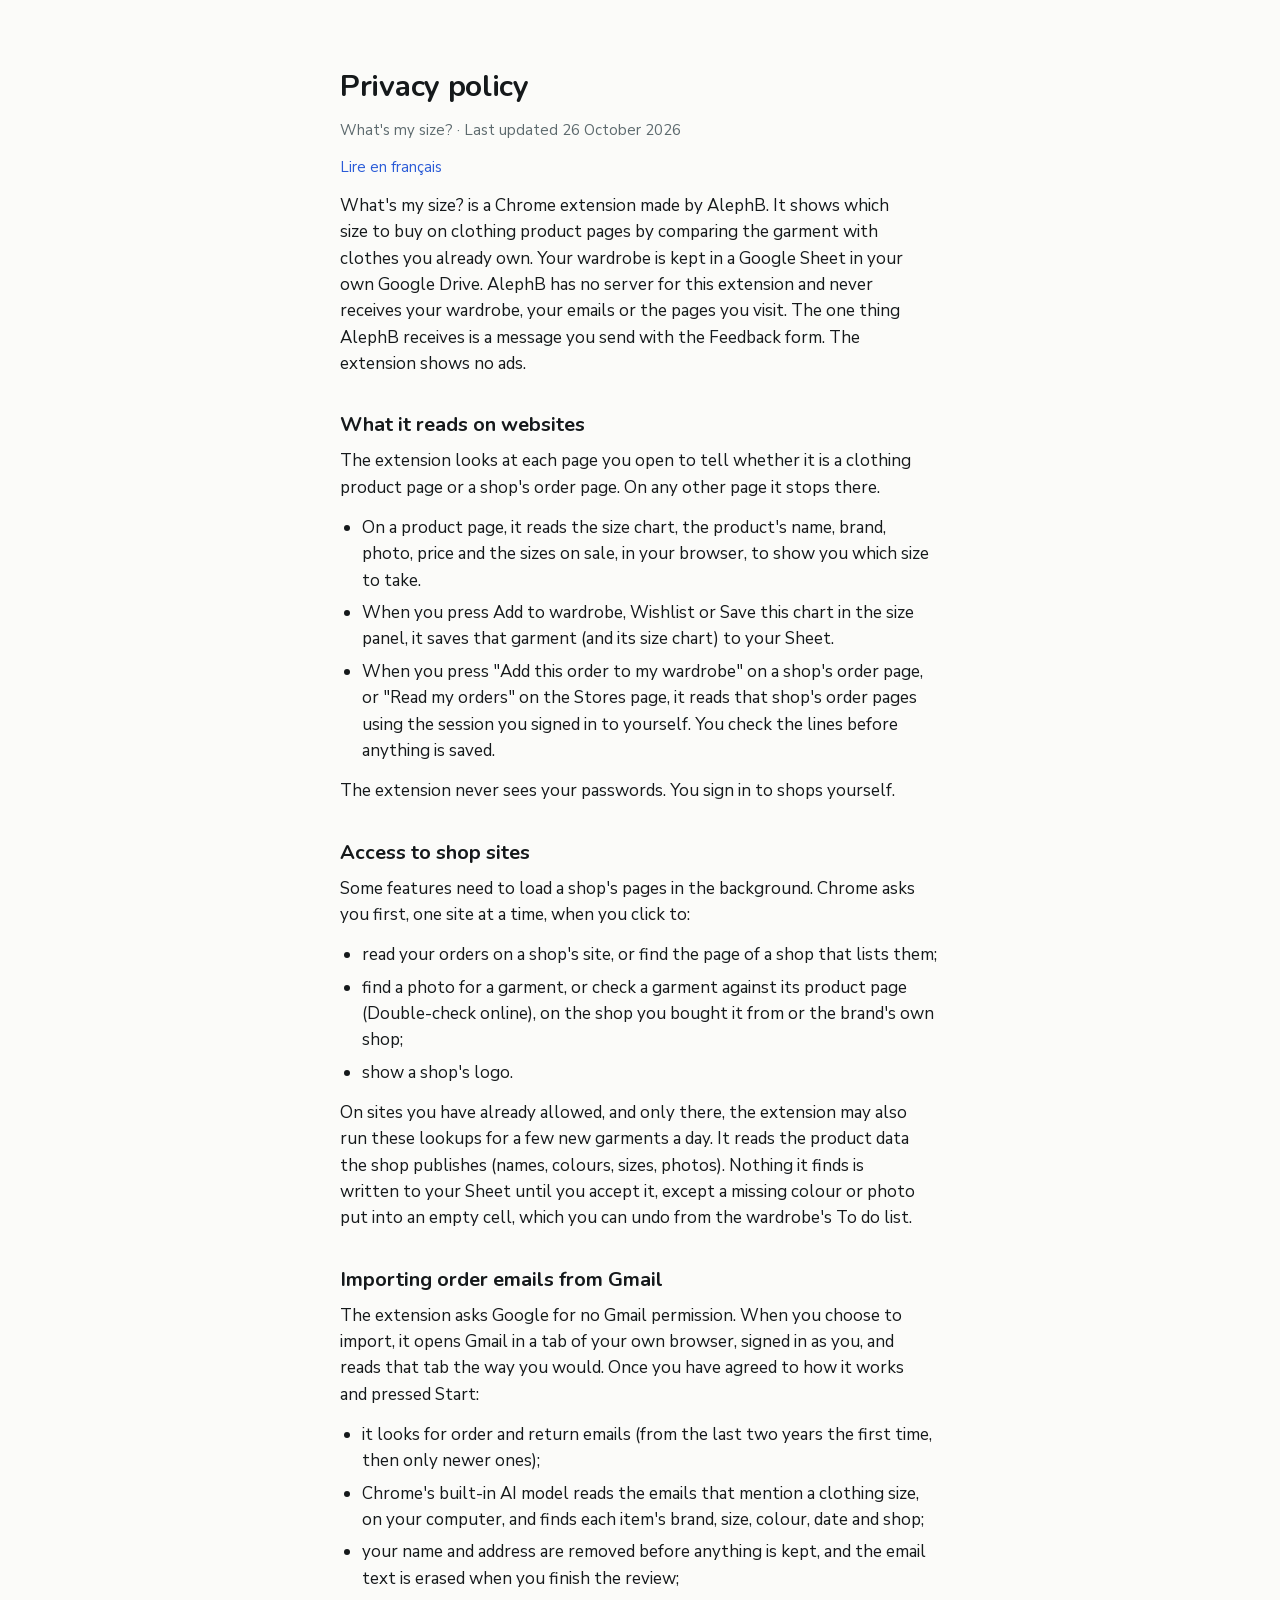
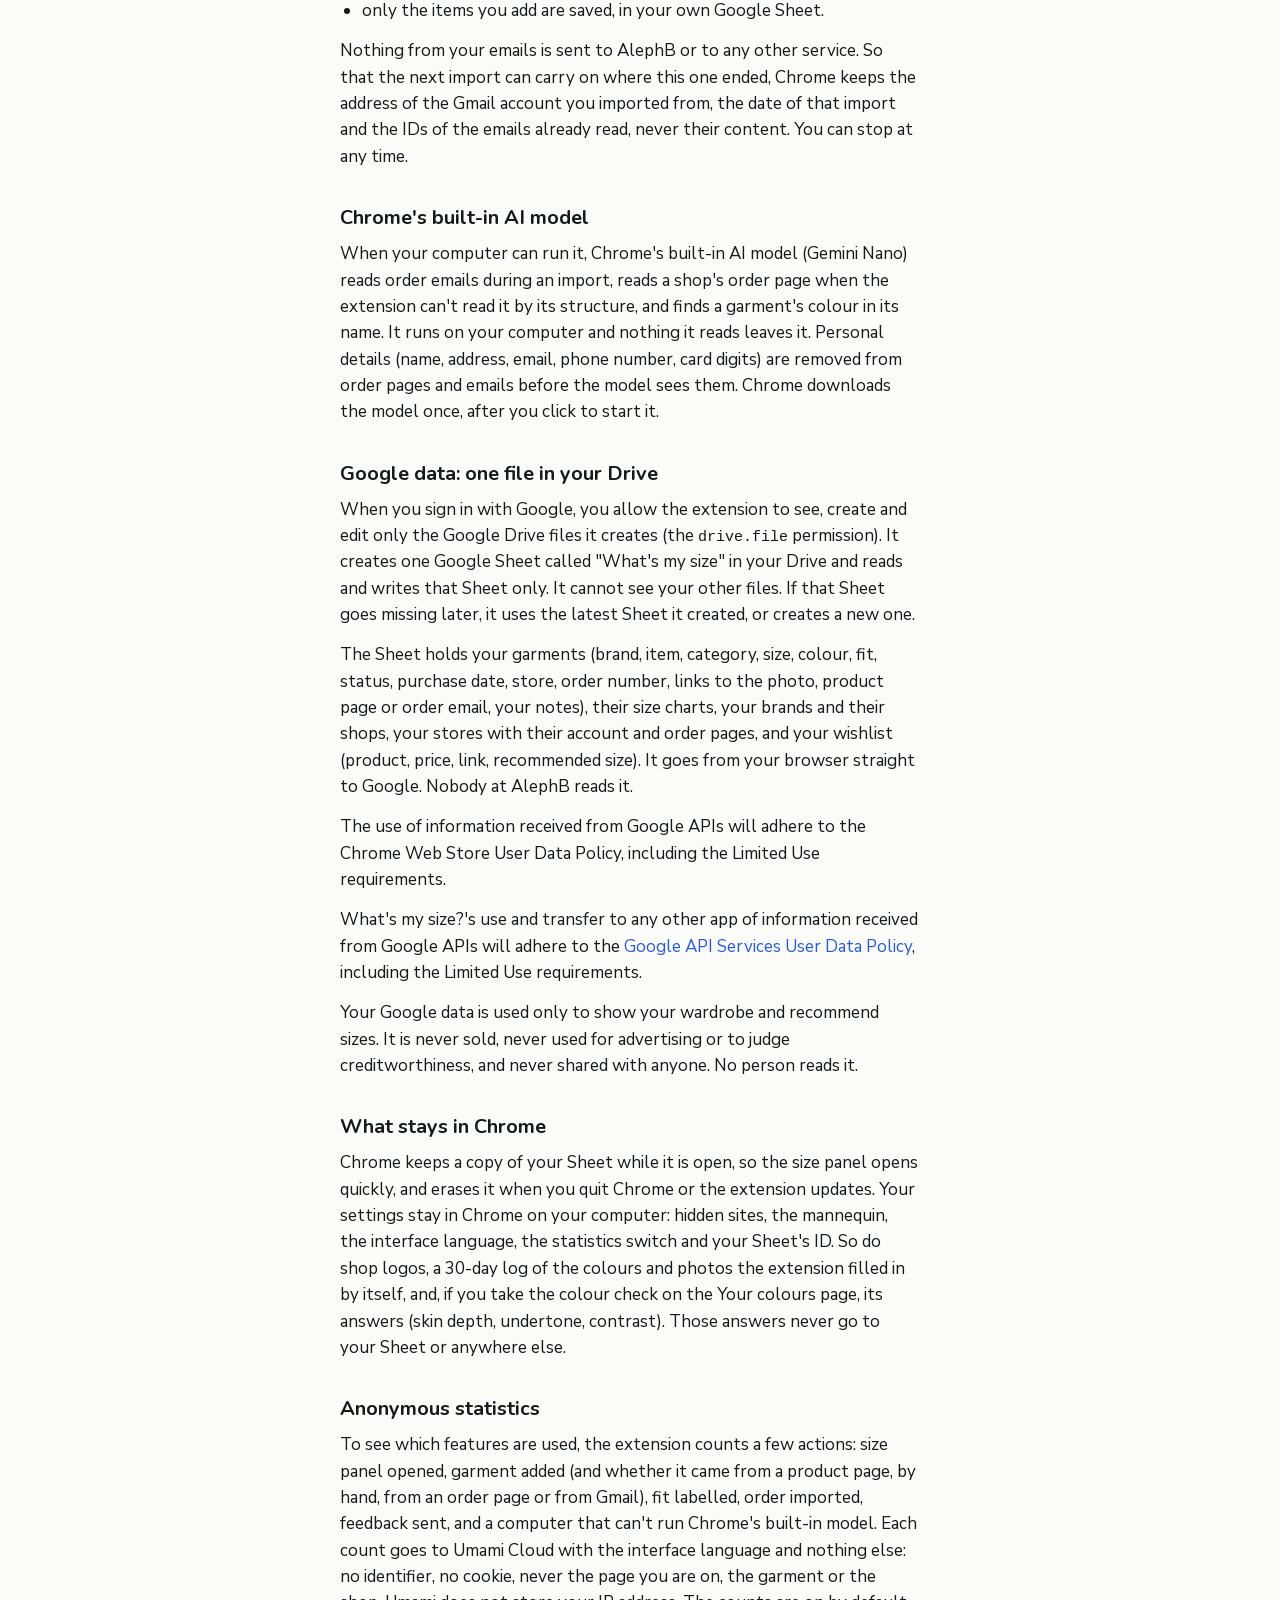
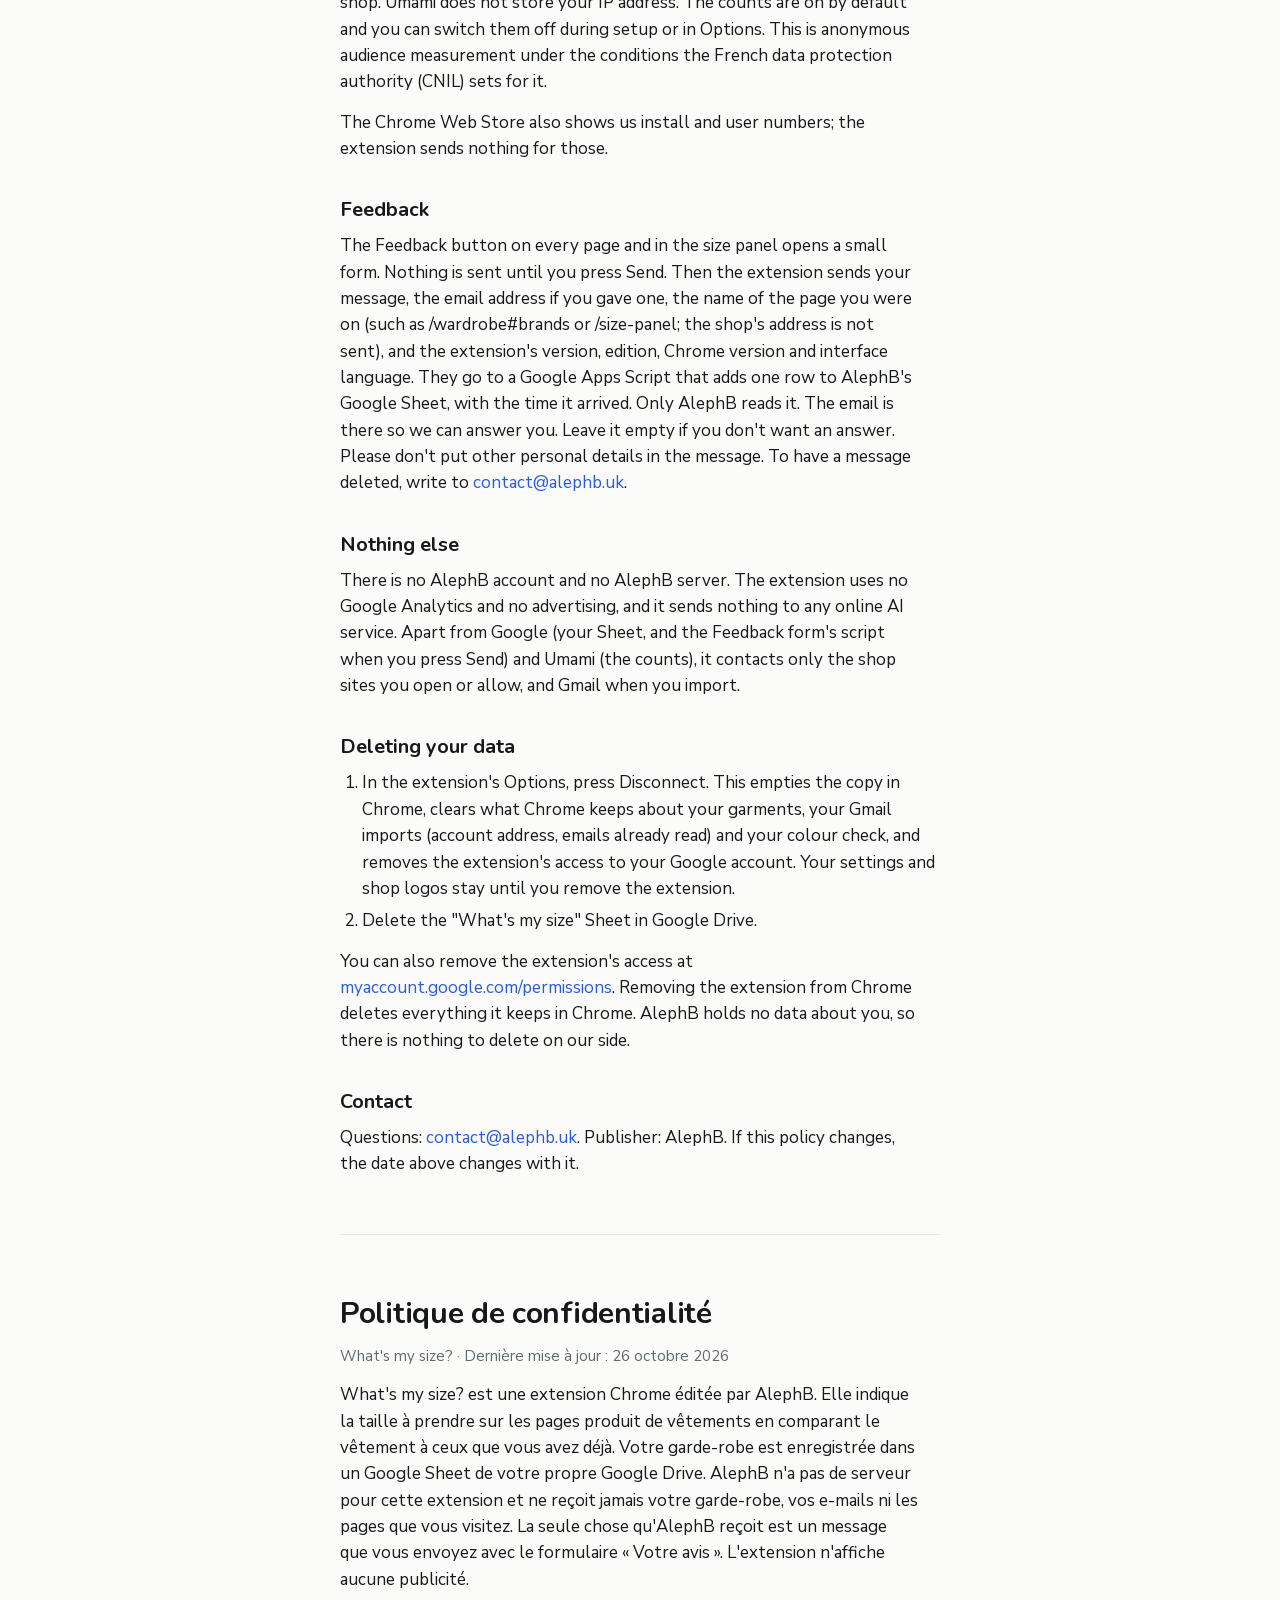
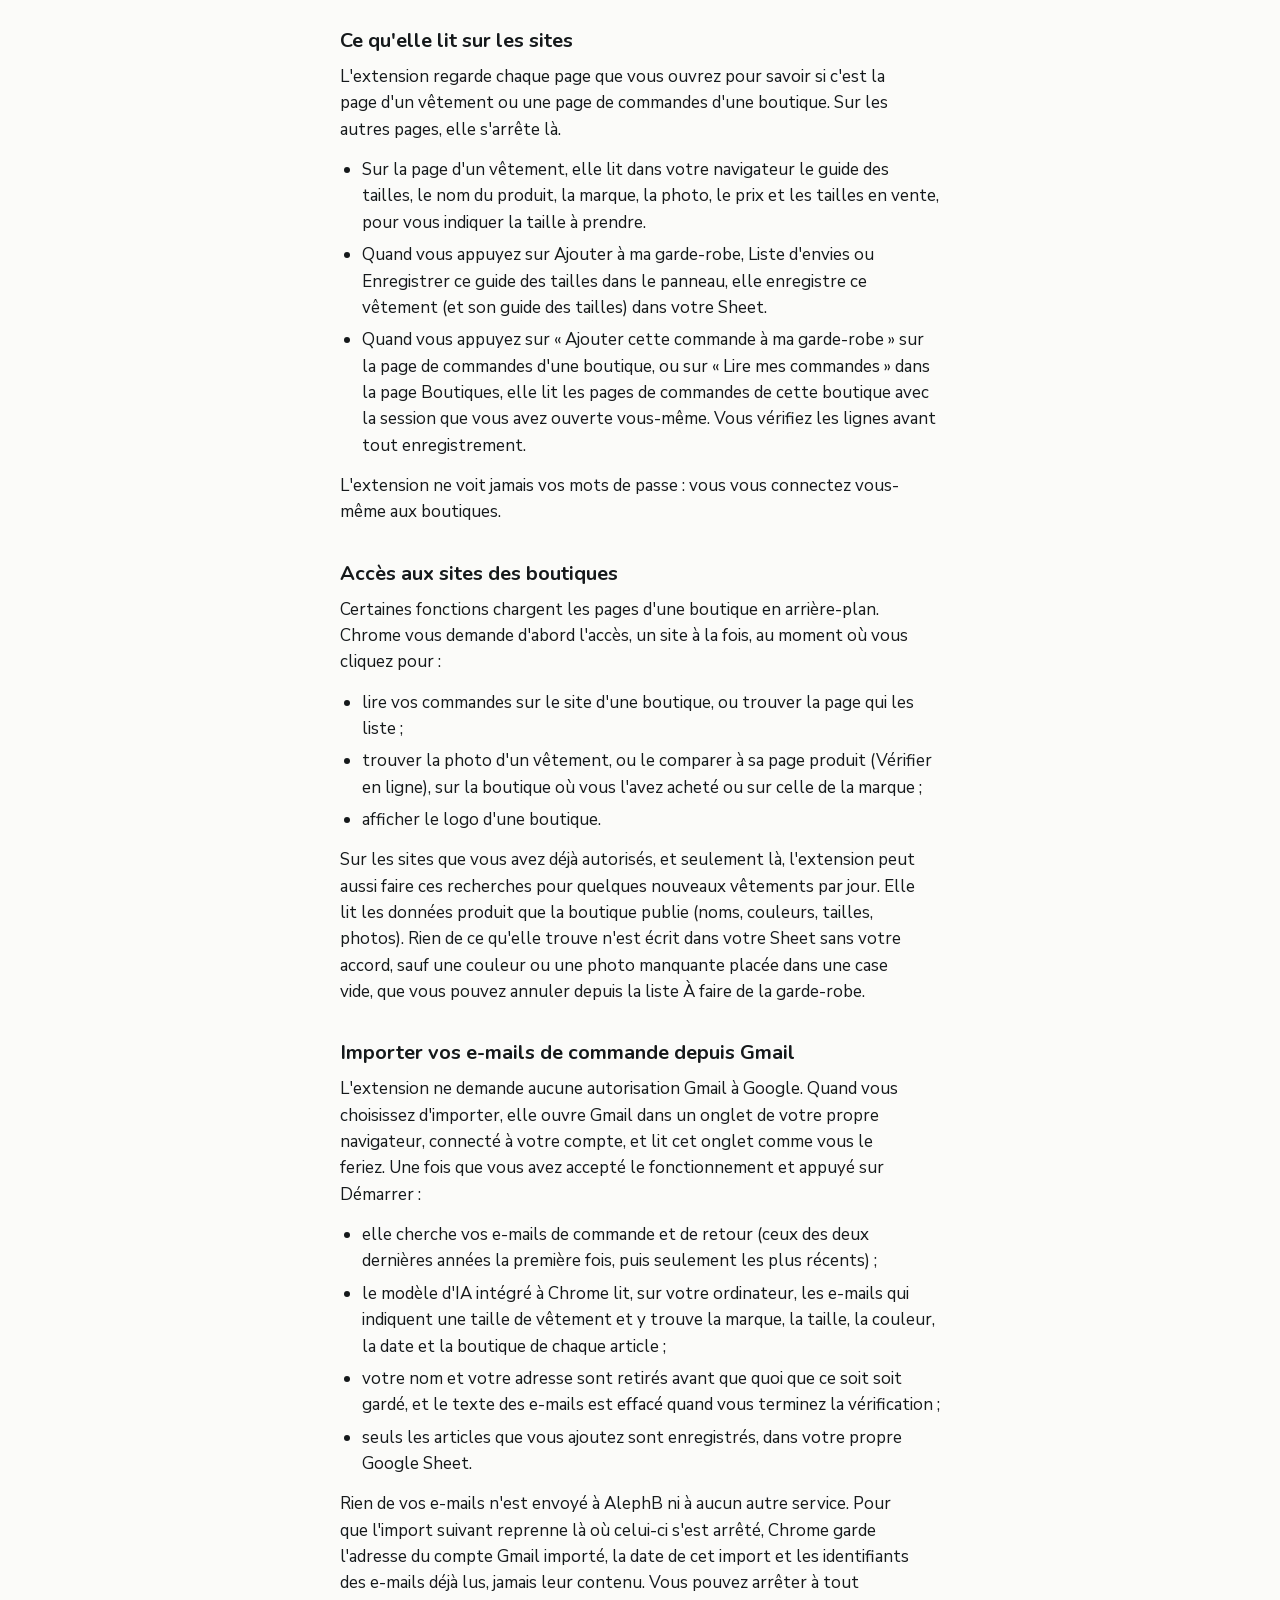
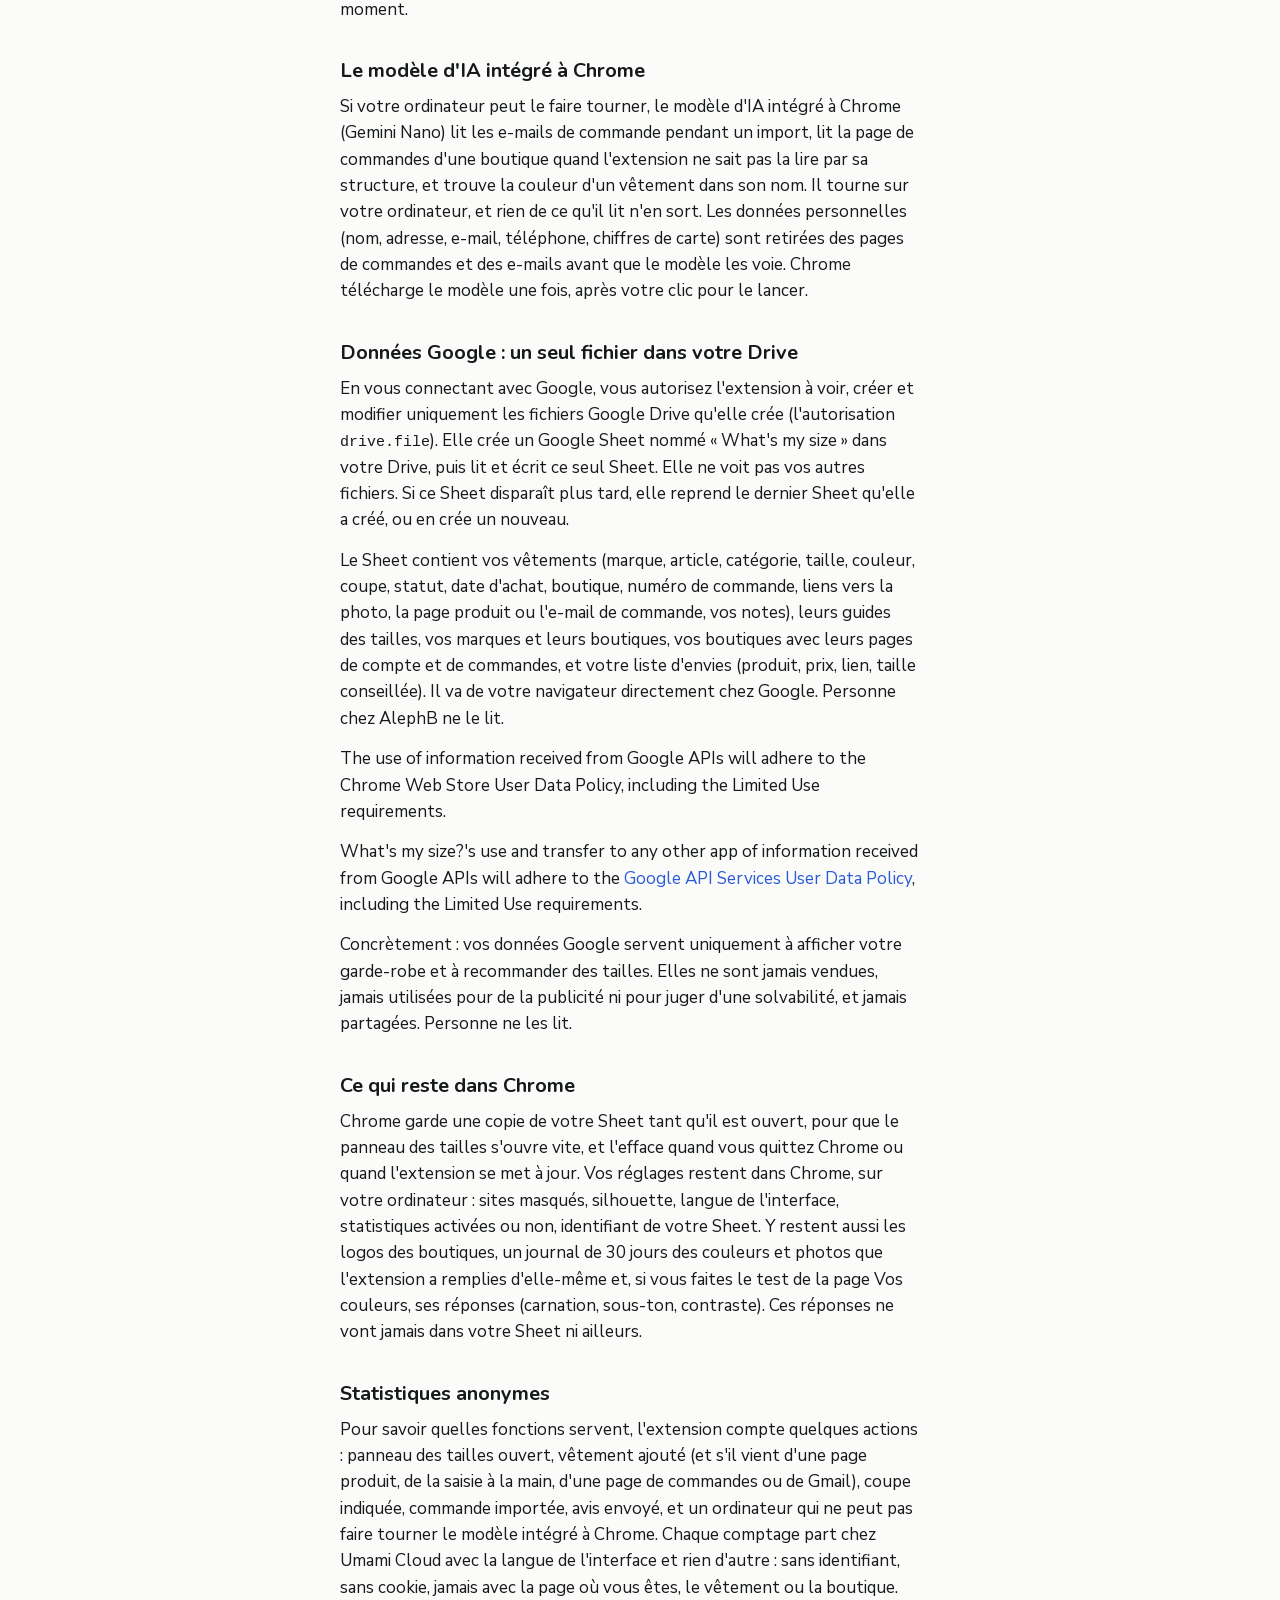
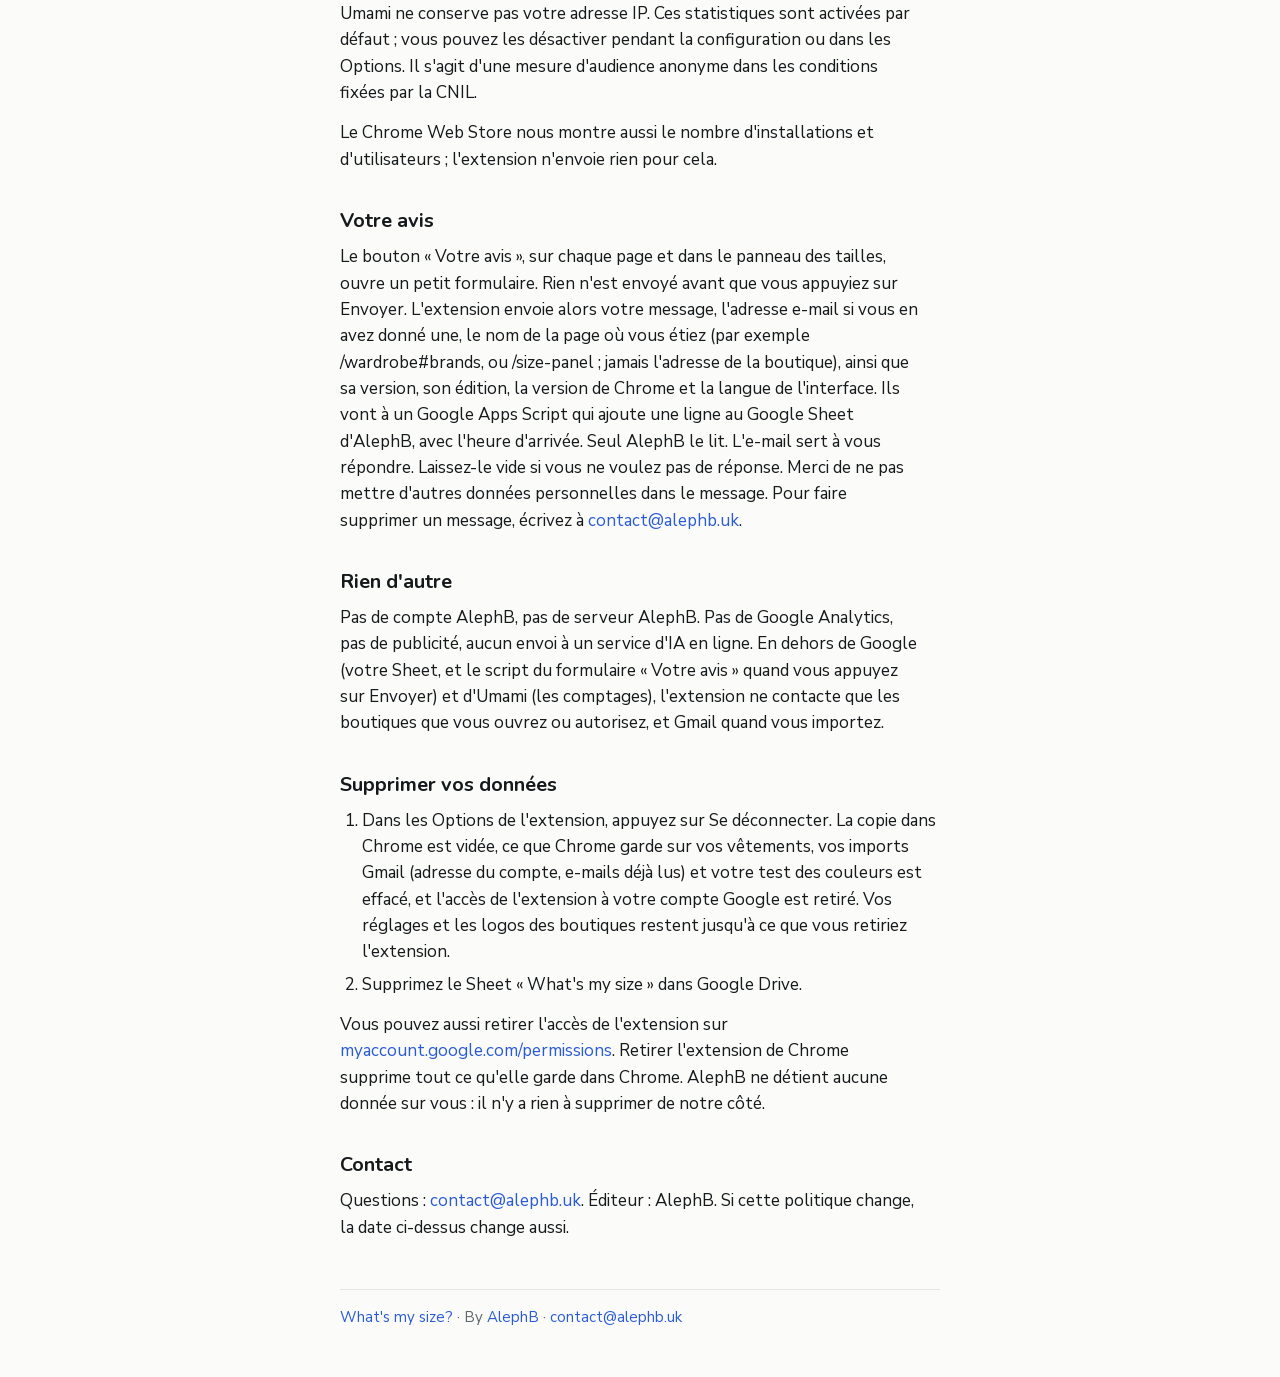
==== privacy.html @ a0b70bf3 "Privacy (store): Feedback form section (en + fr): what is sent on Send, to an Apps Script that appen" ====
<!doctype html>
<html lang="en">
<head>
<meta charset="utf-8">
<meta name="viewport" content="width=device-width, initial-scale=1">
<title>Privacy · What's my size?</title>
<meta name="description" content="What data the What's my size? Chrome extension uses, where it goes, and what it never does.">
<link rel="icon" href="logo.png">
<link rel="stylesheet" href="/fonts/fonts.css">
<style>
:root{--bg:#fbfbf9;--ink:#15191b;--muted:#5d6a6e;--line:#e2e6e6;--accent:#2a5bd7;color-scheme:light}
@media (prefers-color-scheme:dark){:root{--bg:#101415;--ink:#eef2f3;--muted:#98a8ac;--line:#243033;--accent:#7ea2ff;color-scheme:dark}}
*{box-sizing:border-box}
h1,h2,h3{font-family:Nunito,ui-rounded,-apple-system,BlinkMacSystemFont,"Segoe UI",system-ui,sans-serif}
body{margin:0;background:var(--bg);color:var(--ink);font:17px/1.55 "Nunito Sans",-apple-system,BlinkMacSystemFont,"Segoe UI",system-ui,sans-serif}
main{max-width:640px;margin:0 auto;padding:64px 20px 48px}
h1{font-size:30px;letter-spacing:-.01em;margin:0 0 8px}
h2{font-size:20px;margin:32px 0 8px}
p,li{max-width:34em}
p{margin:0 0 14px}
ul,ol{margin:0 0 14px;padding-left:22px}
li{margin-bottom:6px}
code{font-size:15px}
.date,.lang{color:var(--muted);font-size:15px}
hr{border:0;border-top:1px solid var(--line);margin:56px 0}
footer{margin-top:48px;padding-top:16px;border-top:1px solid var(--line);color:var(--muted);font-size:15px}
a{color:var(--accent);text-decoration:none}a:hover{text-decoration:underline}
</style>
</head>
<body>
<main>
  <h1>Privacy policy</h1>
  <p class="date">What's my size? · Last updated 26 October 2026</p>
  <p class="lang"><a href="#fr" hreflang="fr">Lire en français</a></p>

  <p>What's my size? is a Chrome extension made by AlephB. It shows which size to buy on clothing product pages by comparing the garment with clothes you already own. Your wardrobe is kept in a Google Sheet in your own Google Drive. AlephB has no server for this extension and never receives your wardrobe, your emails or the pages you visit. The one thing AlephB receives is a message you send with the Feedback form. The extension shows no ads.</p>

  <h2>What it reads on websites</h2>
  <p>The extension looks at each page you open to tell whether it is a clothing product page or a shop's order page. On any other page it stops there.</p>
  <ul>
    <li>On a product page, it reads the size chart, the product's name, brand, photo, price and the sizes on sale, in your browser, to show you which size to take.</li>
    <li>When you press Add to wardrobe, Wishlist or Save this chart in the size panel, it saves that garment (and its size chart) to your Sheet.</li>
    <li>When you press "Add this order to my wardrobe" on a shop's order page, or "Read my orders" on the Stores page, it reads that shop's order pages using the session you signed in to yourself. You check the lines before anything is saved.</li>
  </ul>
  <p>The extension never sees your passwords. You sign in to shops yourself.</p>

  <h2>Access to shop sites</h2>
  <p>Some features need to load a shop's pages in the background. Chrome asks you first, one site at a time, when you click to:</p>
  <ul>
    <li>read your orders on a shop's site, or find the page of a shop that lists them;</li>
    <li>find a photo for a garment, or check a garment against its product page (Double-check online), on the shop you bought it from or the brand's own shop;</li>
    <li>show a shop's logo.</li>
  </ul>
  <p>On sites you have already allowed, and only there, the extension may also run these lookups for a few new garments a day. It reads the product data the shop publishes (names, colours, sizes, photos). Nothing it finds is written to your Sheet until you accept it, except a missing colour or photo put into an empty cell, which you can undo from the wardrobe's To do list.</p>

  <h2>Importing order emails from Gmail</h2>
  <p>The extension asks Google for no Gmail permission. When you choose to import, it opens Gmail in a tab of your own browser, signed in as you, and reads that tab the way you would. Once you have agreed to how it works and pressed Start:</p>
  <ul>
    <li>it looks for order and return emails (from the last two years the first time, then only newer ones);</li>
    <li>Chrome's built-in AI model reads the emails that mention a clothing size, on your computer, and finds each item's brand, size, colour, date and shop;</li>
    <li>your name and address are removed before anything is kept, and the email text is erased when you finish the review;</li>
    <li>only the items you add are saved, in your own Google Sheet.</li>
  </ul>
  <p>Nothing from your emails is sent to AlephB or to any other service. So that the next import can carry on where this one ended, Chrome keeps the address of the Gmail account you imported from, the date of that import and the IDs of the emails already read, never their content. You can stop at any time.</p>

  <h2>Chrome's built-in AI model</h2>
  <p>When your computer can run it, Chrome's built-in AI model (Gemini Nano) reads order emails during an import, reads a shop's order page when the extension can't read it by its structure, and finds a garment's colour in its name. It runs on your computer and nothing it reads leaves it. Personal details (name, address, email, phone number, card digits) are removed from order pages and emails before the model sees them. Chrome downloads the model once, after you click to start it.</p>

  <h2>Google data: one file in your Drive</h2>
  <p>When you sign in with Google, you allow the extension to see, create and edit only the Google Drive files it creates (the <code>drive.file</code> permission). It creates one Google Sheet called "What's my size" in your Drive and reads and writes that Sheet only. It cannot see your other files. If that Sheet goes missing later, it uses the latest Sheet it created, or creates a new one.</p>
  <p>The Sheet holds your garments (brand, item, category, size, colour, fit, status, purchase date, store, order number, links to the photo, product page or order email, your notes), their size charts, your brands and their shops, your stores with their account and order pages, and your wishlist (product, price, link, recommended size). It goes from your browser straight to Google. Nobody at AlephB reads it.</p>
  <p>The use of information received from Google APIs will adhere to the Chrome Web Store User Data Policy, including the Limited Use requirements.</p>
  <p>What's my size?'s use and transfer to any other app of information received from Google APIs will adhere to the <a href="https://developers.google.com/terms/api-services-user-data-policy">Google API Services User Data Policy</a>, including the Limited Use requirements.</p>
  <p>Your Google data is used only to show your wardrobe and recommend sizes. It is never sold, never used for advertising or to judge creditworthiness, and never shared with anyone. No person reads it.</p>

  <h2>What stays in Chrome</h2>
  <p>Chrome keeps a copy of your Sheet while it is open, so the size panel opens quickly, and erases it when you quit Chrome or the extension updates. Your settings stay in Chrome on your computer: hidden sites, the mannequin, the interface language, the statistics switch and your Sheet's ID. So do shop logos, a 30-day log of the colours and photos the extension filled in by itself, and, if you take the colour check on the Your colours page, its answers (skin depth, undertone, contrast). Those answers never go to your Sheet or anywhere else.</p>

  <h2>Anonymous statistics</h2>
  <p>To see which features are used, the extension counts a few actions: size panel opened, garment added (and whether it came from a product page, by hand, from an order page or from Gmail), fit labelled, order imported, feedback sent, and a computer that can't run Chrome's built-in model. Each count goes to Umami Cloud with the interface language and nothing else: no identifier, no cookie, never the page you are on, the garment or the shop. Umami does not store your IP address. The counts are on by default and you can switch them off during setup or in Options. This is anonymous audience measurement under the conditions the French data protection authority (CNIL) sets for it.</p>
  <p>The Chrome Web Store also shows us install and user numbers; the extension sends nothing for those.</p>

  <h2>Feedback</h2>
  <p>The Feedback button on every page and in the size panel opens a small form. Nothing is sent until you press Send. Then the extension sends your message, the email address if you gave one, the name of the page you were on (such as /wardrobe#brands or /size-panel; the shop's address is not sent), and the extension's version, edition, Chrome version and interface language. They go to a Google Apps Script that adds one row to AlephB's Google Sheet, with the time it arrived. Only AlephB reads it. The email is there so we can answer you. Leave it empty if you don't want an answer. Please don't put other personal details in the message. To have a message deleted, write to <a href="mailto:contact@alephb.uk">contact@alephb.uk</a>.</p>

  <h2>Nothing else</h2>
  <p>There is no AlephB account and no AlephB server. The extension uses no Google Analytics and no advertising, and it sends nothing to any online AI service. Apart from Google (your Sheet, and the Feedback form's script when you press Send) and Umami (the counts), it contacts only the shop sites you open or allow, and Gmail when you import.</p>

  <h2>Deleting your data</h2>
  <ol>
    <li>In the extension's Options, press Disconnect. This empties the copy in Chrome, clears what Chrome keeps about your garments, your Gmail imports (account address, emails already read) and your colour check, and removes the extension's access to your Google account. Your settings and shop logos stay until you remove the extension.</li>
    <li>Delete the "What's my size" Sheet in Google Drive.</li>
  </ol>
  <p>You can also remove the extension's access at <a href="https://myaccount.google.com/permissions">myaccount.google.com/permissions</a>. Removing the extension from Chrome deletes everything it keeps in Chrome. AlephB holds no data about you, so there is nothing to delete on our side.</p>

  <h2>Contact</h2>
  <p>Questions: <a href="mailto:contact@alephb.uk">contact@alephb.uk</a>. Publisher: AlephB. If this policy changes, the date above changes with it.</p>

  <hr>

  <div id="fr" lang="fr">
  <h1>Politique de confidentialité</h1>
  <p class="date">What's my size? · Dernière mise à jour : 26 octobre 2026</p>

  <p>What's my size? est une extension Chrome éditée par AlephB. Elle indique la taille à prendre sur les pages produit de vêtements en comparant le vêtement à ceux que vous avez déjà. Votre garde-robe est enregistrée dans un Google Sheet de votre propre Google Drive. AlephB n'a pas de serveur pour cette extension et ne reçoit jamais votre garde-robe, vos e-mails ni les pages que vous visitez. La seule chose qu'AlephB reçoit est un message que vous envoyez avec le formulaire « Votre avis ». L'extension n'affiche aucune publicité.</p>

  <h2>Ce qu'elle lit sur les sites</h2>
  <p>L'extension regarde chaque page que vous ouvrez pour savoir si c'est la page d'un vêtement ou une page de commandes d'une boutique. Sur les autres pages, elle s'arrête là.</p>
  <ul>
    <li>Sur la page d'un vêtement, elle lit dans votre navigateur le guide des tailles, le nom du produit, la marque, la photo, le prix et les tailles en vente, pour vous indiquer la taille à prendre.</li>
    <li>Quand vous appuyez sur Ajouter à ma garde-robe, Liste d'envies ou Enregistrer ce guide des tailles dans le panneau, elle enregistre ce vêtement (et son guide des tailles) dans votre Sheet.</li>
    <li>Quand vous appuyez sur « Ajouter cette commande à ma garde-robe » sur la page de commandes d'une boutique, ou sur « Lire mes commandes » dans la page Boutiques, elle lit les pages de commandes de cette boutique avec la session que vous avez ouverte vous-même. Vous vérifiez les lignes avant tout enregistrement.</li>
  </ul>
  <p>L'extension ne voit jamais vos mots de passe : vous vous connectez vous-même aux boutiques.</p>

  <h2>Accès aux sites des boutiques</h2>
  <p>Certaines fonctions chargent les pages d'une boutique en arrière-plan. Chrome vous demande d'abord l'accès, un site à la fois, au moment où vous cliquez pour :</p>
  <ul>
    <li>lire vos commandes sur le site d'une boutique, ou trouver la page qui les liste ;</li>
    <li>trouver la photo d'un vêtement, ou le comparer à sa page produit (Vérifier en ligne), sur la boutique où vous l'avez acheté ou sur celle de la marque ;</li>
    <li>afficher le logo d'une boutique.</li>
  </ul>
  <p>Sur les sites que vous avez déjà autorisés, et seulement là, l'extension peut aussi faire ces recherches pour quelques nouveaux vêtements par jour. Elle lit les données produit que la boutique publie (noms, couleurs, tailles, photos). Rien de ce qu'elle trouve n'est écrit dans votre Sheet sans votre accord, sauf une couleur ou une photo manquante placée dans une case vide, que vous pouvez annuler depuis la liste À faire de la garde-robe.</p>

  <h2>Importer vos e-mails de commande depuis Gmail</h2>
  <p>L'extension ne demande aucune autorisation Gmail à Google. Quand vous choisissez d'importer, elle ouvre Gmail dans un onglet de votre propre navigateur, connecté à votre compte, et lit cet onglet comme vous le feriez. Une fois que vous avez accepté le fonctionnement et appuyé sur Démarrer :</p>
  <ul>
    <li>elle cherche vos e-mails de commande et de retour (ceux des deux dernières années la première fois, puis seulement les plus récents) ;</li>
    <li>le modèle d'IA intégré à Chrome lit, sur votre ordinateur, les e-mails qui indiquent une taille de vêtement et y trouve la marque, la taille, la couleur, la date et la boutique de chaque article ;</li>
    <li>votre nom et votre adresse sont retirés avant que quoi que ce soit soit gardé, et le texte des e-mails est effacé quand vous terminez la vérification ;</li>
    <li>seuls les articles que vous ajoutez sont enregistrés, dans votre propre Google Sheet.</li>
  </ul>
  <p>Rien de vos e-mails n'est envoyé à AlephB ni à aucun autre service. Pour que l'import suivant reprenne là où celui-ci s'est arrêté, Chrome garde l'adresse du compte Gmail importé, la date de cet import et les identifiants des e-mails déjà lus, jamais leur contenu. Vous pouvez arrêter à tout moment.</p>

  <h2>Le modèle d'IA intégré à Chrome</h2>
  <p>Si votre ordinateur peut le faire tourner, le modèle d'IA intégré à Chrome (Gemini Nano) lit les e-mails de commande pendant un import, lit la page de commandes d'une boutique quand l'extension ne sait pas la lire par sa structure, et trouve la couleur d'un vêtement dans son nom. Il tourne sur votre ordinateur, et rien de ce qu'il lit n'en sort. Les données personnelles (nom, adresse, e-mail, téléphone, chiffres de carte) sont retirées des pages de commandes et des e-mails avant que le modèle les voie. Chrome télécharge le modèle une fois, après votre clic pour le lancer.</p>

  <h2>Données Google : un seul fichier dans votre Drive</h2>
  <p>En vous connectant avec Google, vous autorisez l'extension à voir, créer et modifier uniquement les fichiers Google Drive qu'elle crée (l'autorisation <code>drive.file</code>). Elle crée un Google Sheet nommé « What's my size » dans votre Drive, puis lit et écrit ce seul Sheet. Elle ne voit pas vos autres fichiers. Si ce Sheet disparaît plus tard, elle reprend le dernier Sheet qu'elle a créé, ou en crée un nouveau.</p>
  <p>Le Sheet contient vos vêtements (marque, article, catégorie, taille, couleur, coupe, statut, date d'achat, boutique, numéro de commande, liens vers la photo, la page produit ou l'e-mail de commande, vos notes), leurs guides des tailles, vos marques et leurs boutiques, vos boutiques avec leurs pages de compte et de commandes, et votre liste d'envies (produit, prix, lien, taille conseillée). Il va de votre navigateur directement chez Google. Personne chez AlephB ne le lit.</p>
  <p lang="en">The use of information received from Google APIs will adhere to the Chrome Web Store User Data Policy, including the Limited Use requirements.</p>
  <p lang="en">What's my size?'s use and transfer to any other app of information received from Google APIs will adhere to the <a href="https://developers.google.com/terms/api-services-user-data-policy">Google API Services User Data Policy</a>, including the Limited Use requirements.</p>
  <p>Concrètement : vos données Google servent uniquement à afficher votre garde-robe et à recommander des tailles. Elles ne sont jamais vendues, jamais utilisées pour de la publicité ni pour juger d'une solvabilité, et jamais partagées. Personne ne les lit.</p>

  <h2>Ce qui reste dans Chrome</h2>
  <p>Chrome garde une copie de votre Sheet tant qu'il est ouvert, pour que le panneau des tailles s'ouvre vite, et l'efface quand vous quittez Chrome ou quand l'extension se met à jour. Vos réglages restent dans Chrome, sur votre ordinateur : sites masqués, silhouette, langue de l'interface, statistiques activées ou non, identifiant de votre Sheet. Y restent aussi les logos des boutiques, un journal de 30 jours des couleurs et photos que l'extension a remplies d'elle-même et, si vous faites le test de la page Vos couleurs, ses réponses (carnation, sous-ton, contraste). Ces réponses ne vont jamais dans votre Sheet ni ailleurs.</p>

  <h2>Statistiques anonymes</h2>
  <p>Pour savoir quelles fonctions servent, l'extension compte quelques actions : panneau des tailles ouvert, vêtement ajouté (et s'il vient d'une page produit, de la saisie à la main, d'une page de commandes ou de Gmail), coupe indiquée, commande importée, avis envoyé, et un ordinateur qui ne peut pas faire tourner le modèle intégré à Chrome. Chaque comptage part chez Umami Cloud avec la langue de l'interface et rien d'autre : sans identifiant, sans cookie, jamais avec la page où vous êtes, le vêtement ou la boutique. Umami ne conserve pas votre adresse IP. Ces statistiques sont activées par défaut ; vous pouvez les désactiver pendant la configuration ou dans les Options. Il s'agit d'une mesure d'audience anonyme dans les conditions fixées par la CNIL.</p>
  <p>Le Chrome Web Store nous montre aussi le nombre d'installations et d'utilisateurs ; l'extension n'envoie rien pour cela.</p>

  <h2>Votre avis</h2>
  <p>Le bouton « Votre avis », sur chaque page et dans le panneau des tailles, ouvre un petit formulaire. Rien n'est envoyé avant que vous appuyiez sur Envoyer. L'extension envoie alors votre message, l'adresse e-mail si vous en avez donné une, le nom de la page où vous étiez (par exemple /wardrobe#brands, ou /size-panel ; jamais l'adresse de la boutique), ainsi que sa version, son édition, la version de Chrome et la langue de l'interface. Ils vont à un Google Apps Script qui ajoute une ligne au Google Sheet d'AlephB, avec l'heure d'arrivée. Seul AlephB le lit. L'e-mail sert à vous répondre. Laissez-le vide si vous ne voulez pas de réponse. Merci de ne pas mettre d'autres données personnelles dans le message. Pour faire supprimer un message, écrivez à <a href="mailto:contact@alephb.uk">contact@alephb.uk</a>.</p>

  <h2>Rien d'autre</h2>
  <p>Pas de compte AlephB, pas de serveur AlephB. Pas de Google Analytics, pas de publicité, aucun envoi à un service d'IA en ligne. En dehors de Google (votre Sheet, et le script du formulaire « Votre avis » quand vous appuyez sur Envoyer) et d'Umami (les comptages), l'extension ne contacte que les boutiques que vous ouvrez ou autorisez, et Gmail quand vous importez.</p>

  <h2>Supprimer vos données</h2>
  <ol>
    <li>Dans les Options de l'extension, appuyez sur Se déconnecter. La copie dans Chrome est vidée, ce que Chrome garde sur vos vêtements, vos imports Gmail (adresse du compte, e-mails déjà lus) et votre test des couleurs est effacé, et l'accès de l'extension à votre compte Google est retiré. Vos réglages et les logos des boutiques restent jusqu'à ce que vous retiriez l'extension.</li>
    <li>Supprimez le Sheet « What's my size » dans Google Drive.</li>
  </ol>
  <p>Vous pouvez aussi retirer l'accès de l'extension sur <a href="https://myaccount.google.com/permissions">myaccount.google.com/permissions</a>. Retirer l'extension de Chrome supprime tout ce qu'elle garde dans Chrome. AlephB ne détient aucune donnée sur vous : il n'y a rien à supprimer de notre côté.</p>

  <h2>Contact</h2>
  <p>Questions : <a href="mailto:contact@alephb.uk">contact@alephb.uk</a>. Éditeur : AlephB. Si cette politique change, la date ci-dessus change aussi.</p>
  </div>

  <footer><a href="./">What's my size?</a> · By <a href="https://alephb.uk">AlephB</a> · <a href="mailto:contact@alephb.uk">contact@alephb.uk</a></footer>
</main>
</body>
</html>
---- fonts/fonts.css ----
@font-face { font-family: "Nunito"; font-style: normal; font-weight: 600 900; font-display: swap; src: url(/fonts/nunito-latin-ext.woff2) format("woff2"); unicode-range: U+0100-02BA, U+02BD-02C5, U+02C7-02CC, U+02CE-02D7, U+02DD-02FF, U+0304, U+0308, U+0329, U+1D00-1DBF, U+1E00-1E9F, U+1EF2-1EFF, U+2020, U+20A0-20AB, U+20AD-20C4, U+2113, U+2C60-2C7F, U+A720-A7FF; }
@font-face { font-family: "Nunito"; font-style: normal; font-weight: 600 900; font-display: swap; src: url(/fonts/nunito-latin.woff2) format("woff2"); unicode-range: U+0000-00FF, U+0131, U+0152-0153, U+02BB-02BC, U+02C6, U+02DA, U+02DC, U+0304, U+0308, U+0329, U+2000-206F, U+20AC, U+2122, U+2191, U+2193, U+2212, U+2215, U+FEFF, U+FFFD; }
@font-face { font-family: "Nunito Sans"; font-style: normal; font-weight: 400 800; font-display: swap; src: url(/fonts/nunito-sans-latin-ext.woff2) format("woff2"); unicode-range: U+0100-02BA, U+02BD-02C5, U+02C7-02CC, U+02CE-02D7, U+02DD-02FF, U+0304, U+0308, U+0329, U+1D00-1DBF, U+1E00-1E9F, U+1EF2-1EFF, U+2020, U+20A0-20AB, U+20AD-20C4, U+2113, U+2C60-2C7F, U+A720-A7FF; }
@font-face { font-family: "Nunito Sans"; font-style: normal; font-weight: 400 800; font-display: swap; src: url(/fonts/nunito-sans-latin.woff2) format("woff2"); unicode-range: U+0000-00FF, U+0131, U+0152-0153, U+02BB-02BC, U+02C6, U+02DA, U+02DC, U+0304, U+0308, U+0329, U+2000-206F, U+20AC, U+2122, U+2191, U+2193, U+2212, U+2215, U+FEFF, U+FFFD; }
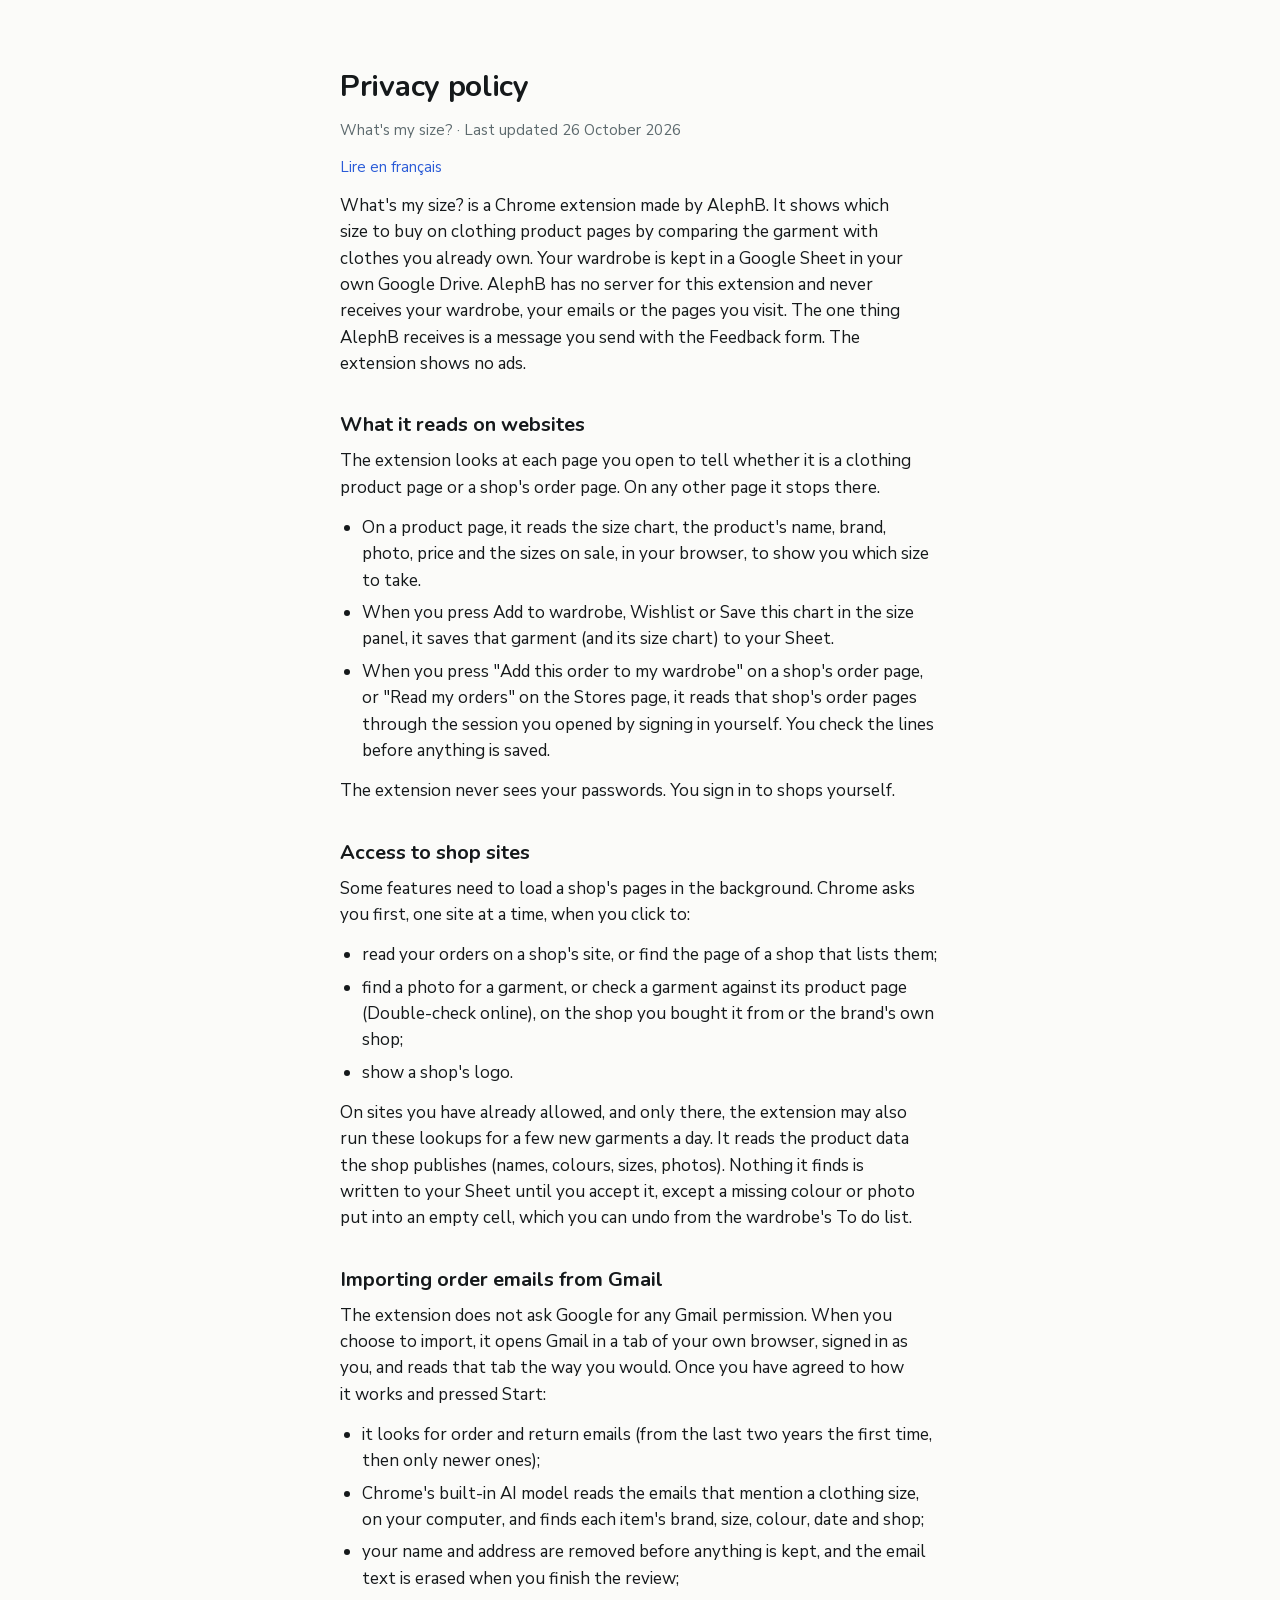
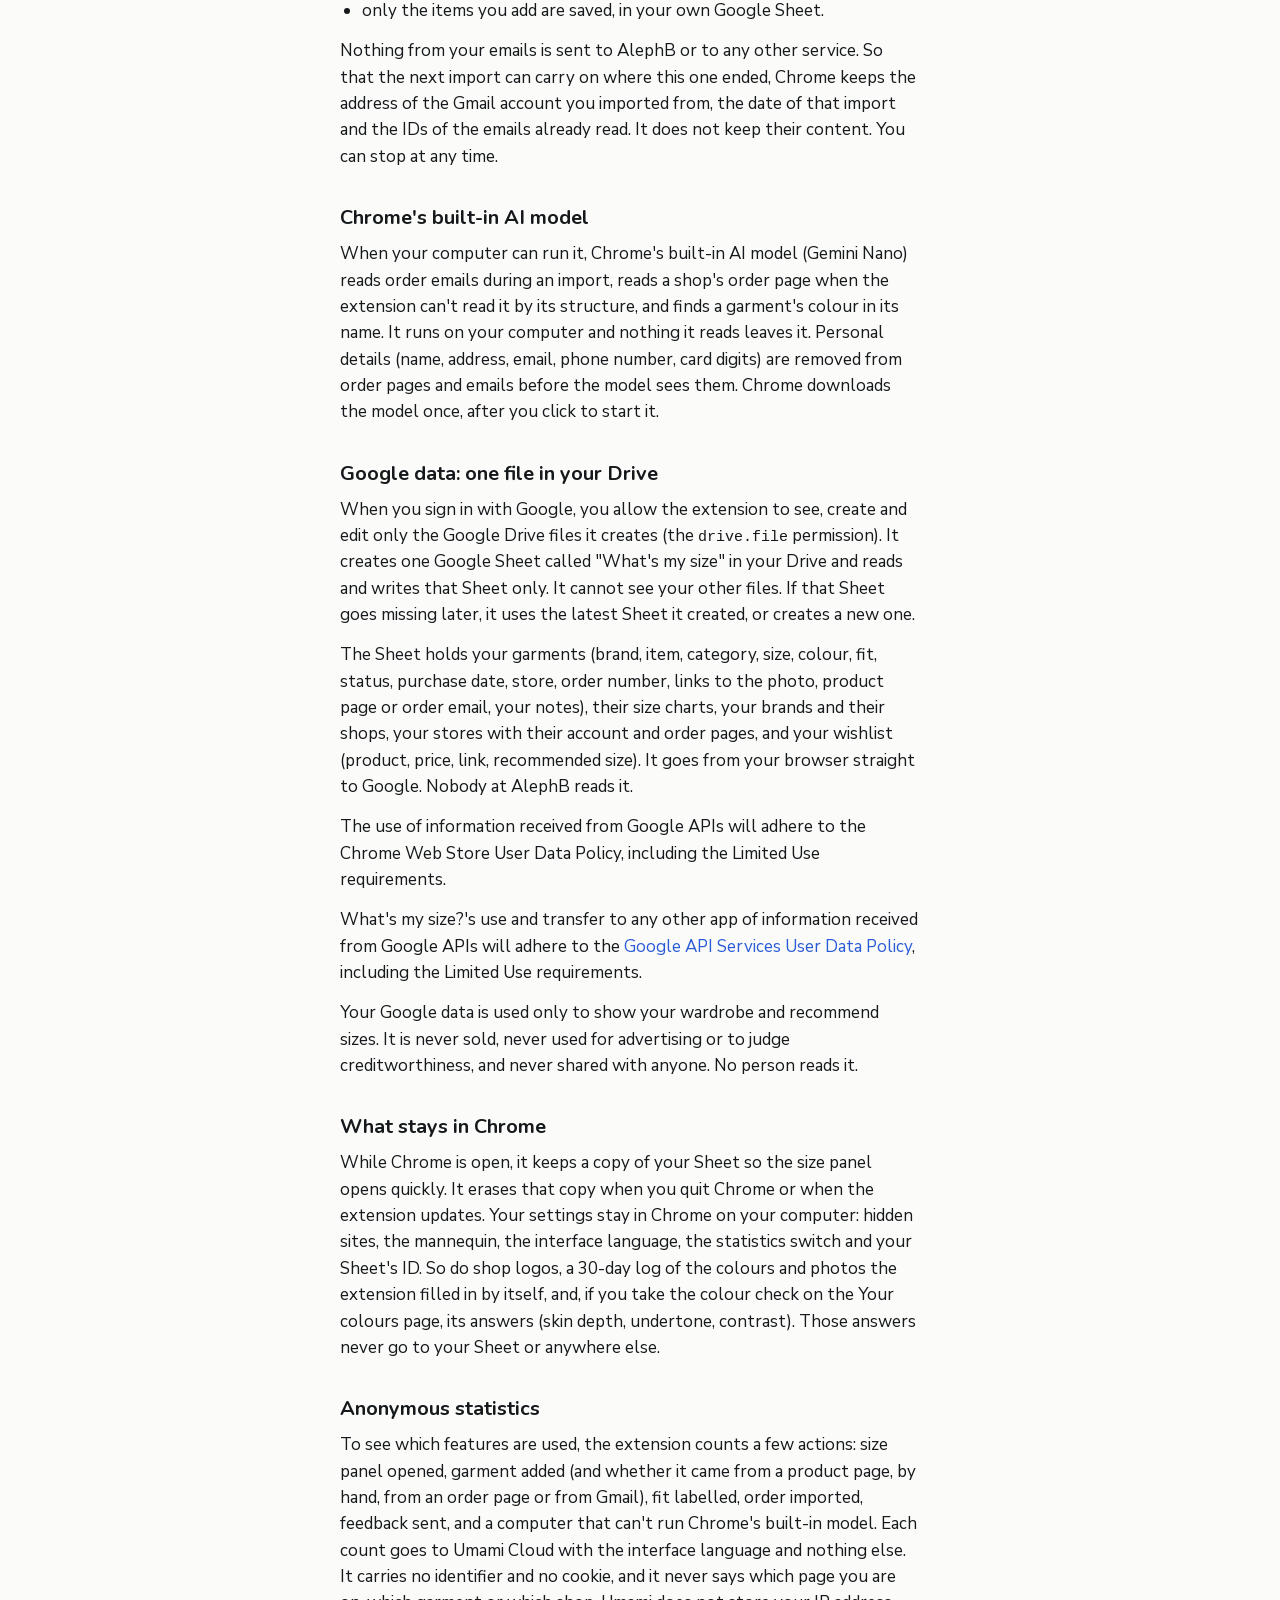
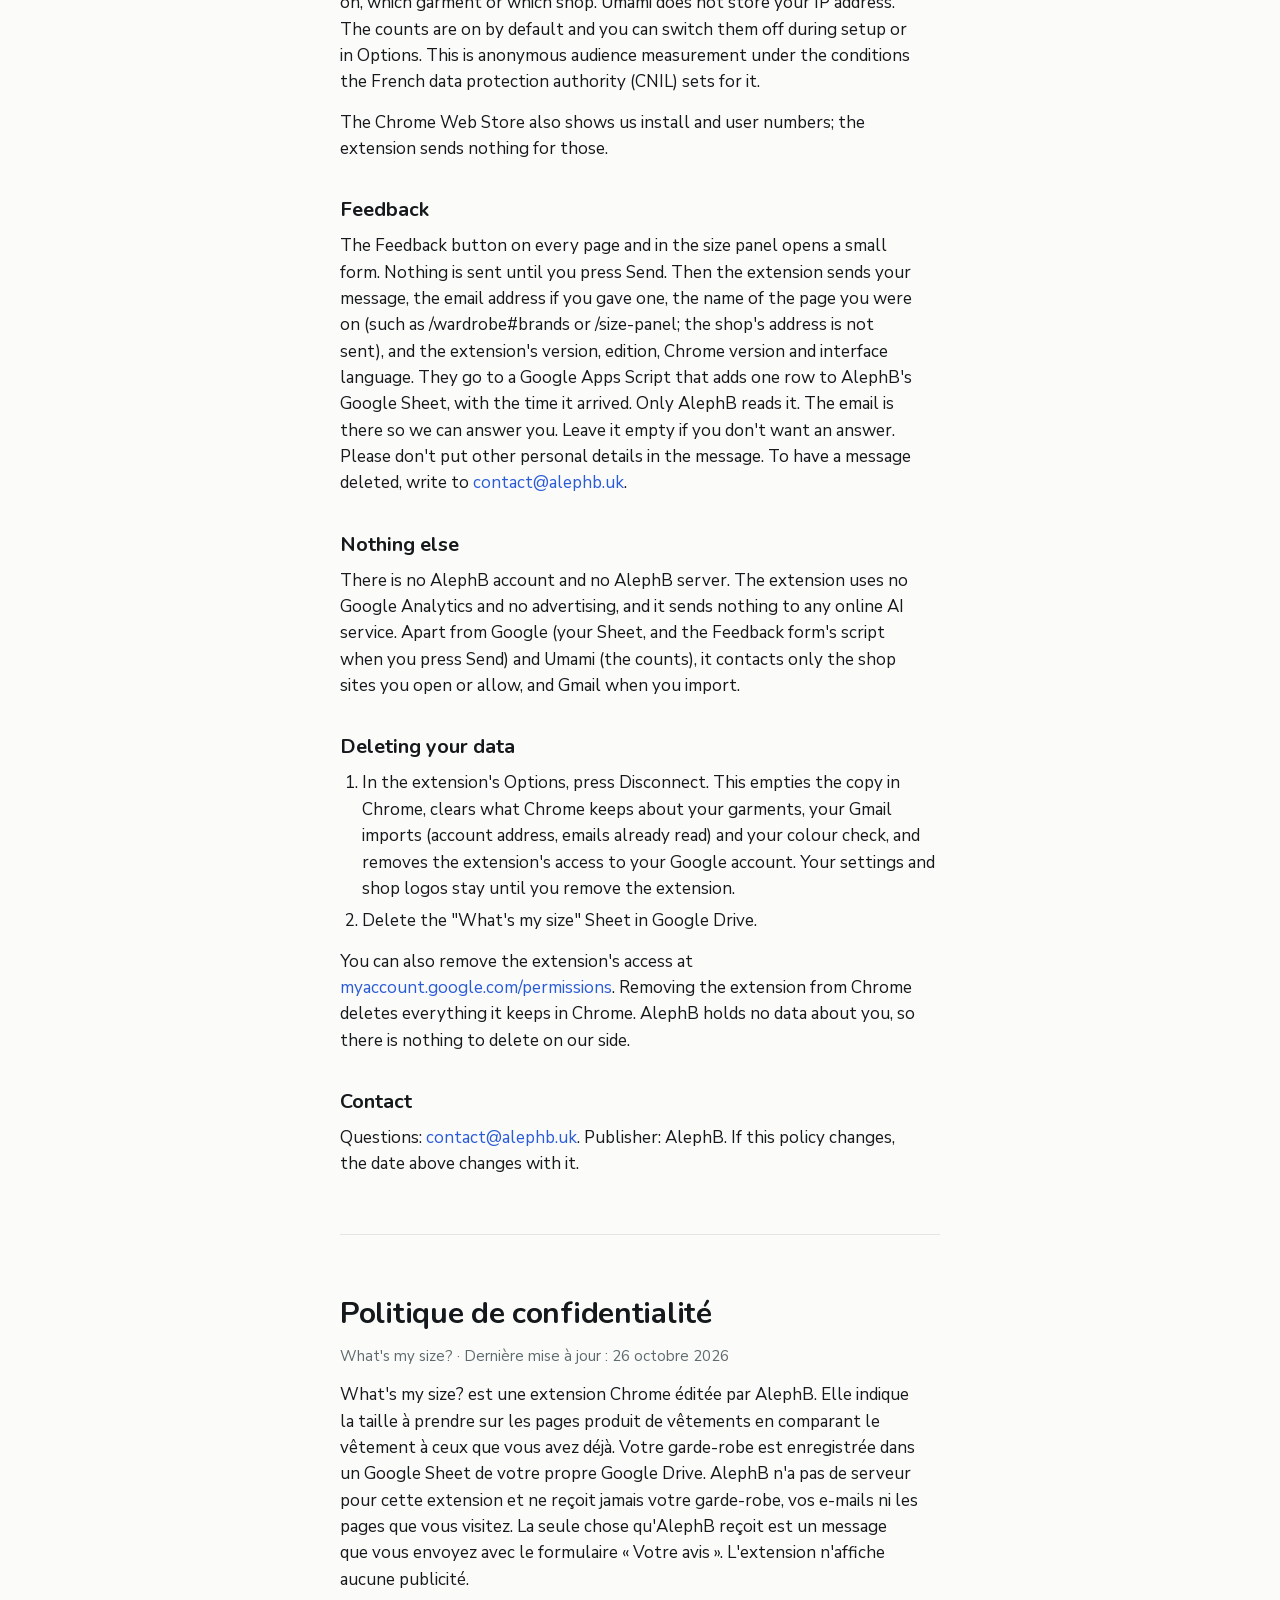
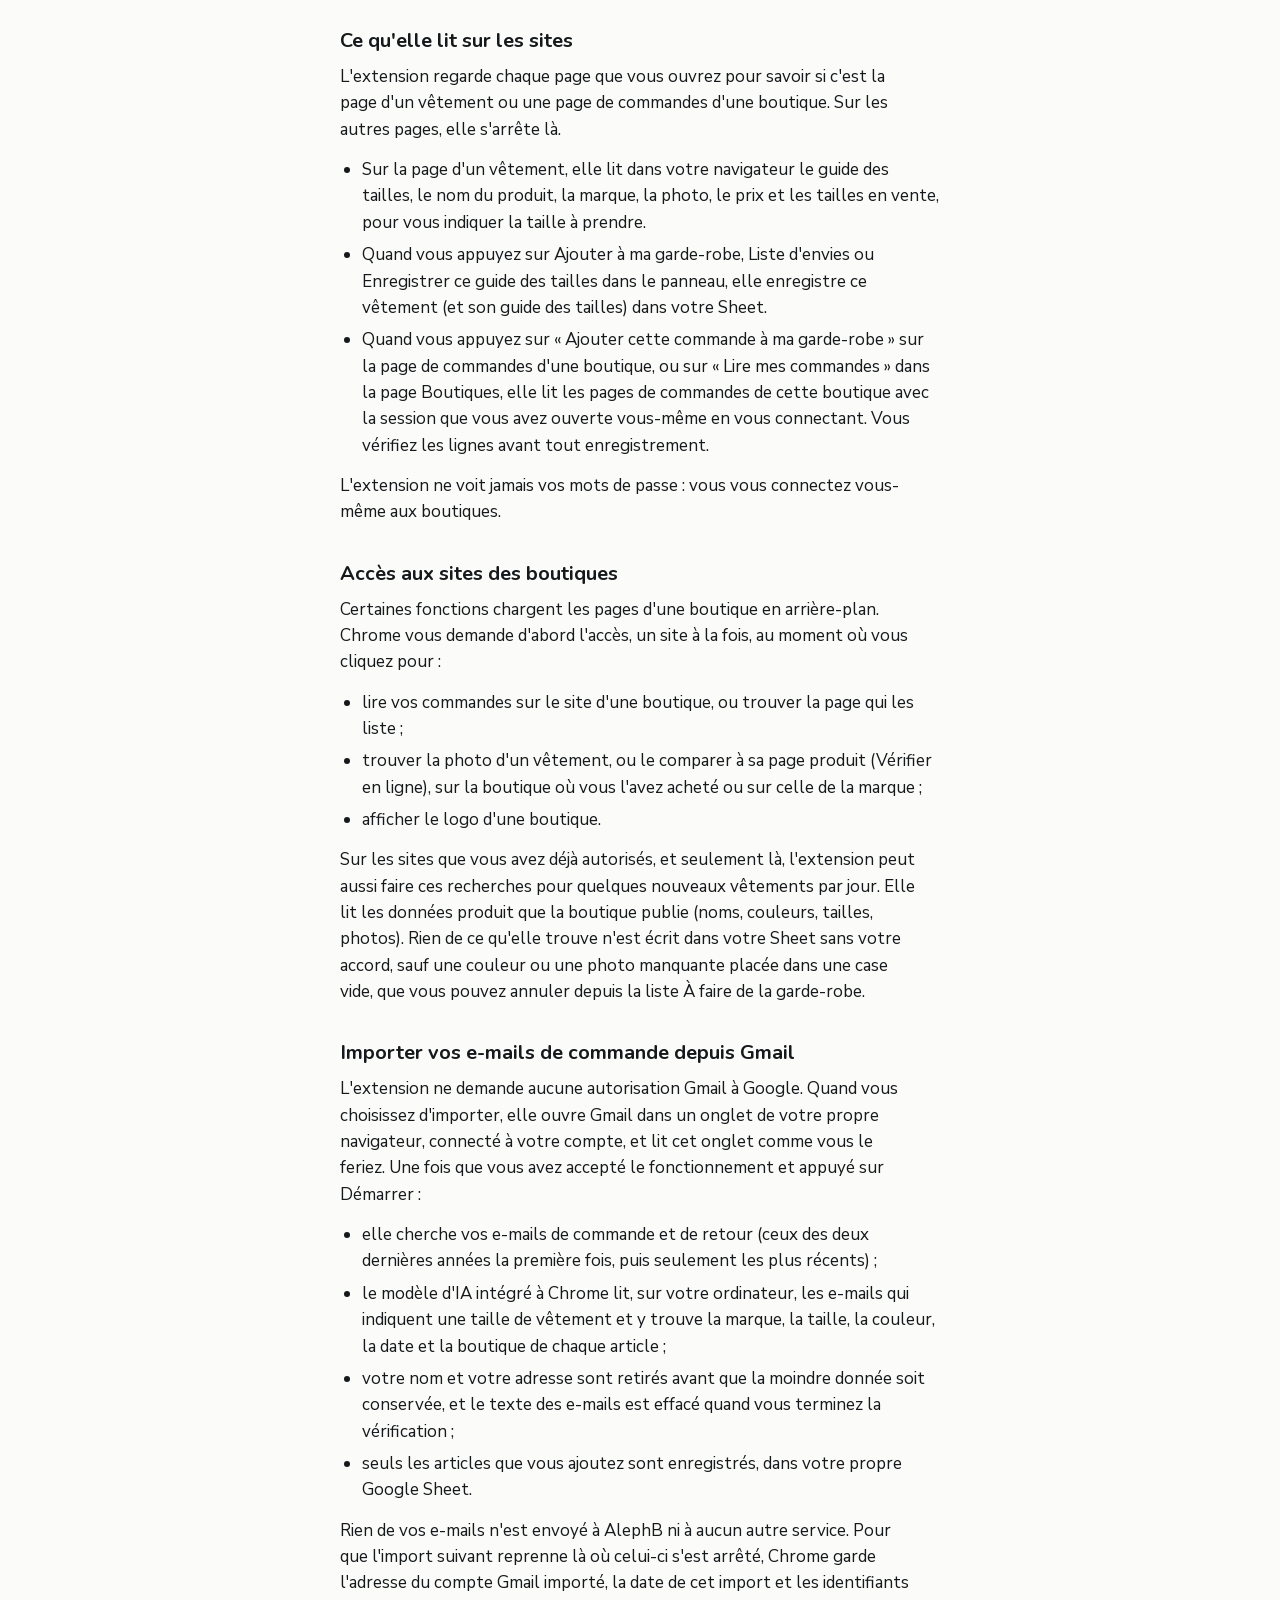
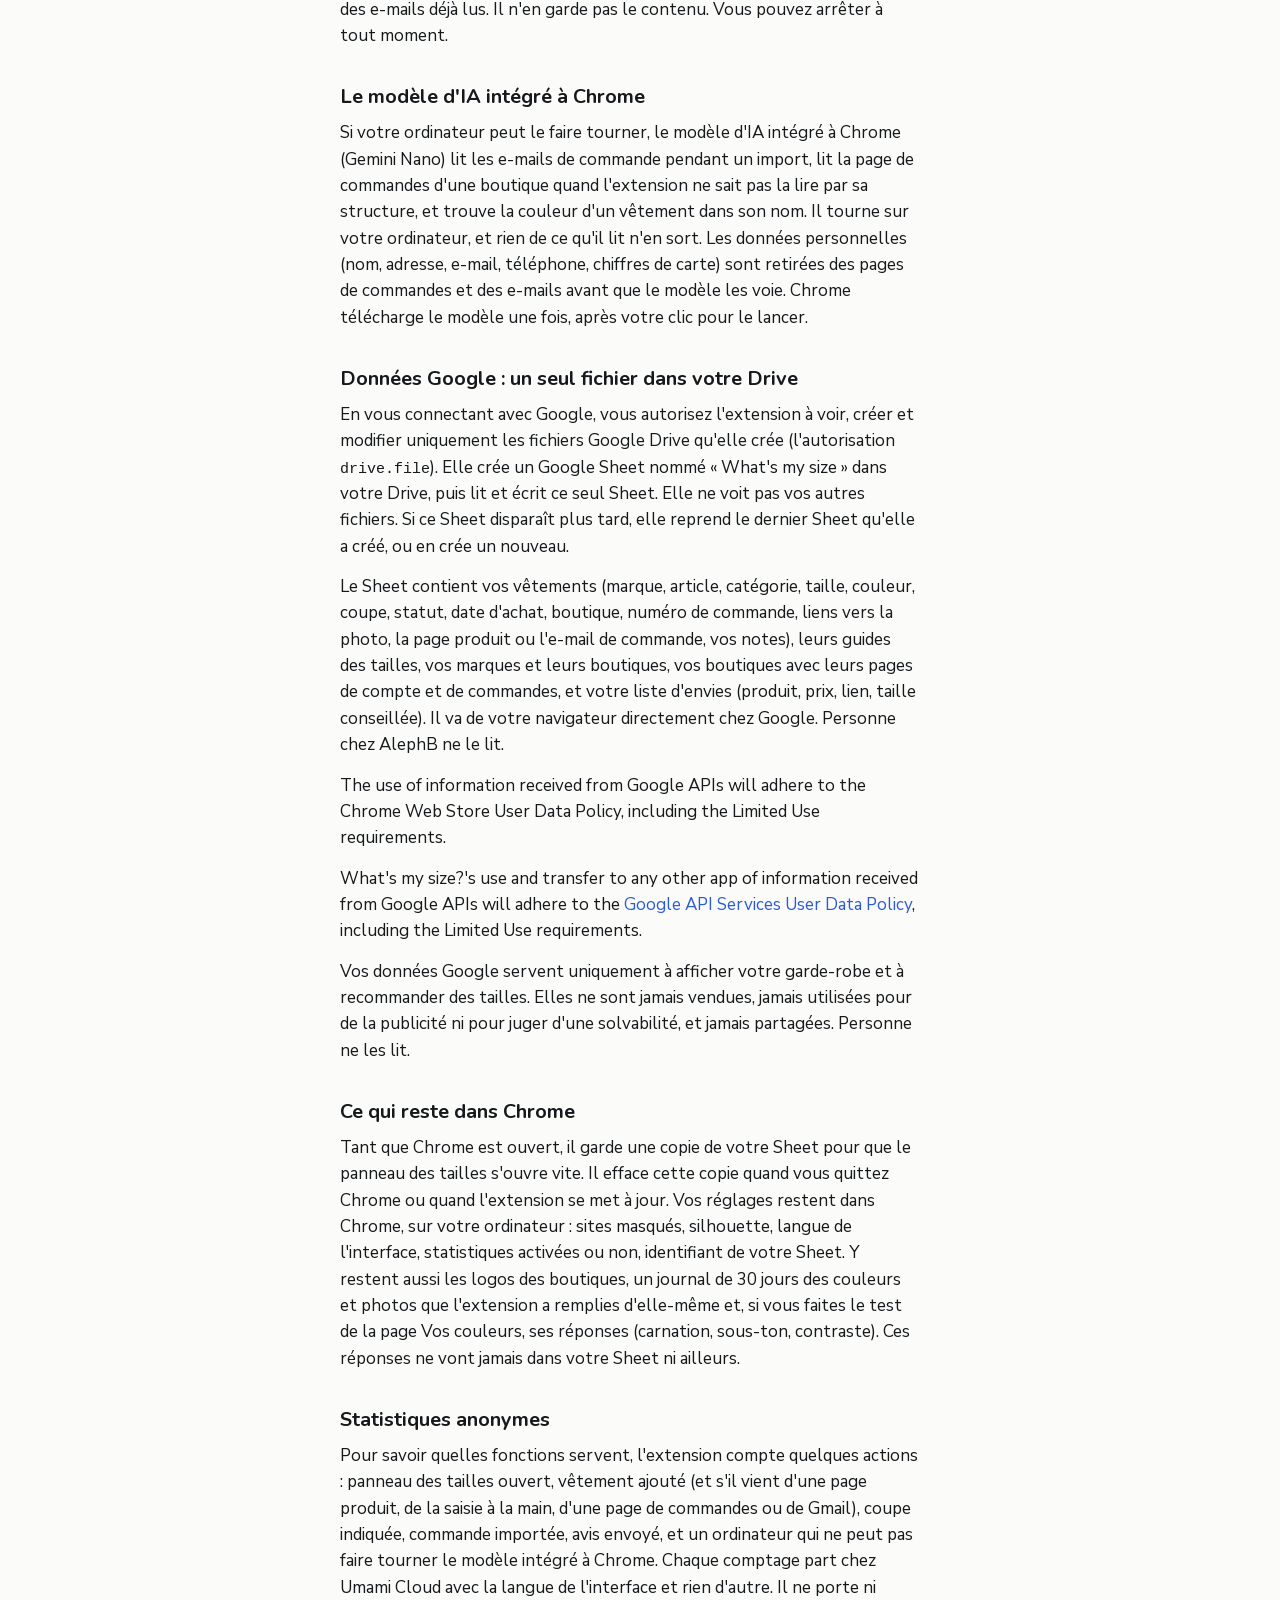
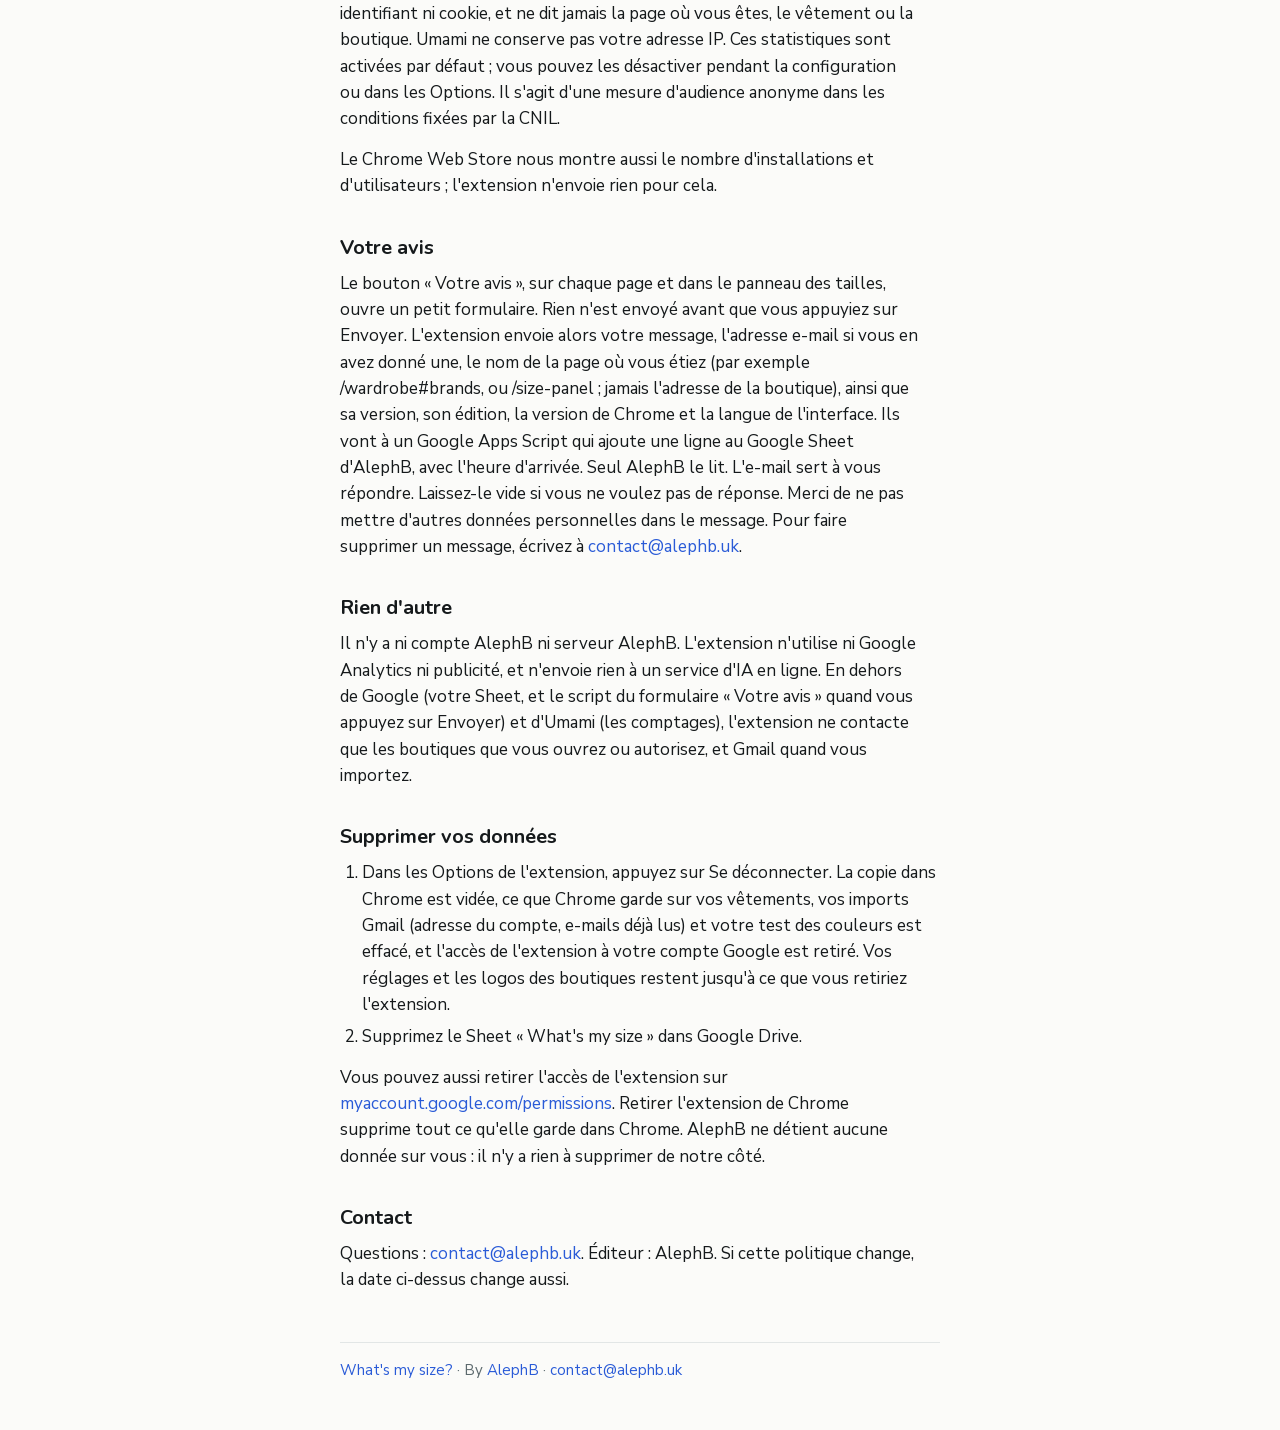
==== commit 744e0610: "Privacy: humanizer review (en 5, fr 7 sentences; facts, Limited Use and dates unchanged) Co-Authored" ====
--- a/privacy.html
+++ b/privacy.html
@@ -40,7 +40,7 @@
   <ul>
     <li>On a product page, it reads the size chart, the product's name, brand, photo, price and the sizes on sale, in your browser, to show you which size to take.</li>
     <li>When you press Add to wardrobe, Wishlist or Save this chart in the size panel, it saves that garment (and its size chart) to your Sheet.</li>
-    <li>When you press "Add this order to my wardrobe" on a shop's order page, or "Read my orders" on the Stores page, it reads that shop's order pages using the session you signed in to yourself. You check the lines before anything is saved.</li>
+    <li>When you press "Add this order to my wardrobe" on a shop's order page, or "Read my orders" on the Stores page, it reads that shop's order pages through the session you opened by signing in yourself. You check the lines before anything is saved.</li>
   </ul>
   <p>The extension never sees your passwords. You sign in to shops yourself.</p>
 
@@ -54,14 +54,14 @@
   <p>On sites you have already allowed, and only there, the extension may also run these lookups for a few new garments a day. It reads the product data the shop publishes (names, colours, sizes, photos). Nothing it finds is written to your Sheet until you accept it, except a missing colour or photo put into an empty cell, which you can undo from the wardrobe's To do list.</p>
 
   <h2>Importing order emails from Gmail</h2>
-  <p>The extension asks Google for no Gmail permission. When you choose to import, it opens Gmail in a tab of your own browser, signed in as you, and reads that tab the way you would. Once you have agreed to how it works and pressed Start:</p>
+  <p>The extension does not ask Google for any Gmail permission. When you choose to import, it opens Gmail in a tab of your own browser, signed in as you, and reads that tab the way you would. Once you have agreed to how it works and pressed Start:</p>
   <ul>
     <li>it looks for order and return emails (from the last two years the first time, then only newer ones);</li>
     <li>Chrome's built-in AI model reads the emails that mention a clothing size, on your computer, and finds each item's brand, size, colour, date and shop;</li>
     <li>your name and address are removed before anything is kept, and the email text is erased when you finish the review;</li>
     <li>only the items you add are saved, in your own Google Sheet.</li>
   </ul>
-  <p>Nothing from your emails is sent to AlephB or to any other service. So that the next import can carry on where this one ended, Chrome keeps the address of the Gmail account you imported from, the date of that import and the IDs of the emails already read, never their content. You can stop at any time.</p>
+  <p>Nothing from your emails is sent to AlephB or to any other service. So that the next import can carry on where this one ended, Chrome keeps the address of the Gmail account you imported from, the date of that import and the IDs of the emails already read. It does not keep their content. You can stop at any time.</p>
 
   <h2>Chrome's built-in AI model</h2>
   <p>When your computer can run it, Chrome's built-in AI model (Gemini Nano) reads order emails during an import, reads a shop's order page when the extension can't read it by its structure, and finds a garment's colour in its name. It runs on your computer and nothing it reads leaves it. Personal details (name, address, email, phone number, card digits) are removed from order pages and emails before the model sees them. Chrome downloads the model once, after you click to start it.</p>
@@ -74,10 +74,10 @@
   <p>Your Google data is used only to show your wardrobe and recommend sizes. It is never sold, never used for advertising or to judge creditworthiness, and never shared with anyone. No person reads it.</p>
 
   <h2>What stays in Chrome</h2>
-  <p>Chrome keeps a copy of your Sheet while it is open, so the size panel opens quickly, and erases it when you quit Chrome or the extension updates. Your settings stay in Chrome on your computer: hidden sites, the mannequin, the interface language, the statistics switch and your Sheet's ID. So do shop logos, a 30-day log of the colours and photos the extension filled in by itself, and, if you take the colour check on the Your colours page, its answers (skin depth, undertone, contrast). Those answers never go to your Sheet or anywhere else.</p>
+  <p>While Chrome is open, it keeps a copy of your Sheet so the size panel opens quickly. It erases that copy when you quit Chrome or when the extension updates. Your settings stay in Chrome on your computer: hidden sites, the mannequin, the interface language, the statistics switch and your Sheet's ID. So do shop logos, a 30-day log of the colours and photos the extension filled in by itself, and, if you take the colour check on the Your colours page, its answers (skin depth, undertone, contrast). Those answers never go to your Sheet or anywhere else.</p>
 
   <h2>Anonymous statistics</h2>
-  <p>To see which features are used, the extension counts a few actions: size panel opened, garment added (and whether it came from a product page, by hand, from an order page or from Gmail), fit labelled, order imported, feedback sent, and a computer that can't run Chrome's built-in model. Each count goes to Umami Cloud with the interface language and nothing else: no identifier, no cookie, never the page you are on, the garment or the shop. Umami does not store your IP address. The counts are on by default and you can switch them off during setup or in Options. This is anonymous audience measurement under the conditions the French data protection authority (CNIL) sets for it.</p>
+  <p>To see which features are used, the extension counts a few actions: size panel opened, garment added (and whether it came from a product page, by hand, from an order page or from Gmail), fit labelled, order imported, feedback sent, and a computer that can't run Chrome's built-in model. Each count goes to Umami Cloud with the interface language and nothing else. It carries no identifier and no cookie, and it never says which page you are on, which garment or which shop. Umami does not store your IP address. The counts are on by default and you can switch them off during setup or in Options. This is anonymous audience measurement under the conditions the French data protection authority (CNIL) sets for it.</p>
   <p>The Chrome Web Store also shows us install and user numbers; the extension sends nothing for those.</p>
 
   <h2>Feedback</h2>
@@ -109,7 +109,7 @@
   <ul>
     <li>Sur la page d'un vêtement, elle lit dans votre navigateur le guide des tailles, le nom du produit, la marque, la photo, le prix et les tailles en vente, pour vous indiquer la taille à prendre.</li>
     <li>Quand vous appuyez sur Ajouter à ma garde-robe, Liste d'envies ou Enregistrer ce guide des tailles dans le panneau, elle enregistre ce vêtement (et son guide des tailles) dans votre Sheet.</li>
-    <li>Quand vous appuyez sur « Ajouter cette commande à ma garde-robe » sur la page de commandes d'une boutique, ou sur « Lire mes commandes » dans la page Boutiques, elle lit les pages de commandes de cette boutique avec la session que vous avez ouverte vous-même. Vous vérifiez les lignes avant tout enregistrement.</li>
+    <li>Quand vous appuyez sur « Ajouter cette commande à ma garde-robe » sur la page de commandes d'une boutique, ou sur « Lire mes commandes » dans la page Boutiques, elle lit les pages de commandes de cette boutique avec la session que vous avez ouverte vous-même en vous connectant. Vous vérifiez les lignes avant tout enregistrement.</li>
   </ul>
   <p>L'extension ne voit jamais vos mots de passe : vous vous connectez vous-même aux boutiques.</p>
 
@@ -127,10 +127,10 @@
   <ul>
     <li>elle cherche vos e-mails de commande et de retour (ceux des deux dernières années la première fois, puis seulement les plus récents) ;</li>
     <li>le modèle d'IA intégré à Chrome lit, sur votre ordinateur, les e-mails qui indiquent une taille de vêtement et y trouve la marque, la taille, la couleur, la date et la boutique de chaque article ;</li>
-    <li>votre nom et votre adresse sont retirés avant que quoi que ce soit soit gardé, et le texte des e-mails est effacé quand vous terminez la vérification ;</li>
+    <li>votre nom et votre adresse sont retirés avant que la moindre donnée soit conservée, et le texte des e-mails est effacé quand vous terminez la vérification ;</li>
     <li>seuls les articles que vous ajoutez sont enregistrés, dans votre propre Google Sheet.</li>
   </ul>
-  <p>Rien de vos e-mails n'est envoyé à AlephB ni à aucun autre service. Pour que l'import suivant reprenne là où celui-ci s'est arrêté, Chrome garde l'adresse du compte Gmail importé, la date de cet import et les identifiants des e-mails déjà lus, jamais leur contenu. Vous pouvez arrêter à tout moment.</p>
+  <p>Rien de vos e-mails n'est envoyé à AlephB ni à aucun autre service. Pour que l'import suivant reprenne là où celui-ci s'est arrêté, Chrome garde l'adresse du compte Gmail importé, la date de cet import et les identifiants des e-mails déjà lus. Il n'en garde pas le contenu. Vous pouvez arrêter à tout moment.</p>
 
   <h2>Le modèle d'IA intégré à Chrome</h2>
   <p>Si votre ordinateur peut le faire tourner, le modèle d'IA intégré à Chrome (Gemini Nano) lit les e-mails de commande pendant un import, lit la page de commandes d'une boutique quand l'extension ne sait pas la lire par sa structure, et trouve la couleur d'un vêtement dans son nom. Il tourne sur votre ordinateur, et rien de ce qu'il lit n'en sort. Les données personnelles (nom, adresse, e-mail, téléphone, chiffres de carte) sont retirées des pages de commandes et des e-mails avant que le modèle les voie. Chrome télécharge le modèle une fois, après votre clic pour le lancer.</p>
@@ -140,20 +140,20 @@
   <p>Le Sheet contient vos vêtements (marque, article, catégorie, taille, couleur, coupe, statut, date d'achat, boutique, numéro de commande, liens vers la photo, la page produit ou l'e-mail de commande, vos notes), leurs guides des tailles, vos marques et leurs boutiques, vos boutiques avec leurs pages de compte et de commandes, et votre liste d'envies (produit, prix, lien, taille conseillée). Il va de votre navigateur directement chez Google. Personne chez AlephB ne le lit.</p>
   <p lang="en">The use of information received from Google APIs will adhere to the Chrome Web Store User Data Policy, including the Limited Use requirements.</p>
   <p lang="en">What's my size?'s use and transfer to any other app of information received from Google APIs will adhere to the <a href="https://developers.google.com/terms/api-services-user-data-policy">Google API Services User Data Policy</a>, including the Limited Use requirements.</p>
-  <p>Concrètement : vos données Google servent uniquement à afficher votre garde-robe et à recommander des tailles. Elles ne sont jamais vendues, jamais utilisées pour de la publicité ni pour juger d'une solvabilité, et jamais partagées. Personne ne les lit.</p>
+  <p>Vos données Google servent uniquement à afficher votre garde-robe et à recommander des tailles. Elles ne sont jamais vendues, jamais utilisées pour de la publicité ni pour juger d'une solvabilité, et jamais partagées. Personne ne les lit.</p>
 
   <h2>Ce qui reste dans Chrome</h2>
-  <p>Chrome garde une copie de votre Sheet tant qu'il est ouvert, pour que le panneau des tailles s'ouvre vite, et l'efface quand vous quittez Chrome ou quand l'extension se met à jour. Vos réglages restent dans Chrome, sur votre ordinateur : sites masqués, silhouette, langue de l'interface, statistiques activées ou non, identifiant de votre Sheet. Y restent aussi les logos des boutiques, un journal de 30 jours des couleurs et photos que l'extension a remplies d'elle-même et, si vous faites le test de la page Vos couleurs, ses réponses (carnation, sous-ton, contraste). Ces réponses ne vont jamais dans votre Sheet ni ailleurs.</p>
+  <p>Tant que Chrome est ouvert, il garde une copie de votre Sheet pour que le panneau des tailles s'ouvre vite. Il efface cette copie quand vous quittez Chrome ou quand l'extension se met à jour. Vos réglages restent dans Chrome, sur votre ordinateur : sites masqués, silhouette, langue de l'interface, statistiques activées ou non, identifiant de votre Sheet. Y restent aussi les logos des boutiques, un journal de 30 jours des couleurs et photos que l'extension a remplies d'elle-même et, si vous faites le test de la page Vos couleurs, ses réponses (carnation, sous-ton, contraste). Ces réponses ne vont jamais dans votre Sheet ni ailleurs.</p>
 
   <h2>Statistiques anonymes</h2>
-  <p>Pour savoir quelles fonctions servent, l'extension compte quelques actions : panneau des tailles ouvert, vêtement ajouté (et s'il vient d'une page produit, de la saisie à la main, d'une page de commandes ou de Gmail), coupe indiquée, commande importée, avis envoyé, et un ordinateur qui ne peut pas faire tourner le modèle intégré à Chrome. Chaque comptage part chez Umami Cloud avec la langue de l'interface et rien d'autre : sans identifiant, sans cookie, jamais avec la page où vous êtes, le vêtement ou la boutique. Umami ne conserve pas votre adresse IP. Ces statistiques sont activées par défaut ; vous pouvez les désactiver pendant la configuration ou dans les Options. Il s'agit d'une mesure d'audience anonyme dans les conditions fixées par la CNIL.</p>
+  <p>Pour savoir quelles fonctions servent, l'extension compte quelques actions : panneau des tailles ouvert, vêtement ajouté (et s'il vient d'une page produit, de la saisie à la main, d'une page de commandes ou de Gmail), coupe indiquée, commande importée, avis envoyé, et un ordinateur qui ne peut pas faire tourner le modèle intégré à Chrome. Chaque comptage part chez Umami Cloud avec la langue de l'interface et rien d'autre. Il ne porte ni identifiant ni cookie, et ne dit jamais la page où vous êtes, le vêtement ou la boutique. Umami ne conserve pas votre adresse IP. Ces statistiques sont activées par défaut ; vous pouvez les désactiver pendant la configuration ou dans les Options. Il s'agit d'une mesure d'audience anonyme dans les conditions fixées par la CNIL.</p>
   <p>Le Chrome Web Store nous montre aussi le nombre d'installations et d'utilisateurs ; l'extension n'envoie rien pour cela.</p>
 
   <h2>Votre avis</h2>
   <p>Le bouton « Votre avis », sur chaque page et dans le panneau des tailles, ouvre un petit formulaire. Rien n'est envoyé avant que vous appuyiez sur Envoyer. L'extension envoie alors votre message, l'adresse e-mail si vous en avez donné une, le nom de la page où vous étiez (par exemple /wardrobe#brands, ou /size-panel ; jamais l'adresse de la boutique), ainsi que sa version, son édition, la version de Chrome et la langue de l'interface. Ils vont à un Google Apps Script qui ajoute une ligne au Google Sheet d'AlephB, avec l'heure d'arrivée. Seul AlephB le lit. L'e-mail sert à vous répondre. Laissez-le vide si vous ne voulez pas de réponse. Merci de ne pas mettre d'autres données personnelles dans le message. Pour faire supprimer un message, écrivez à <a href="mailto:contact@alephb.uk">contact@alephb.uk</a>.</p>
 
   <h2>Rien d'autre</h2>
-  <p>Pas de compte AlephB, pas de serveur AlephB. Pas de Google Analytics, pas de publicité, aucun envoi à un service d'IA en ligne. En dehors de Google (votre Sheet, et le script du formulaire « Votre avis » quand vous appuyez sur Envoyer) et d'Umami (les comptages), l'extension ne contacte que les boutiques que vous ouvrez ou autorisez, et Gmail quand vous importez.</p>
+  <p>Il n'y a ni compte AlephB ni serveur AlephB. L'extension n'utilise ni Google Analytics ni publicité, et n'envoie rien à un service d'IA en ligne. En dehors de Google (votre Sheet, et le script du formulaire « Votre avis » quand vous appuyez sur Envoyer) et d'Umami (les comptages), l'extension ne contacte que les boutiques que vous ouvrez ou autorisez, et Gmail quand vous importez.</p>
 
   <h2>Supprimer vos données</h2>
   <ol>
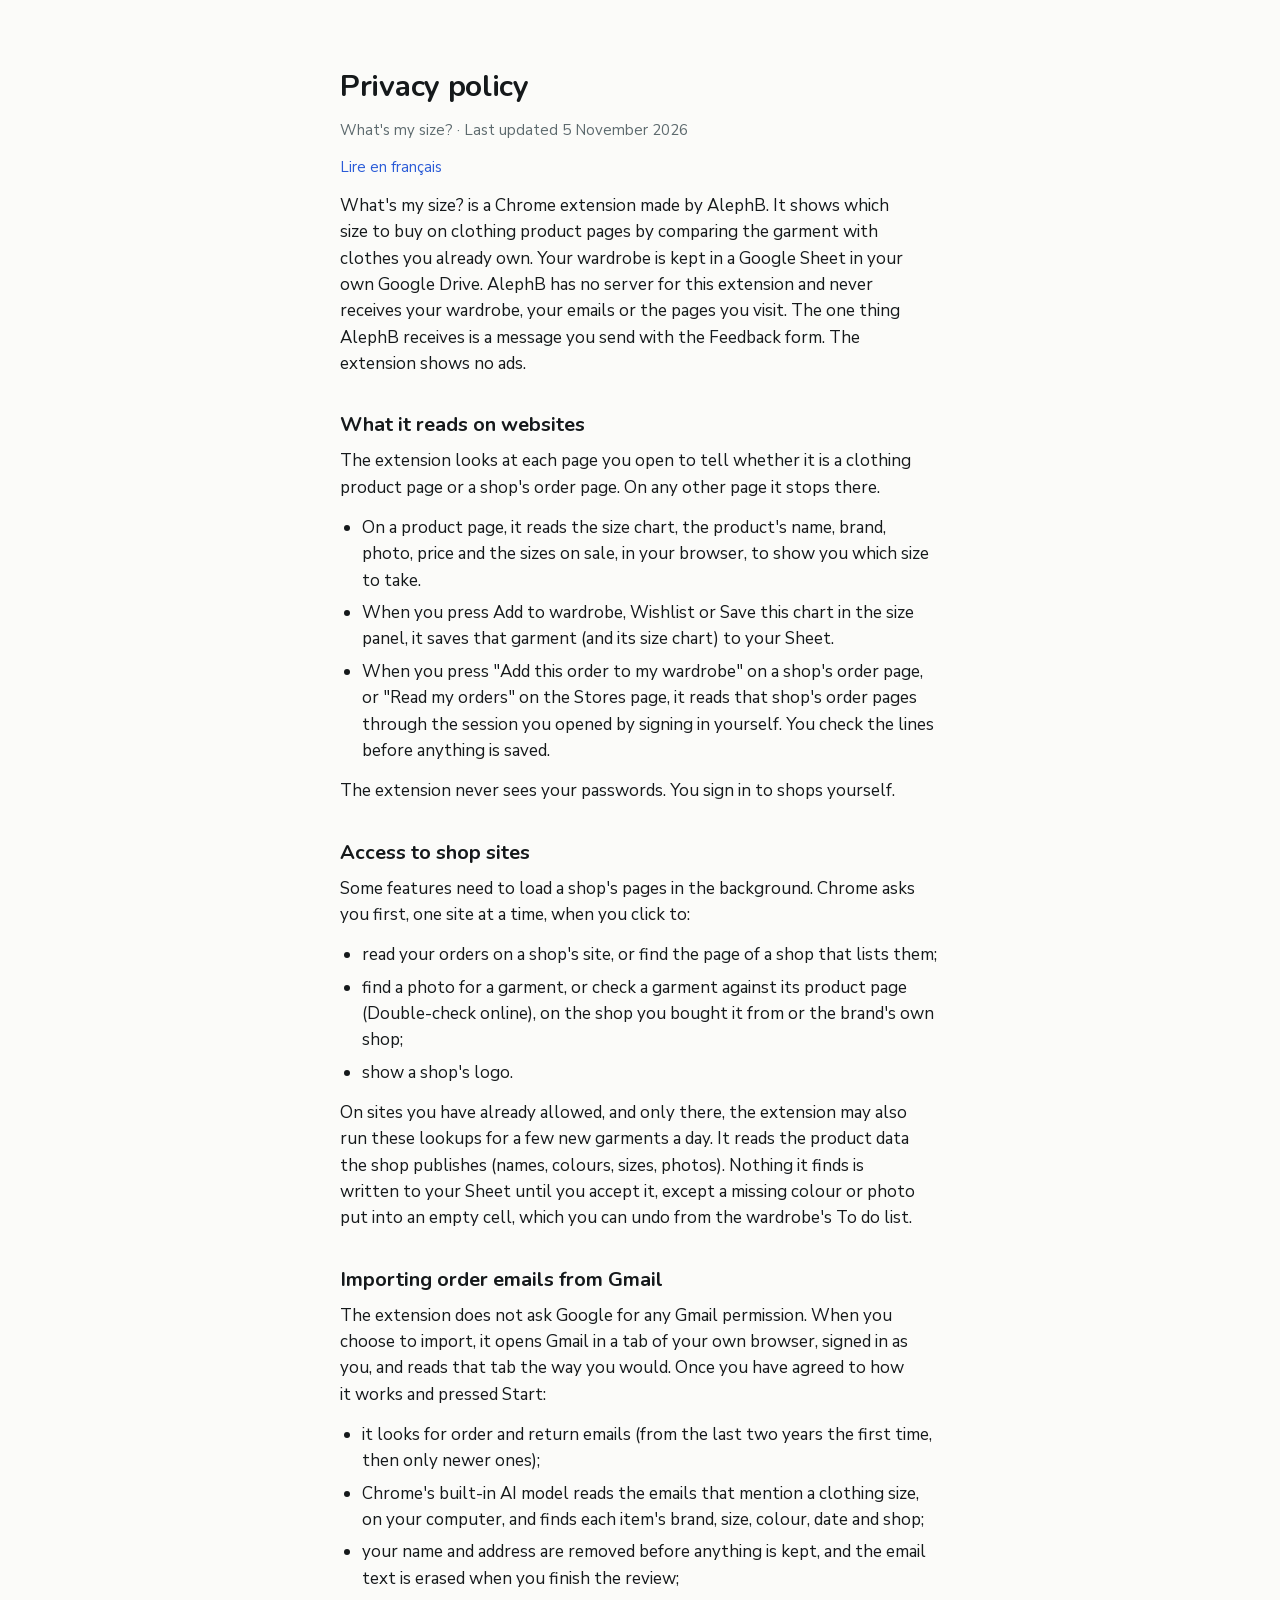
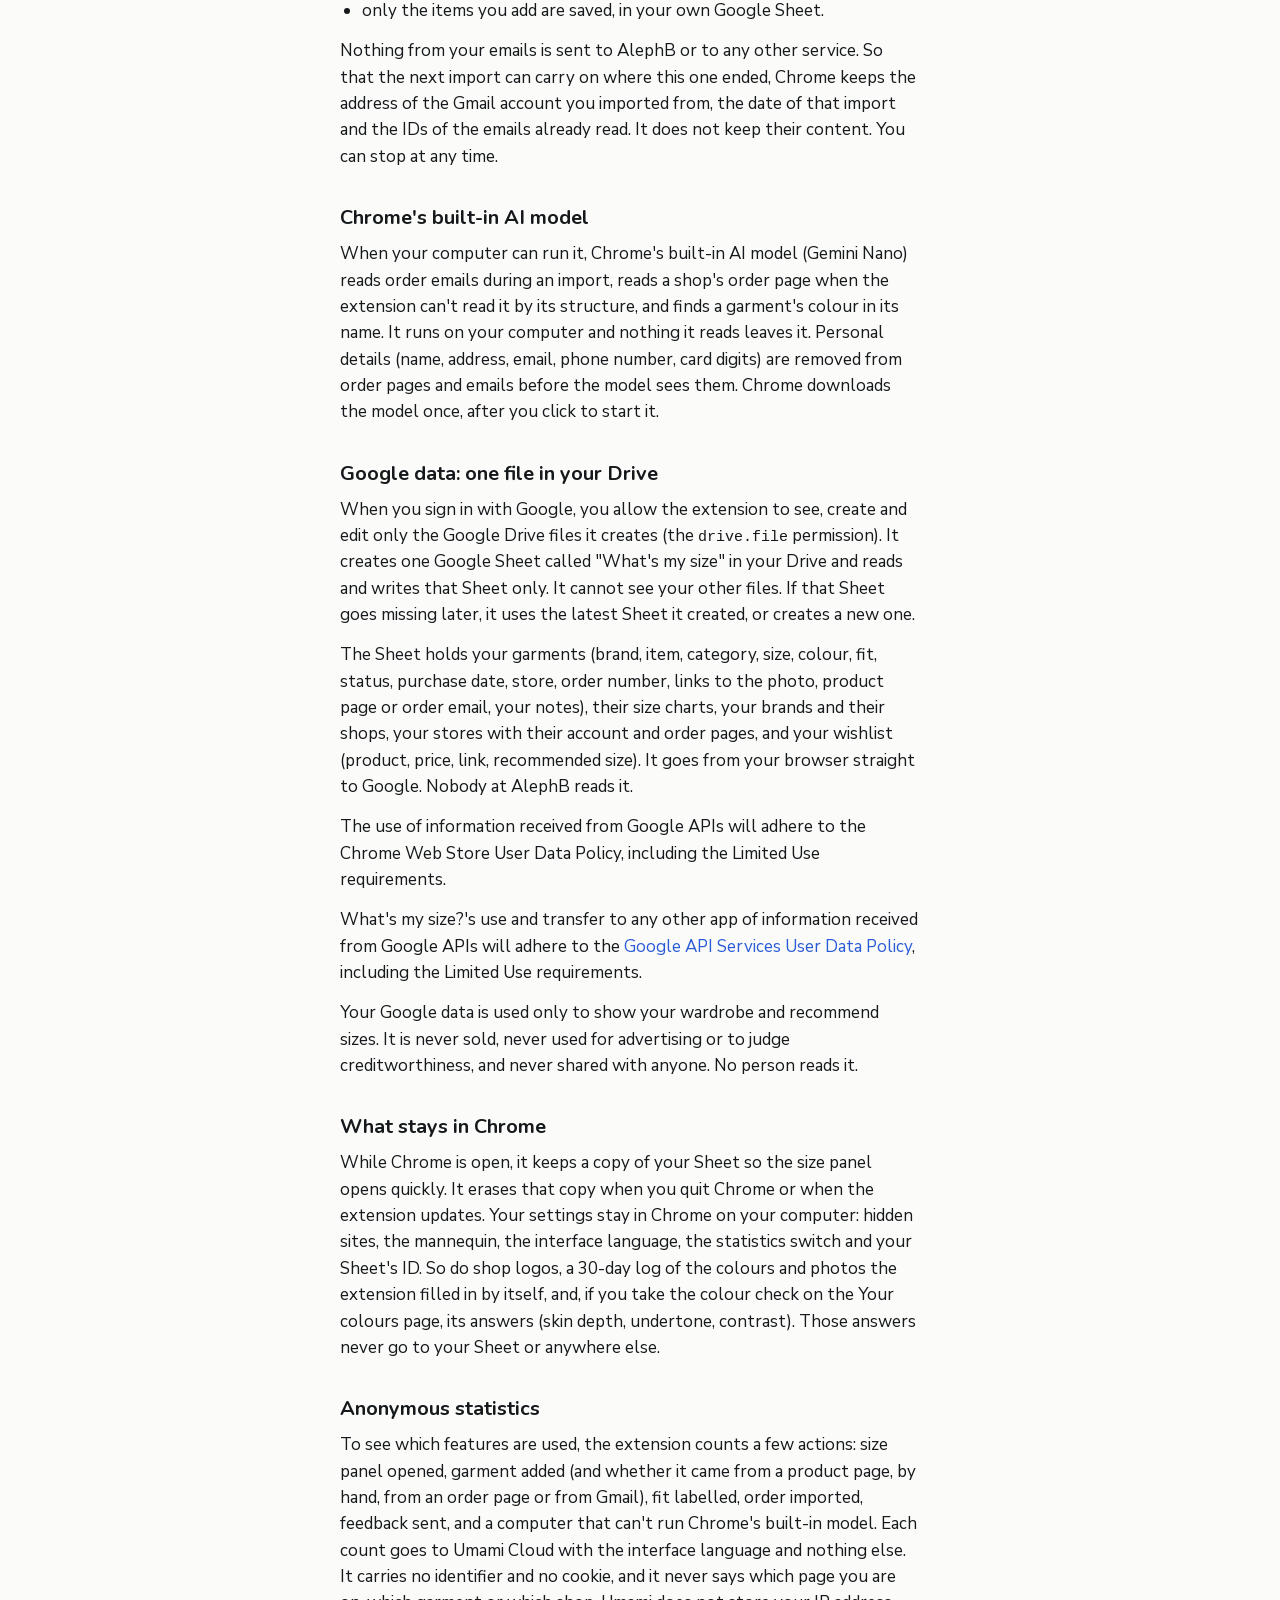
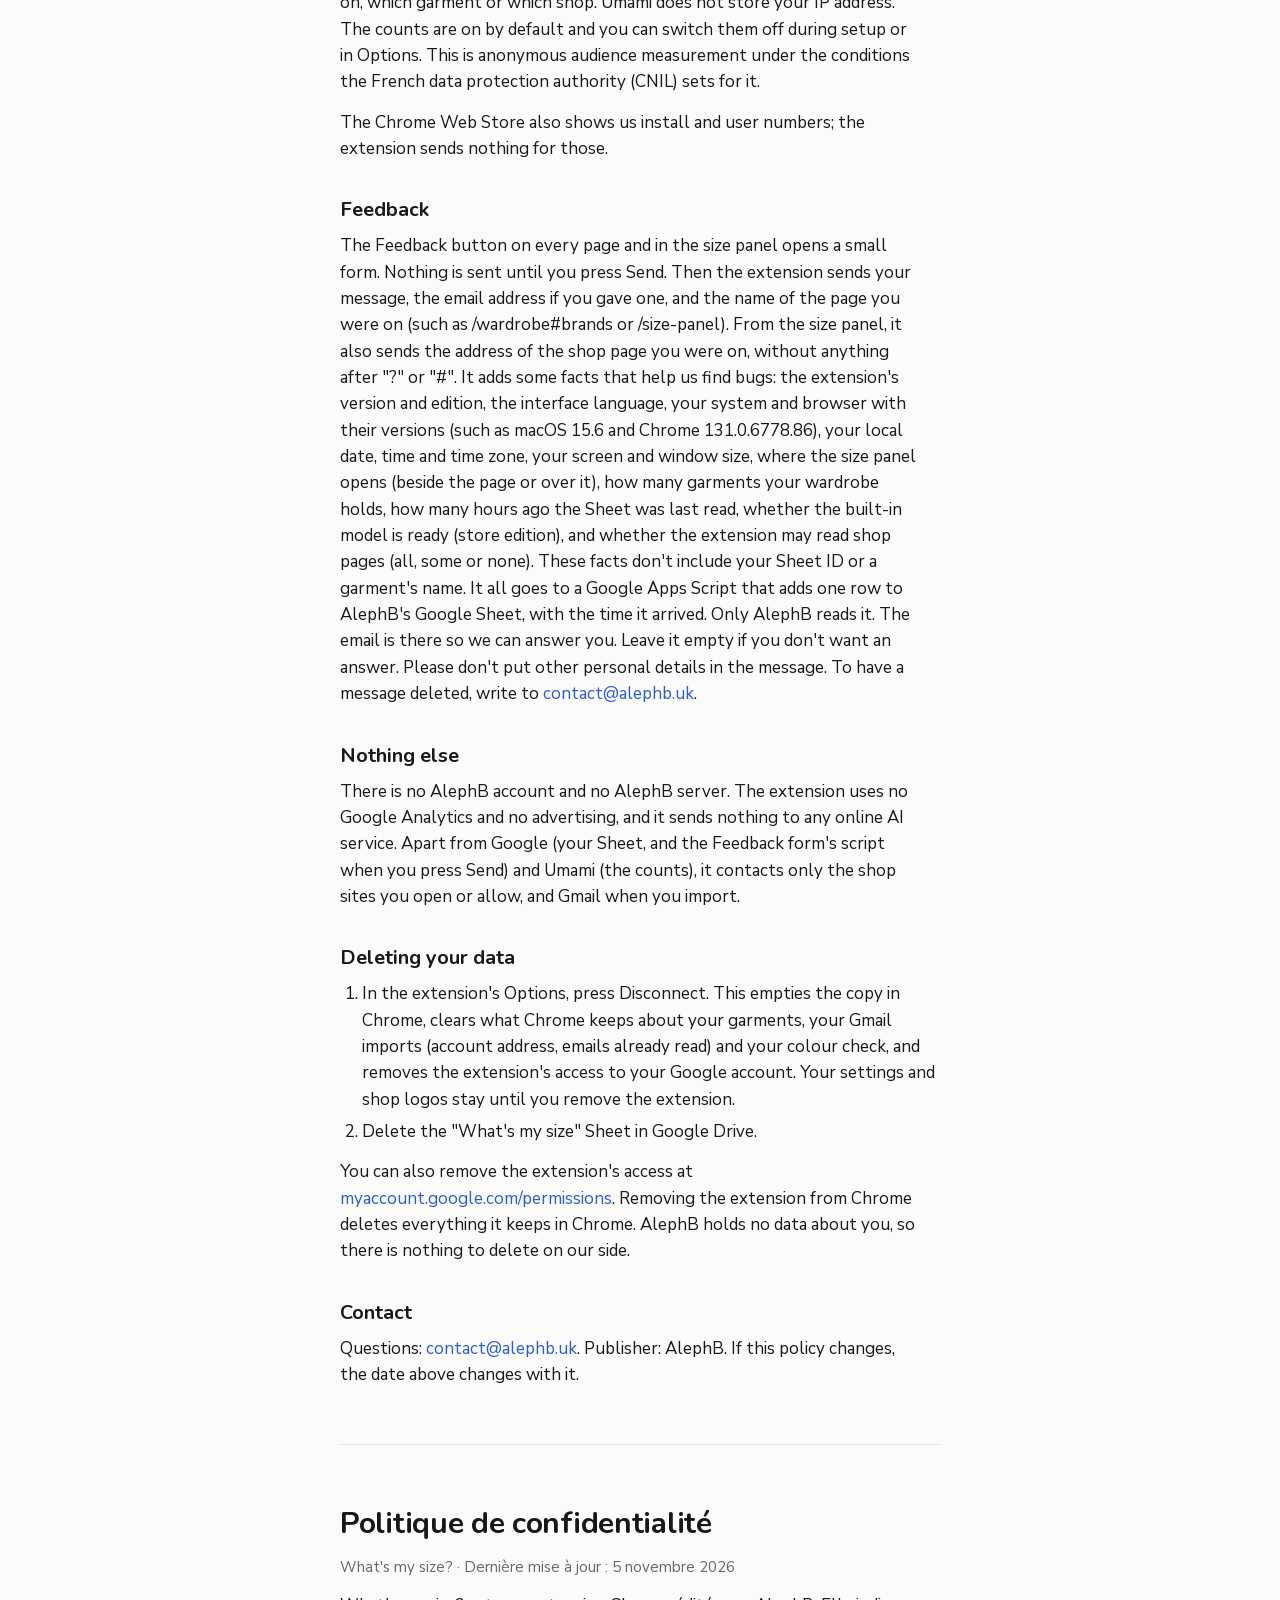
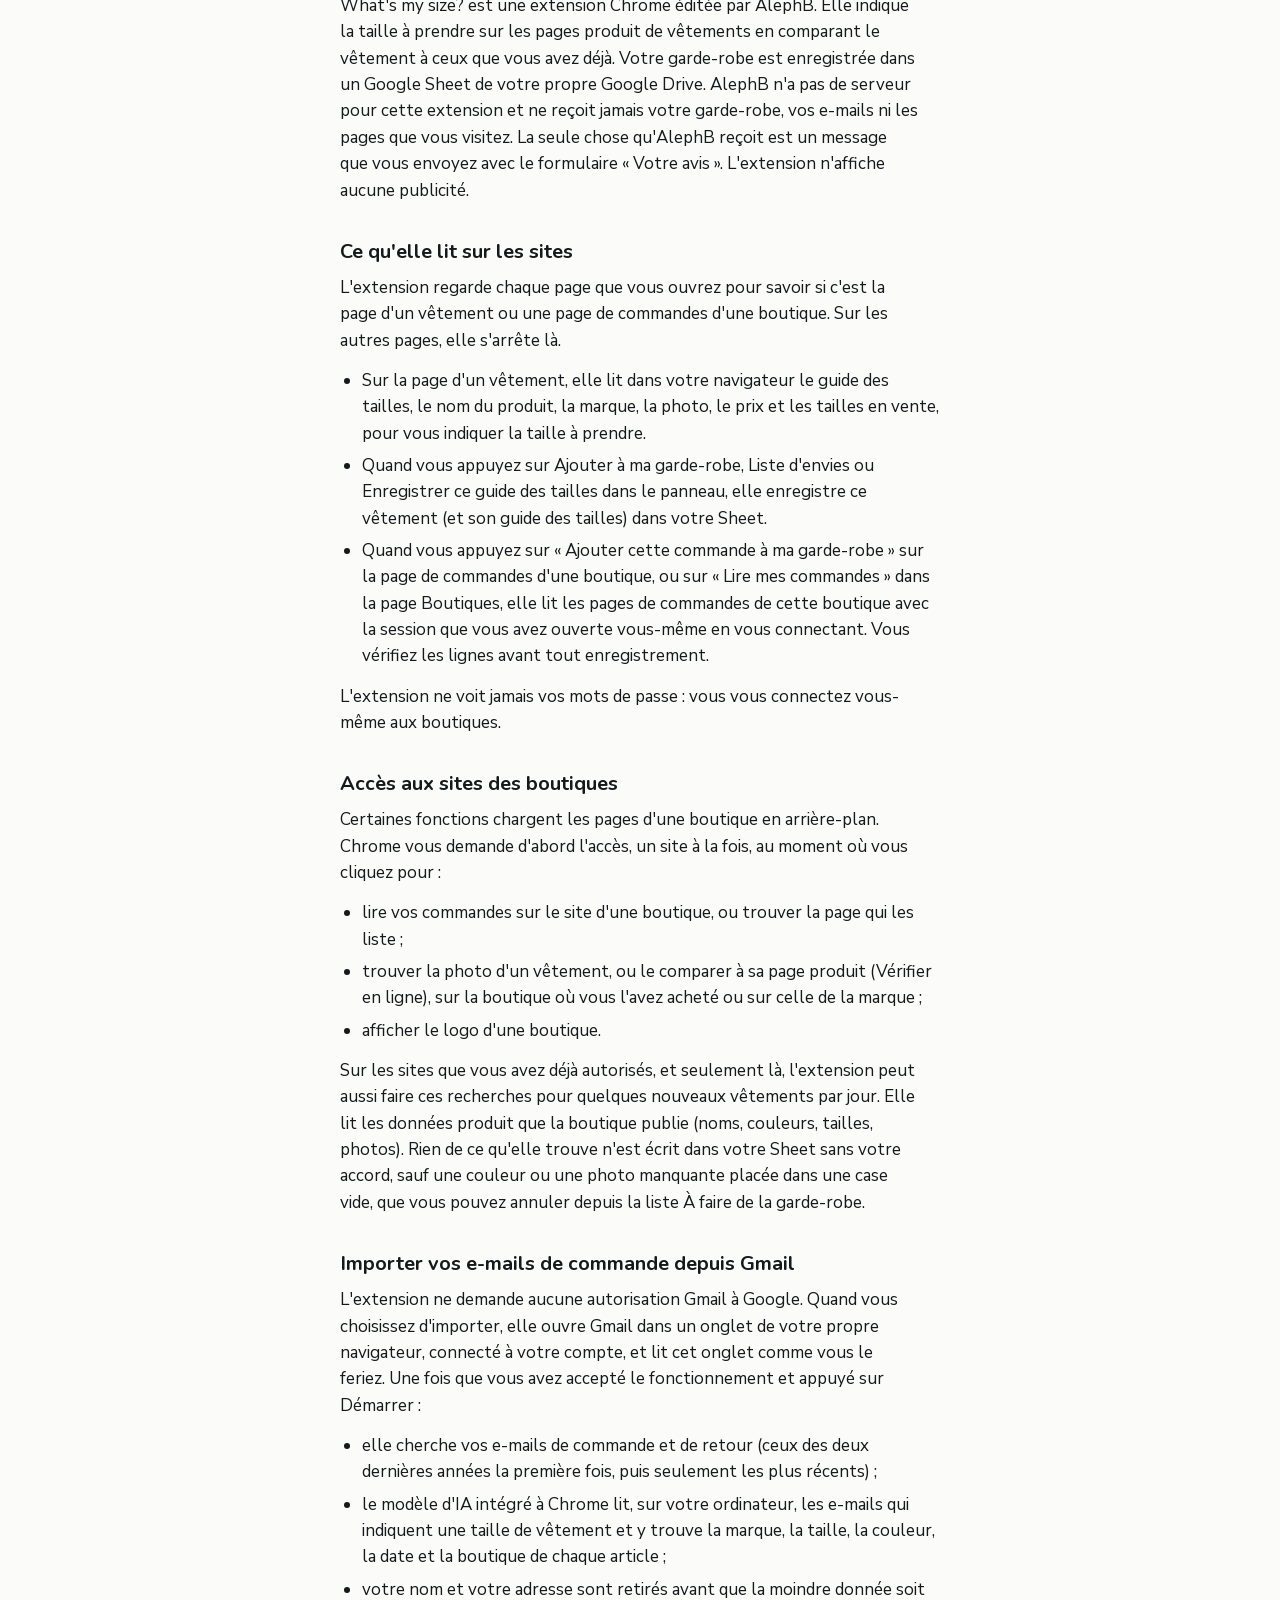
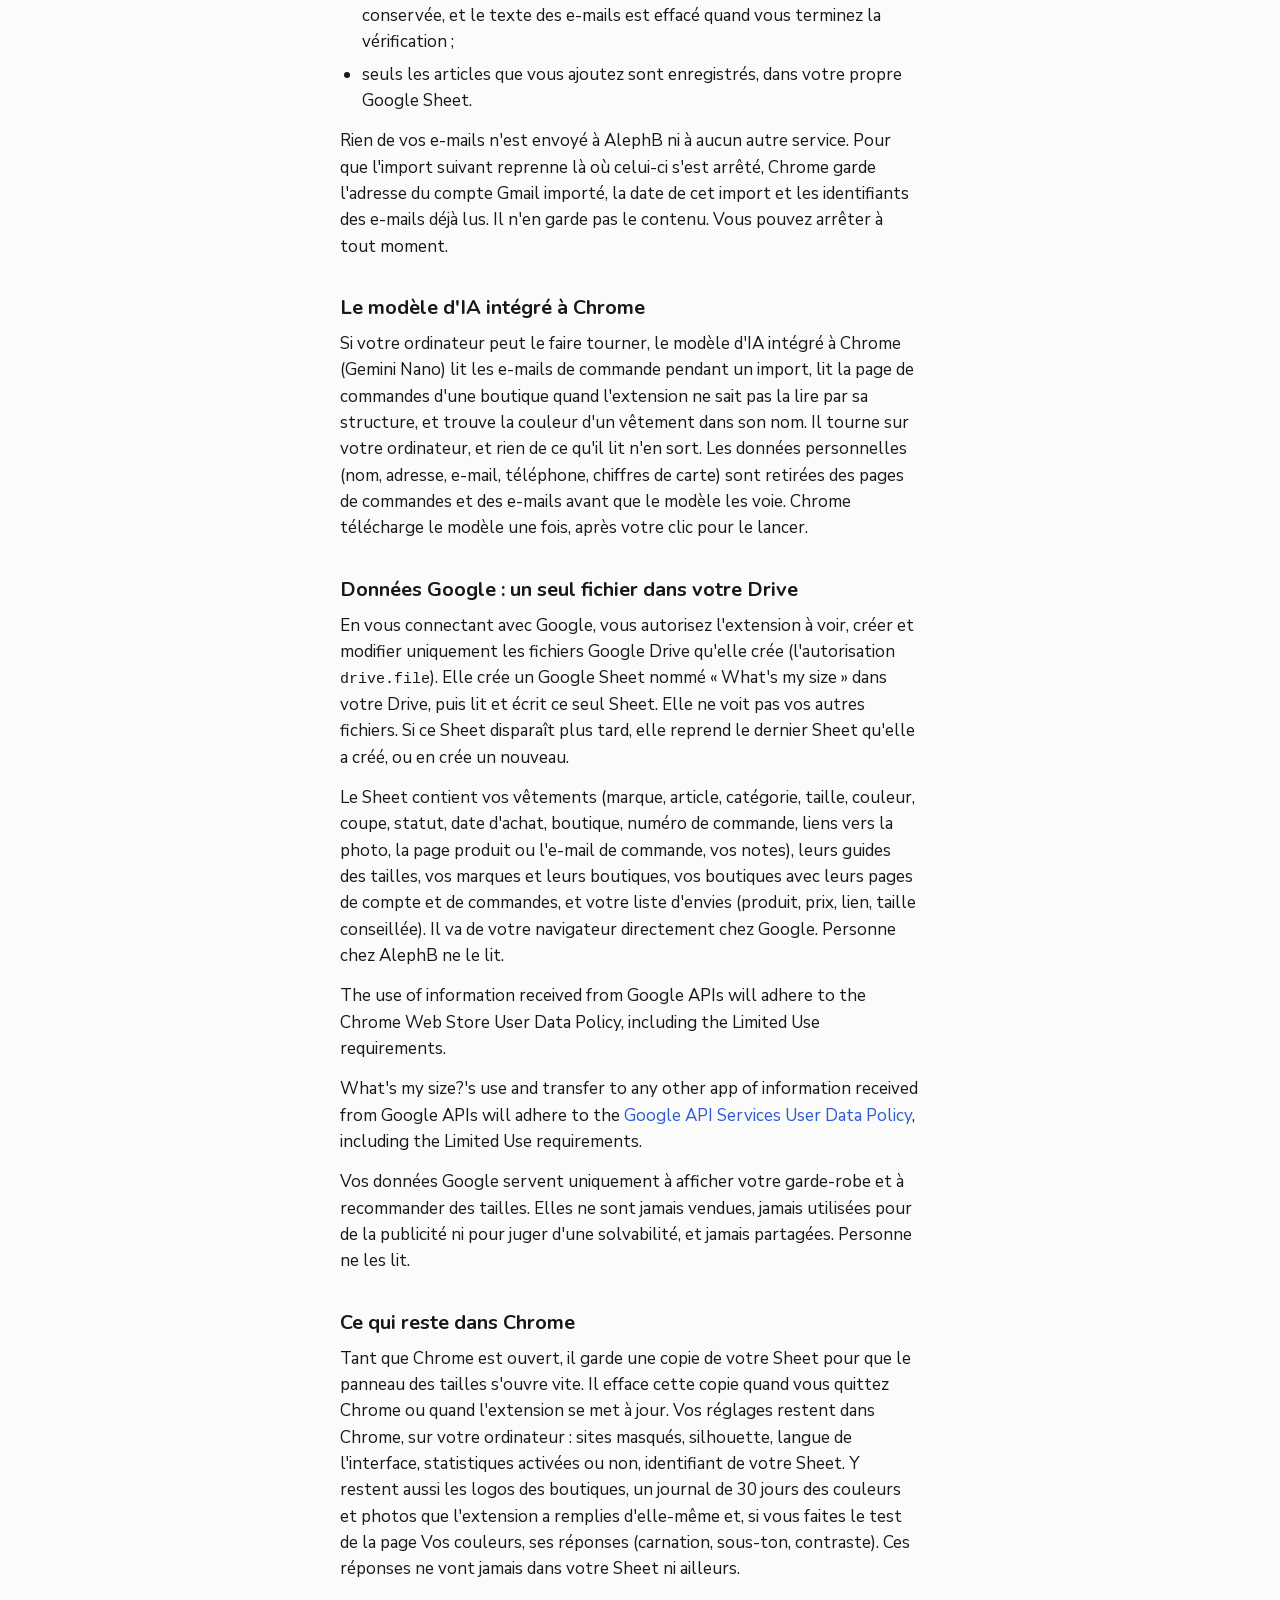
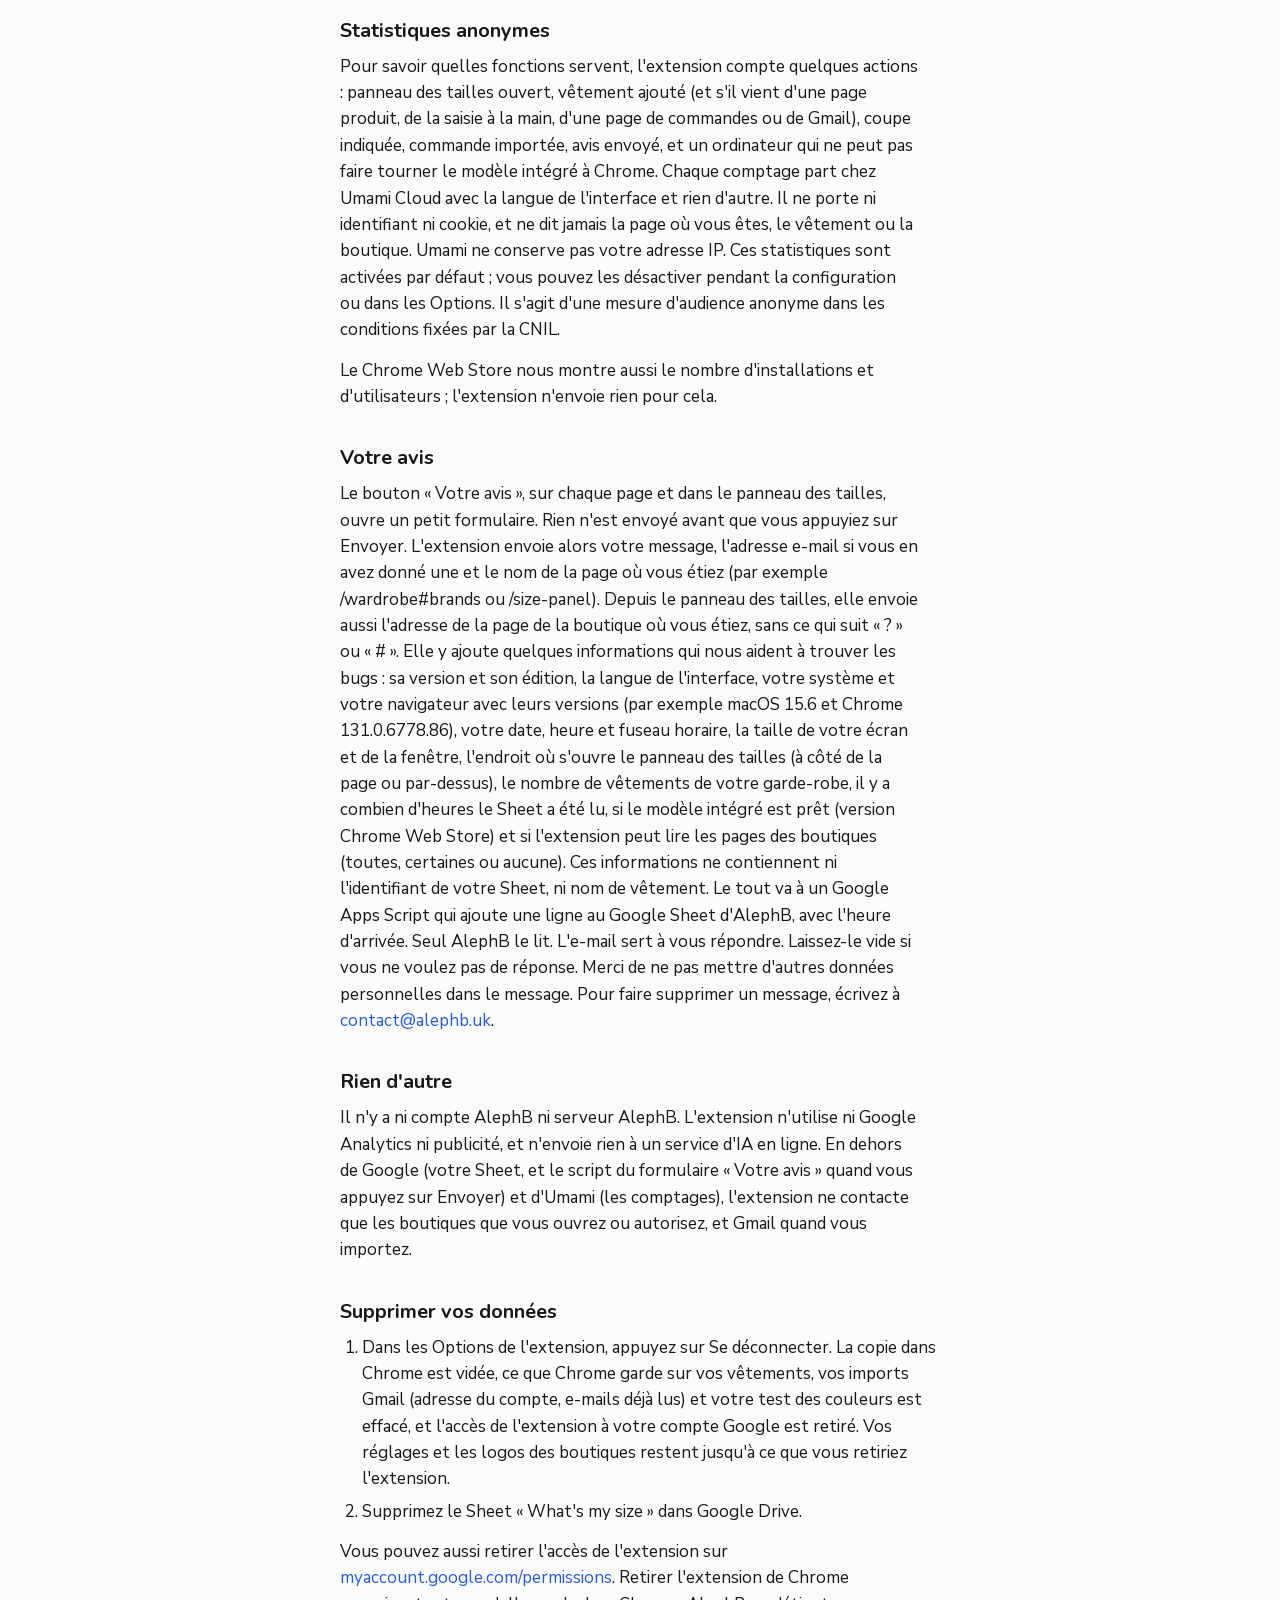
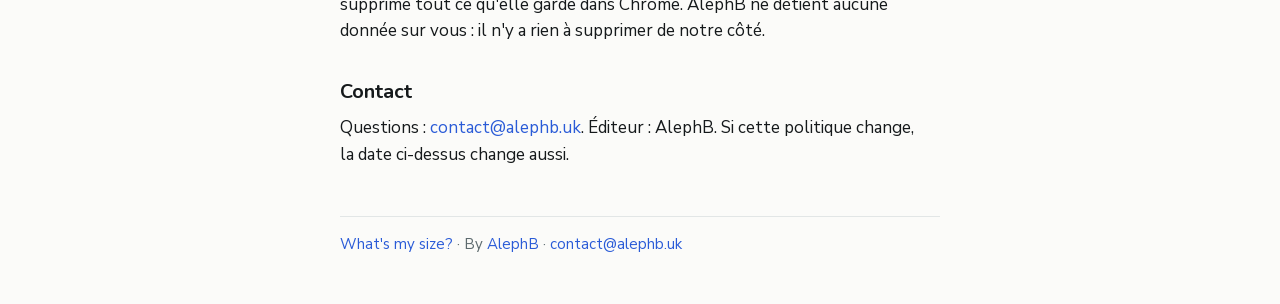
==== commit d249ee6e: "Privacy: Feedback sends debugging facts and, from the size panel, the shop page (en + fr) Co-Authore" ====
--- a/privacy.html
+++ b/privacy.html
@@ -30,7 +30,7 @@
 <body>
 <main>
   <h1>Privacy policy</h1>
-  <p class="date">What's my size? · Last updated 26 October 2026</p>
+  <p class="date">What's my size? · Last updated 5 November 2026</p>
   <p class="lang"><a href="#fr" hreflang="fr">Lire en français</a></p>
 
   <p>What's my size? is a Chrome extension made by AlephB. It shows which size to buy on clothing product pages by comparing the garment with clothes you already own. Your wardrobe is kept in a Google Sheet in your own Google Drive. AlephB has no server for this extension and never receives your wardrobe, your emails or the pages you visit. The one thing AlephB receives is a message you send with the Feedback form. The extension shows no ads.</p>
@@ -81,7 +81,7 @@
   <p>The Chrome Web Store also shows us install and user numbers; the extension sends nothing for those.</p>
 
   <h2>Feedback</h2>
-  <p>The Feedback button on every page and in the size panel opens a small form. Nothing is sent until you press Send. Then the extension sends your message, the email address if you gave one, the name of the page you were on (such as /wardrobe#brands or /size-panel; the shop's address is not sent), and the extension's version, edition, Chrome version and interface language. They go to a Google Apps Script that adds one row to AlephB's Google Sheet, with the time it arrived. Only AlephB reads it. The email is there so we can answer you. Leave it empty if you don't want an answer. Please don't put other personal details in the message. To have a message deleted, write to <a href="mailto:contact@alephb.uk">contact@alephb.uk</a>.</p>
+  <p>The Feedback button on every page and in the size panel opens a small form. Nothing is sent until you press Send. Then the extension sends your message, the email address if you gave one, and the name of the page you were on (such as /wardrobe#brands or /size-panel). From the size panel, it also sends the address of the shop page you were on, without anything after "?" or "#". It adds some facts that help us find bugs: the extension's version and edition, the interface language, your system and browser with their versions (such as macOS 15.6 and Chrome 131.0.6778.86), your local date, time and time zone, your screen and window size, where the size panel opens (beside the page or over it), how many garments your wardrobe holds, how many hours ago the Sheet was last read, whether the built-in model is ready (store edition), and whether the extension may read shop pages (all, some or none). These facts don't include your Sheet ID or a garment's name. It all goes to a Google Apps Script that adds one row to AlephB's Google Sheet, with the time it arrived. Only AlephB reads it. The email is there so we can answer you. Leave it empty if you don't want an answer. Please don't put other personal details in the message. To have a message deleted, write to <a href="mailto:contact@alephb.uk">contact@alephb.uk</a>.</p>
 
   <h2>Nothing else</h2>
   <p>There is no AlephB account and no AlephB server. The extension uses no Google Analytics and no advertising, and it sends nothing to any online AI service. Apart from Google (your Sheet, and the Feedback form's script when you press Send) and Umami (the counts), it contacts only the shop sites you open or allow, and Gmail when you import.</p>
@@ -100,7 +100,7 @@
 
   <div id="fr" lang="fr">
   <h1>Politique de confidentialité</h1>
-  <p class="date">What's my size? · Dernière mise à jour : 26 octobre 2026</p>
+  <p class="date">What's my size? · Dernière mise à jour : 5 novembre 2026</p>
 
   <p>What's my size? est une extension Chrome éditée par AlephB. Elle indique la taille à prendre sur les pages produit de vêtements en comparant le vêtement à ceux que vous avez déjà. Votre garde-robe est enregistrée dans un Google Sheet de votre propre Google Drive. AlephB n'a pas de serveur pour cette extension et ne reçoit jamais votre garde-robe, vos e-mails ni les pages que vous visitez. La seule chose qu'AlephB reçoit est un message que vous envoyez avec le formulaire « Votre avis ». L'extension n'affiche aucune publicité.</p>
 
@@ -150,7 +150,7 @@
   <p>Le Chrome Web Store nous montre aussi le nombre d'installations et d'utilisateurs ; l'extension n'envoie rien pour cela.</p>
 
   <h2>Votre avis</h2>
-  <p>Le bouton « Votre avis », sur chaque page et dans le panneau des tailles, ouvre un petit formulaire. Rien n'est envoyé avant que vous appuyiez sur Envoyer. L'extension envoie alors votre message, l'adresse e-mail si vous en avez donné une, le nom de la page où vous étiez (par exemple /wardrobe#brands, ou /size-panel ; jamais l'adresse de la boutique), ainsi que sa version, son édition, la version de Chrome et la langue de l'interface. Ils vont à un Google Apps Script qui ajoute une ligne au Google Sheet d'AlephB, avec l'heure d'arrivée. Seul AlephB le lit. L'e-mail sert à vous répondre. Laissez-le vide si vous ne voulez pas de réponse. Merci de ne pas mettre d'autres données personnelles dans le message. Pour faire supprimer un message, écrivez à <a href="mailto:contact@alephb.uk">contact@alephb.uk</a>.</p>
+  <p>Le bouton « Votre avis », sur chaque page et dans le panneau des tailles, ouvre un petit formulaire. Rien n'est envoyé avant que vous appuyiez sur Envoyer. L'extension envoie alors votre message, l'adresse e-mail si vous en avez donné une et le nom de la page où vous étiez (par exemple /wardrobe#brands ou /size-panel). Depuis le panneau des tailles, elle envoie aussi l'adresse de la page de la boutique où vous étiez, sans ce qui suit « ? » ou « # ». Elle y ajoute quelques informations qui nous aident à trouver les bugs : sa version et son édition, la langue de l'interface, votre système et votre navigateur avec leurs versions (par exemple macOS 15.6 et Chrome 131.0.6778.86), votre date, heure et fuseau horaire, la taille de votre écran et de la fenêtre, l'endroit où s'ouvre le panneau des tailles (à côté de la page ou par-dessus), le nombre de vêtements de votre garde-robe, il y a combien d'heures le Sheet a été lu, si le modèle intégré est prêt (version Chrome Web Store) et si l'extension peut lire les pages des boutiques (toutes, certaines ou aucune). Ces informations ne contiennent ni l'identifiant de votre Sheet, ni nom de vêtement. Le tout va à un Google Apps Script qui ajoute une ligne au Google Sheet d'AlephB, avec l'heure d'arrivée. Seul AlephB le lit. L'e-mail sert à vous répondre. Laissez-le vide si vous ne voulez pas de réponse. Merci de ne pas mettre d'autres données personnelles dans le message. Pour faire supprimer un message, écrivez à <a href="mailto:contact@alephb.uk">contact@alephb.uk</a>.</p>
 
   <h2>Rien d'autre</h2>
   <p>Il n'y a ni compte AlephB ni serveur AlephB. L'extension n'utilise ni Google Analytics ni publicité, et n'envoie rien à un service d'IA en ligne. En dehors de Google (votre Sheet, et le script du formulaire « Votre avis » quand vous appuyez sur Envoyer) et d'Umami (les comptages), l'extension ne contacte que les boutiques que vous ouvrez ou autorisez, et Gmail quand vous importez.</p>
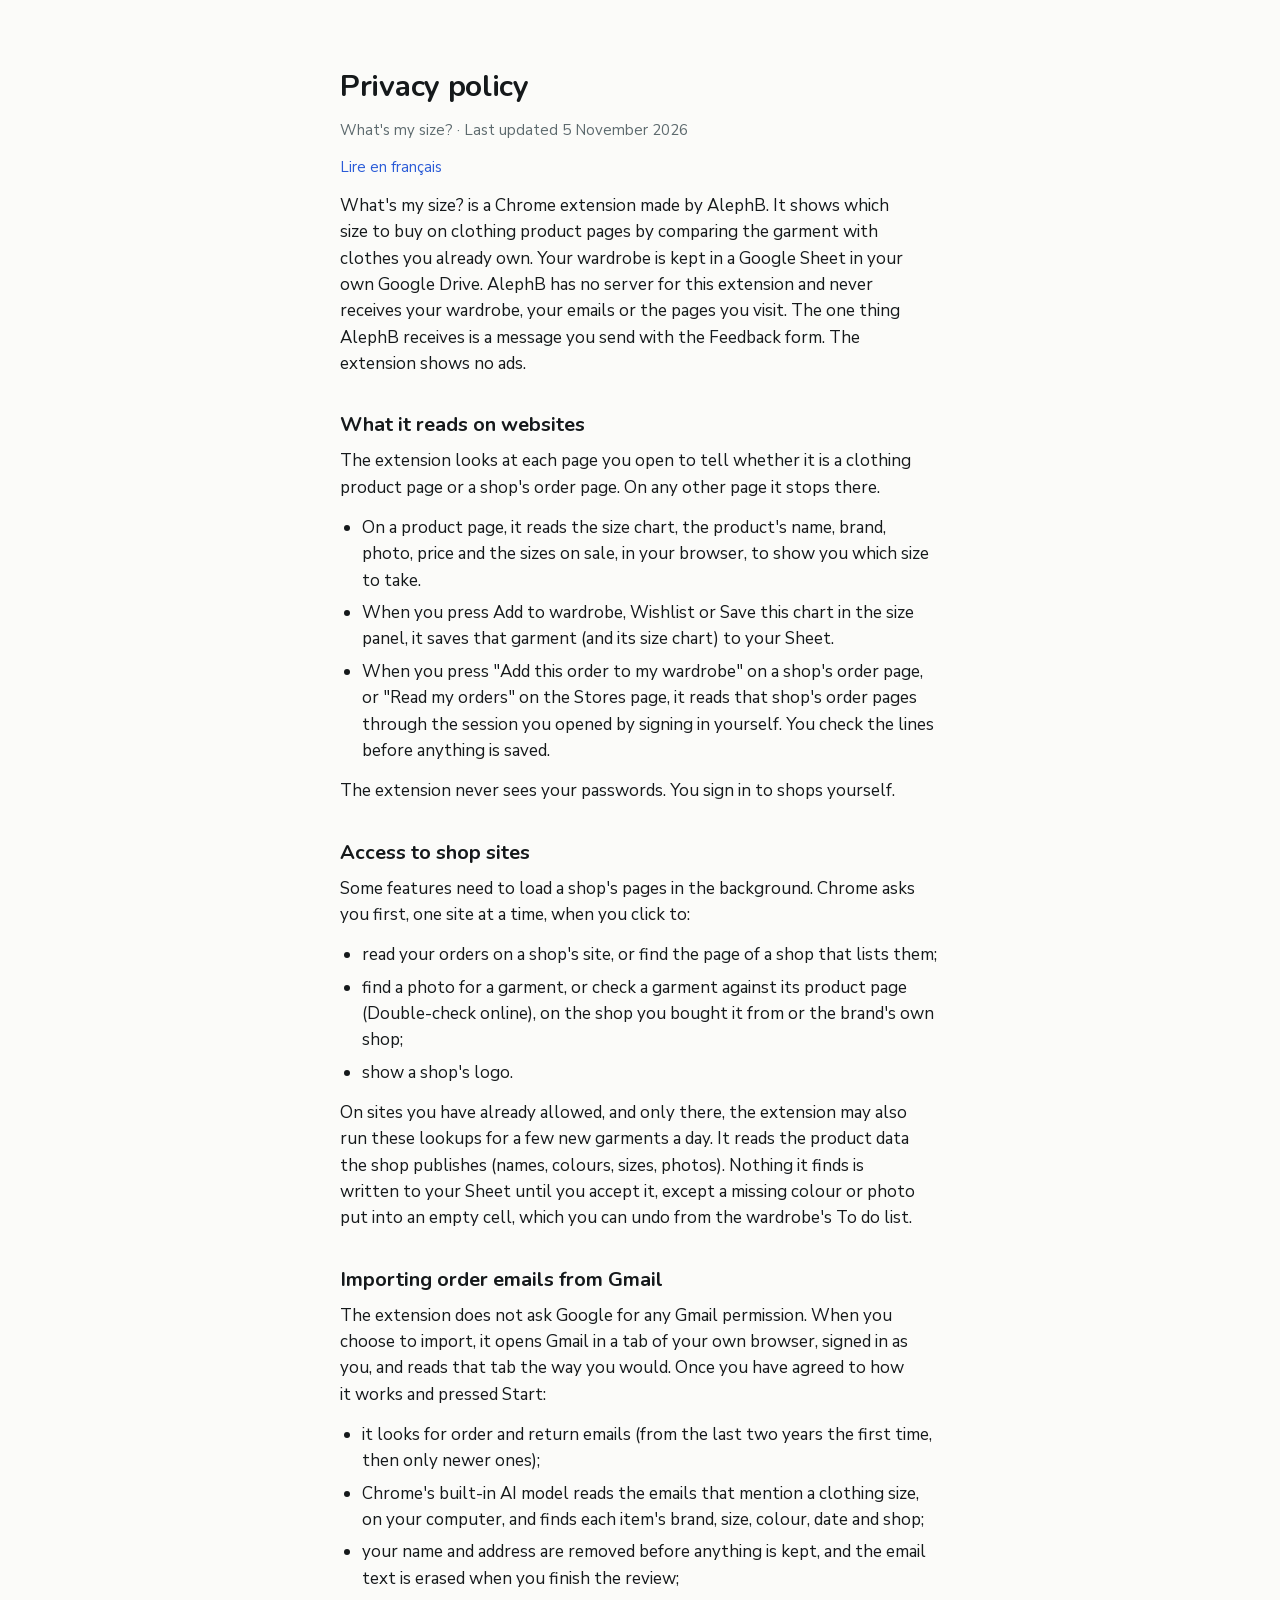
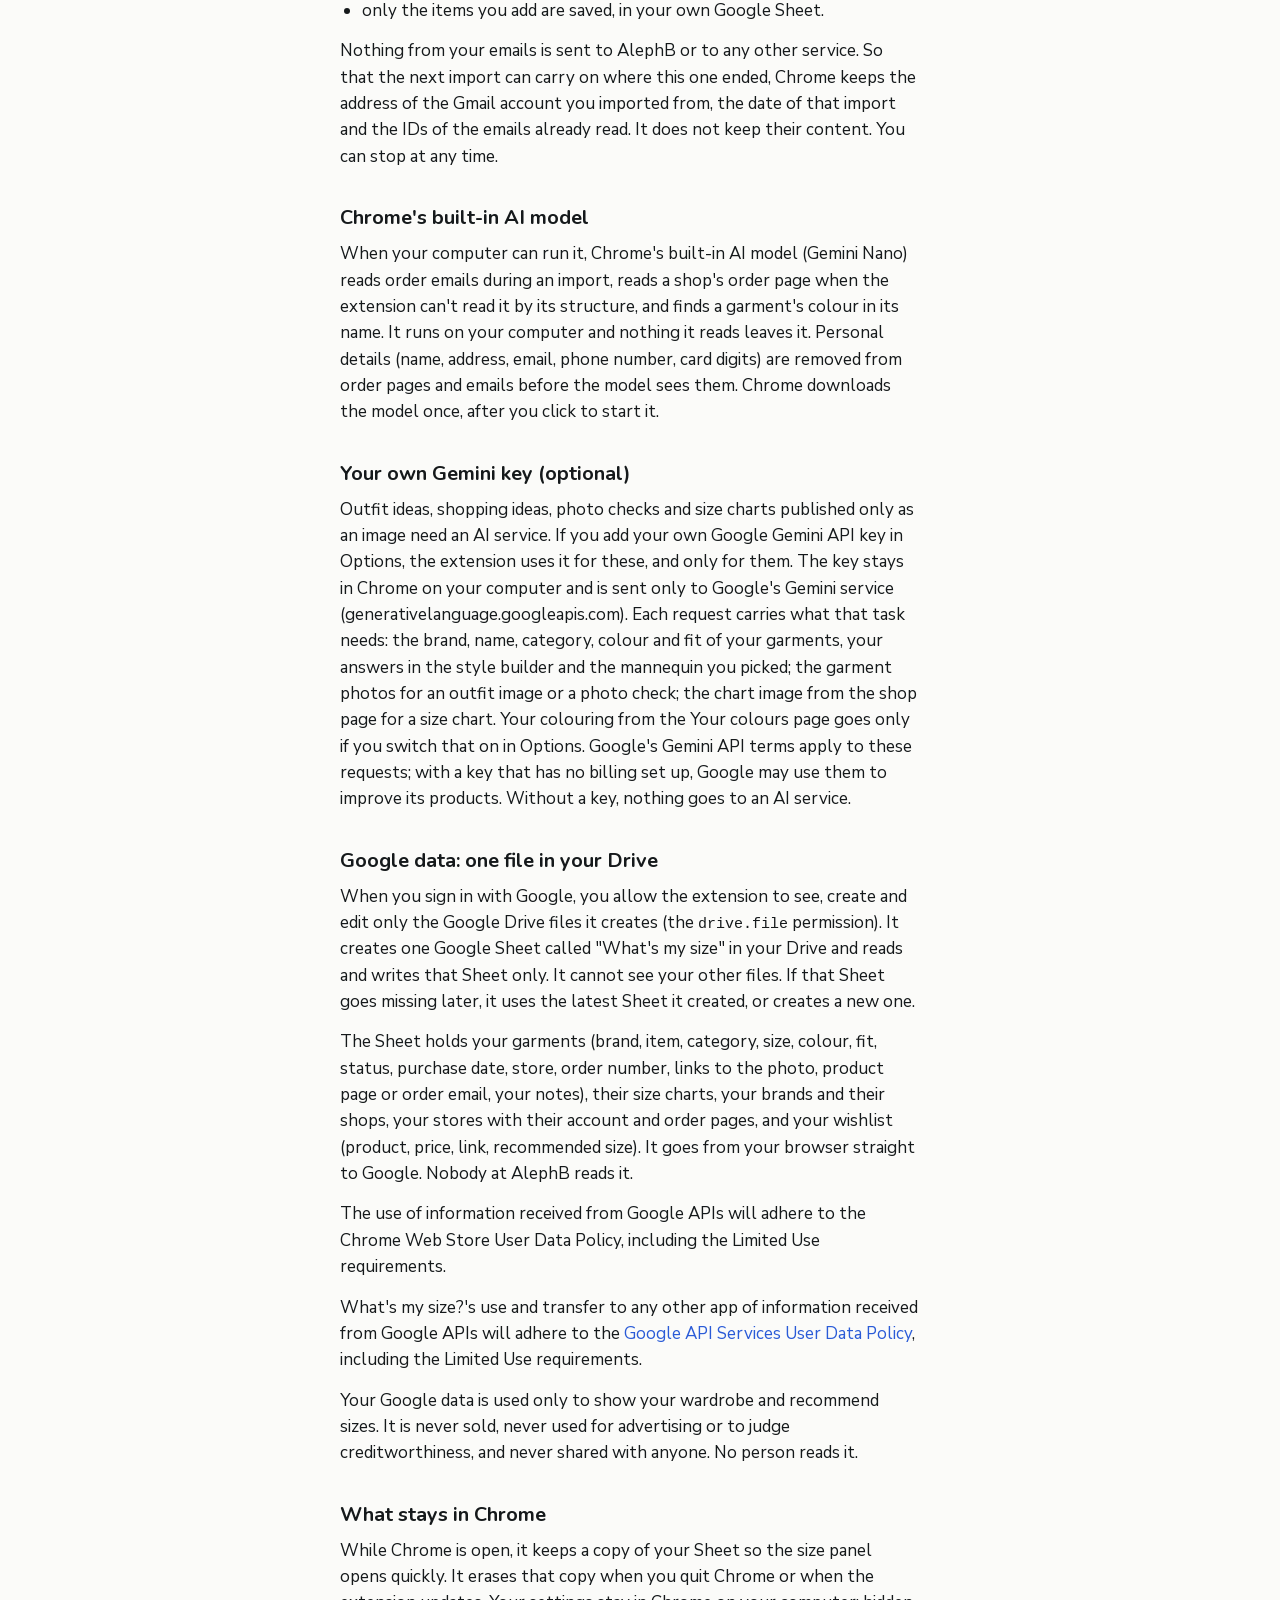
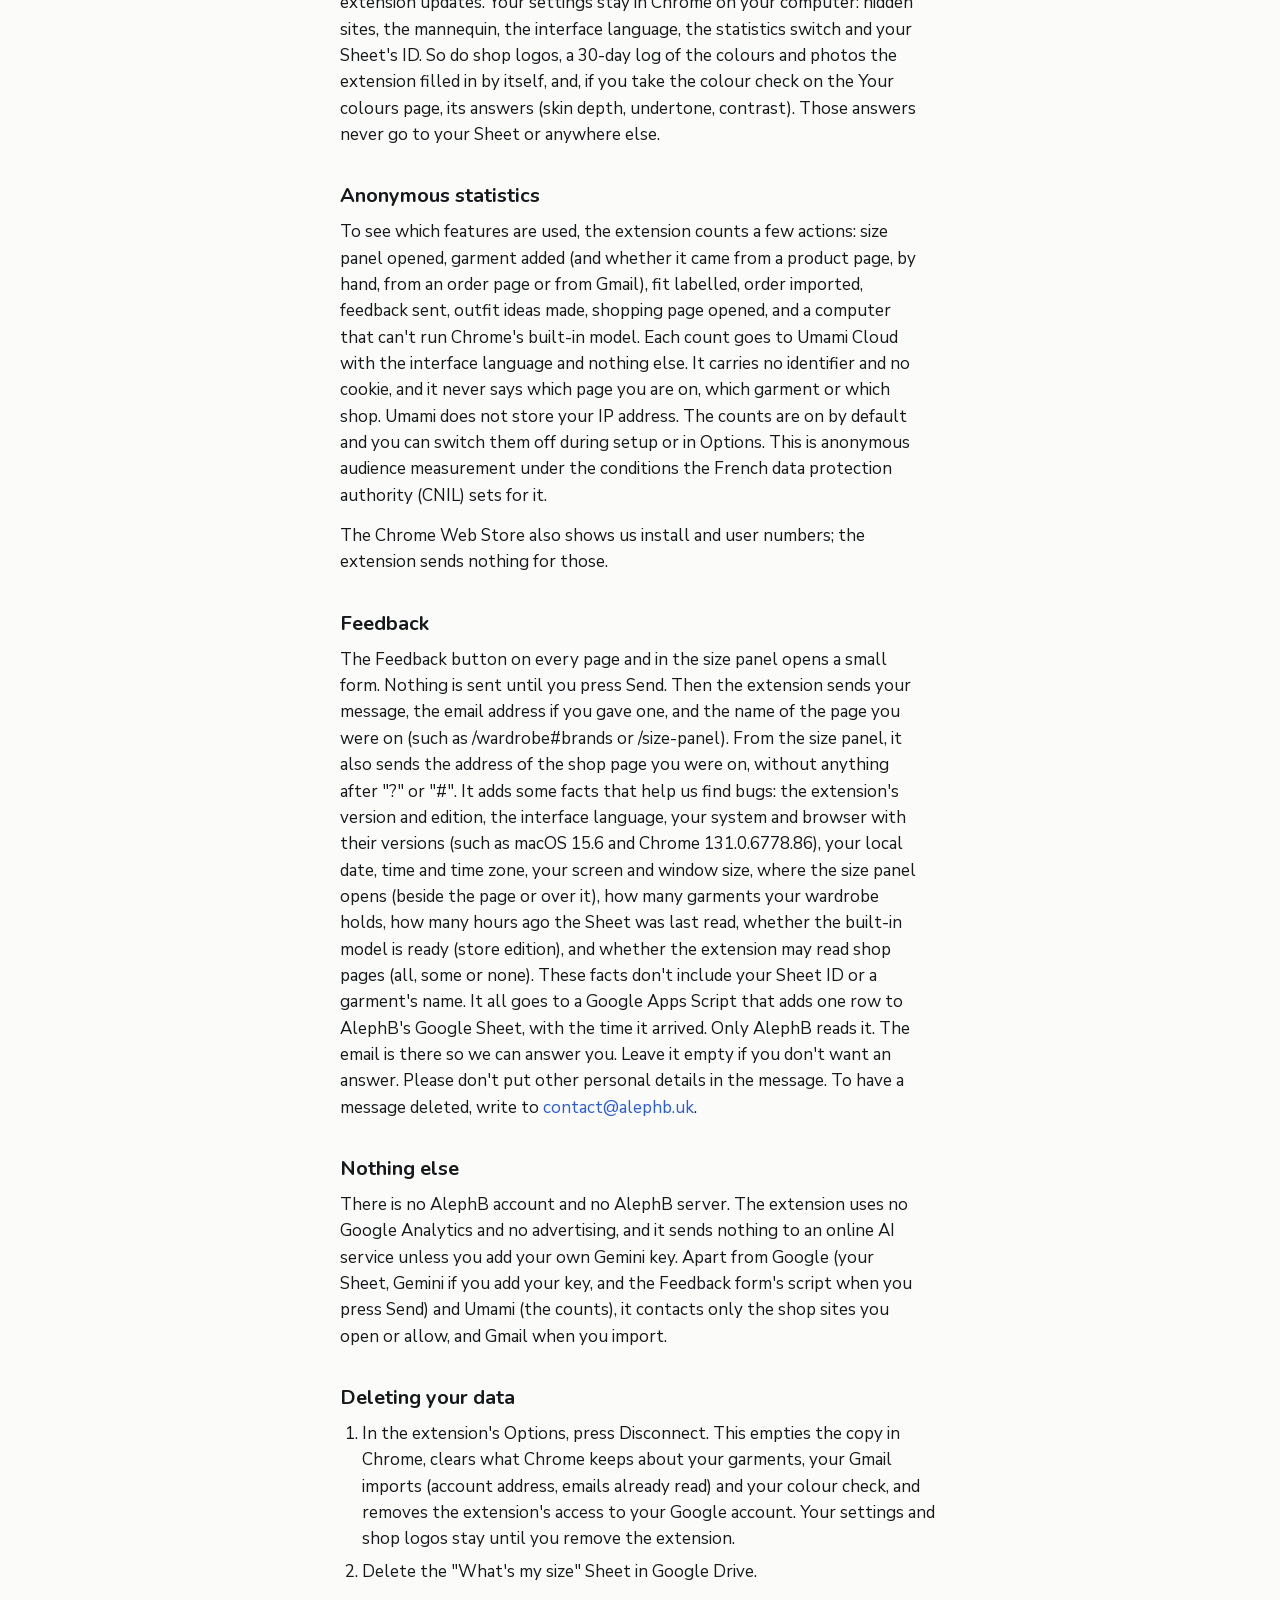
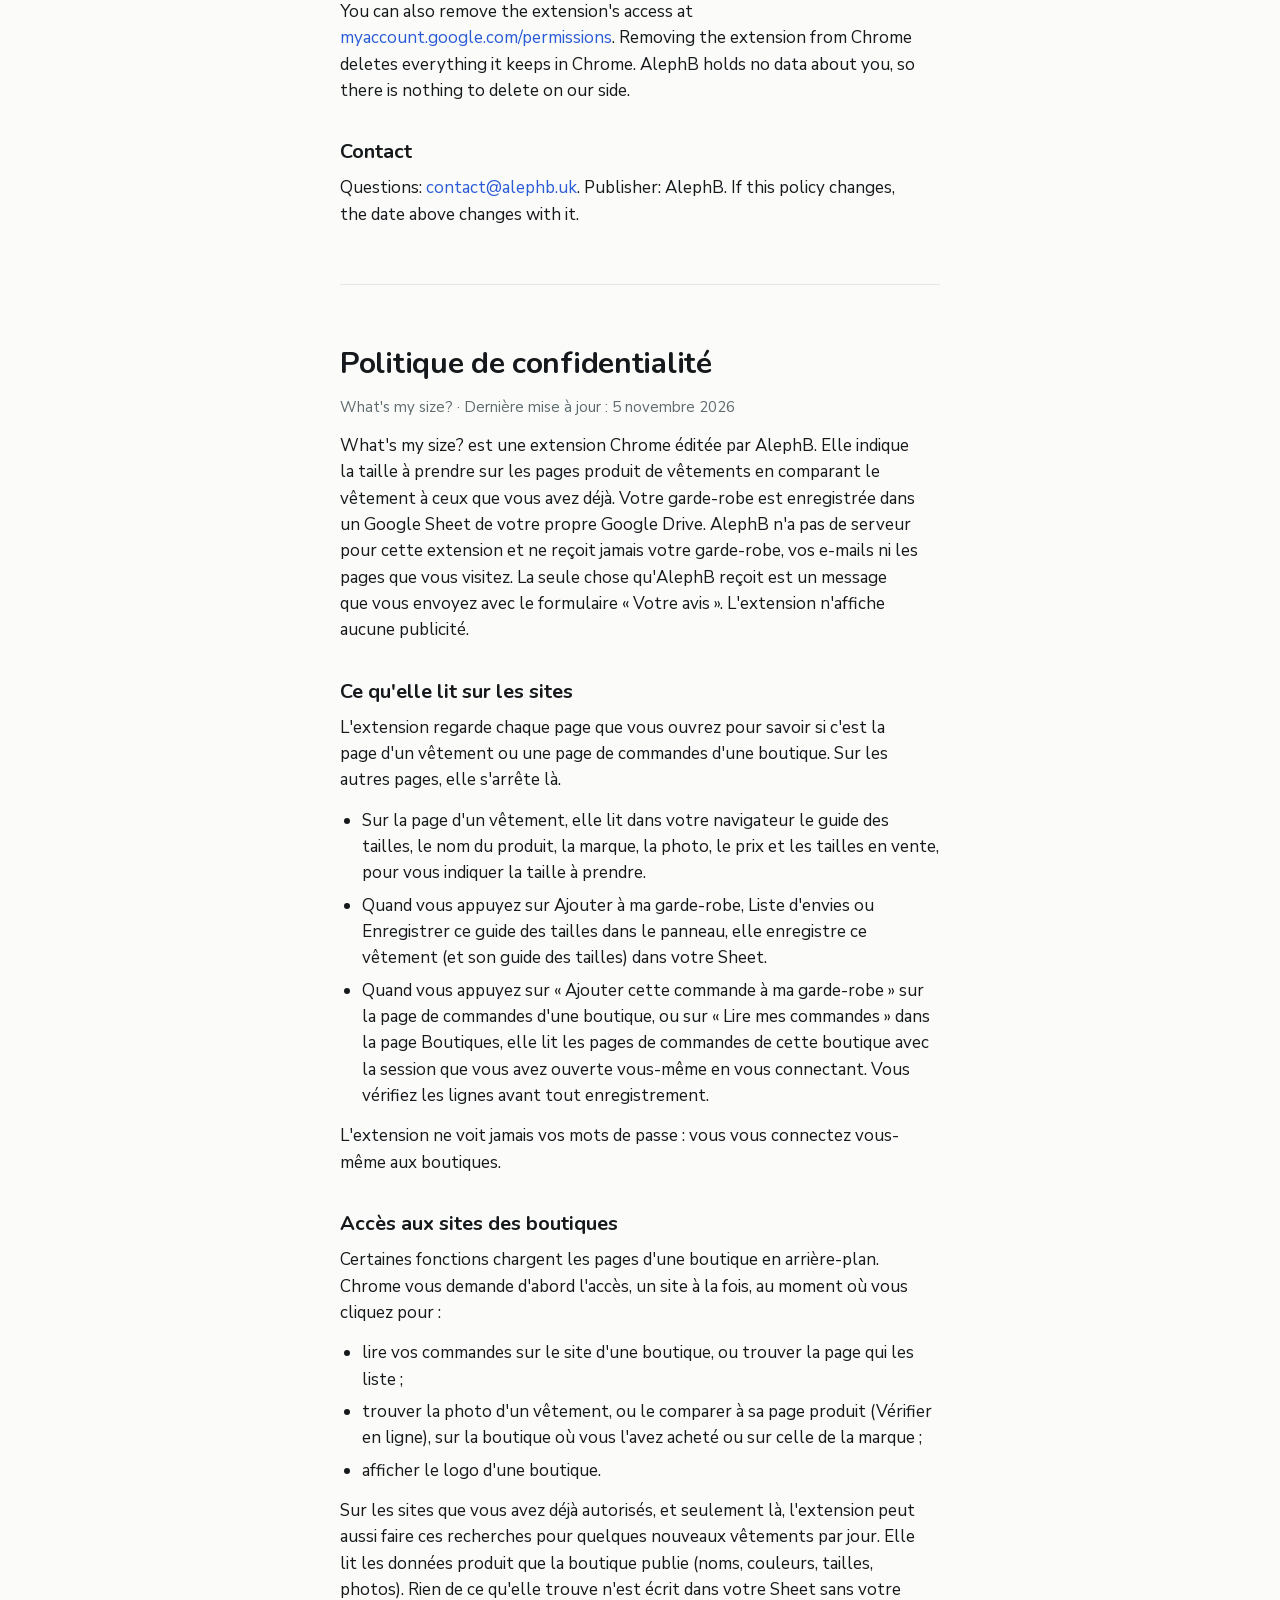
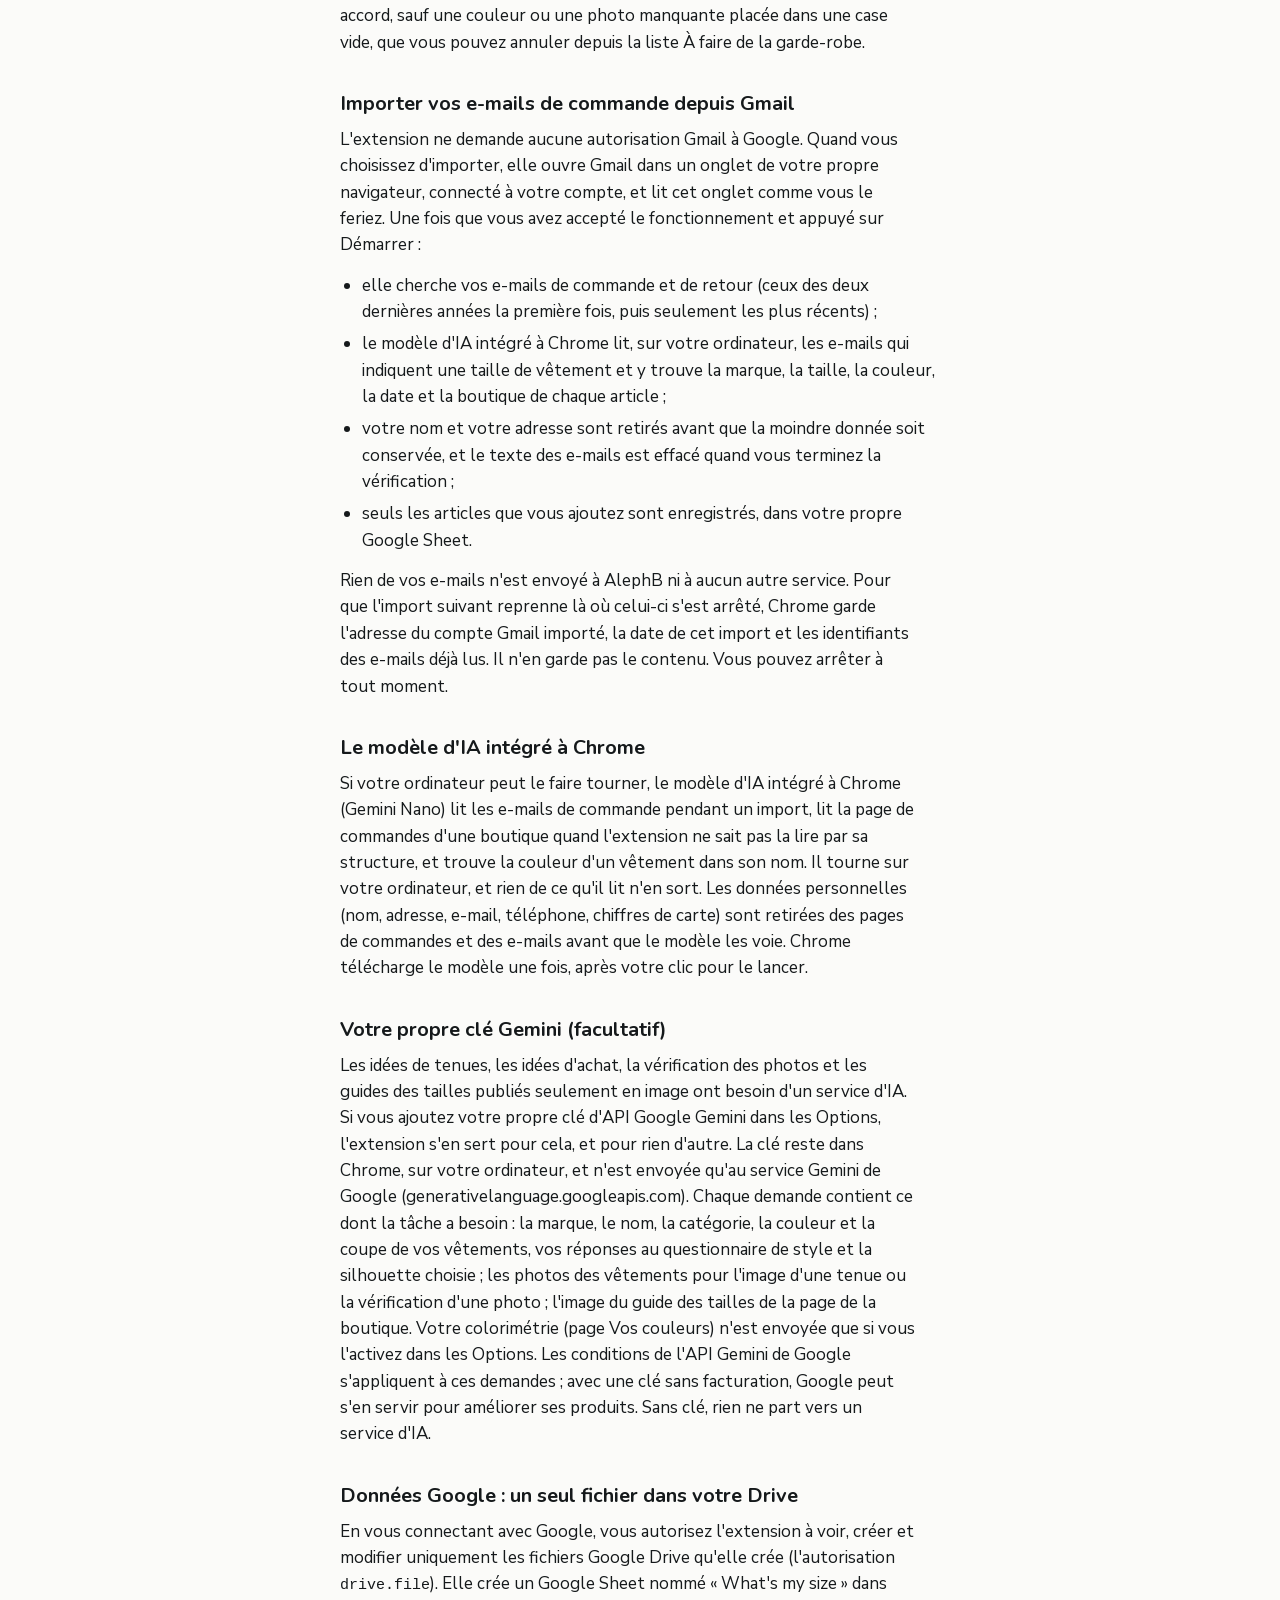
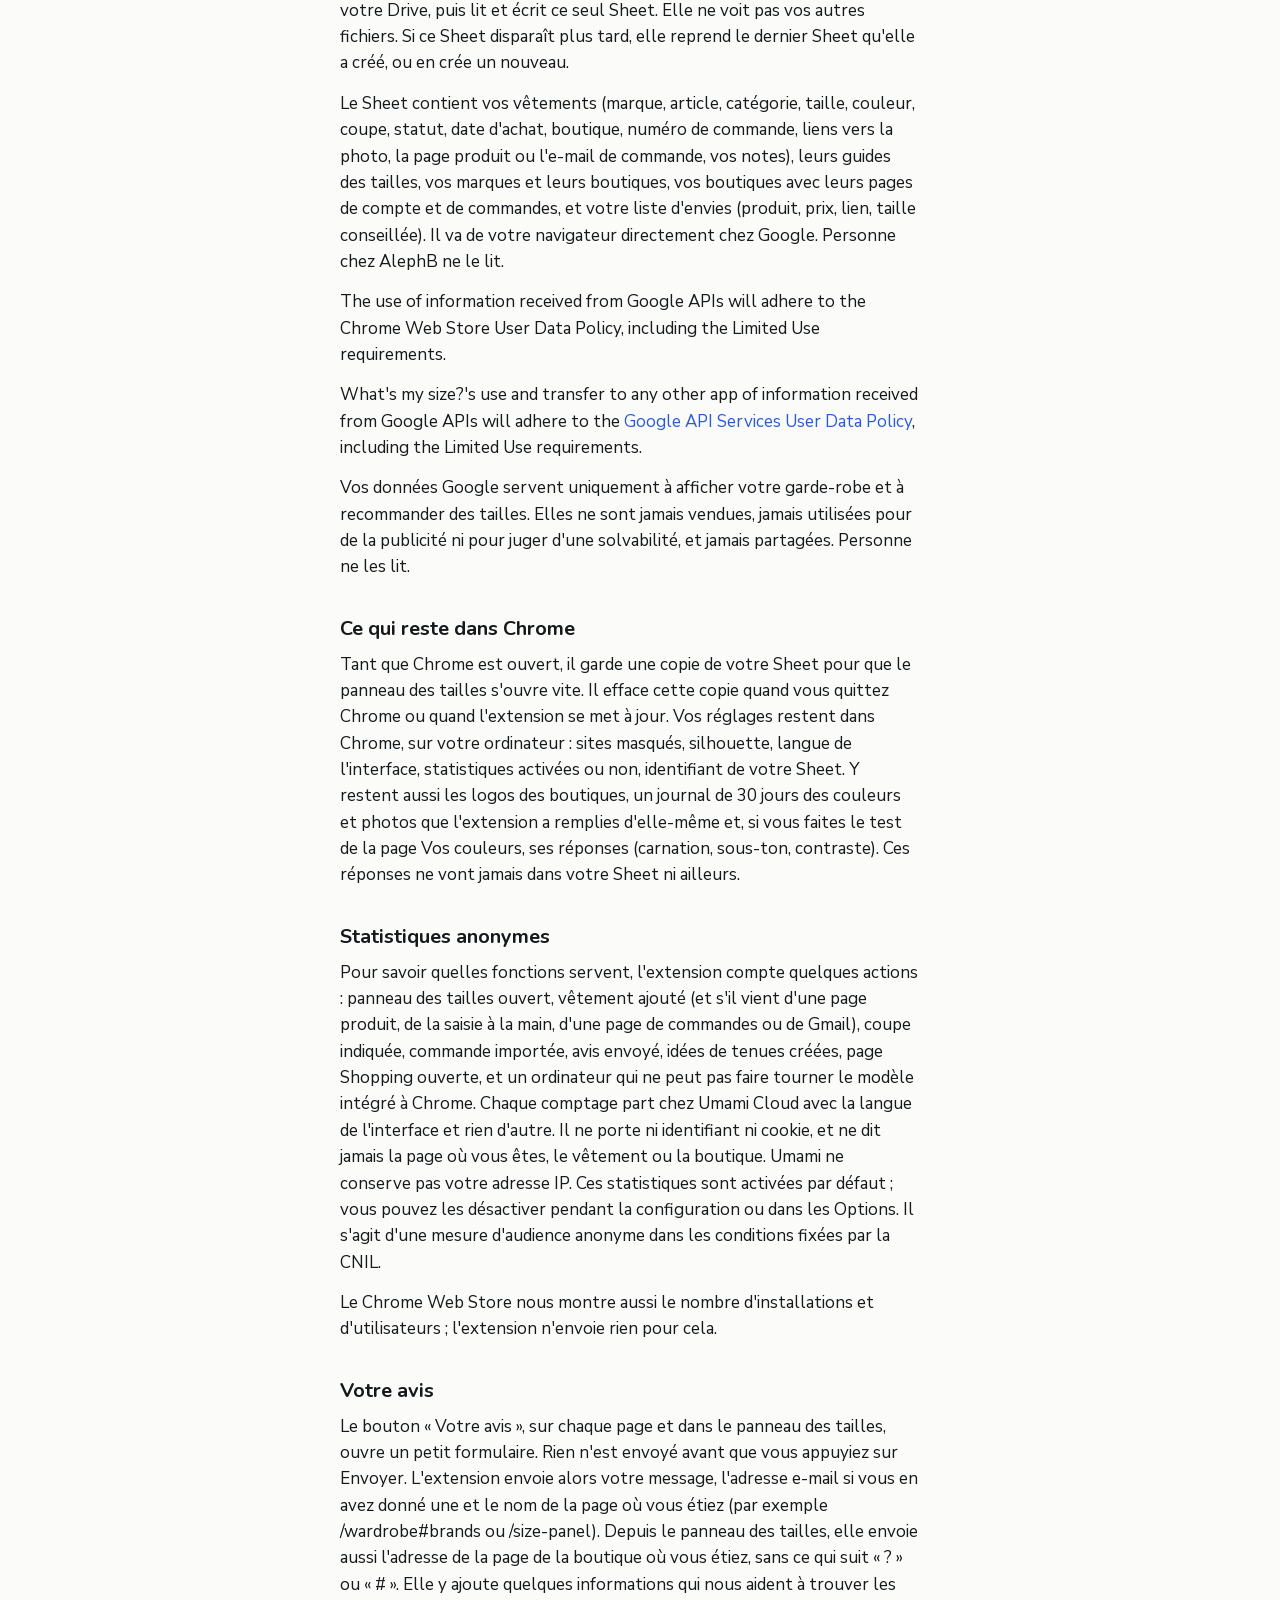
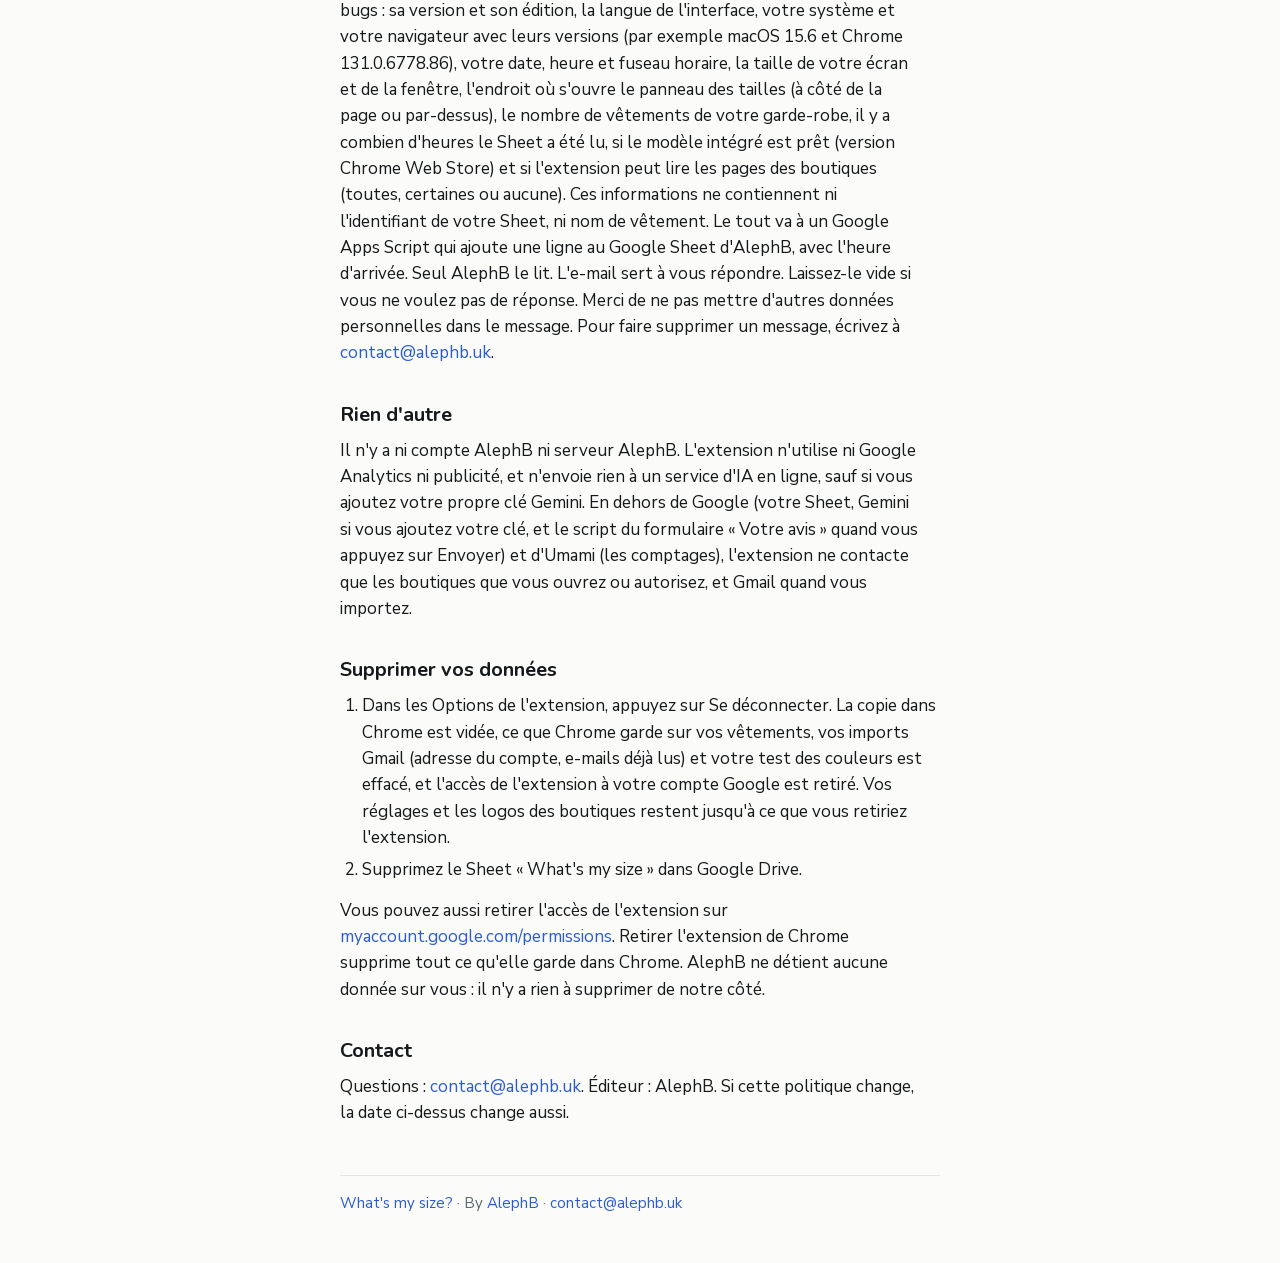
==== commit 787b5212: "Privacy: own Gemini key section, two new counts (draft, not pushed)" ====
--- a/privacy.html
+++ b/privacy.html
@@ -66,6 +66,9 @@
   <h2>Chrome's built-in AI model</h2>
   <p>When your computer can run it, Chrome's built-in AI model (Gemini Nano) reads order emails during an import, reads a shop's order page when the extension can't read it by its structure, and finds a garment's colour in its name. It runs on your computer and nothing it reads leaves it. Personal details (name, address, email, phone number, card digits) are removed from order pages and emails before the model sees them. Chrome downloads the model once, after you click to start it.</p>
 
+  <h2>Your own Gemini key (optional)</h2>
+  <p>Outfit ideas, shopping ideas, photo checks and size charts published only as an image need an AI service. If you add your own Google Gemini API key in Options, the extension uses it for these, and only for them. The key stays in Chrome on your computer and is sent only to Google's Gemini service (generativelanguage.googleapis.com). Each request carries what that task needs: the brand, name, category, colour and fit of your garments, your answers in the style builder and the mannequin you picked; the garment photos for an outfit image or a photo check; the chart image from the shop page for a size chart. Your colouring from the Your colours page goes only if you switch that on in Options. Google's Gemini API terms apply to these requests; with a key that has no billing set up, Google may use them to improve its products. Without a key, nothing goes to an AI service.</p>
+
   <h2>Google data: one file in your Drive</h2>
   <p>When you sign in with Google, you allow the extension to see, create and edit only the Google Drive files it creates (the <code>drive.file</code> permission). It creates one Google Sheet called "What's my size" in your Drive and reads and writes that Sheet only. It cannot see your other files. If that Sheet goes missing later, it uses the latest Sheet it created, or creates a new one.</p>
   <p>The Sheet holds your garments (brand, item, category, size, colour, fit, status, purchase date, store, order number, links to the photo, product page or order email, your notes), their size charts, your brands and their shops, your stores with their account and order pages, and your wishlist (product, price, link, recommended size). It goes from your browser straight to Google. Nobody at AlephB reads it.</p>
@@ -77,14 +80,14 @@
   <p>While Chrome is open, it keeps a copy of your Sheet so the size panel opens quickly. It erases that copy when you quit Chrome or when the extension updates. Your settings stay in Chrome on your computer: hidden sites, the mannequin, the interface language, the statistics switch and your Sheet's ID. So do shop logos, a 30-day log of the colours and photos the extension filled in by itself, and, if you take the colour check on the Your colours page, its answers (skin depth, undertone, contrast). Those answers never go to your Sheet or anywhere else.</p>
 
   <h2>Anonymous statistics</h2>
-  <p>To see which features are used, the extension counts a few actions: size panel opened, garment added (and whether it came from a product page, by hand, from an order page or from Gmail), fit labelled, order imported, feedback sent, and a computer that can't run Chrome's built-in model. Each count goes to Umami Cloud with the interface language and nothing else. It carries no identifier and no cookie, and it never says which page you are on, which garment or which shop. Umami does not store your IP address. The counts are on by default and you can switch them off during setup or in Options. This is anonymous audience measurement under the conditions the French data protection authority (CNIL) sets for it.</p>
+  <p>To see which features are used, the extension counts a few actions: size panel opened, garment added (and whether it came from a product page, by hand, from an order page or from Gmail), fit labelled, order imported, feedback sent, outfit ideas made, shopping page opened, and a computer that can't run Chrome's built-in model. Each count goes to Umami Cloud with the interface language and nothing else. It carries no identifier and no cookie, and it never says which page you are on, which garment or which shop. Umami does not store your IP address. The counts are on by default and you can switch them off during setup or in Options. This is anonymous audience measurement under the conditions the French data protection authority (CNIL) sets for it.</p>
   <p>The Chrome Web Store also shows us install and user numbers; the extension sends nothing for those.</p>
 
   <h2>Feedback</h2>
   <p>The Feedback button on every page and in the size panel opens a small form. Nothing is sent until you press Send. Then the extension sends your message, the email address if you gave one, and the name of the page you were on (such as /wardrobe#brands or /size-panel). From the size panel, it also sends the address of the shop page you were on, without anything after "?" or "#". It adds some facts that help us find bugs: the extension's version and edition, the interface language, your system and browser with their versions (such as macOS 15.6 and Chrome 131.0.6778.86), your local date, time and time zone, your screen and window size, where the size panel opens (beside the page or over it), how many garments your wardrobe holds, how many hours ago the Sheet was last read, whether the built-in model is ready (store edition), and whether the extension may read shop pages (all, some or none). These facts don't include your Sheet ID or a garment's name. It all goes to a Google Apps Script that adds one row to AlephB's Google Sheet, with the time it arrived. Only AlephB reads it. The email is there so we can answer you. Leave it empty if you don't want an answer. Please don't put other personal details in the message. To have a message deleted, write to <a href="mailto:contact@alephb.uk">contact@alephb.uk</a>.</p>
 
   <h2>Nothing else</h2>
-  <p>There is no AlephB account and no AlephB server. The extension uses no Google Analytics and no advertising, and it sends nothing to any online AI service. Apart from Google (your Sheet, and the Feedback form's script when you press Send) and Umami (the counts), it contacts only the shop sites you open or allow, and Gmail when you import.</p>
+  <p>There is no AlephB account and no AlephB server. The extension uses no Google Analytics and no advertising, and it sends nothing to an online AI service unless you add your own Gemini key. Apart from Google (your Sheet, Gemini if you add your key, and the Feedback form's script when you press Send) and Umami (the counts), it contacts only the shop sites you open or allow, and Gmail when you import.</p>
 
   <h2>Deleting your data</h2>
   <ol>
@@ -135,6 +138,9 @@
   <h2>Le modèle d'IA intégré à Chrome</h2>
   <p>Si votre ordinateur peut le faire tourner, le modèle d'IA intégré à Chrome (Gemini Nano) lit les e-mails de commande pendant un import, lit la page de commandes d'une boutique quand l'extension ne sait pas la lire par sa structure, et trouve la couleur d'un vêtement dans son nom. Il tourne sur votre ordinateur, et rien de ce qu'il lit n'en sort. Les données personnelles (nom, adresse, e-mail, téléphone, chiffres de carte) sont retirées des pages de commandes et des e-mails avant que le modèle les voie. Chrome télécharge le modèle une fois, après votre clic pour le lancer.</p>
 
+  <h2>Votre propre clé Gemini (facultatif)</h2>
+  <p>Les idées de tenues, les idées d'achat, la vérification des photos et les guides des tailles publiés seulement en image ont besoin d'un service d'IA. Si vous ajoutez votre propre clé d'API Google Gemini dans les Options, l'extension s'en sert pour cela, et pour rien d'autre. La clé reste dans Chrome, sur votre ordinateur, et n'est envoyée qu'au service Gemini de Google (generativelanguage.googleapis.com). Chaque demande contient ce dont la tâche a besoin : la marque, le nom, la catégorie, la couleur et la coupe de vos vêtements, vos réponses au questionnaire de style et la silhouette choisie ; les photos des vêtements pour l'image d'une tenue ou la vérification d'une photo ; l'image du guide des tailles de la page de la boutique. Votre colorimétrie (page Vos couleurs) n'est envoyée que si vous l'activez dans les Options. Les conditions de l'API Gemini de Google s'appliquent à ces demandes ; avec une clé sans facturation, Google peut s'en servir pour améliorer ses produits. Sans clé, rien ne part vers un service d'IA.</p>
+
   <h2>Données Google : un seul fichier dans votre Drive</h2>
   <p>En vous connectant avec Google, vous autorisez l'extension à voir, créer et modifier uniquement les fichiers Google Drive qu'elle crée (l'autorisation <code>drive.file</code>). Elle crée un Google Sheet nommé « What's my size » dans votre Drive, puis lit et écrit ce seul Sheet. Elle ne voit pas vos autres fichiers. Si ce Sheet disparaît plus tard, elle reprend le dernier Sheet qu'elle a créé, ou en crée un nouveau.</p>
   <p>Le Sheet contient vos vêtements (marque, article, catégorie, taille, couleur, coupe, statut, date d'achat, boutique, numéro de commande, liens vers la photo, la page produit ou l'e-mail de commande, vos notes), leurs guides des tailles, vos marques et leurs boutiques, vos boutiques avec leurs pages de compte et de commandes, et votre liste d'envies (produit, prix, lien, taille conseillée). Il va de votre navigateur directement chez Google. Personne chez AlephB ne le lit.</p>
@@ -146,14 +152,14 @@
   <p>Tant que Chrome est ouvert, il garde une copie de votre Sheet pour que le panneau des tailles s'ouvre vite. Il efface cette copie quand vous quittez Chrome ou quand l'extension se met à jour. Vos réglages restent dans Chrome, sur votre ordinateur : sites masqués, silhouette, langue de l'interface, statistiques activées ou non, identifiant de votre Sheet. Y restent aussi les logos des boutiques, un journal de 30 jours des couleurs et photos que l'extension a remplies d'elle-même et, si vous faites le test de la page Vos couleurs, ses réponses (carnation, sous-ton, contraste). Ces réponses ne vont jamais dans votre Sheet ni ailleurs.</p>
 
   <h2>Statistiques anonymes</h2>
-  <p>Pour savoir quelles fonctions servent, l'extension compte quelques actions : panneau des tailles ouvert, vêtement ajouté (et s'il vient d'une page produit, de la saisie à la main, d'une page de commandes ou de Gmail), coupe indiquée, commande importée, avis envoyé, et un ordinateur qui ne peut pas faire tourner le modèle intégré à Chrome. Chaque comptage part chez Umami Cloud avec la langue de l'interface et rien d'autre. Il ne porte ni identifiant ni cookie, et ne dit jamais la page où vous êtes, le vêtement ou la boutique. Umami ne conserve pas votre adresse IP. Ces statistiques sont activées par défaut ; vous pouvez les désactiver pendant la configuration ou dans les Options. Il s'agit d'une mesure d'audience anonyme dans les conditions fixées par la CNIL.</p>
+  <p>Pour savoir quelles fonctions servent, l'extension compte quelques actions : panneau des tailles ouvert, vêtement ajouté (et s'il vient d'une page produit, de la saisie à la main, d'une page de commandes ou de Gmail), coupe indiquée, commande importée, avis envoyé, idées de tenues créées, page Shopping ouverte, et un ordinateur qui ne peut pas faire tourner le modèle intégré à Chrome. Chaque comptage part chez Umami Cloud avec la langue de l'interface et rien d'autre. Il ne porte ni identifiant ni cookie, et ne dit jamais la page où vous êtes, le vêtement ou la boutique. Umami ne conserve pas votre adresse IP. Ces statistiques sont activées par défaut ; vous pouvez les désactiver pendant la configuration ou dans les Options. Il s'agit d'une mesure d'audience anonyme dans les conditions fixées par la CNIL.</p>
   <p>Le Chrome Web Store nous montre aussi le nombre d'installations et d'utilisateurs ; l'extension n'envoie rien pour cela.</p>
 
   <h2>Votre avis</h2>
   <p>Le bouton « Votre avis », sur chaque page et dans le panneau des tailles, ouvre un petit formulaire. Rien n'est envoyé avant que vous appuyiez sur Envoyer. L'extension envoie alors votre message, l'adresse e-mail si vous en avez donné une et le nom de la page où vous étiez (par exemple /wardrobe#brands ou /size-panel). Depuis le panneau des tailles, elle envoie aussi l'adresse de la page de la boutique où vous étiez, sans ce qui suit « ? » ou « # ». Elle y ajoute quelques informations qui nous aident à trouver les bugs : sa version et son édition, la langue de l'interface, votre système et votre navigateur avec leurs versions (par exemple macOS 15.6 et Chrome 131.0.6778.86), votre date, heure et fuseau horaire, la taille de votre écran et de la fenêtre, l'endroit où s'ouvre le panneau des tailles (à côté de la page ou par-dessus), le nombre de vêtements de votre garde-robe, il y a combien d'heures le Sheet a été lu, si le modèle intégré est prêt (version Chrome Web Store) et si l'extension peut lire les pages des boutiques (toutes, certaines ou aucune). Ces informations ne contiennent ni l'identifiant de votre Sheet, ni nom de vêtement. Le tout va à un Google Apps Script qui ajoute une ligne au Google Sheet d'AlephB, avec l'heure d'arrivée. Seul AlephB le lit. L'e-mail sert à vous répondre. Laissez-le vide si vous ne voulez pas de réponse. Merci de ne pas mettre d'autres données personnelles dans le message. Pour faire supprimer un message, écrivez à <a href="mailto:contact@alephb.uk">contact@alephb.uk</a>.</p>
 
   <h2>Rien d'autre</h2>
-  <p>Il n'y a ni compte AlephB ni serveur AlephB. L'extension n'utilise ni Google Analytics ni publicité, et n'envoie rien à un service d'IA en ligne. En dehors de Google (votre Sheet, et le script du formulaire « Votre avis » quand vous appuyez sur Envoyer) et d'Umami (les comptages), l'extension ne contacte que les boutiques que vous ouvrez ou autorisez, et Gmail quand vous importez.</p>
+  <p>Il n'y a ni compte AlephB ni serveur AlephB. L'extension n'utilise ni Google Analytics ni publicité, et n'envoie rien à un service d'IA en ligne, sauf si vous ajoutez votre propre clé Gemini. En dehors de Google (votre Sheet, Gemini si vous ajoutez votre clé, et le script du formulaire « Votre avis » quand vous appuyez sur Envoyer) et d'Umami (les comptages), l'extension ne contacte que les boutiques que vous ouvrez ou autorisez, et Gmail quand vous importez.</p>
 
   <h2>Supprimer vos données</h2>
   <ol>
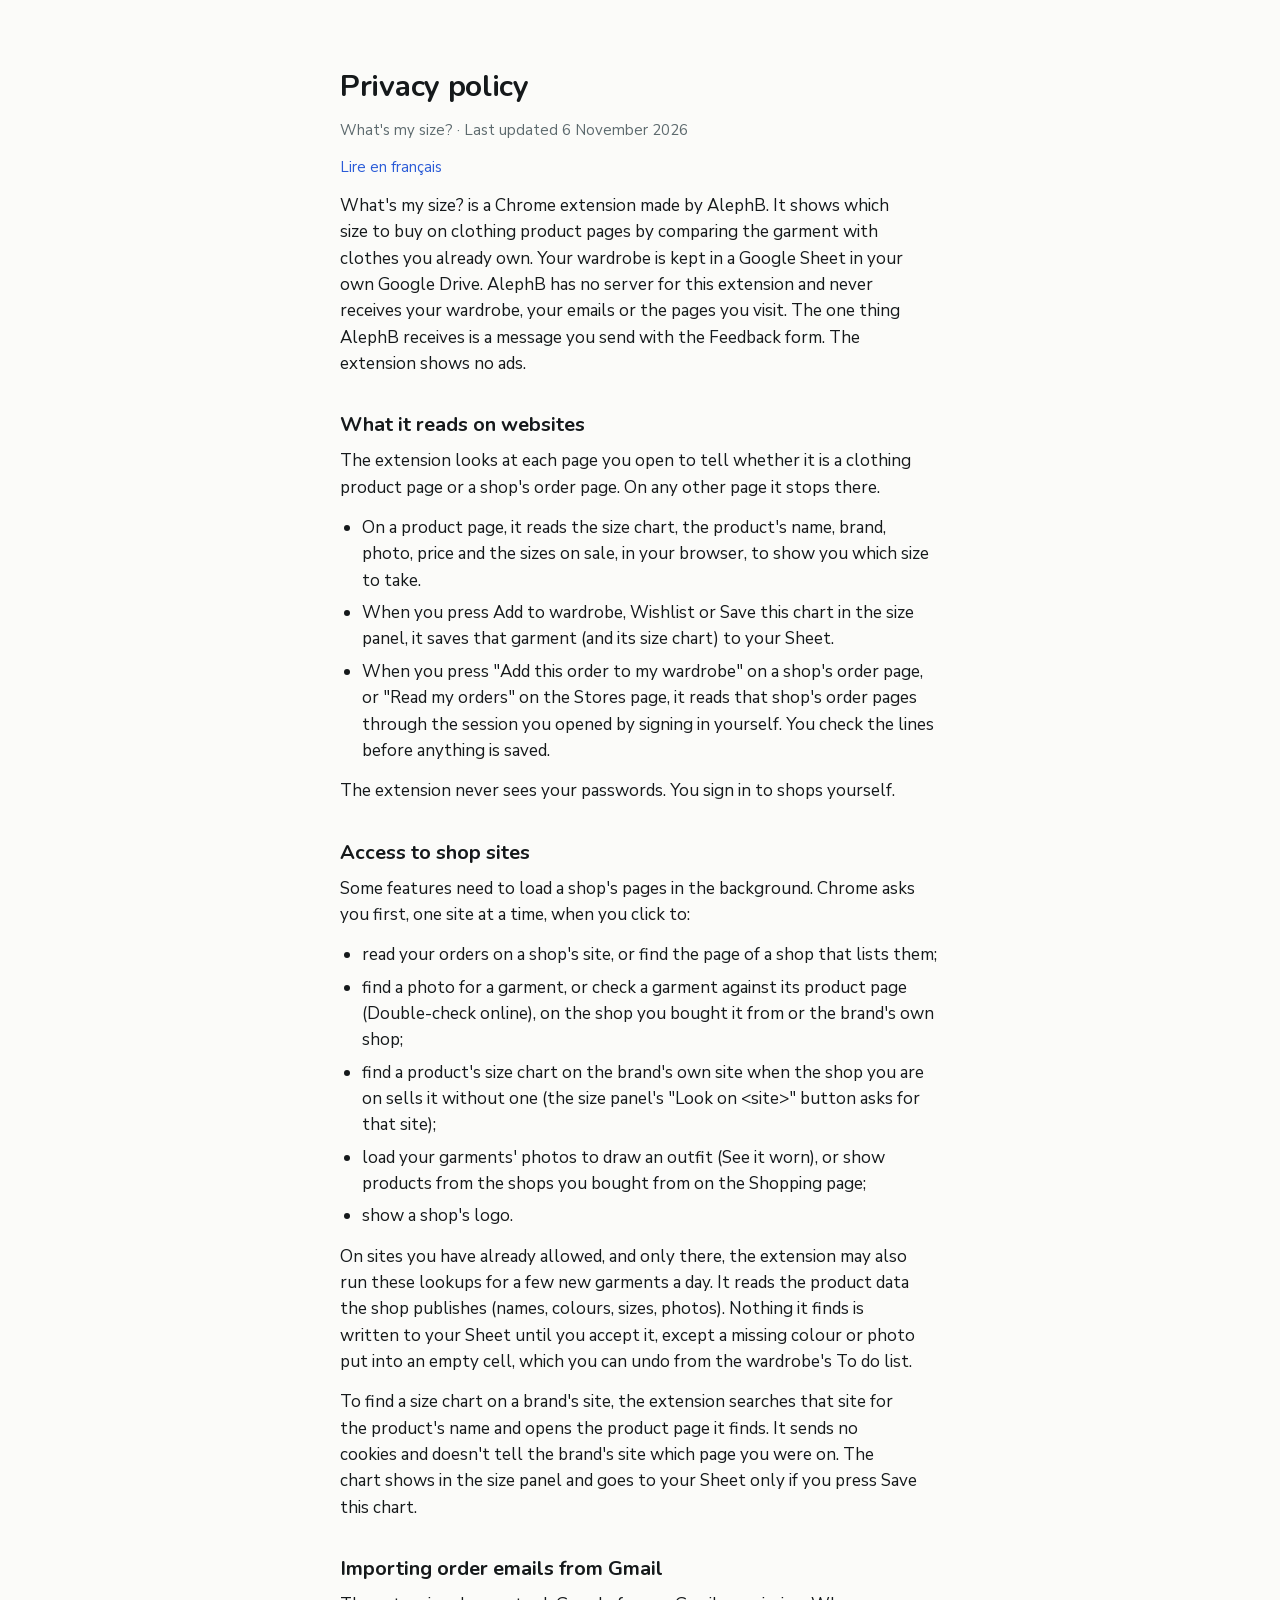
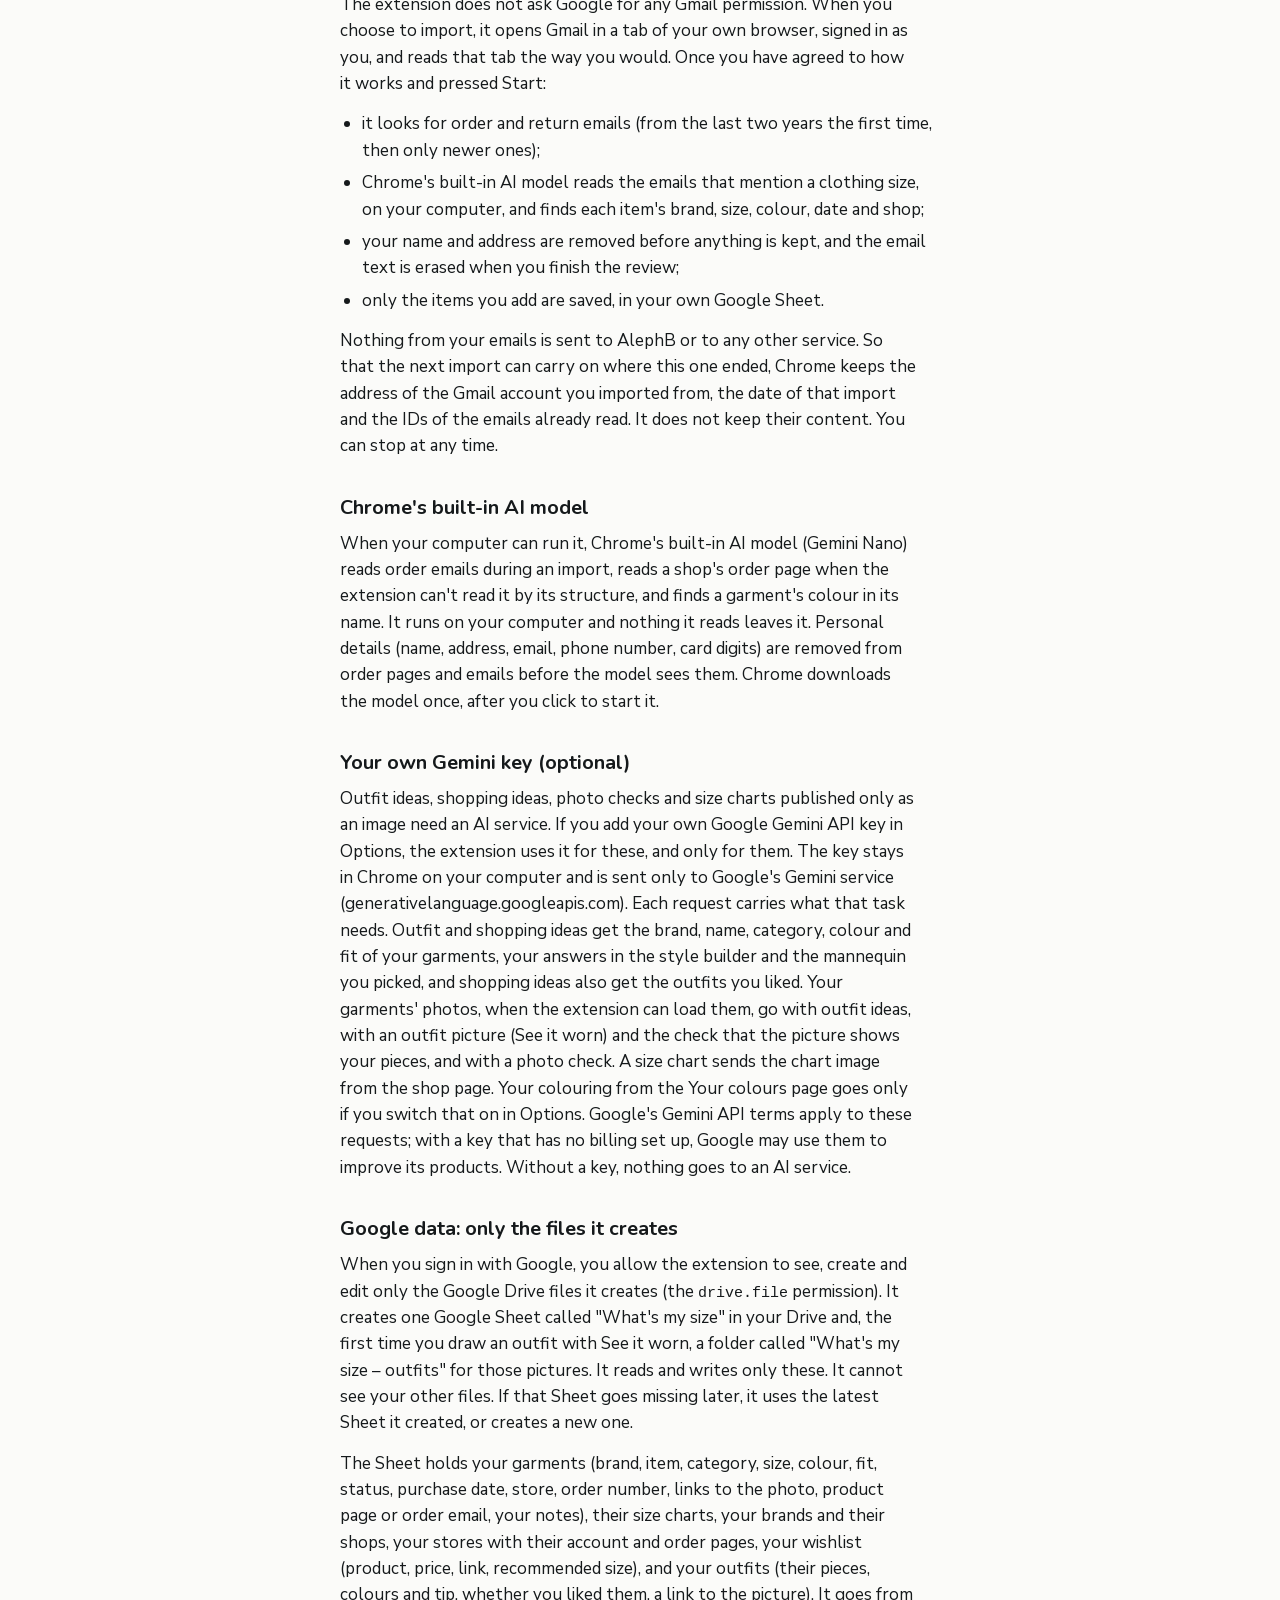
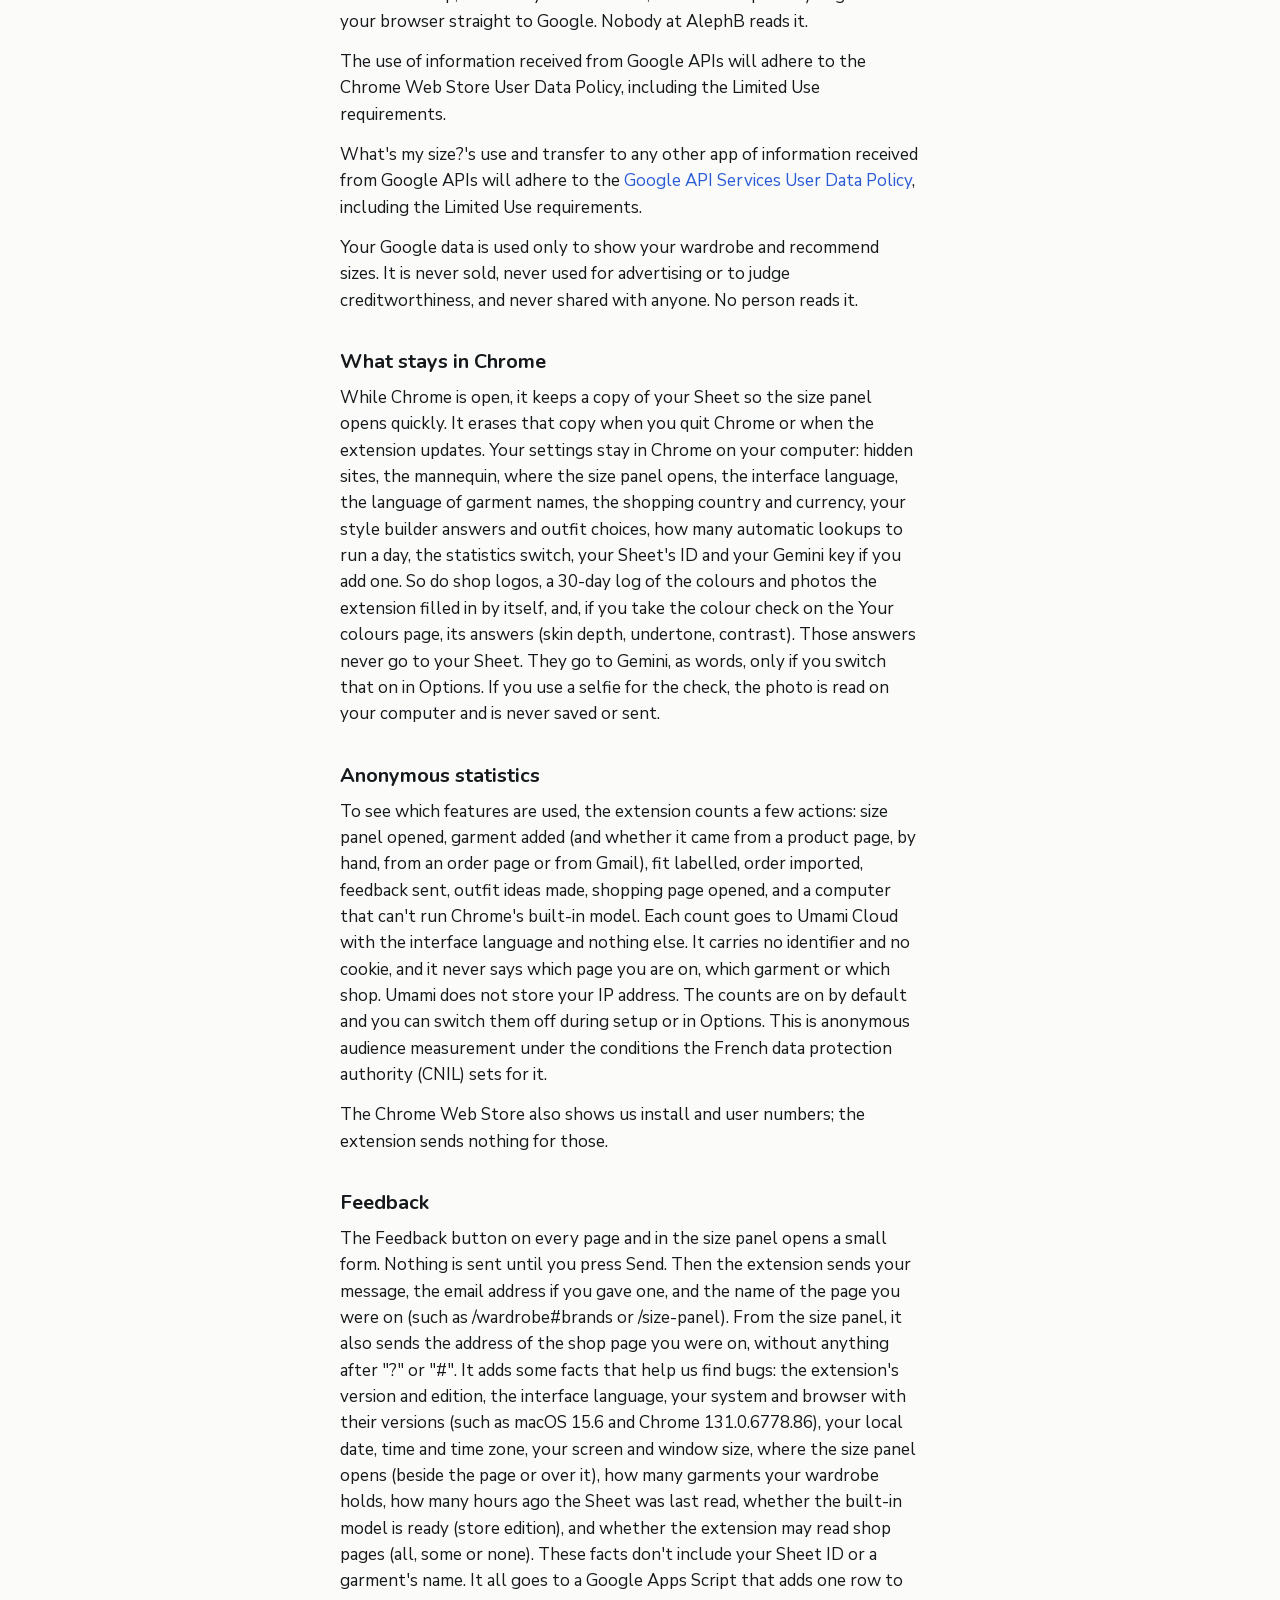
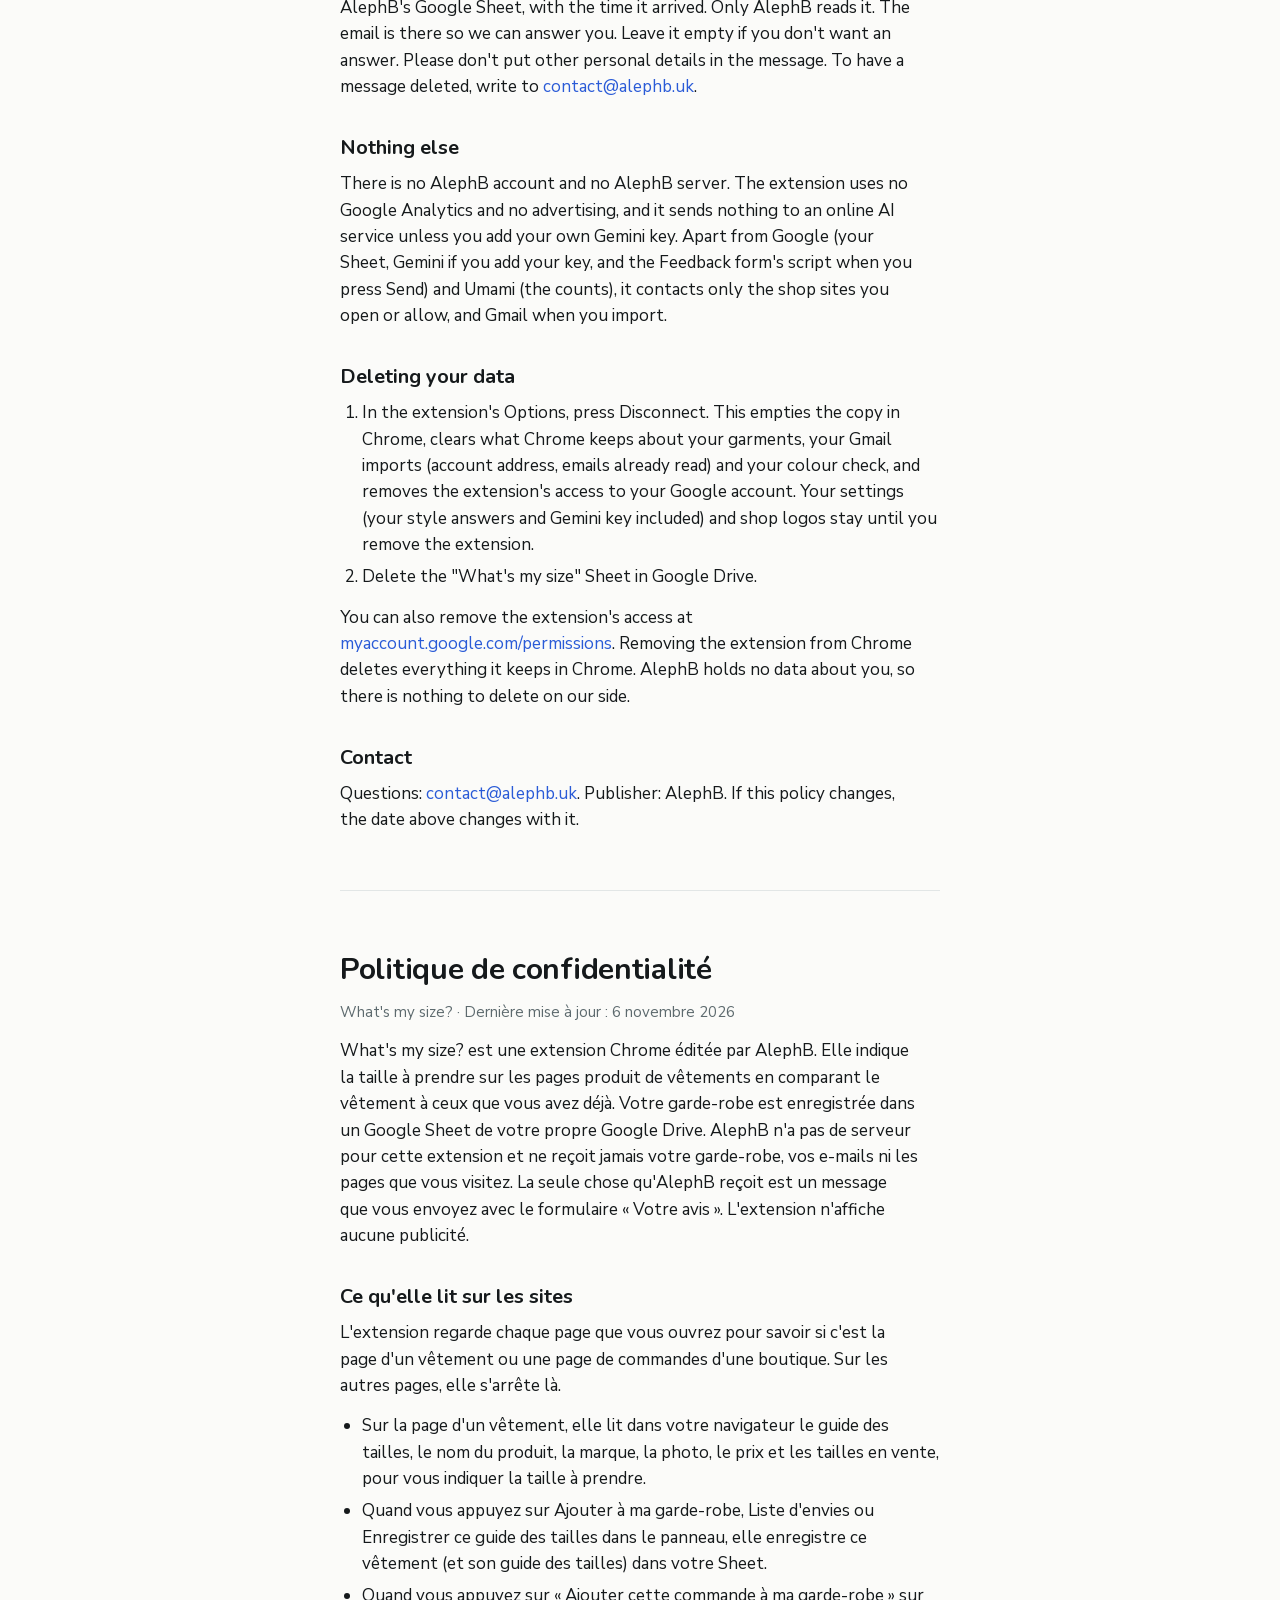
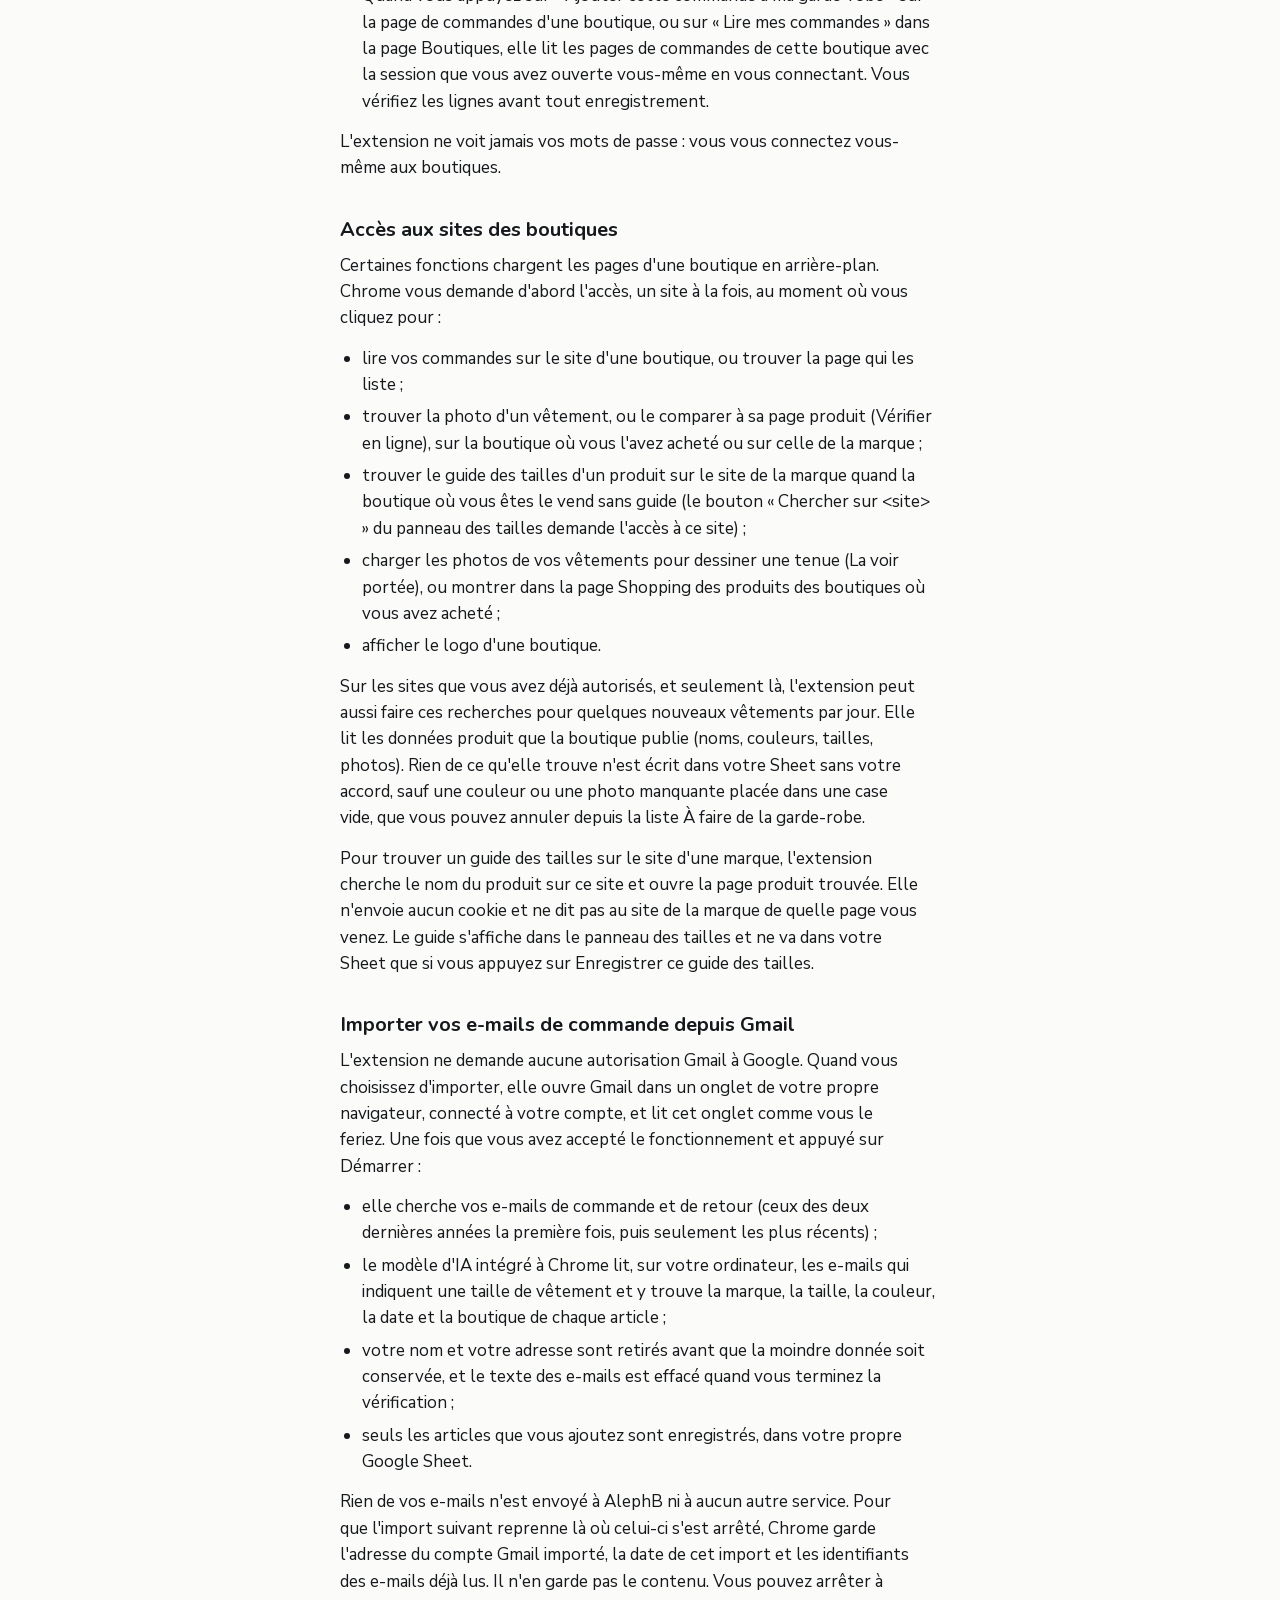
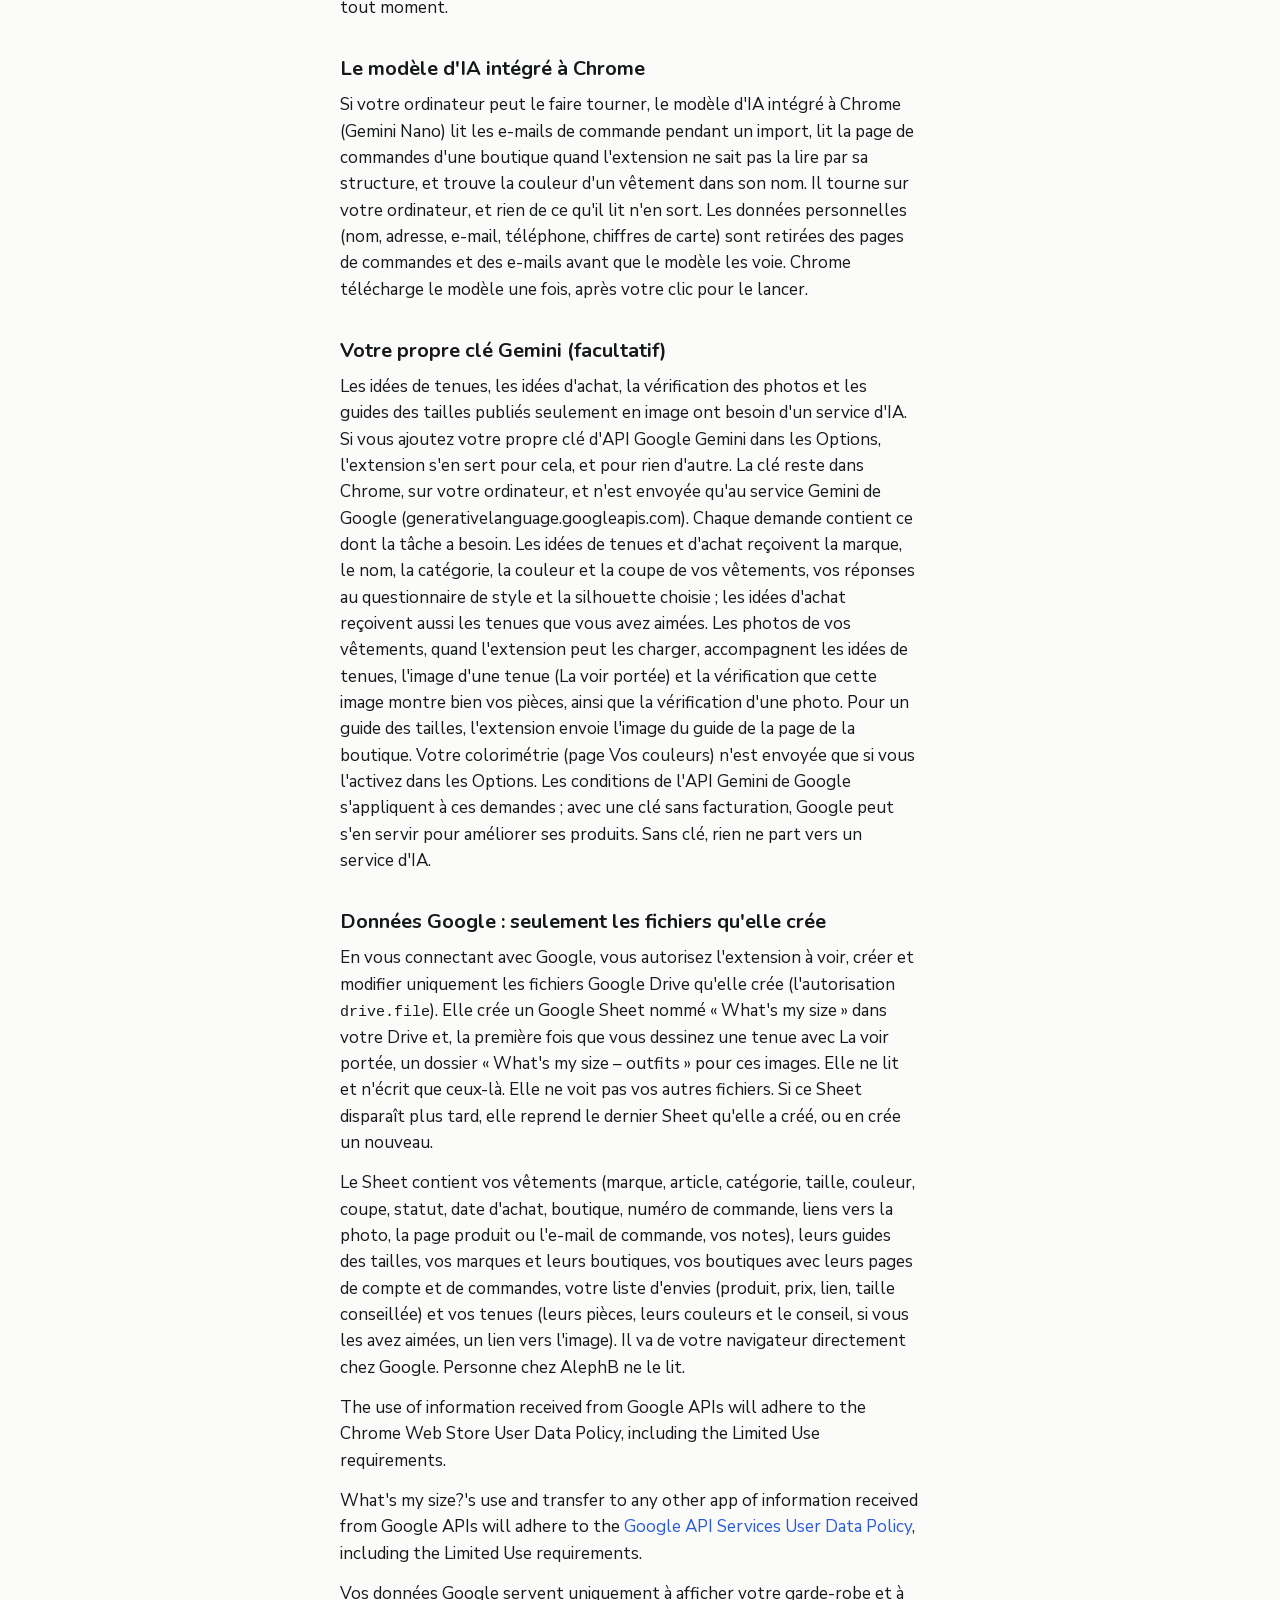
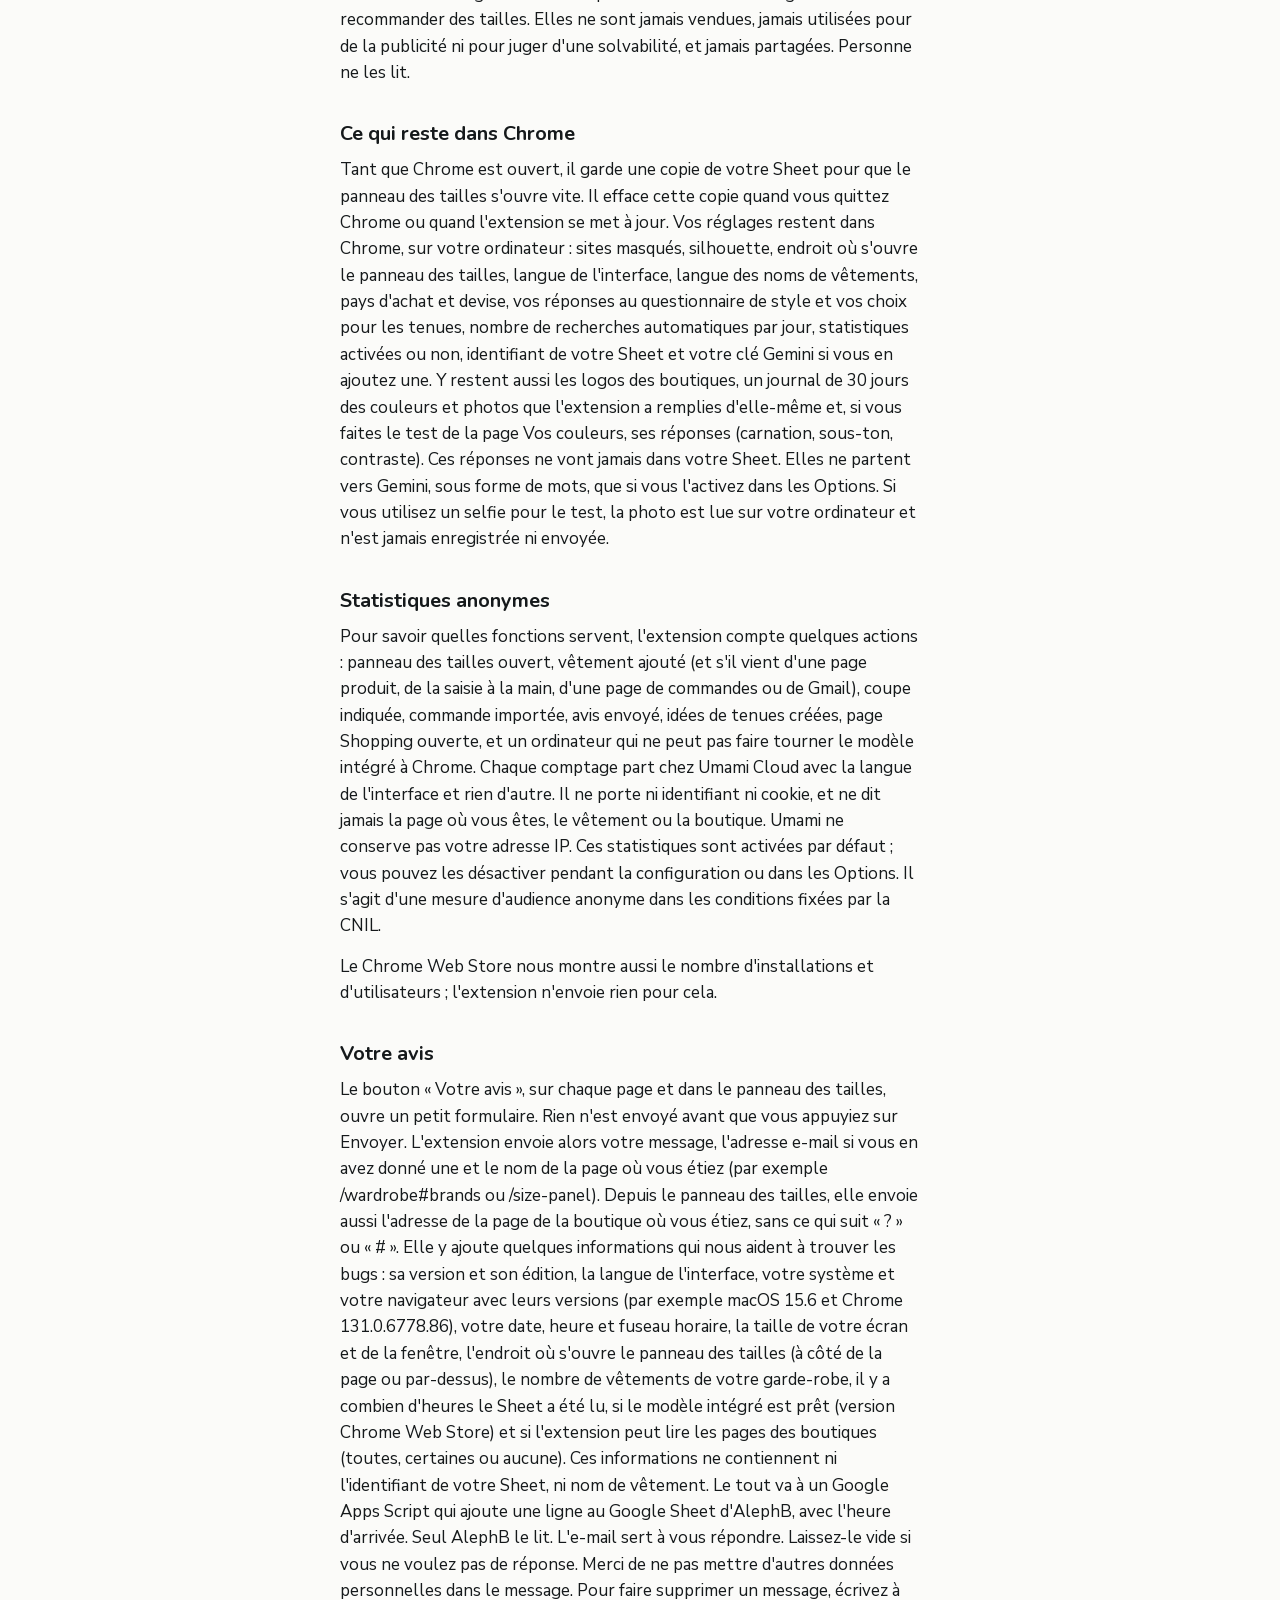
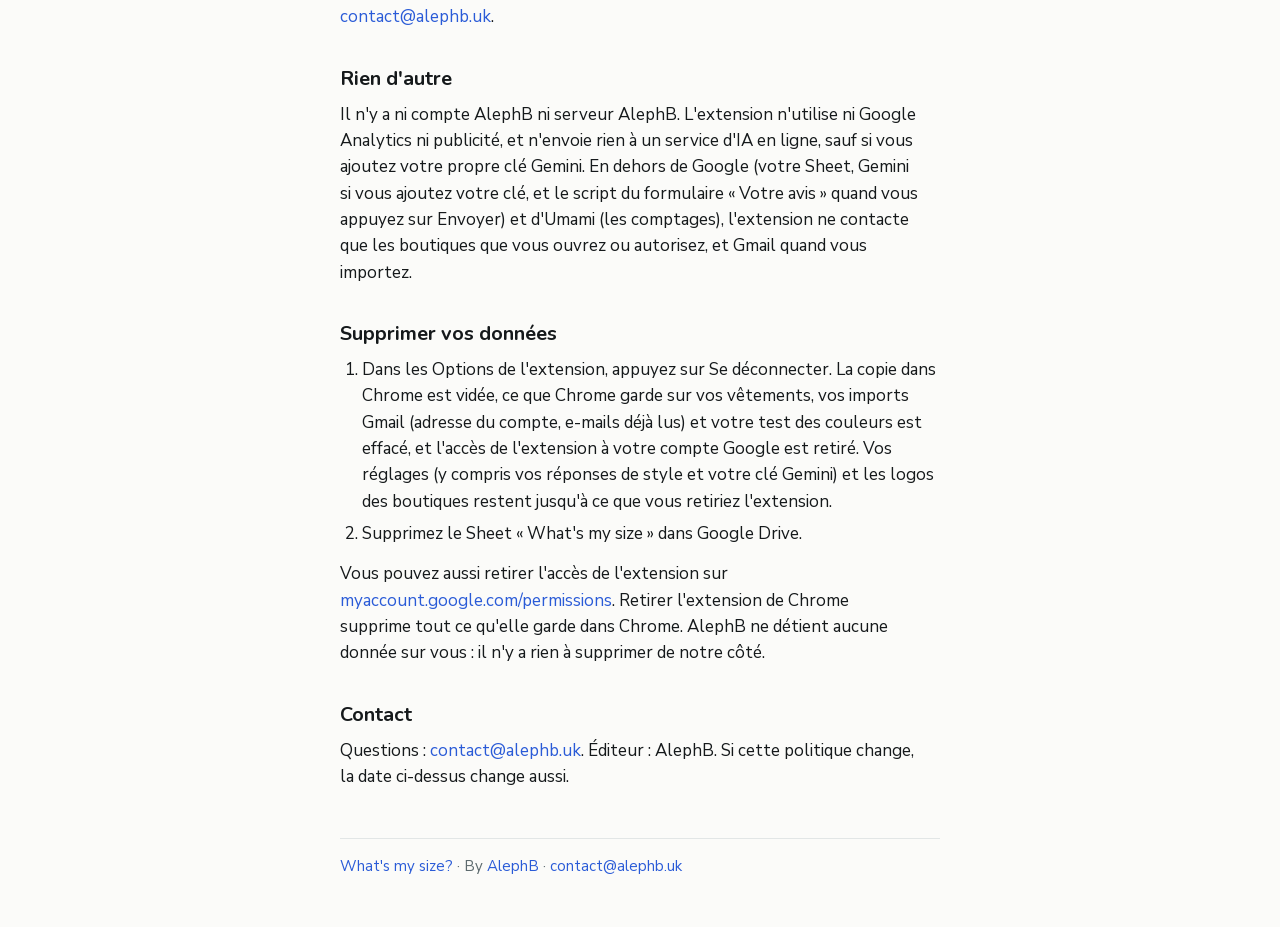
==== commit c7a9fbeb: "Privacy (store, first upload with part 3): brand-site size charts, See it worn photos and Shopping i" ====
--- a/privacy.html
+++ b/privacy.html
@@ -30,7 +30,7 @@
 <body>
 <main>
   <h1>Privacy policy</h1>
-  <p class="date">What's my size? · Last updated 5 November 2026</p>
+  <p class="date">What's my size? · Last updated 6 November 2026</p>
   <p class="lang"><a href="#fr" hreflang="fr">Lire en français</a></p>
 
   <p>What's my size? is a Chrome extension made by AlephB. It shows which size to buy on clothing product pages by comparing the garment with clothes you already own. Your wardrobe is kept in a Google Sheet in your own Google Drive. AlephB has no server for this extension and never receives your wardrobe, your emails or the pages you visit. The one thing AlephB receives is a message you send with the Feedback form. The extension shows no ads.</p>
@@ -49,9 +49,12 @@
   <ul>
     <li>read your orders on a shop's site, or find the page of a shop that lists them;</li>
     <li>find a photo for a garment, or check a garment against its product page (Double-check online), on the shop you bought it from or the brand's own shop;</li>
+    <li>find a product's size chart on the brand's own site when the shop you are on sells it without one (the size panel's "Look on &lt;site&gt;" button asks for that site);</li>
+    <li>load your garments' photos to draw an outfit (See it worn), or show products from the shops you bought from on the Shopping page;</li>
     <li>show a shop's logo.</li>
   </ul>
   <p>On sites you have already allowed, and only there, the extension may also run these lookups for a few new garments a day. It reads the product data the shop publishes (names, colours, sizes, photos). Nothing it finds is written to your Sheet until you accept it, except a missing colour or photo put into an empty cell, which you can undo from the wardrobe's To do list.</p>
+  <p>To find a size chart on a brand's site, the extension searches that site for the product's name and opens the product page it finds. It sends no cookies and doesn't tell the brand's site which page you were on. The chart shows in the size panel and goes to your Sheet only if you press Save this chart.</p>
 
   <h2>Importing order emails from Gmail</h2>
   <p>The extension does not ask Google for any Gmail permission. When you choose to import, it opens Gmail in a tab of your own browser, signed in as you, and reads that tab the way you would. Once you have agreed to how it works and pressed Start:</p>
@@ -67,17 +70,17 @@
   <p>When your computer can run it, Chrome's built-in AI model (Gemini Nano) reads order emails during an import, reads a shop's order page when the extension can't read it by its structure, and finds a garment's colour in its name. It runs on your computer and nothing it reads leaves it. Personal details (name, address, email, phone number, card digits) are removed from order pages and emails before the model sees them. Chrome downloads the model once, after you click to start it.</p>
 
   <h2>Your own Gemini key (optional)</h2>
-  <p>Outfit ideas, shopping ideas, photo checks and size charts published only as an image need an AI service. If you add your own Google Gemini API key in Options, the extension uses it for these, and only for them. The key stays in Chrome on your computer and is sent only to Google's Gemini service (generativelanguage.googleapis.com). Each request carries what that task needs: the brand, name, category, colour and fit of your garments, your answers in the style builder and the mannequin you picked; the garment photos for an outfit image or a photo check; the chart image from the shop page for a size chart. Your colouring from the Your colours page goes only if you switch that on in Options. Google's Gemini API terms apply to these requests; with a key that has no billing set up, Google may use them to improve its products. Without a key, nothing goes to an AI service.</p>
+  <p>Outfit ideas, shopping ideas, photo checks and size charts published only as an image need an AI service. If you add your own Google Gemini API key in Options, the extension uses it for these, and only for them. The key stays in Chrome on your computer and is sent only to Google's Gemini service (generativelanguage.googleapis.com). Each request carries what that task needs. Outfit and shopping ideas get the brand, name, category, colour and fit of your garments, your answers in the style builder and the mannequin you picked, and shopping ideas also get the outfits you liked. Your garments' photos, when the extension can load them, go with outfit ideas, with an outfit picture (See it worn) and the check that the picture shows your pieces, and with a photo check. A size chart sends the chart image from the shop page. Your colouring from the Your colours page goes only if you switch that on in Options. Google's Gemini API terms apply to these requests; with a key that has no billing set up, Google may use them to improve its products. Without a key, nothing goes to an AI service.</p>
 
-  <h2>Google data: one file in your Drive</h2>
-  <p>When you sign in with Google, you allow the extension to see, create and edit only the Google Drive files it creates (the <code>drive.file</code> permission). It creates one Google Sheet called "What's my size" in your Drive and reads and writes that Sheet only. It cannot see your other files. If that Sheet goes missing later, it uses the latest Sheet it created, or creates a new one.</p>
-  <p>The Sheet holds your garments (brand, item, category, size, colour, fit, status, purchase date, store, order number, links to the photo, product page or order email, your notes), their size charts, your brands and their shops, your stores with their account and order pages, and your wishlist (product, price, link, recommended size). It goes from your browser straight to Google. Nobody at AlephB reads it.</p>
+  <h2>Google data: only the files it creates</h2>
+  <p>When you sign in with Google, you allow the extension to see, create and edit only the Google Drive files it creates (the <code>drive.file</code> permission). It creates one Google Sheet called "What's my size" in your Drive and, the first time you draw an outfit with See it worn, a folder called "What's my size – outfits" for those pictures. It reads and writes only these. It cannot see your other files. If that Sheet goes missing later, it uses the latest Sheet it created, or creates a new one.</p>
+  <p>The Sheet holds your garments (brand, item, category, size, colour, fit, status, purchase date, store, order number, links to the photo, product page or order email, your notes), their size charts, your brands and their shops, your stores with their account and order pages, your wishlist (product, price, link, recommended size), and your outfits (their pieces, colours and tip, whether you liked them, a link to the picture). It goes from your browser straight to Google. Nobody at AlephB reads it.</p>
   <p>The use of information received from Google APIs will adhere to the Chrome Web Store User Data Policy, including the Limited Use requirements.</p>
   <p>What's my size?'s use and transfer to any other app of information received from Google APIs will adhere to the <a href="https://developers.google.com/terms/api-services-user-data-policy">Google API Services User Data Policy</a>, including the Limited Use requirements.</p>
   <p>Your Google data is used only to show your wardrobe and recommend sizes. It is never sold, never used for advertising or to judge creditworthiness, and never shared with anyone. No person reads it.</p>
 
   <h2>What stays in Chrome</h2>
-  <p>While Chrome is open, it keeps a copy of your Sheet so the size panel opens quickly. It erases that copy when you quit Chrome or when the extension updates. Your settings stay in Chrome on your computer: hidden sites, the mannequin, the interface language, the statistics switch and your Sheet's ID. So do shop logos, a 30-day log of the colours and photos the extension filled in by itself, and, if you take the colour check on the Your colours page, its answers (skin depth, undertone, contrast). Those answers never go to your Sheet or anywhere else.</p>
+  <p>While Chrome is open, it keeps a copy of your Sheet so the size panel opens quickly. It erases that copy when you quit Chrome or when the extension updates. Your settings stay in Chrome on your computer: hidden sites, the mannequin, where the size panel opens, the interface language, the language of garment names, the shopping country and currency, your style builder answers and outfit choices, how many automatic lookups to run a day, the statistics switch, your Sheet's ID and your Gemini key if you add one. So do shop logos, a 30-day log of the colours and photos the extension filled in by itself, and, if you take the colour check on the Your colours page, its answers (skin depth, undertone, contrast). Those answers never go to your Sheet. They go to Gemini, as words, only if you switch that on in Options. If you use a selfie for the check, the photo is read on your computer and is never saved or sent.</p>
 
   <h2>Anonymous statistics</h2>
   <p>To see which features are used, the extension counts a few actions: size panel opened, garment added (and whether it came from a product page, by hand, from an order page or from Gmail), fit labelled, order imported, feedback sent, outfit ideas made, shopping page opened, and a computer that can't run Chrome's built-in model. Each count goes to Umami Cloud with the interface language and nothing else. It carries no identifier and no cookie, and it never says which page you are on, which garment or which shop. Umami does not store your IP address. The counts are on by default and you can switch them off during setup or in Options. This is anonymous audience measurement under the conditions the French data protection authority (CNIL) sets for it.</p>
@@ -91,7 +94,7 @@
 
   <h2>Deleting your data</h2>
   <ol>
-    <li>In the extension's Options, press Disconnect. This empties the copy in Chrome, clears what Chrome keeps about your garments, your Gmail imports (account address, emails already read) and your colour check, and removes the extension's access to your Google account. Your settings and shop logos stay until you remove the extension.</li>
+    <li>In the extension's Options, press Disconnect. This empties the copy in Chrome, clears what Chrome keeps about your garments, your Gmail imports (account address, emails already read) and your colour check, and removes the extension's access to your Google account. Your settings (your style answers and Gemini key included) and shop logos stay until you remove the extension.</li>
     <li>Delete the "What's my size" Sheet in Google Drive.</li>
   </ol>
   <p>You can also remove the extension's access at <a href="https://myaccount.google.com/permissions">myaccount.google.com/permissions</a>. Removing the extension from Chrome deletes everything it keeps in Chrome. AlephB holds no data about you, so there is nothing to delete on our side.</p>
@@ -103,7 +106,7 @@
 
   <div id="fr" lang="fr">
   <h1>Politique de confidentialité</h1>
-  <p class="date">What's my size? · Dernière mise à jour : 5 novembre 2026</p>
+  <p class="date">What's my size? · Dernière mise à jour : 6 novembre 2026</p>
 
   <p>What's my size? est une extension Chrome éditée par AlephB. Elle indique la taille à prendre sur les pages produit de vêtements en comparant le vêtement à ceux que vous avez déjà. Votre garde-robe est enregistrée dans un Google Sheet de votre propre Google Drive. AlephB n'a pas de serveur pour cette extension et ne reçoit jamais votre garde-robe, vos e-mails ni les pages que vous visitez. La seule chose qu'AlephB reçoit est un message que vous envoyez avec le formulaire « Votre avis ». L'extension n'affiche aucune publicité.</p>
 
@@ -121,9 +124,12 @@
   <ul>
     <li>lire vos commandes sur le site d'une boutique, ou trouver la page qui les liste ;</li>
     <li>trouver la photo d'un vêtement, ou le comparer à sa page produit (Vérifier en ligne), sur la boutique où vous l'avez acheté ou sur celle de la marque ;</li>
+    <li>trouver le guide des tailles d'un produit sur le site de la marque quand la boutique où vous êtes le vend sans guide (le bouton « Chercher sur &lt;site&gt; » du panneau des tailles demande l'accès à ce site) ;</li>
+    <li>charger les photos de vos vêtements pour dessiner une tenue (La voir portée), ou montrer dans la page Shopping des produits des boutiques où vous avez acheté ;</li>
     <li>afficher le logo d'une boutique.</li>
   </ul>
   <p>Sur les sites que vous avez déjà autorisés, et seulement là, l'extension peut aussi faire ces recherches pour quelques nouveaux vêtements par jour. Elle lit les données produit que la boutique publie (noms, couleurs, tailles, photos). Rien de ce qu'elle trouve n'est écrit dans votre Sheet sans votre accord, sauf une couleur ou une photo manquante placée dans une case vide, que vous pouvez annuler depuis la liste À faire de la garde-robe.</p>
+  <p>Pour trouver un guide des tailles sur le site d'une marque, l'extension cherche le nom du produit sur ce site et ouvre la page produit trouvée. Elle n'envoie aucun cookie et ne dit pas au site de la marque de quelle page vous venez. Le guide s'affiche dans le panneau des tailles et ne va dans votre Sheet que si vous appuyez sur Enregistrer ce guide des tailles.</p>
 
   <h2>Importer vos e-mails de commande depuis Gmail</h2>
   <p>L'extension ne demande aucune autorisation Gmail à Google. Quand vous choisissez d'importer, elle ouvre Gmail dans un onglet de votre propre navigateur, connecté à votre compte, et lit cet onglet comme vous le feriez. Une fois que vous avez accepté le fonctionnement et appuyé sur Démarrer :</p>
@@ -139,17 +145,17 @@
   <p>Si votre ordinateur peut le faire tourner, le modèle d'IA intégré à Chrome (Gemini Nano) lit les e-mails de commande pendant un import, lit la page de commandes d'une boutique quand l'extension ne sait pas la lire par sa structure, et trouve la couleur d'un vêtement dans son nom. Il tourne sur votre ordinateur, et rien de ce qu'il lit n'en sort. Les données personnelles (nom, adresse, e-mail, téléphone, chiffres de carte) sont retirées des pages de commandes et des e-mails avant que le modèle les voie. Chrome télécharge le modèle une fois, après votre clic pour le lancer.</p>
 
   <h2>Votre propre clé Gemini (facultatif)</h2>
-  <p>Les idées de tenues, les idées d'achat, la vérification des photos et les guides des tailles publiés seulement en image ont besoin d'un service d'IA. Si vous ajoutez votre propre clé d'API Google Gemini dans les Options, l'extension s'en sert pour cela, et pour rien d'autre. La clé reste dans Chrome, sur votre ordinateur, et n'est envoyée qu'au service Gemini de Google (generativelanguage.googleapis.com). Chaque demande contient ce dont la tâche a besoin : la marque, le nom, la catégorie, la couleur et la coupe de vos vêtements, vos réponses au questionnaire de style et la silhouette choisie ; les photos des vêtements pour l'image d'une tenue ou la vérification d'une photo ; l'image du guide des tailles de la page de la boutique. Votre colorimétrie (page Vos couleurs) n'est envoyée que si vous l'activez dans les Options. Les conditions de l'API Gemini de Google s'appliquent à ces demandes ; avec une clé sans facturation, Google peut s'en servir pour améliorer ses produits. Sans clé, rien ne part vers un service d'IA.</p>
+  <p>Les idées de tenues, les idées d'achat, la vérification des photos et les guides des tailles publiés seulement en image ont besoin d'un service d'IA. Si vous ajoutez votre propre clé d'API Google Gemini dans les Options, l'extension s'en sert pour cela, et pour rien d'autre. La clé reste dans Chrome, sur votre ordinateur, et n'est envoyée qu'au service Gemini de Google (generativelanguage.googleapis.com). Chaque demande contient ce dont la tâche a besoin. Les idées de tenues et d'achat reçoivent la marque, le nom, la catégorie, la couleur et la coupe de vos vêtements, vos réponses au questionnaire de style et la silhouette choisie ; les idées d'achat reçoivent aussi les tenues que vous avez aimées. Les photos de vos vêtements, quand l'extension peut les charger, accompagnent les idées de tenues, l'image d'une tenue (La voir portée) et la vérification que cette image montre bien vos pièces, ainsi que la vérification d'une photo. Pour un guide des tailles, l'extension envoie l'image du guide de la page de la boutique. Votre colorimétrie (page Vos couleurs) n'est envoyée que si vous l'activez dans les Options. Les conditions de l'API Gemini de Google s'appliquent à ces demandes ; avec une clé sans facturation, Google peut s'en servir pour améliorer ses produits. Sans clé, rien ne part vers un service d'IA.</p>
 
-  <h2>Données Google : un seul fichier dans votre Drive</h2>
-  <p>En vous connectant avec Google, vous autorisez l'extension à voir, créer et modifier uniquement les fichiers Google Drive qu'elle crée (l'autorisation <code>drive.file</code>). Elle crée un Google Sheet nommé « What's my size » dans votre Drive, puis lit et écrit ce seul Sheet. Elle ne voit pas vos autres fichiers. Si ce Sheet disparaît plus tard, elle reprend le dernier Sheet qu'elle a créé, ou en crée un nouveau.</p>
-  <p>Le Sheet contient vos vêtements (marque, article, catégorie, taille, couleur, coupe, statut, date d'achat, boutique, numéro de commande, liens vers la photo, la page produit ou l'e-mail de commande, vos notes), leurs guides des tailles, vos marques et leurs boutiques, vos boutiques avec leurs pages de compte et de commandes, et votre liste d'envies (produit, prix, lien, taille conseillée). Il va de votre navigateur directement chez Google. Personne chez AlephB ne le lit.</p>
+  <h2>Données Google : seulement les fichiers qu'elle crée</h2>
+  <p>En vous connectant avec Google, vous autorisez l'extension à voir, créer et modifier uniquement les fichiers Google Drive qu'elle crée (l'autorisation <code>drive.file</code>). Elle crée un Google Sheet nommé « What's my size » dans votre Drive et, la première fois que vous dessinez une tenue avec La voir portée, un dossier « What's my size – outfits » pour ces images. Elle ne lit et n'écrit que ceux-là. Elle ne voit pas vos autres fichiers. Si ce Sheet disparaît plus tard, elle reprend le dernier Sheet qu'elle a créé, ou en crée un nouveau.</p>
+  <p>Le Sheet contient vos vêtements (marque, article, catégorie, taille, couleur, coupe, statut, date d'achat, boutique, numéro de commande, liens vers la photo, la page produit ou l'e-mail de commande, vos notes), leurs guides des tailles, vos marques et leurs boutiques, vos boutiques avec leurs pages de compte et de commandes, votre liste d'envies (produit, prix, lien, taille conseillée) et vos tenues (leurs pièces, leurs couleurs et le conseil, si vous les avez aimées, un lien vers l'image). Il va de votre navigateur directement chez Google. Personne chez AlephB ne le lit.</p>
   <p lang="en">The use of information received from Google APIs will adhere to the Chrome Web Store User Data Policy, including the Limited Use requirements.</p>
   <p lang="en">What's my size?'s use and transfer to any other app of information received from Google APIs will adhere to the <a href="https://developers.google.com/terms/api-services-user-data-policy">Google API Services User Data Policy</a>, including the Limited Use requirements.</p>
   <p>Vos données Google servent uniquement à afficher votre garde-robe et à recommander des tailles. Elles ne sont jamais vendues, jamais utilisées pour de la publicité ni pour juger d'une solvabilité, et jamais partagées. Personne ne les lit.</p>
 
   <h2>Ce qui reste dans Chrome</h2>
-  <p>Tant que Chrome est ouvert, il garde une copie de votre Sheet pour que le panneau des tailles s'ouvre vite. Il efface cette copie quand vous quittez Chrome ou quand l'extension se met à jour. Vos réglages restent dans Chrome, sur votre ordinateur : sites masqués, silhouette, langue de l'interface, statistiques activées ou non, identifiant de votre Sheet. Y restent aussi les logos des boutiques, un journal de 30 jours des couleurs et photos que l'extension a remplies d'elle-même et, si vous faites le test de la page Vos couleurs, ses réponses (carnation, sous-ton, contraste). Ces réponses ne vont jamais dans votre Sheet ni ailleurs.</p>
+  <p>Tant que Chrome est ouvert, il garde une copie de votre Sheet pour que le panneau des tailles s'ouvre vite. Il efface cette copie quand vous quittez Chrome ou quand l'extension se met à jour. Vos réglages restent dans Chrome, sur votre ordinateur : sites masqués, silhouette, endroit où s'ouvre le panneau des tailles, langue de l'interface, langue des noms de vêtements, pays d'achat et devise, vos réponses au questionnaire de style et vos choix pour les tenues, nombre de recherches automatiques par jour, statistiques activées ou non, identifiant de votre Sheet et votre clé Gemini si vous en ajoutez une. Y restent aussi les logos des boutiques, un journal de 30 jours des couleurs et photos que l'extension a remplies d'elle-même et, si vous faites le test de la page Vos couleurs, ses réponses (carnation, sous-ton, contraste). Ces réponses ne vont jamais dans votre Sheet. Elles ne partent vers Gemini, sous forme de mots, que si vous l'activez dans les Options. Si vous utilisez un selfie pour le test, la photo est lue sur votre ordinateur et n'est jamais enregistrée ni envoyée.</p>
 
   <h2>Statistiques anonymes</h2>
   <p>Pour savoir quelles fonctions servent, l'extension compte quelques actions : panneau des tailles ouvert, vêtement ajouté (et s'il vient d'une page produit, de la saisie à la main, d'une page de commandes ou de Gmail), coupe indiquée, commande importée, avis envoyé, idées de tenues créées, page Shopping ouverte, et un ordinateur qui ne peut pas faire tourner le modèle intégré à Chrome. Chaque comptage part chez Umami Cloud avec la langue de l'interface et rien d'autre. Il ne porte ni identifiant ni cookie, et ne dit jamais la page où vous êtes, le vêtement ou la boutique. Umami ne conserve pas votre adresse IP. Ces statistiques sont activées par défaut ; vous pouvez les désactiver pendant la configuration ou dans les Options. Il s'agit d'une mesure d'audience anonyme dans les conditions fixées par la CNIL.</p>
@@ -163,7 +169,7 @@
 
   <h2>Supprimer vos données</h2>
   <ol>
-    <li>Dans les Options de l'extension, appuyez sur Se déconnecter. La copie dans Chrome est vidée, ce que Chrome garde sur vos vêtements, vos imports Gmail (adresse du compte, e-mails déjà lus) et votre test des couleurs est effacé, et l'accès de l'extension à votre compte Google est retiré. Vos réglages et les logos des boutiques restent jusqu'à ce que vous retiriez l'extension.</li>
+    <li>Dans les Options de l'extension, appuyez sur Se déconnecter. La copie dans Chrome est vidée, ce que Chrome garde sur vos vêtements, vos imports Gmail (adresse du compte, e-mails déjà lus) et votre test des couleurs est effacé, et l'accès de l'extension à votre compte Google est retiré. Vos réglages (y compris vos réponses de style et votre clé Gemini) et les logos des boutiques restent jusqu'à ce que vous retiriez l'extension.</li>
     <li>Supprimez le Sheet « What's my size » dans Google Drive.</li>
   </ol>
   <p>Vous pouvez aussi retirer l'accès de l'extension sur <a href="https://myaccount.google.com/permissions">myaccount.google.com/permissions</a>. Retirer l'extension de Chrome supprime tout ce qu'elle garde dans Chrome. AlephB ne détient aucune donnée sur vous : il n'y a rien à supprimer de notre côté.</p>
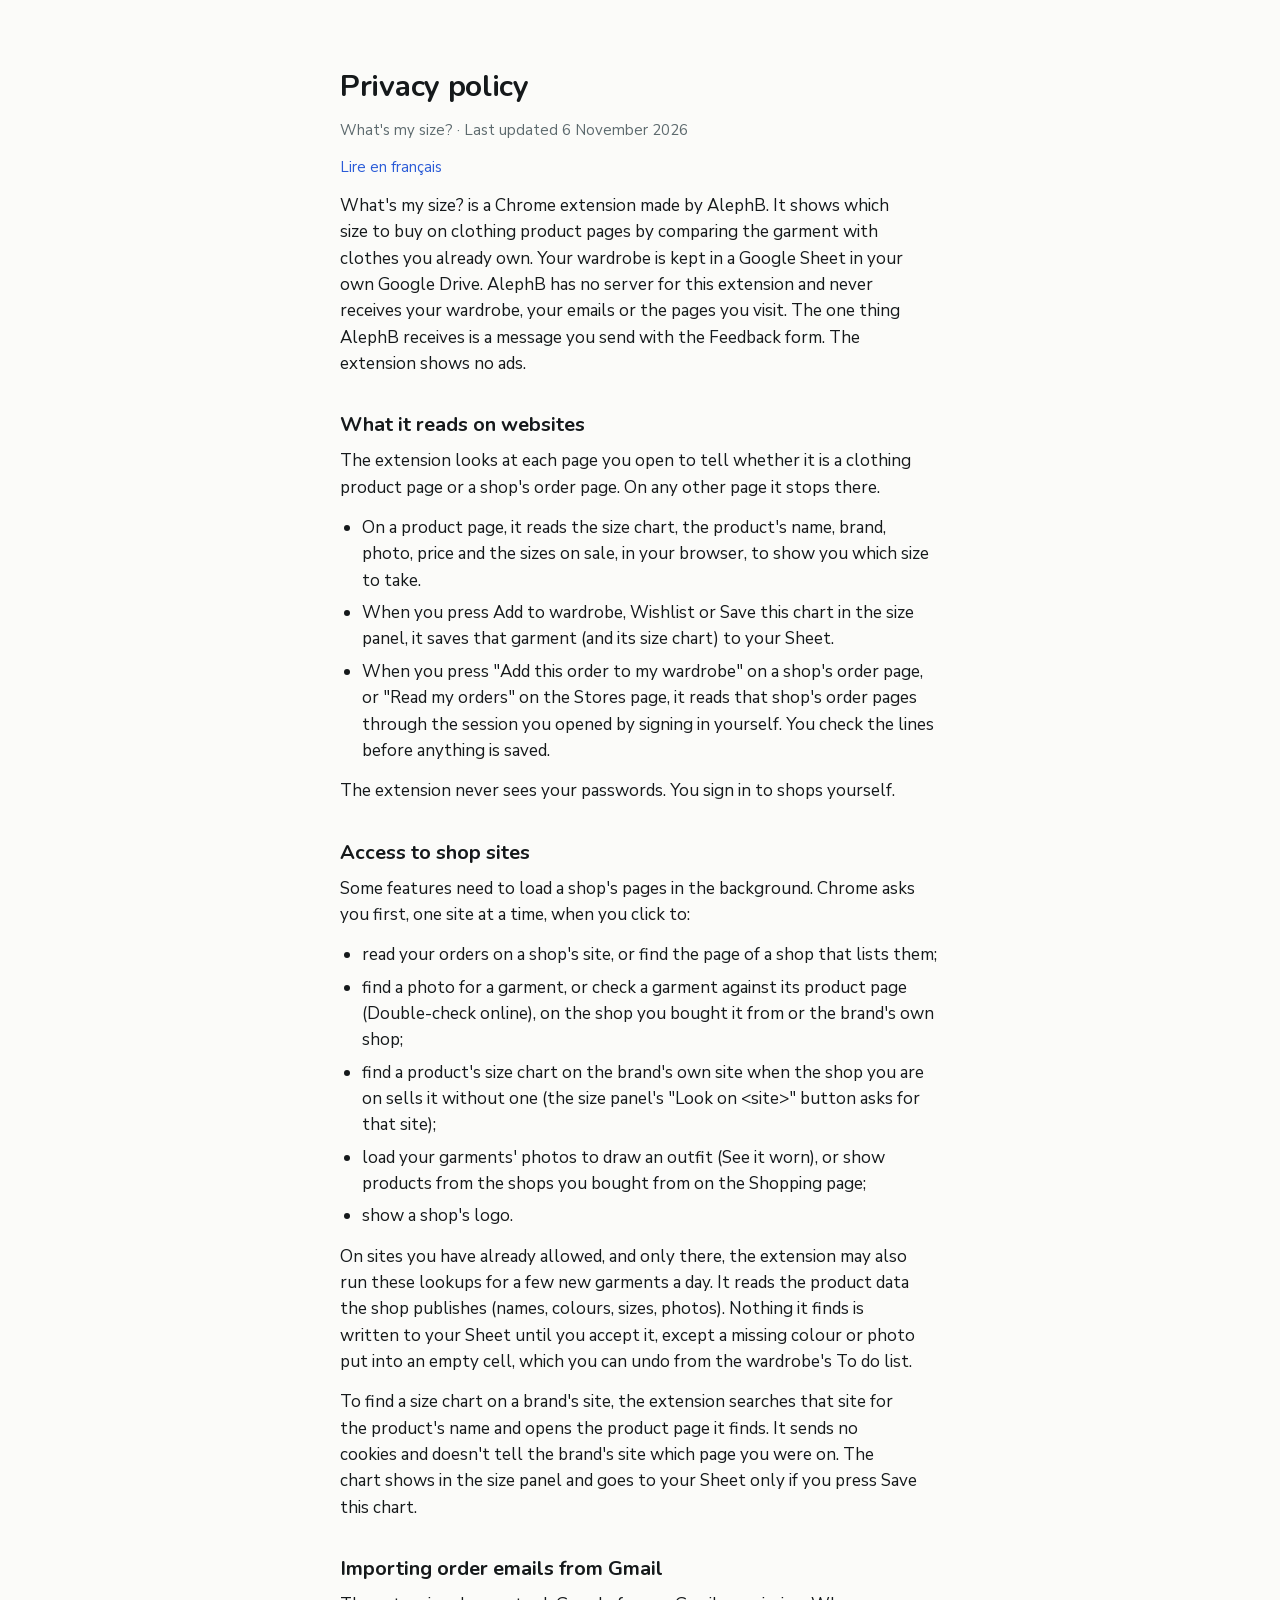
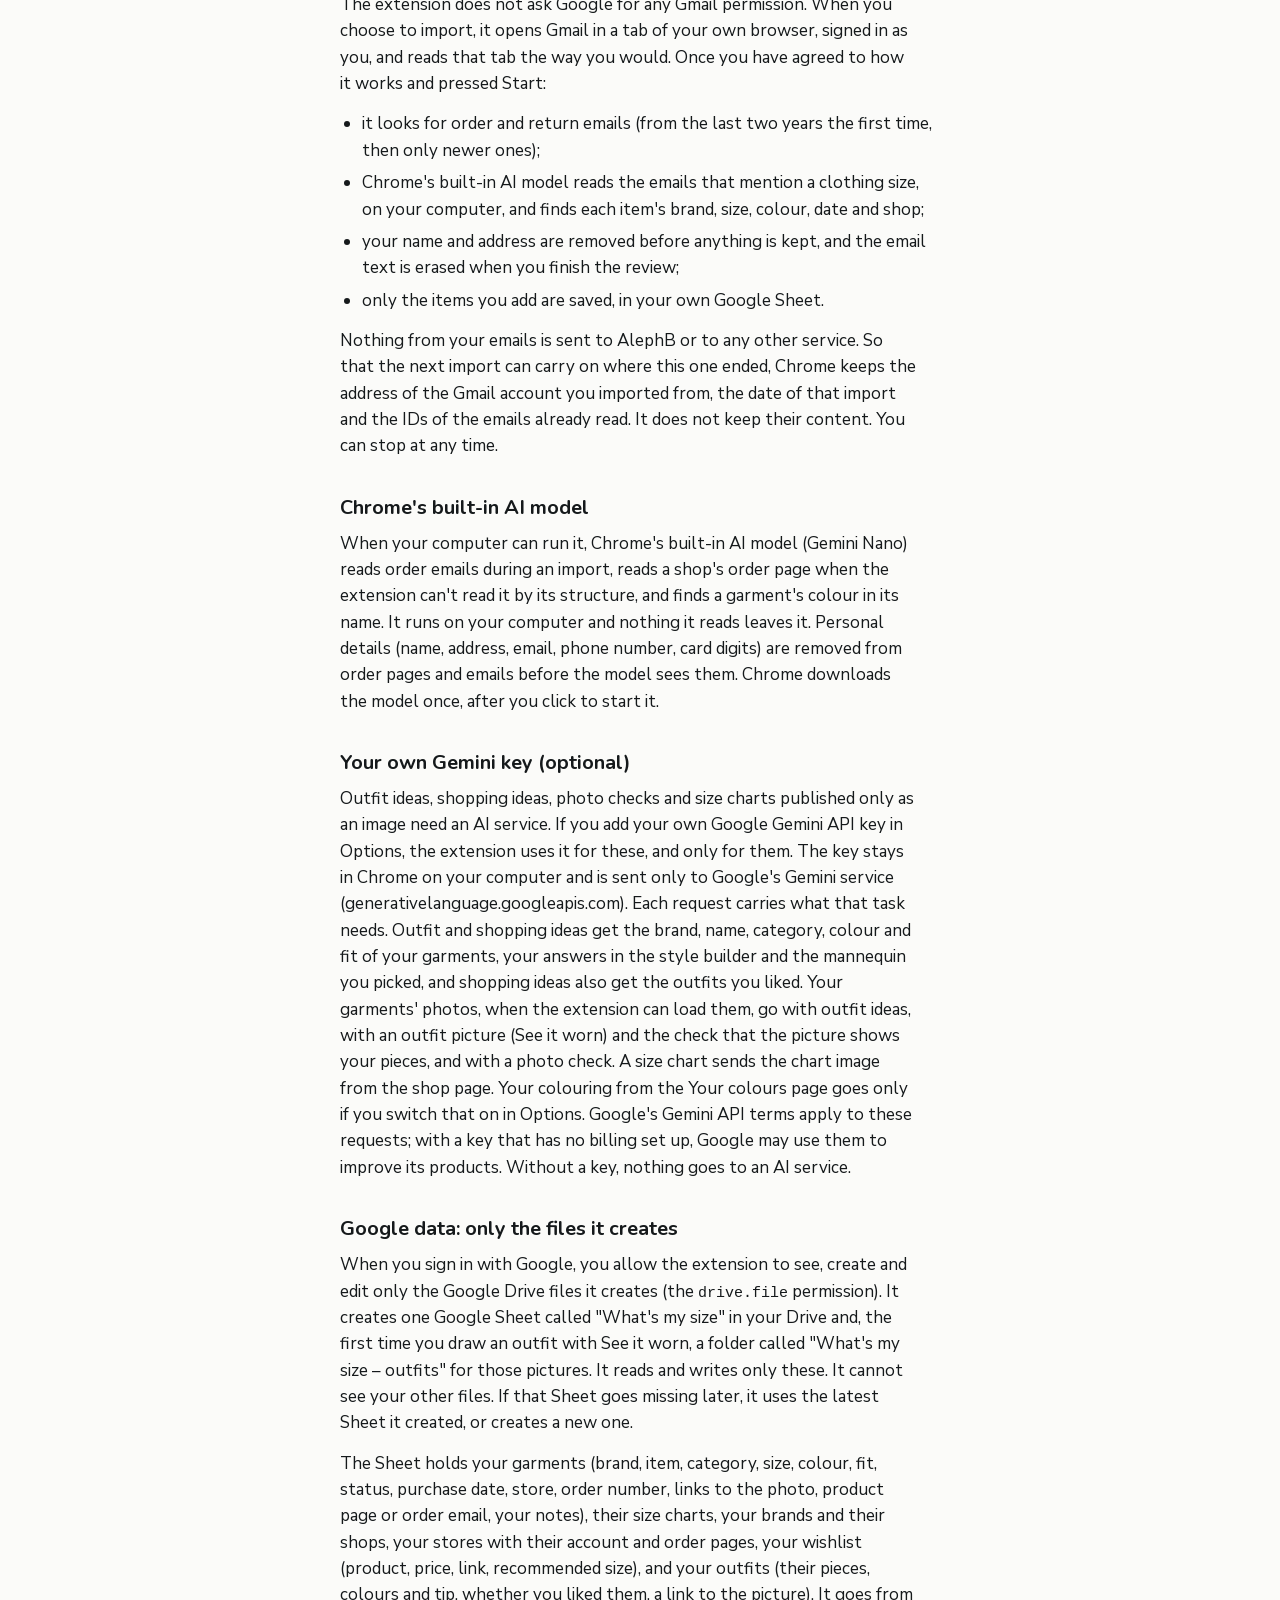
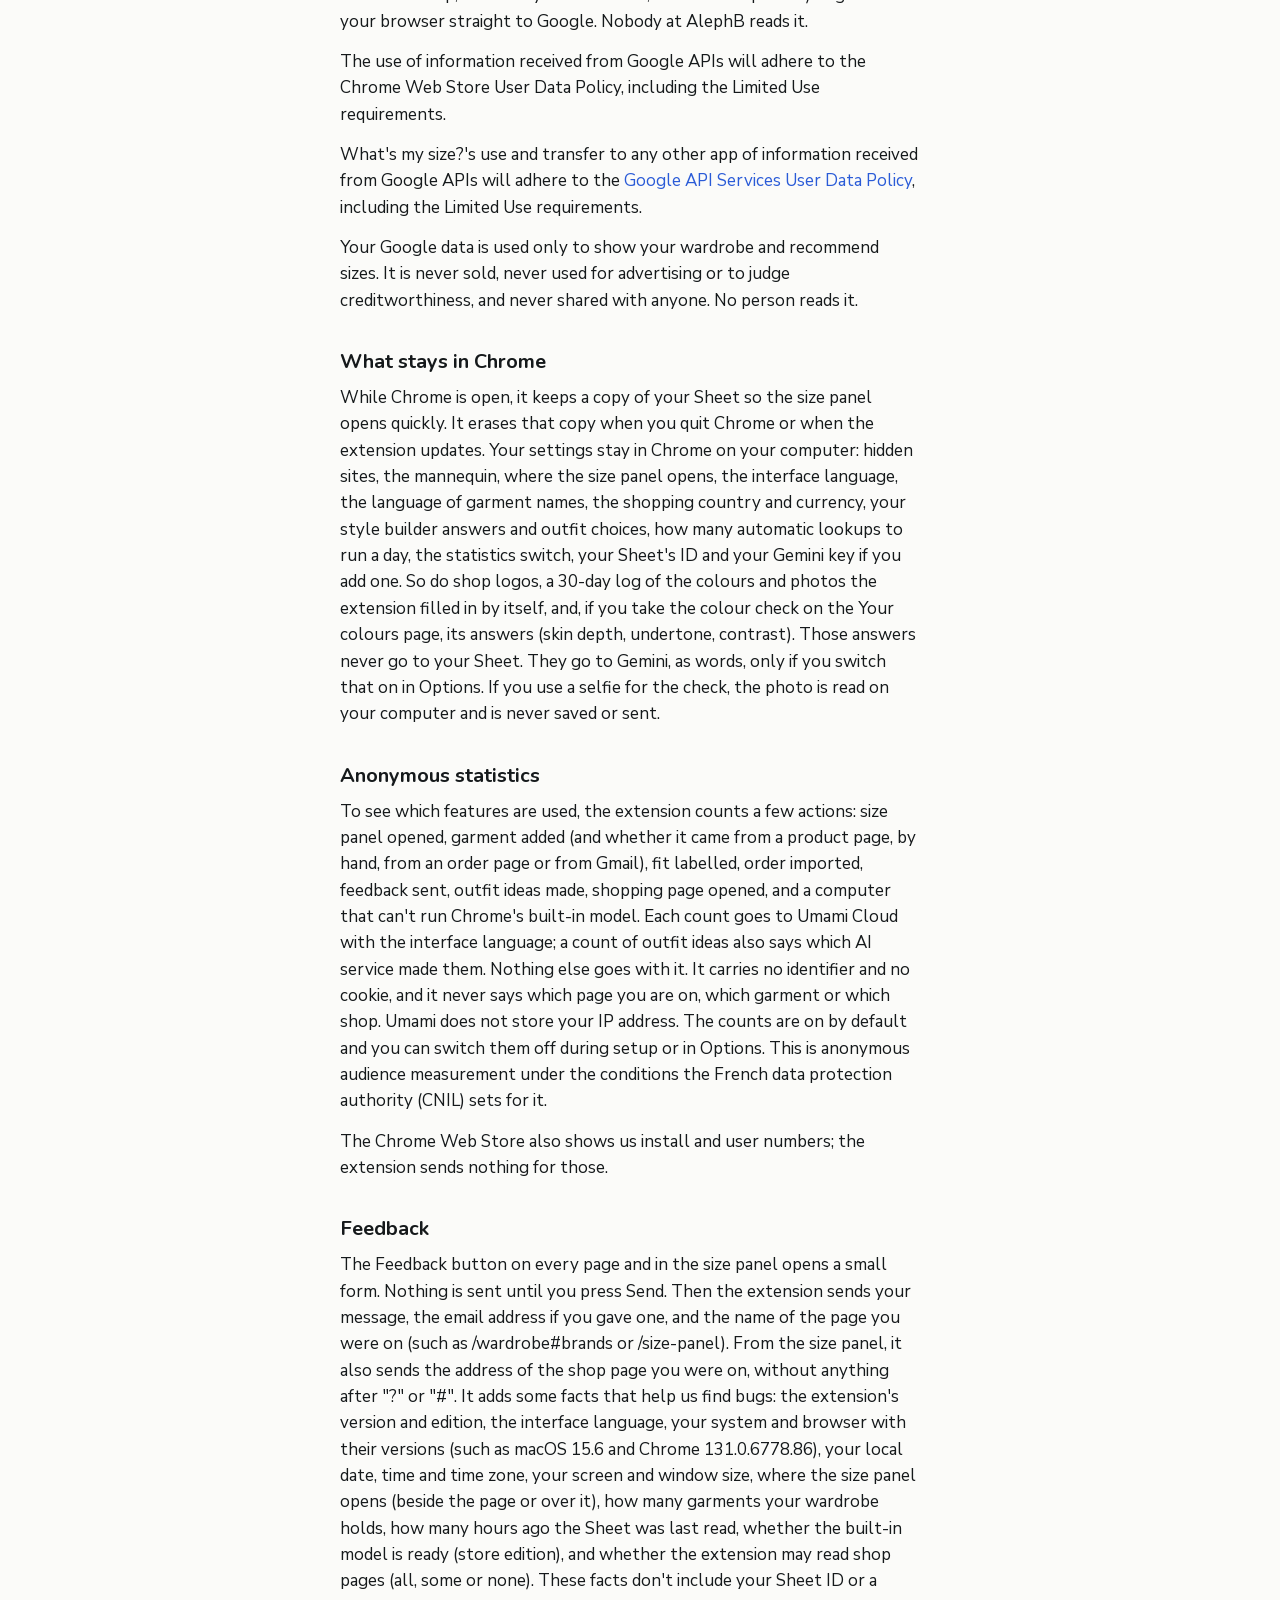
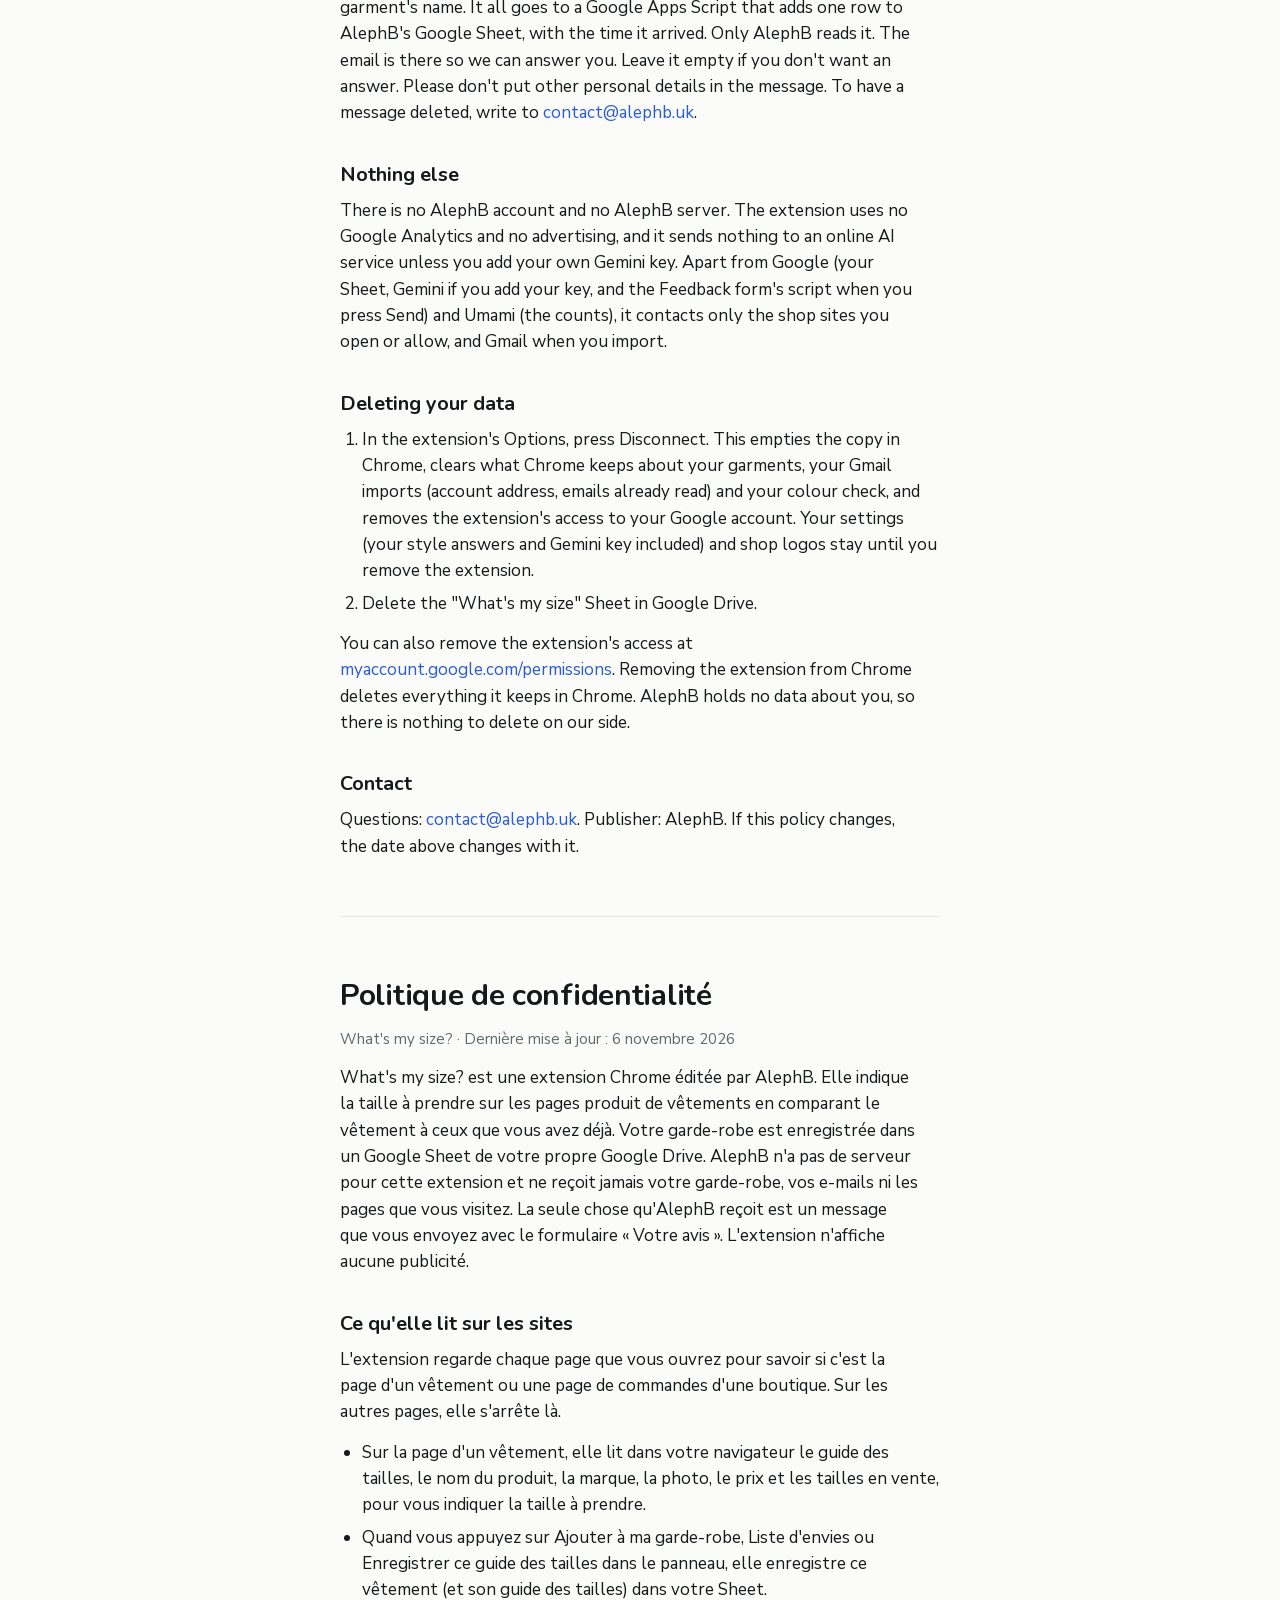
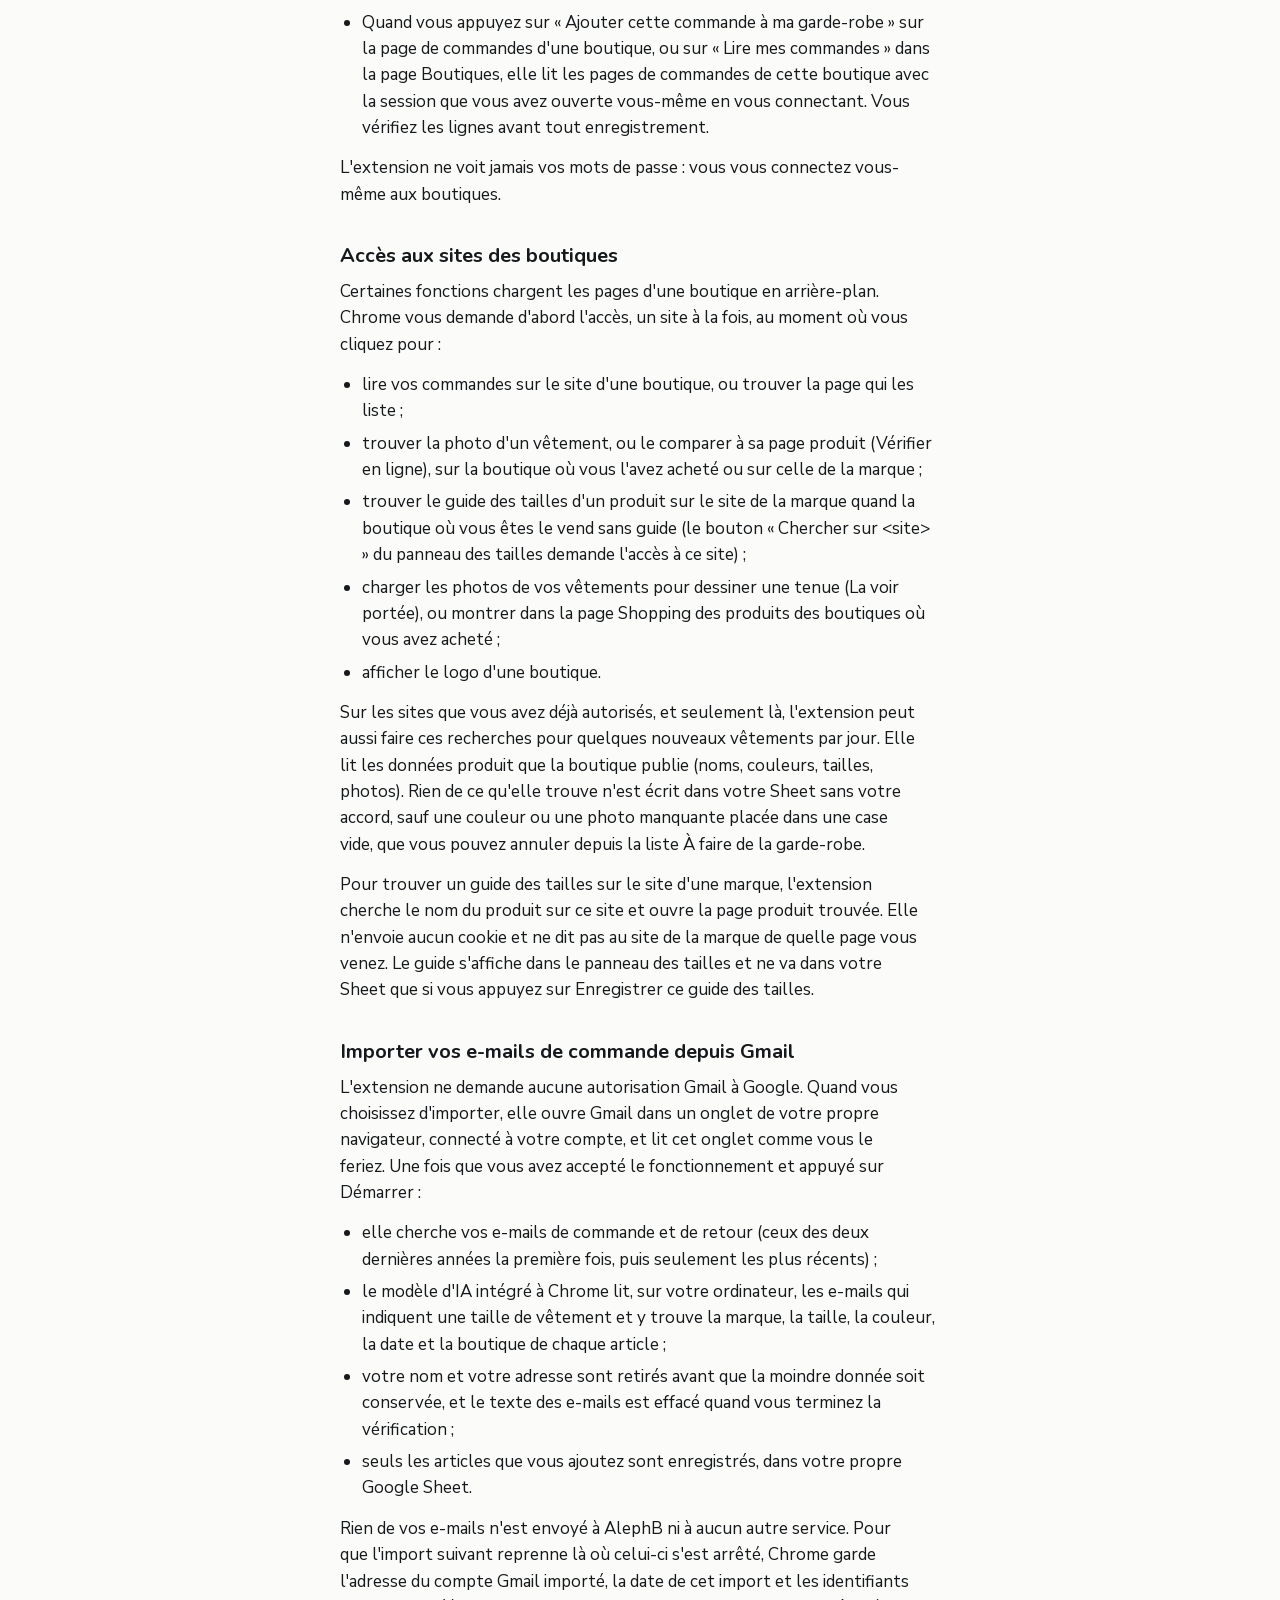
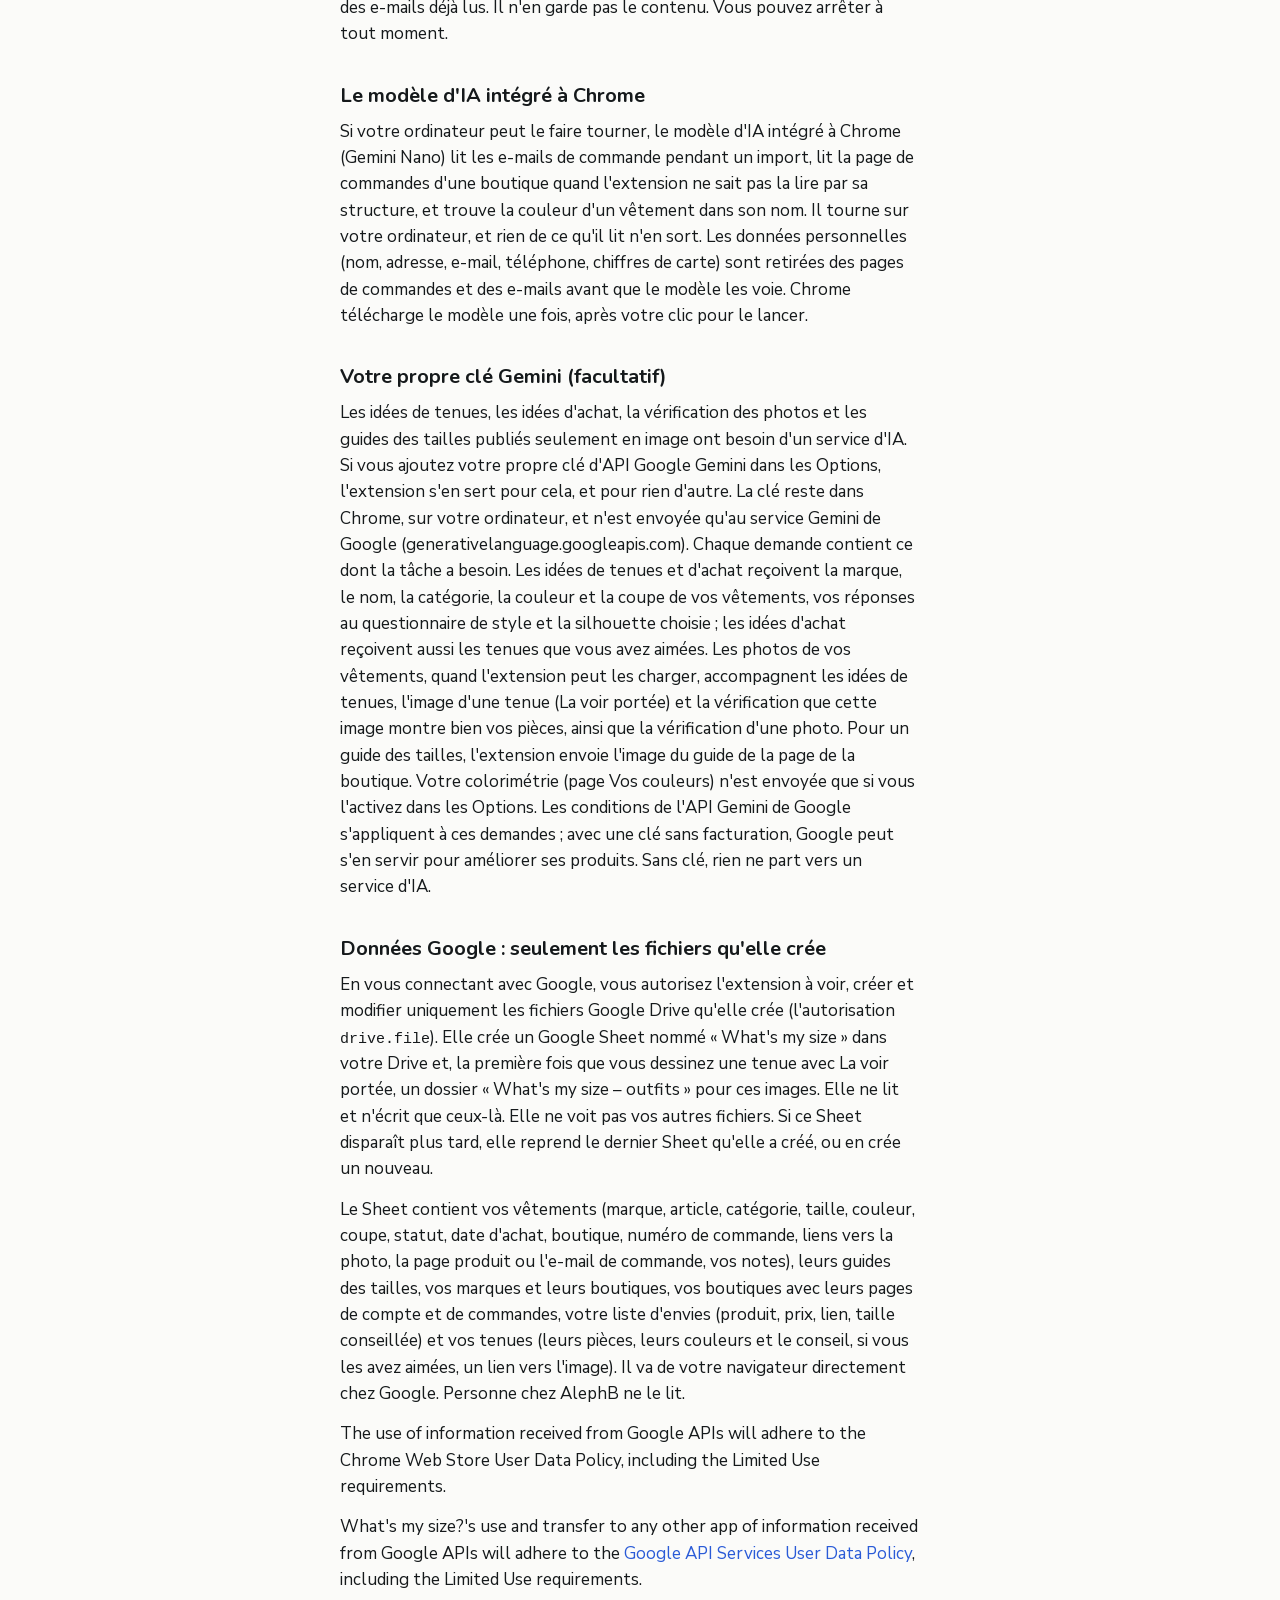
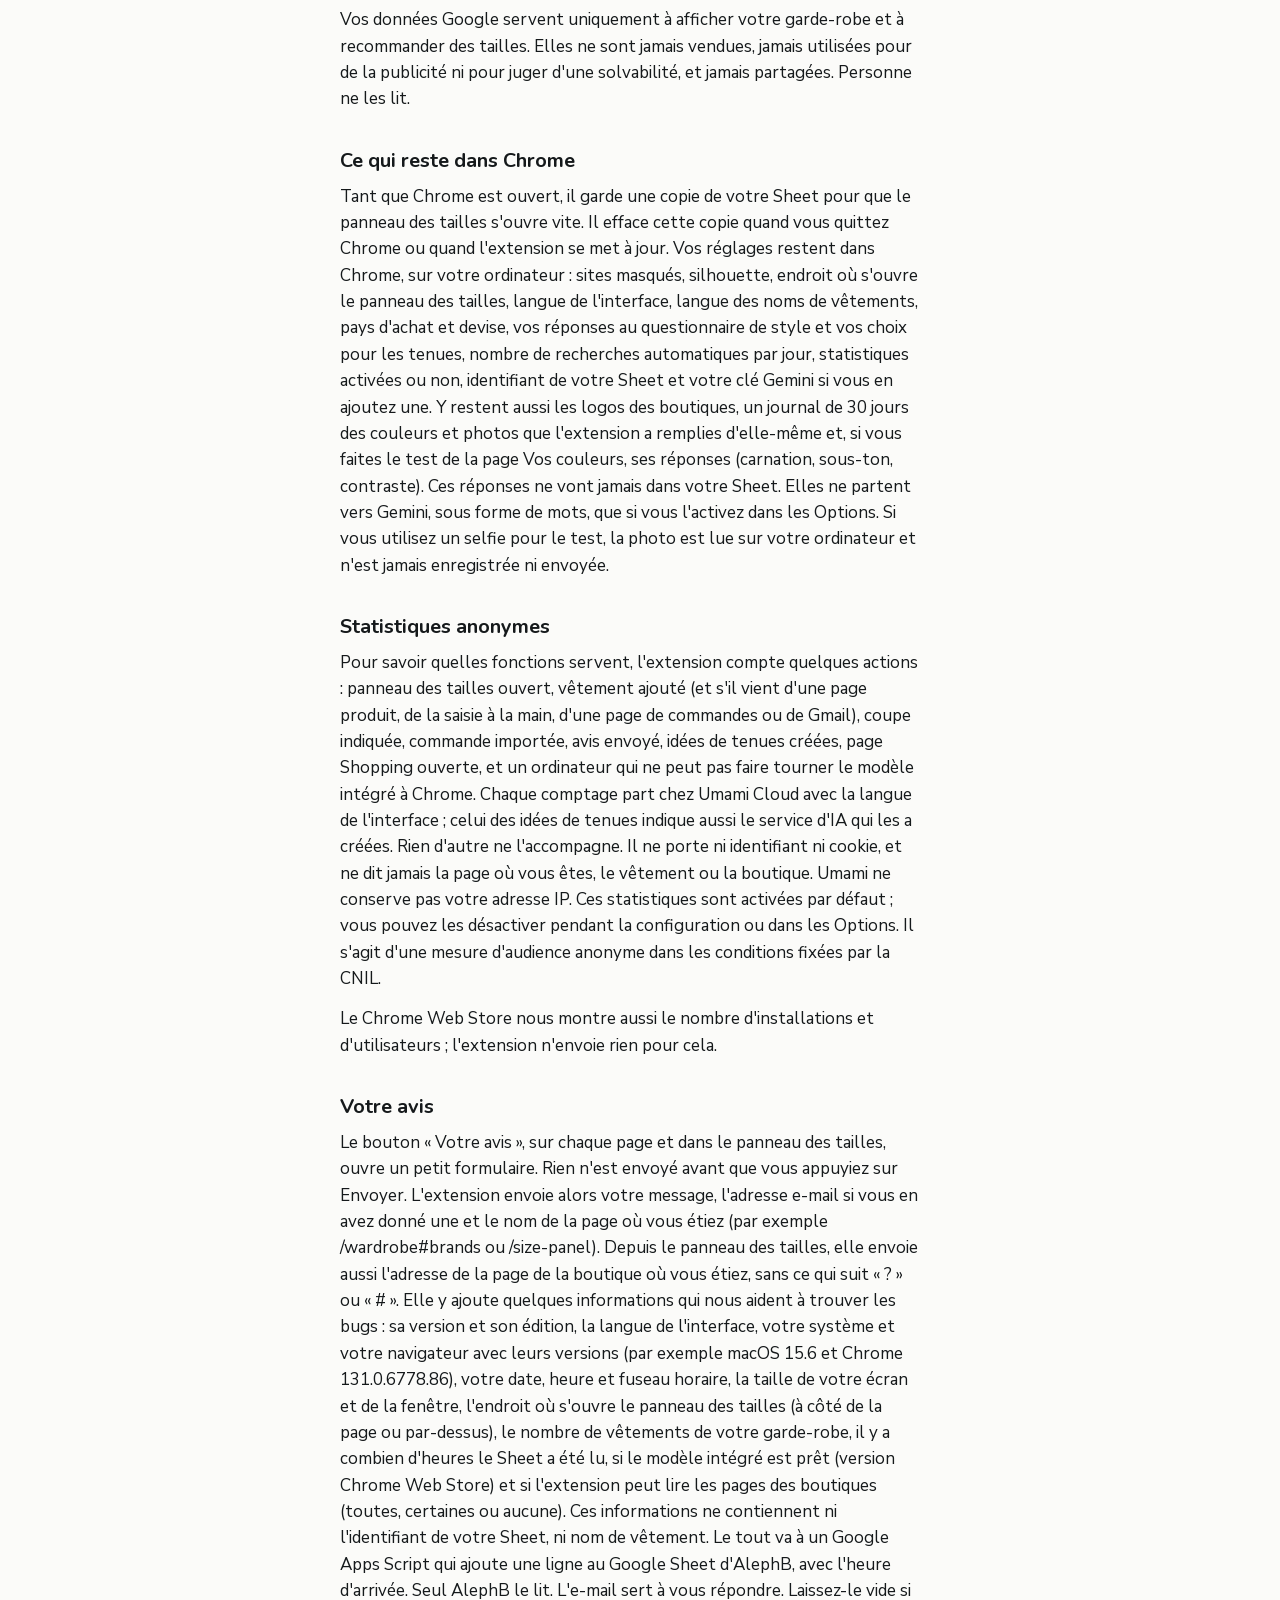
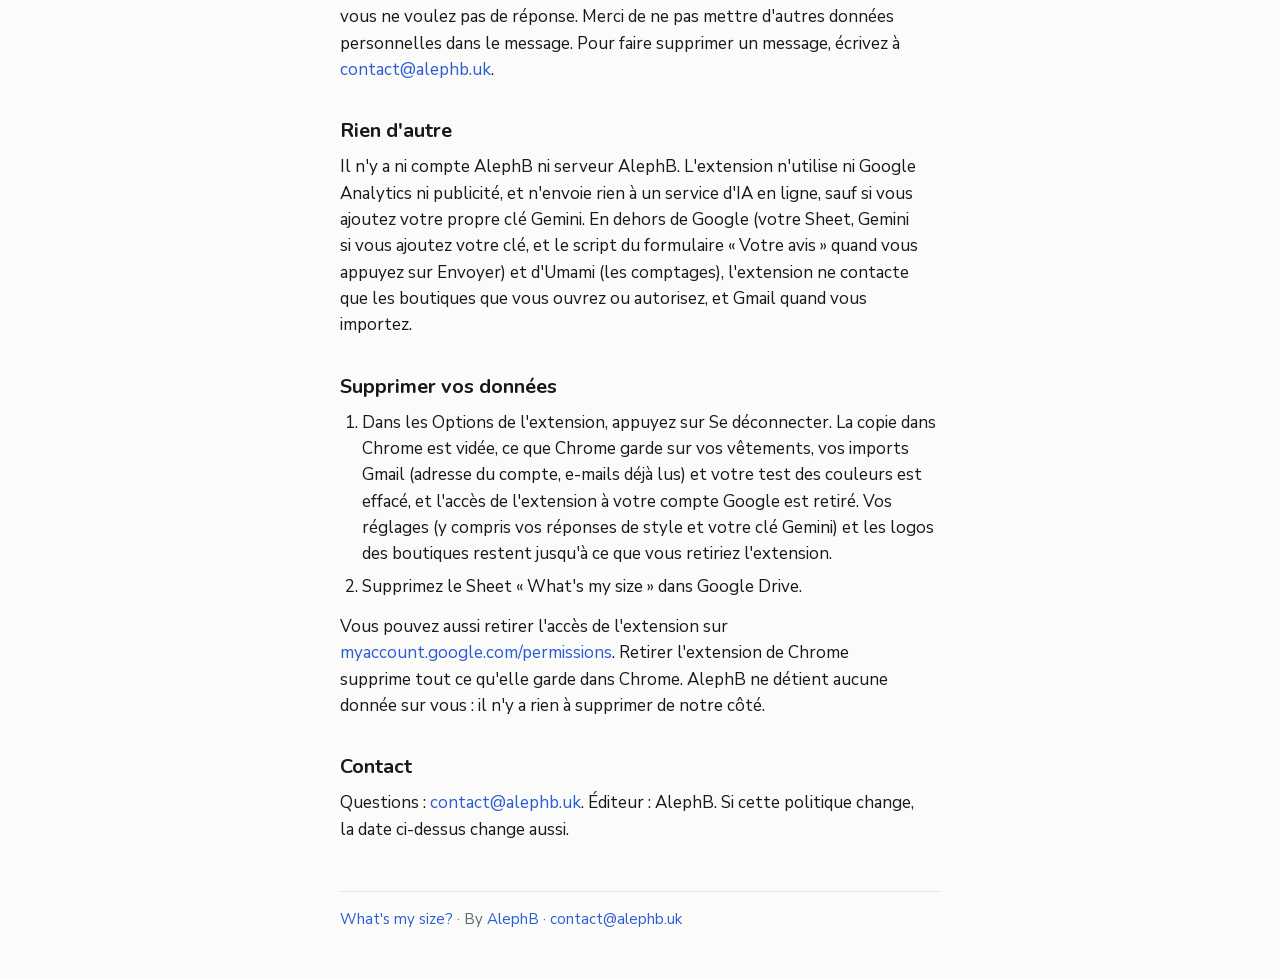
==== commit c0646817: "Privacy: the outfit ideas count also names the AI service (en + fr) Co-Authored-By: Claude Opus 5.5 " ====
--- a/privacy.html
+++ b/privacy.html
@@ -83,7 +83,7 @@
   <p>While Chrome is open, it keeps a copy of your Sheet so the size panel opens quickly. It erases that copy when you quit Chrome or when the extension updates. Your settings stay in Chrome on your computer: hidden sites, the mannequin, where the size panel opens, the interface language, the language of garment names, the shopping country and currency, your style builder answers and outfit choices, how many automatic lookups to run a day, the statistics switch, your Sheet's ID and your Gemini key if you add one. So do shop logos, a 30-day log of the colours and photos the extension filled in by itself, and, if you take the colour check on the Your colours page, its answers (skin depth, undertone, contrast). Those answers never go to your Sheet. They go to Gemini, as words, only if you switch that on in Options. If you use a selfie for the check, the photo is read on your computer and is never saved or sent.</p>
 
   <h2>Anonymous statistics</h2>
-  <p>To see which features are used, the extension counts a few actions: size panel opened, garment added (and whether it came from a product page, by hand, from an order page or from Gmail), fit labelled, order imported, feedback sent, outfit ideas made, shopping page opened, and a computer that can't run Chrome's built-in model. Each count goes to Umami Cloud with the interface language and nothing else. It carries no identifier and no cookie, and it never says which page you are on, which garment or which shop. Umami does not store your IP address. The counts are on by default and you can switch them off during setup or in Options. This is anonymous audience measurement under the conditions the French data protection authority (CNIL) sets for it.</p>
+  <p>To see which features are used, the extension counts a few actions: size panel opened, garment added (and whether it came from a product page, by hand, from an order page or from Gmail), fit labelled, order imported, feedback sent, outfit ideas made, shopping page opened, and a computer that can't run Chrome's built-in model. Each count goes to Umami Cloud with the interface language; a count of outfit ideas also says which AI service made them. Nothing else goes with it. It carries no identifier and no cookie, and it never says which page you are on, which garment or which shop. Umami does not store your IP address. The counts are on by default and you can switch them off during setup or in Options. This is anonymous audience measurement under the conditions the French data protection authority (CNIL) sets for it.</p>
   <p>The Chrome Web Store also shows us install and user numbers; the extension sends nothing for those.</p>
 
   <h2>Feedback</h2>
@@ -158,7 +158,7 @@
   <p>Tant que Chrome est ouvert, il garde une copie de votre Sheet pour que le panneau des tailles s'ouvre vite. Il efface cette copie quand vous quittez Chrome ou quand l'extension se met à jour. Vos réglages restent dans Chrome, sur votre ordinateur : sites masqués, silhouette, endroit où s'ouvre le panneau des tailles, langue de l'interface, langue des noms de vêtements, pays d'achat et devise, vos réponses au questionnaire de style et vos choix pour les tenues, nombre de recherches automatiques par jour, statistiques activées ou non, identifiant de votre Sheet et votre clé Gemini si vous en ajoutez une. Y restent aussi les logos des boutiques, un journal de 30 jours des couleurs et photos que l'extension a remplies d'elle-même et, si vous faites le test de la page Vos couleurs, ses réponses (carnation, sous-ton, contraste). Ces réponses ne vont jamais dans votre Sheet. Elles ne partent vers Gemini, sous forme de mots, que si vous l'activez dans les Options. Si vous utilisez un selfie pour le test, la photo est lue sur votre ordinateur et n'est jamais enregistrée ni envoyée.</p>
 
   <h2>Statistiques anonymes</h2>
-  <p>Pour savoir quelles fonctions servent, l'extension compte quelques actions : panneau des tailles ouvert, vêtement ajouté (et s'il vient d'une page produit, de la saisie à la main, d'une page de commandes ou de Gmail), coupe indiquée, commande importée, avis envoyé, idées de tenues créées, page Shopping ouverte, et un ordinateur qui ne peut pas faire tourner le modèle intégré à Chrome. Chaque comptage part chez Umami Cloud avec la langue de l'interface et rien d'autre. Il ne porte ni identifiant ni cookie, et ne dit jamais la page où vous êtes, le vêtement ou la boutique. Umami ne conserve pas votre adresse IP. Ces statistiques sont activées par défaut ; vous pouvez les désactiver pendant la configuration ou dans les Options. Il s'agit d'une mesure d'audience anonyme dans les conditions fixées par la CNIL.</p>
+  <p>Pour savoir quelles fonctions servent, l'extension compte quelques actions : panneau des tailles ouvert, vêtement ajouté (et s'il vient d'une page produit, de la saisie à la main, d'une page de commandes ou de Gmail), coupe indiquée, commande importée, avis envoyé, idées de tenues créées, page Shopping ouverte, et un ordinateur qui ne peut pas faire tourner le modèle intégré à Chrome. Chaque comptage part chez Umami Cloud avec la langue de l'interface ; celui des idées de tenues indique aussi le service d'IA qui les a créées. Rien d'autre ne l'accompagne. Il ne porte ni identifiant ni cookie, et ne dit jamais la page où vous êtes, le vêtement ou la boutique. Umami ne conserve pas votre adresse IP. Ces statistiques sont activées par défaut ; vous pouvez les désactiver pendant la configuration ou dans les Options. Il s'agit d'une mesure d'audience anonyme dans les conditions fixées par la CNIL.</p>
   <p>Le Chrome Web Store nous montre aussi le nombre d'installations et d'utilisateurs ; l'extension n'envoie rien pour cela.</p>
 
   <h2>Votre avis</h2>
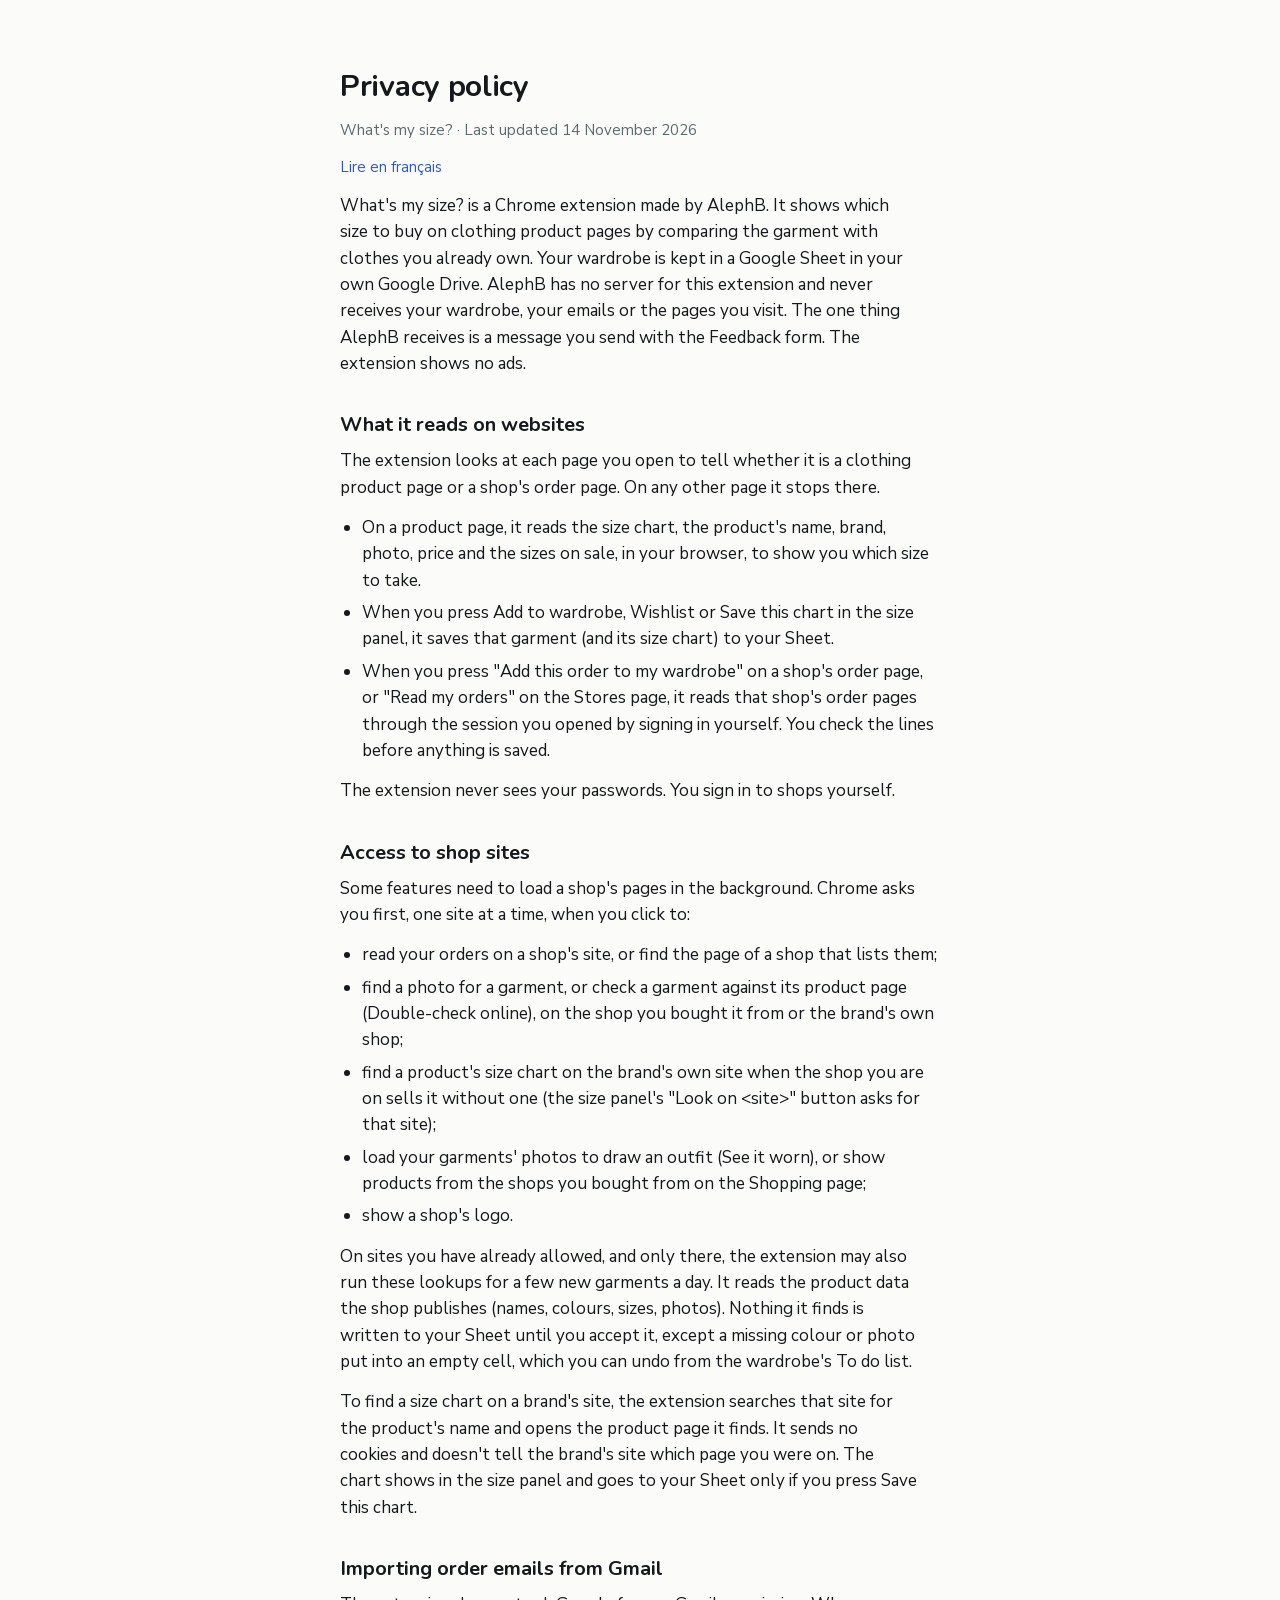
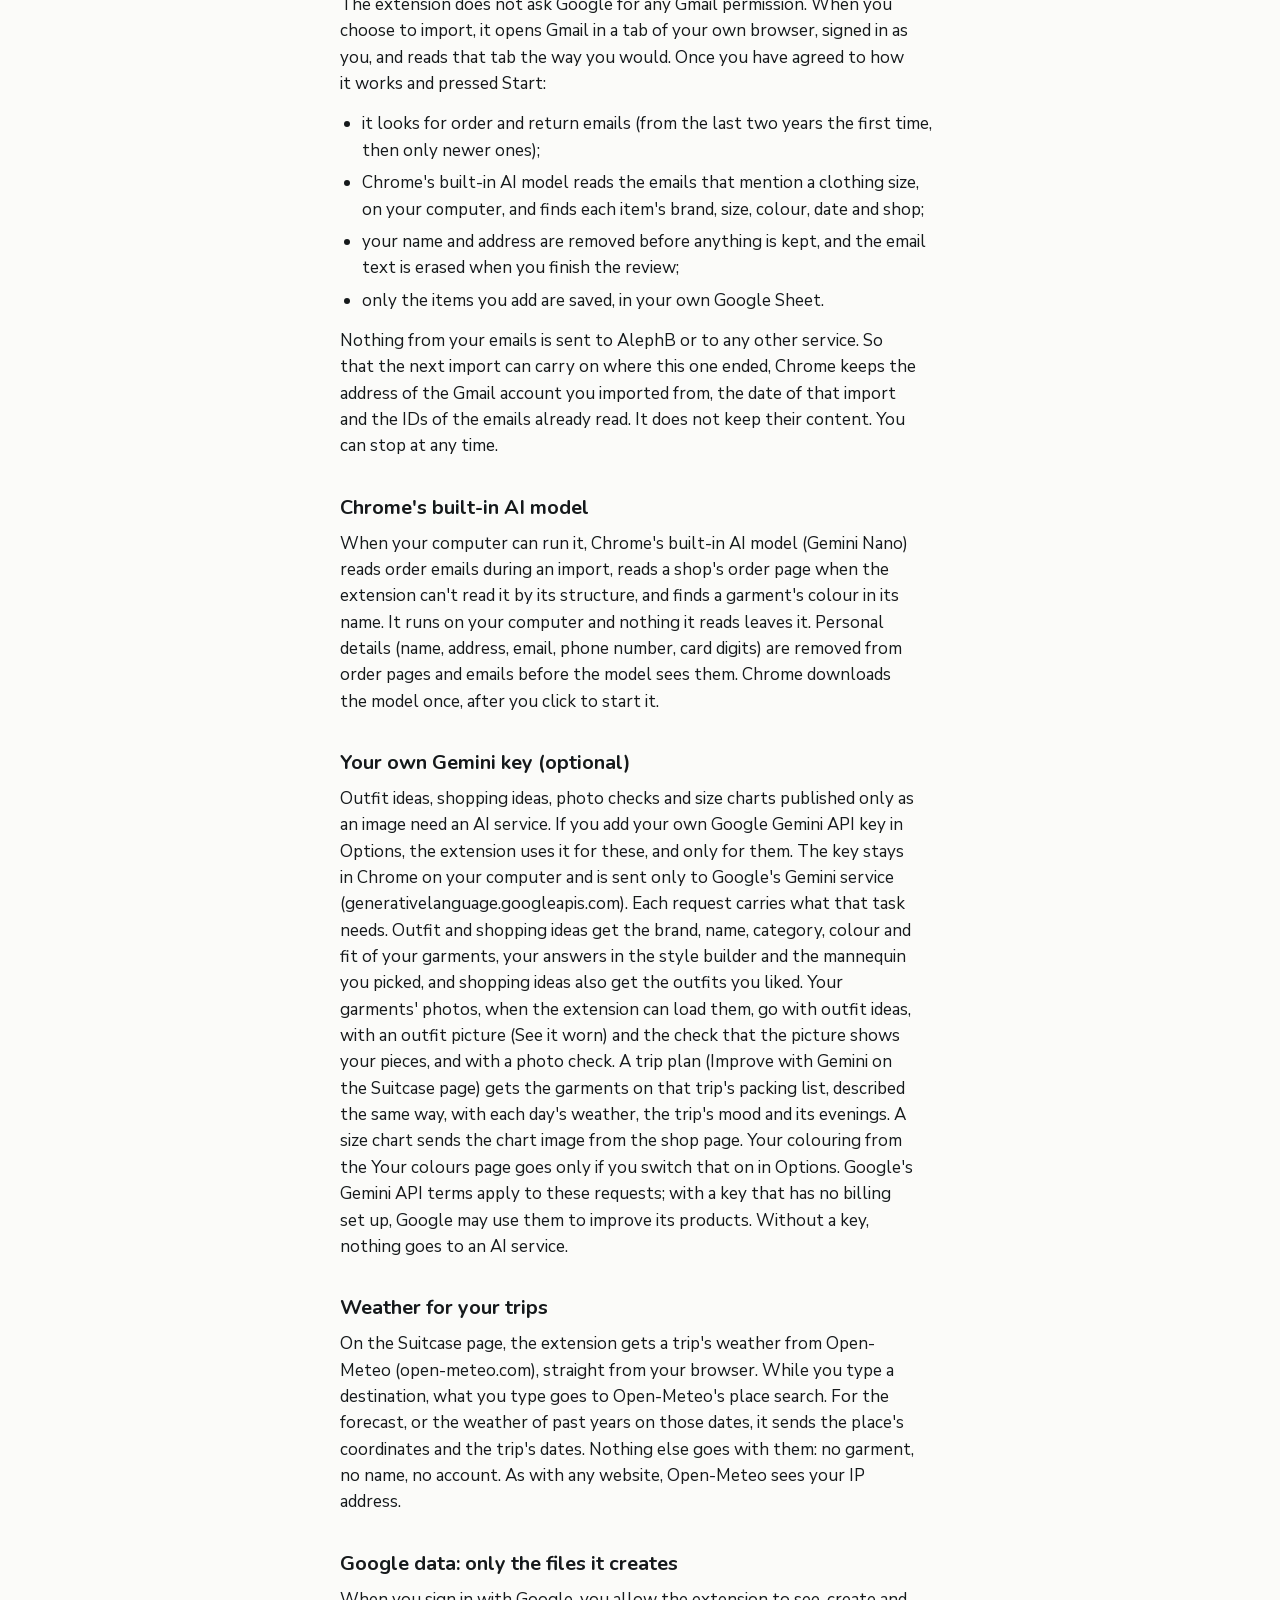
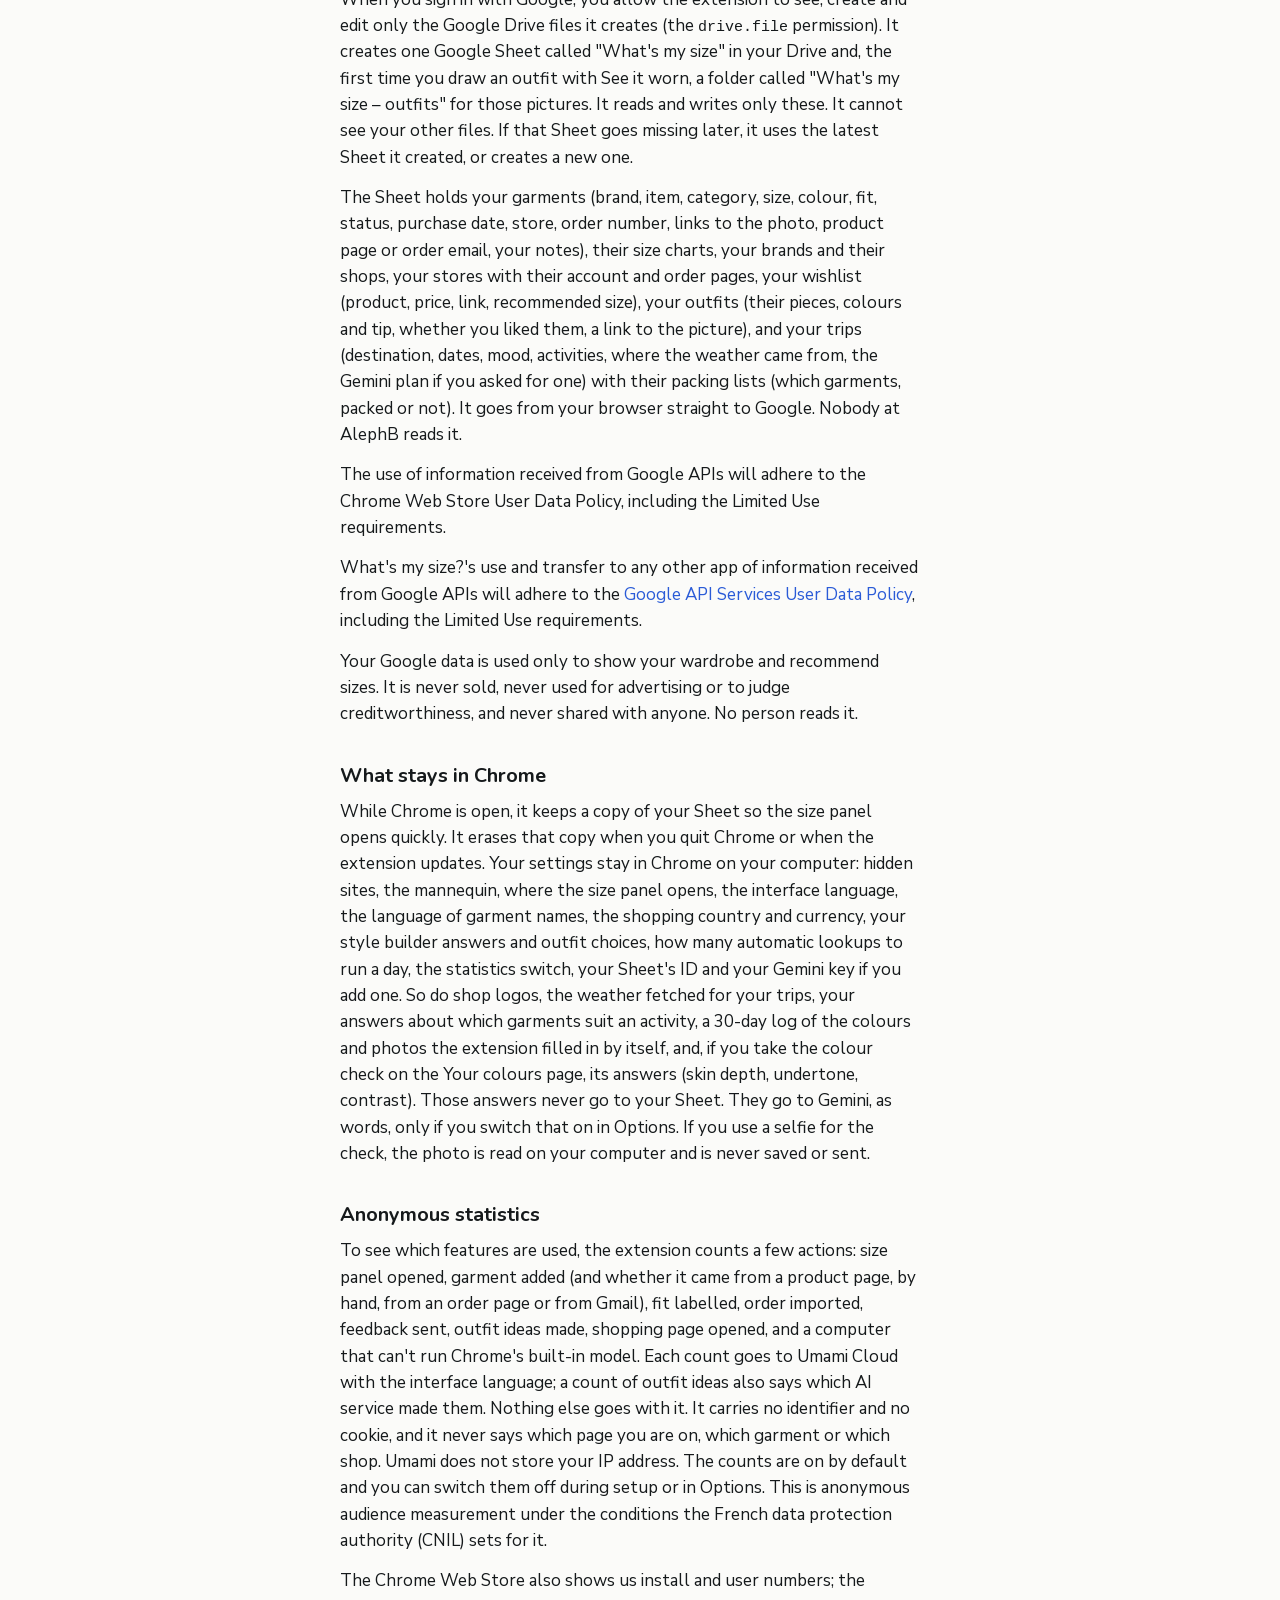
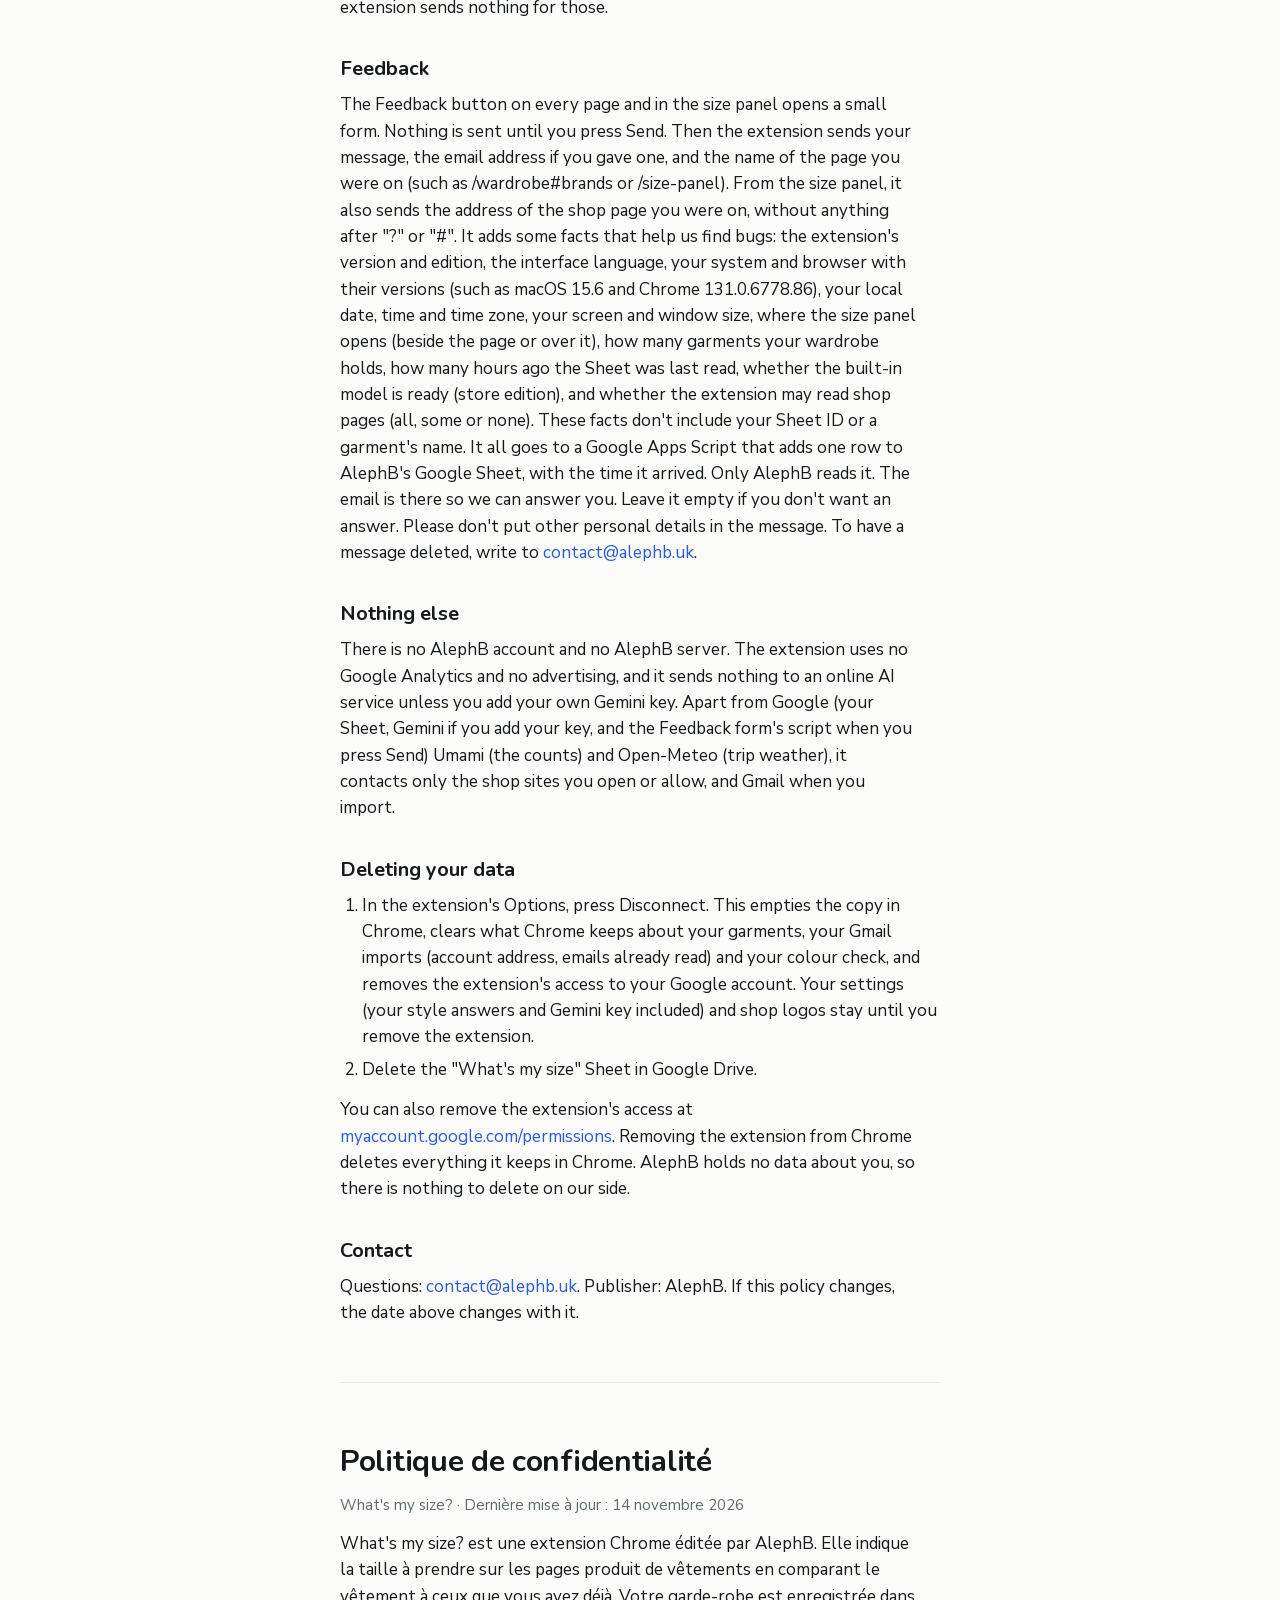
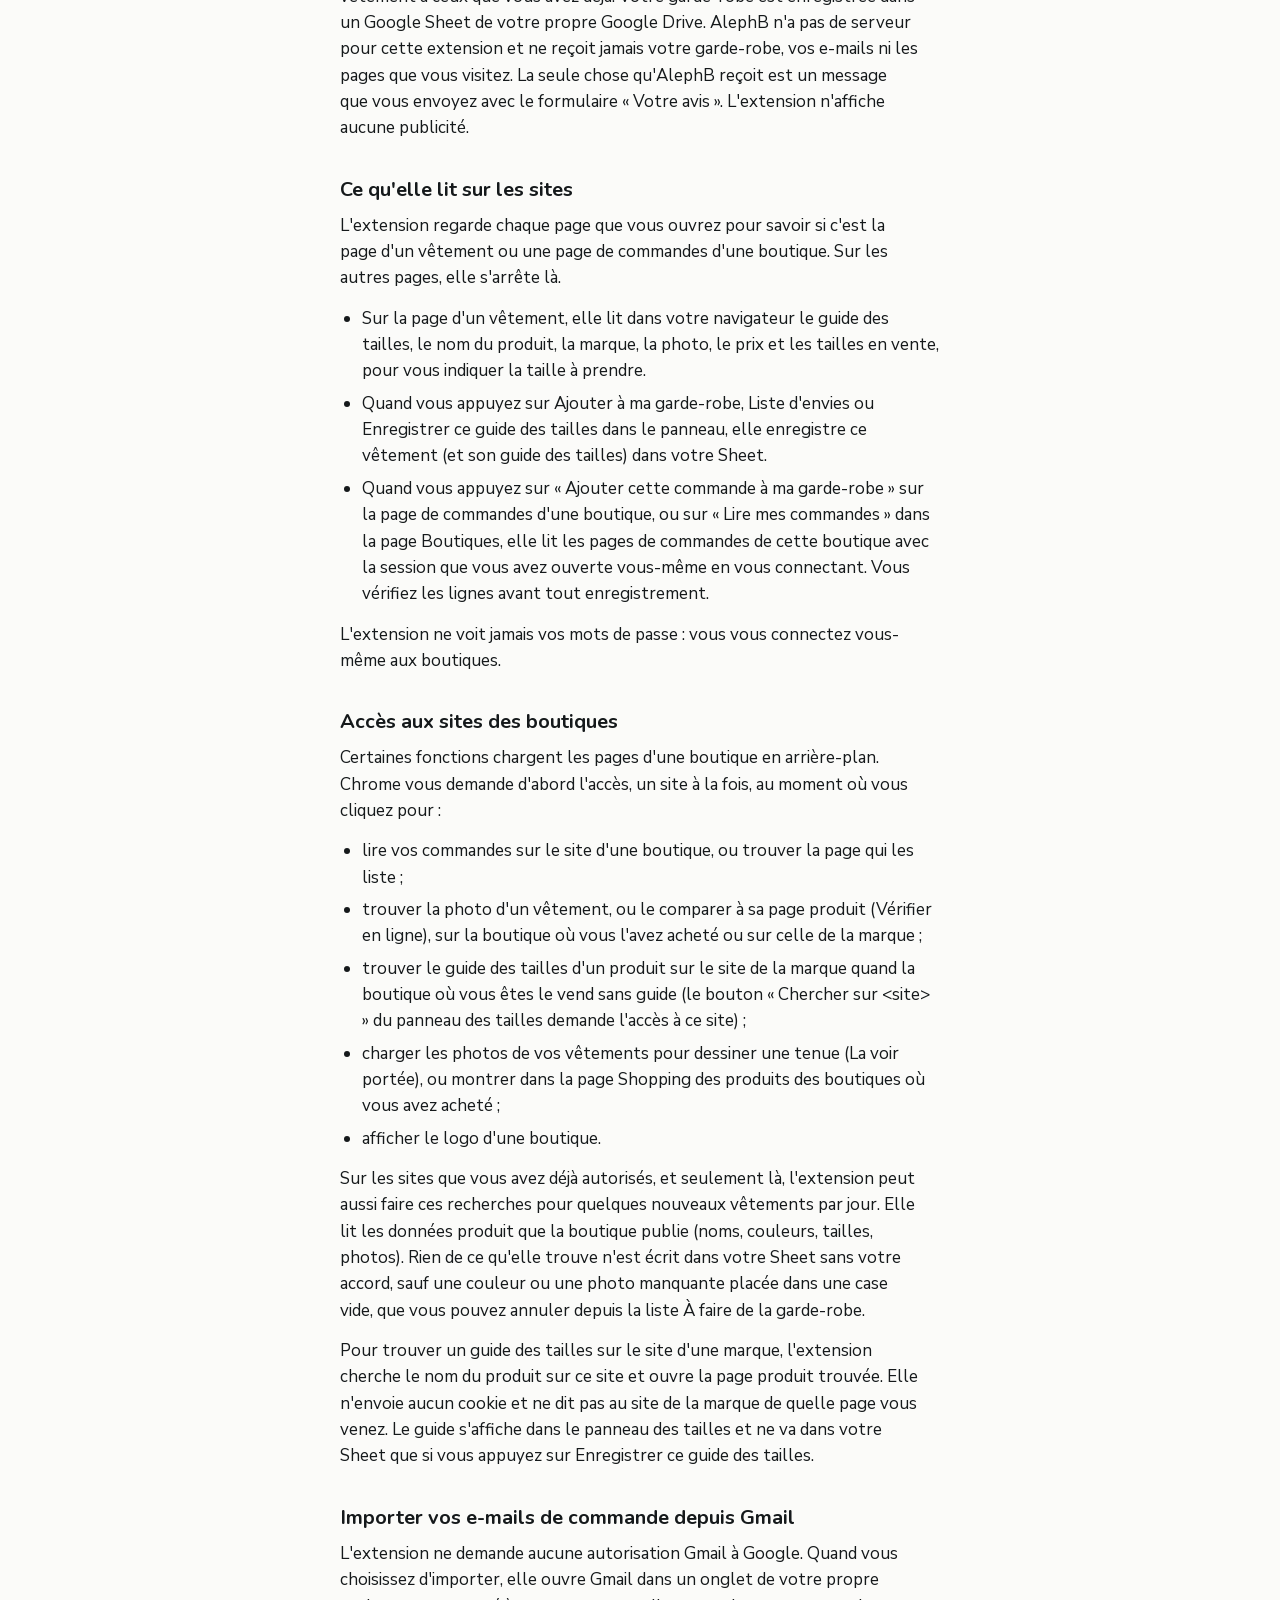
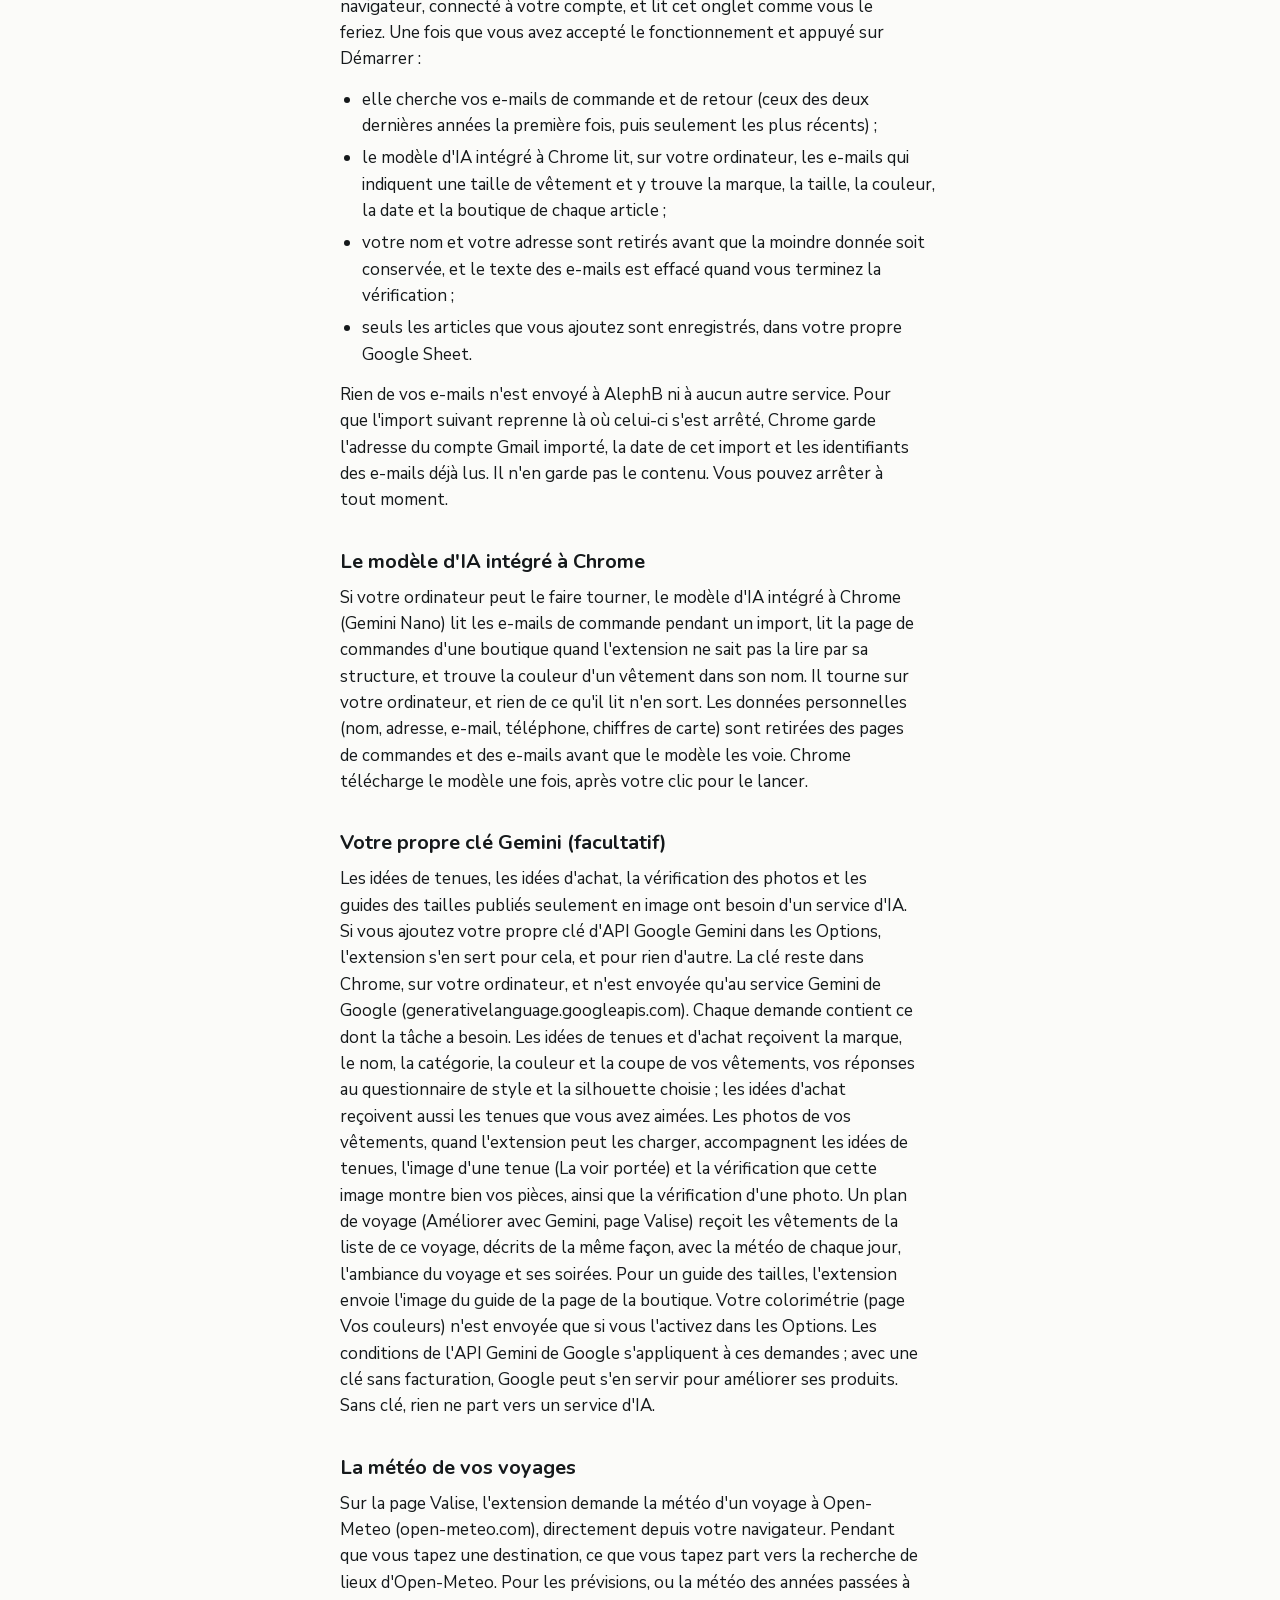
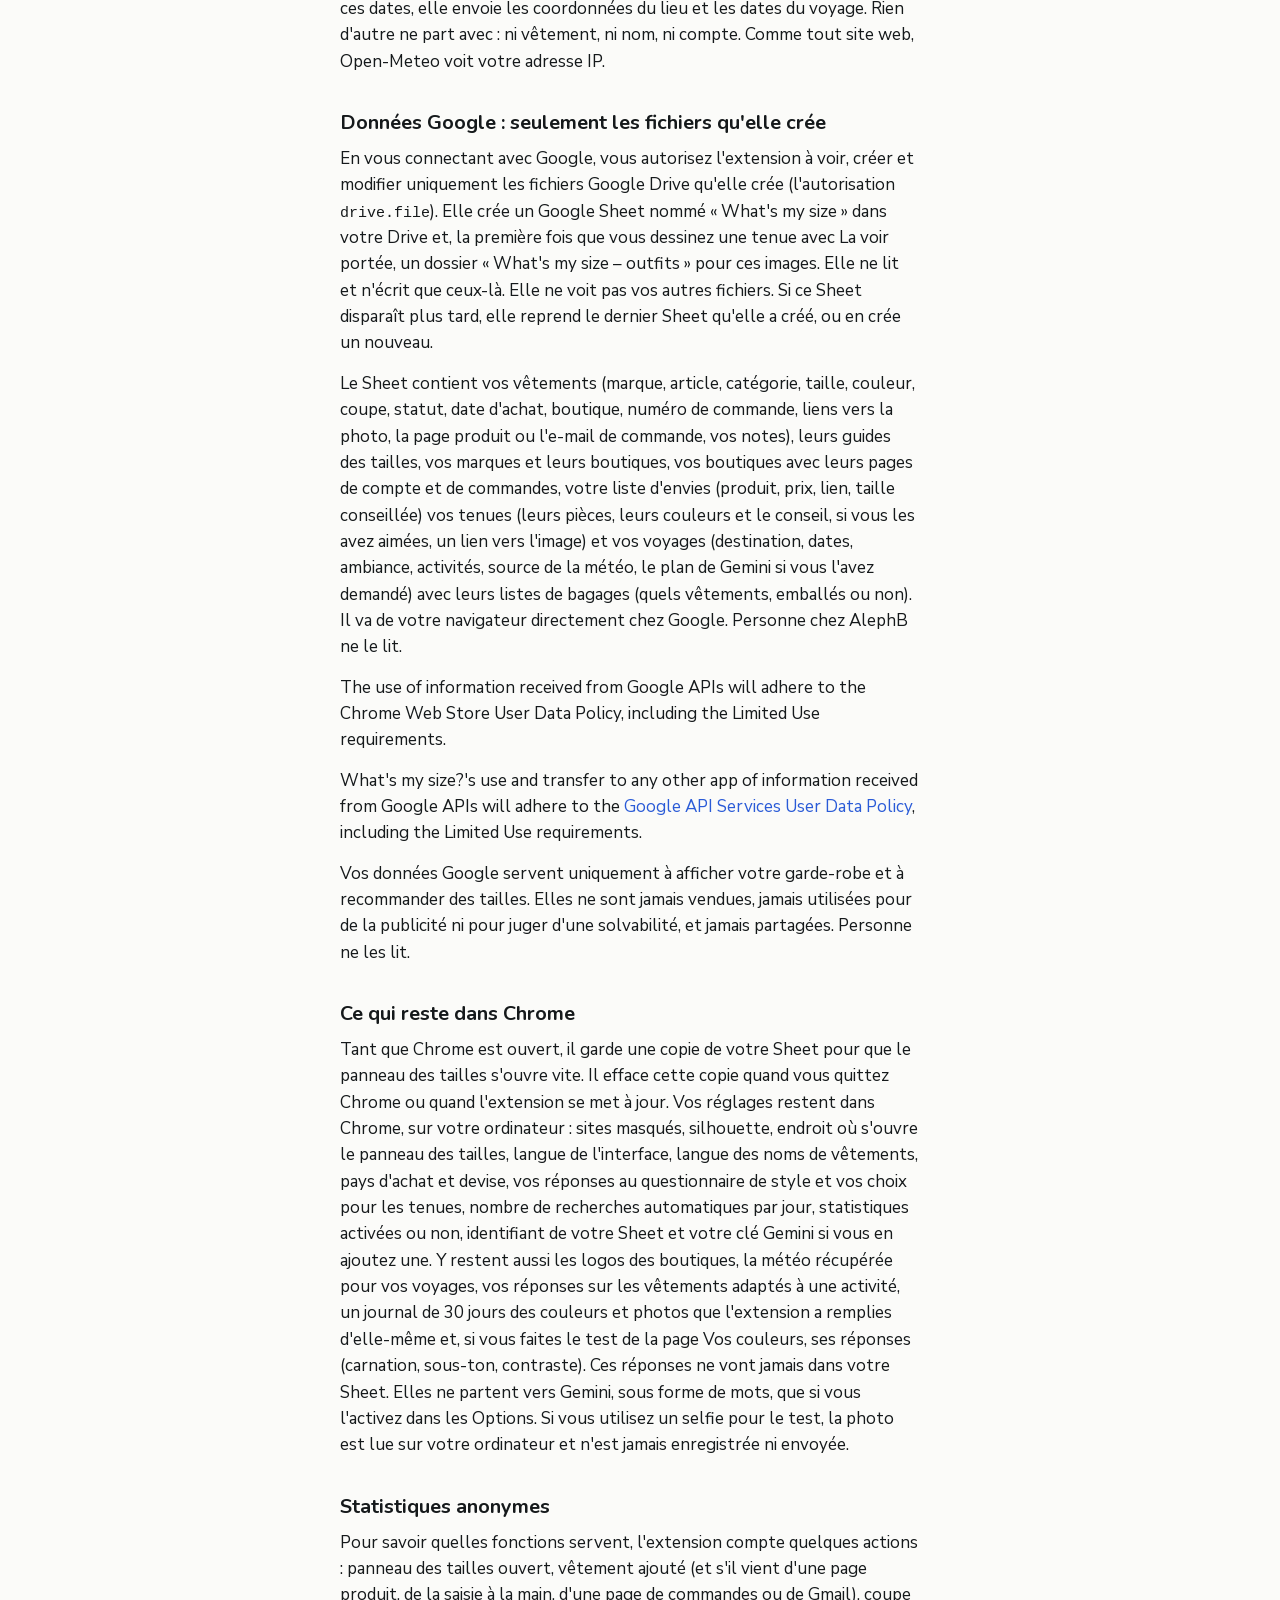
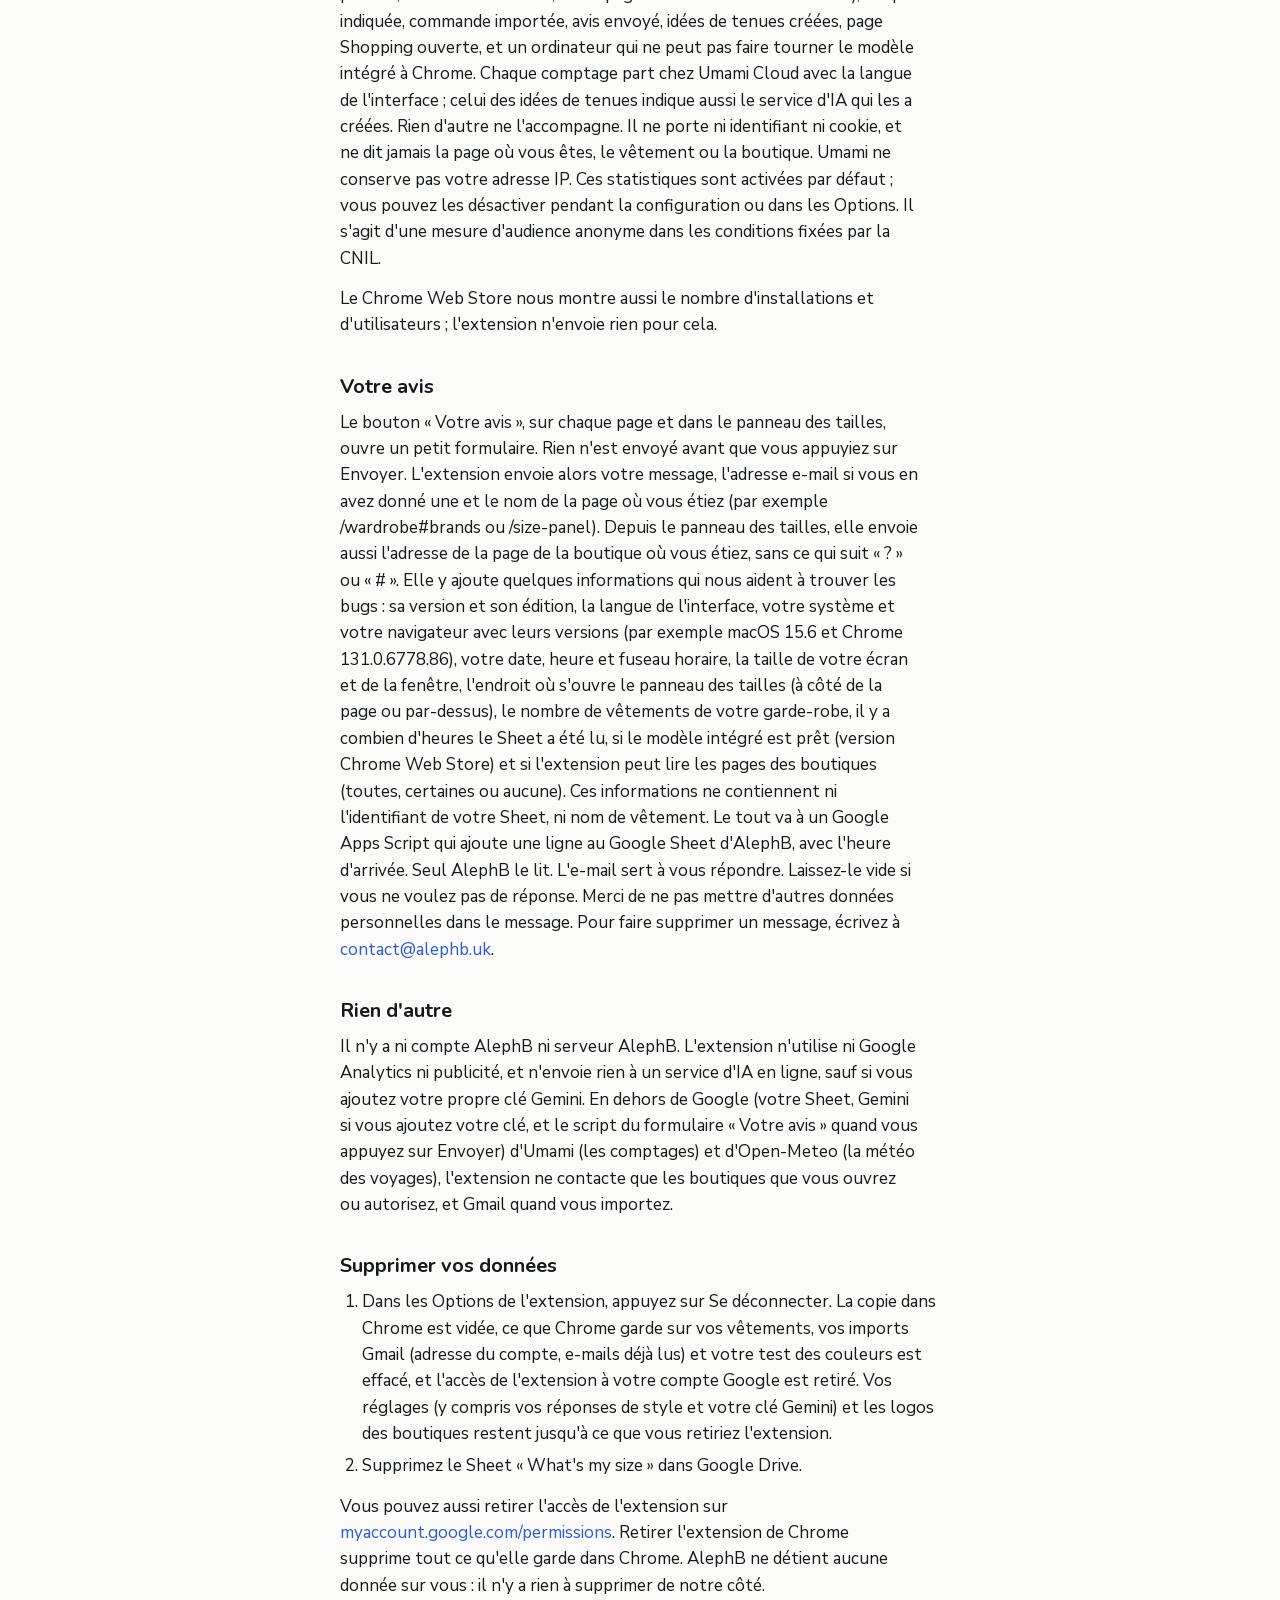
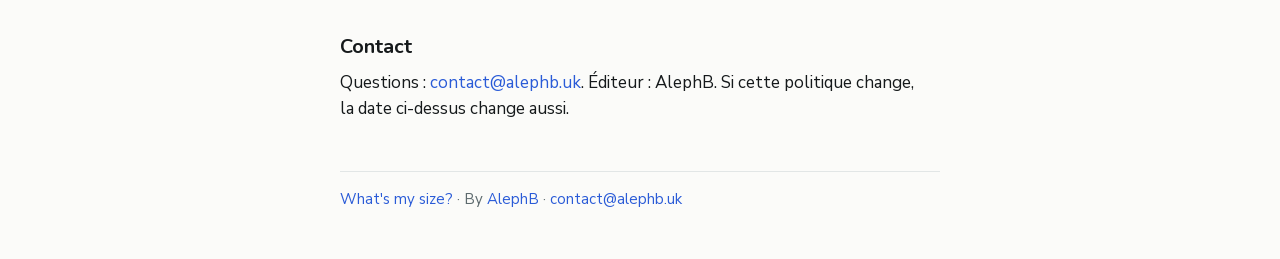
==== commit c5e1bd42: "Privacy: Suitcase (Open-Meteo weather, trips and packing lists in the Sheet, the Gemini trip plan, w" ====
--- a/privacy.html
+++ b/privacy.html
@@ -30,7 +30,7 @@
 <body>
 <main>
   <h1>Privacy policy</h1>
-  <p class="date">What's my size? · Last updated 6 November 2026</p>
+  <p class="date">What's my size? · Last updated 14 November 2026</p>
   <p class="lang"><a href="#fr" hreflang="fr">Lire en français</a></p>
 
   <p>What's my size? is a Chrome extension made by AlephB. It shows which size to buy on clothing product pages by comparing the garment with clothes you already own. Your wardrobe is kept in a Google Sheet in your own Google Drive. AlephB has no server for this extension and never receives your wardrobe, your emails or the pages you visit. The one thing AlephB receives is a message you send with the Feedback form. The extension shows no ads.</p>
@@ -70,17 +70,20 @@
   <p>When your computer can run it, Chrome's built-in AI model (Gemini Nano) reads order emails during an import, reads a shop's order page when the extension can't read it by its structure, and finds a garment's colour in its name. It runs on your computer and nothing it reads leaves it. Personal details (name, address, email, phone number, card digits) are removed from order pages and emails before the model sees them. Chrome downloads the model once, after you click to start it.</p>
 
   <h2>Your own Gemini key (optional)</h2>
-  <p>Outfit ideas, shopping ideas, photo checks and size charts published only as an image need an AI service. If you add your own Google Gemini API key in Options, the extension uses it for these, and only for them. The key stays in Chrome on your computer and is sent only to Google's Gemini service (generativelanguage.googleapis.com). Each request carries what that task needs. Outfit and shopping ideas get the brand, name, category, colour and fit of your garments, your answers in the style builder and the mannequin you picked, and shopping ideas also get the outfits you liked. Your garments' photos, when the extension can load them, go with outfit ideas, with an outfit picture (See it worn) and the check that the picture shows your pieces, and with a photo check. A size chart sends the chart image from the shop page. Your colouring from the Your colours page goes only if you switch that on in Options. Google's Gemini API terms apply to these requests; with a key that has no billing set up, Google may use them to improve its products. Without a key, nothing goes to an AI service.</p>
+  <p>Outfit ideas, shopping ideas, photo checks and size charts published only as an image need an AI service. If you add your own Google Gemini API key in Options, the extension uses it for these, and only for them. The key stays in Chrome on your computer and is sent only to Google's Gemini service (generativelanguage.googleapis.com). Each request carries what that task needs. Outfit and shopping ideas get the brand, name, category, colour and fit of your garments, your answers in the style builder and the mannequin you picked, and shopping ideas also get the outfits you liked. Your garments' photos, when the extension can load them, go with outfit ideas, with an outfit picture (See it worn) and the check that the picture shows your pieces, and with a photo check. A trip plan (Improve with Gemini on the Suitcase page) gets the garments on that trip's packing list, described the same way, with each day's weather, the trip's mood and its evenings. A size chart sends the chart image from the shop page. Your colouring from the Your colours page goes only if you switch that on in Options. Google's Gemini API terms apply to these requests; with a key that has no billing set up, Google may use them to improve its products. Without a key, nothing goes to an AI service.</p>
+
+  <h2>Weather for your trips</h2>
+  <p>On the Suitcase page, the extension gets a trip's weather from Open-Meteo (open-meteo.com), straight from your browser. While you type a destination, what you type goes to Open-Meteo's place search. For the forecast, or the weather of past years on those dates, it sends the place's coordinates and the trip's dates. Nothing else goes with them: no garment, no name, no account. As with any website, Open-Meteo sees your IP address.</p>
 
   <h2>Google data: only the files it creates</h2>
   <p>When you sign in with Google, you allow the extension to see, create and edit only the Google Drive files it creates (the <code>drive.file</code> permission). It creates one Google Sheet called "What's my size" in your Drive and, the first time you draw an outfit with See it worn, a folder called "What's my size – outfits" for those pictures. It reads and writes only these. It cannot see your other files. If that Sheet goes missing later, it uses the latest Sheet it created, or creates a new one.</p>
-  <p>The Sheet holds your garments (brand, item, category, size, colour, fit, status, purchase date, store, order number, links to the photo, product page or order email, your notes), their size charts, your brands and their shops, your stores with their account and order pages, your wishlist (product, price, link, recommended size), and your outfits (their pieces, colours and tip, whether you liked them, a link to the picture). It goes from your browser straight to Google. Nobody at AlephB reads it.</p>
+  <p>The Sheet holds your garments (brand, item, category, size, colour, fit, status, purchase date, store, order number, links to the photo, product page or order email, your notes), their size charts, your brands and their shops, your stores with their account and order pages, your wishlist (product, price, link, recommended size), your outfits (their pieces, colours and tip, whether you liked them, a link to the picture), and your trips (destination, dates, mood, activities, where the weather came from, the Gemini plan if you asked for one) with their packing lists (which garments, packed or not). It goes from your browser straight to Google. Nobody at AlephB reads it.</p>
   <p>The use of information received from Google APIs will adhere to the Chrome Web Store User Data Policy, including the Limited Use requirements.</p>
   <p>What's my size?'s use and transfer to any other app of information received from Google APIs will adhere to the <a href="https://developers.google.com/terms/api-services-user-data-policy">Google API Services User Data Policy</a>, including the Limited Use requirements.</p>
   <p>Your Google data is used only to show your wardrobe and recommend sizes. It is never sold, never used for advertising or to judge creditworthiness, and never shared with anyone. No person reads it.</p>
 
   <h2>What stays in Chrome</h2>
-  <p>While Chrome is open, it keeps a copy of your Sheet so the size panel opens quickly. It erases that copy when you quit Chrome or when the extension updates. Your settings stay in Chrome on your computer: hidden sites, the mannequin, where the size panel opens, the interface language, the language of garment names, the shopping country and currency, your style builder answers and outfit choices, how many automatic lookups to run a day, the statistics switch, your Sheet's ID and your Gemini key if you add one. So do shop logos, a 30-day log of the colours and photos the extension filled in by itself, and, if you take the colour check on the Your colours page, its answers (skin depth, undertone, contrast). Those answers never go to your Sheet. They go to Gemini, as words, only if you switch that on in Options. If you use a selfie for the check, the photo is read on your computer and is never saved or sent.</p>
+  <p>While Chrome is open, it keeps a copy of your Sheet so the size panel opens quickly. It erases that copy when you quit Chrome or when the extension updates. Your settings stay in Chrome on your computer: hidden sites, the mannequin, where the size panel opens, the interface language, the language of garment names, the shopping country and currency, your style builder answers and outfit choices, how many automatic lookups to run a day, the statistics switch, your Sheet's ID and your Gemini key if you add one. So do shop logos, the weather fetched for your trips, your answers about which garments suit an activity, a 30-day log of the colours and photos the extension filled in by itself, and, if you take the colour check on the Your colours page, its answers (skin depth, undertone, contrast). Those answers never go to your Sheet. They go to Gemini, as words, only if you switch that on in Options. If you use a selfie for the check, the photo is read on your computer and is never saved or sent.</p>
 
   <h2>Anonymous statistics</h2>
   <p>To see which features are used, the extension counts a few actions: size panel opened, garment added (and whether it came from a product page, by hand, from an order page or from Gmail), fit labelled, order imported, feedback sent, outfit ideas made, shopping page opened, and a computer that can't run Chrome's built-in model. Each count goes to Umami Cloud with the interface language; a count of outfit ideas also says which AI service made them. Nothing else goes with it. It carries no identifier and no cookie, and it never says which page you are on, which garment or which shop. Umami does not store your IP address. The counts are on by default and you can switch them off during setup or in Options. This is anonymous audience measurement under the conditions the French data protection authority (CNIL) sets for it.</p>
@@ -90,7 +93,7 @@
   <p>The Feedback button on every page and in the size panel opens a small form. Nothing is sent until you press Send. Then the extension sends your message, the email address if you gave one, and the name of the page you were on (such as /wardrobe#brands or /size-panel). From the size panel, it also sends the address of the shop page you were on, without anything after "?" or "#". It adds some facts that help us find bugs: the extension's version and edition, the interface language, your system and browser with their versions (such as macOS 15.6 and Chrome 131.0.6778.86), your local date, time and time zone, your screen and window size, where the size panel opens (beside the page or over it), how many garments your wardrobe holds, how many hours ago the Sheet was last read, whether the built-in model is ready (store edition), and whether the extension may read shop pages (all, some or none). These facts don't include your Sheet ID or a garment's name. It all goes to a Google Apps Script that adds one row to AlephB's Google Sheet, with the time it arrived. Only AlephB reads it. The email is there so we can answer you. Leave it empty if you don't want an answer. Please don't put other personal details in the message. To have a message deleted, write to <a href="mailto:contact@alephb.uk">contact@alephb.uk</a>.</p>
 
   <h2>Nothing else</h2>
-  <p>There is no AlephB account and no AlephB server. The extension uses no Google Analytics and no advertising, and it sends nothing to an online AI service unless you add your own Gemini key. Apart from Google (your Sheet, Gemini if you add your key, and the Feedback form's script when you press Send) and Umami (the counts), it contacts only the shop sites you open or allow, and Gmail when you import.</p>
+  <p>There is no AlephB account and no AlephB server. The extension uses no Google Analytics and no advertising, and it sends nothing to an online AI service unless you add your own Gemini key. Apart from Google (your Sheet, Gemini if you add your key, and the Feedback form's script when you press Send) Umami (the counts) and Open-Meteo (trip weather), it contacts only the shop sites you open or allow, and Gmail when you import.</p>
 
   <h2>Deleting your data</h2>
   <ol>
@@ -106,7 +109,7 @@
 
   <div id="fr" lang="fr">
   <h1>Politique de confidentialité</h1>
-  <p class="date">What's my size? · Dernière mise à jour : 6 novembre 2026</p>
+  <p class="date">What's my size? · Dernière mise à jour : 14 novembre 2026</p>
 
   <p>What's my size? est une extension Chrome éditée par AlephB. Elle indique la taille à prendre sur les pages produit de vêtements en comparant le vêtement à ceux que vous avez déjà. Votre garde-robe est enregistrée dans un Google Sheet de votre propre Google Drive. AlephB n'a pas de serveur pour cette extension et ne reçoit jamais votre garde-robe, vos e-mails ni les pages que vous visitez. La seule chose qu'AlephB reçoit est un message que vous envoyez avec le formulaire « Votre avis ». L'extension n'affiche aucune publicité.</p>
 
@@ -145,17 +148,20 @@
   <p>Si votre ordinateur peut le faire tourner, le modèle d'IA intégré à Chrome (Gemini Nano) lit les e-mails de commande pendant un import, lit la page de commandes d'une boutique quand l'extension ne sait pas la lire par sa structure, et trouve la couleur d'un vêtement dans son nom. Il tourne sur votre ordinateur, et rien de ce qu'il lit n'en sort. Les données personnelles (nom, adresse, e-mail, téléphone, chiffres de carte) sont retirées des pages de commandes et des e-mails avant que le modèle les voie. Chrome télécharge le modèle une fois, après votre clic pour le lancer.</p>
 
   <h2>Votre propre clé Gemini (facultatif)</h2>
-  <p>Les idées de tenues, les idées d'achat, la vérification des photos et les guides des tailles publiés seulement en image ont besoin d'un service d'IA. Si vous ajoutez votre propre clé d'API Google Gemini dans les Options, l'extension s'en sert pour cela, et pour rien d'autre. La clé reste dans Chrome, sur votre ordinateur, et n'est envoyée qu'au service Gemini de Google (generativelanguage.googleapis.com). Chaque demande contient ce dont la tâche a besoin. Les idées de tenues et d'achat reçoivent la marque, le nom, la catégorie, la couleur et la coupe de vos vêtements, vos réponses au questionnaire de style et la silhouette choisie ; les idées d'achat reçoivent aussi les tenues que vous avez aimées. Les photos de vos vêtements, quand l'extension peut les charger, accompagnent les idées de tenues, l'image d'une tenue (La voir portée) et la vérification que cette image montre bien vos pièces, ainsi que la vérification d'une photo. Pour un guide des tailles, l'extension envoie l'image du guide de la page de la boutique. Votre colorimétrie (page Vos couleurs) n'est envoyée que si vous l'activez dans les Options. Les conditions de l'API Gemini de Google s'appliquent à ces demandes ; avec une clé sans facturation, Google peut s'en servir pour améliorer ses produits. Sans clé, rien ne part vers un service d'IA.</p>
+  <p>Les idées de tenues, les idées d'achat, la vérification des photos et les guides des tailles publiés seulement en image ont besoin d'un service d'IA. Si vous ajoutez votre propre clé d'API Google Gemini dans les Options, l'extension s'en sert pour cela, et pour rien d'autre. La clé reste dans Chrome, sur votre ordinateur, et n'est envoyée qu'au service Gemini de Google (generativelanguage.googleapis.com). Chaque demande contient ce dont la tâche a besoin. Les idées de tenues et d'achat reçoivent la marque, le nom, la catégorie, la couleur et la coupe de vos vêtements, vos réponses au questionnaire de style et la silhouette choisie ; les idées d'achat reçoivent aussi les tenues que vous avez aimées. Les photos de vos vêtements, quand l'extension peut les charger, accompagnent les idées de tenues, l'image d'une tenue (La voir portée) et la vérification que cette image montre bien vos pièces, ainsi que la vérification d'une photo. Un plan de voyage (Améliorer avec Gemini, page Valise) reçoit les vêtements de la liste de ce voyage, décrits de la même façon, avec la météo de chaque jour, l'ambiance du voyage et ses soirées. Pour un guide des tailles, l'extension envoie l'image du guide de la page de la boutique. Votre colorimétrie (page Vos couleurs) n'est envoyée que si vous l'activez dans les Options. Les conditions de l'API Gemini de Google s'appliquent à ces demandes ; avec une clé sans facturation, Google peut s'en servir pour améliorer ses produits. Sans clé, rien ne part vers un service d'IA.</p>
+
+  <h2>La météo de vos voyages</h2>
+  <p>Sur la page Valise, l'extension demande la météo d'un voyage à Open-Meteo (open-meteo.com), directement depuis votre navigateur. Pendant que vous tapez une destination, ce que vous tapez part vers la recherche de lieux d'Open-Meteo. Pour les prévisions, ou la météo des années passées à ces dates, elle envoie les coordonnées du lieu et les dates du voyage. Rien d'autre ne part avec : ni vêtement, ni nom, ni compte. Comme tout site web, Open-Meteo voit votre adresse IP.</p>
 
   <h2>Données Google : seulement les fichiers qu'elle crée</h2>
   <p>En vous connectant avec Google, vous autorisez l'extension à voir, créer et modifier uniquement les fichiers Google Drive qu'elle crée (l'autorisation <code>drive.file</code>). Elle crée un Google Sheet nommé « What's my size » dans votre Drive et, la première fois que vous dessinez une tenue avec La voir portée, un dossier « What's my size – outfits » pour ces images. Elle ne lit et n'écrit que ceux-là. Elle ne voit pas vos autres fichiers. Si ce Sheet disparaît plus tard, elle reprend le dernier Sheet qu'elle a créé, ou en crée un nouveau.</p>
-  <p>Le Sheet contient vos vêtements (marque, article, catégorie, taille, couleur, coupe, statut, date d'achat, boutique, numéro de commande, liens vers la photo, la page produit ou l'e-mail de commande, vos notes), leurs guides des tailles, vos marques et leurs boutiques, vos boutiques avec leurs pages de compte et de commandes, votre liste d'envies (produit, prix, lien, taille conseillée) et vos tenues (leurs pièces, leurs couleurs et le conseil, si vous les avez aimées, un lien vers l'image). Il va de votre navigateur directement chez Google. Personne chez AlephB ne le lit.</p>
+  <p>Le Sheet contient vos vêtements (marque, article, catégorie, taille, couleur, coupe, statut, date d'achat, boutique, numéro de commande, liens vers la photo, la page produit ou l'e-mail de commande, vos notes), leurs guides des tailles, vos marques et leurs boutiques, vos boutiques avec leurs pages de compte et de commandes, votre liste d'envies (produit, prix, lien, taille conseillée) vos tenues (leurs pièces, leurs couleurs et le conseil, si vous les avez aimées, un lien vers l'image) et vos voyages (destination, dates, ambiance, activités, source de la météo, le plan de Gemini si vous l'avez demandé) avec leurs listes de bagages (quels vêtements, emballés ou non). Il va de votre navigateur directement chez Google. Personne chez AlephB ne le lit.</p>
   <p lang="en">The use of information received from Google APIs will adhere to the Chrome Web Store User Data Policy, including the Limited Use requirements.</p>
   <p lang="en">What's my size?'s use and transfer to any other app of information received from Google APIs will adhere to the <a href="https://developers.google.com/terms/api-services-user-data-policy">Google API Services User Data Policy</a>, including the Limited Use requirements.</p>
   <p>Vos données Google servent uniquement à afficher votre garde-robe et à recommander des tailles. Elles ne sont jamais vendues, jamais utilisées pour de la publicité ni pour juger d'une solvabilité, et jamais partagées. Personne ne les lit.</p>
 
   <h2>Ce qui reste dans Chrome</h2>
-  <p>Tant que Chrome est ouvert, il garde une copie de votre Sheet pour que le panneau des tailles s'ouvre vite. Il efface cette copie quand vous quittez Chrome ou quand l'extension se met à jour. Vos réglages restent dans Chrome, sur votre ordinateur : sites masqués, silhouette, endroit où s'ouvre le panneau des tailles, langue de l'interface, langue des noms de vêtements, pays d'achat et devise, vos réponses au questionnaire de style et vos choix pour les tenues, nombre de recherches automatiques par jour, statistiques activées ou non, identifiant de votre Sheet et votre clé Gemini si vous en ajoutez une. Y restent aussi les logos des boutiques, un journal de 30 jours des couleurs et photos que l'extension a remplies d'elle-même et, si vous faites le test de la page Vos couleurs, ses réponses (carnation, sous-ton, contraste). Ces réponses ne vont jamais dans votre Sheet. Elles ne partent vers Gemini, sous forme de mots, que si vous l'activez dans les Options. Si vous utilisez un selfie pour le test, la photo est lue sur votre ordinateur et n'est jamais enregistrée ni envoyée.</p>
+  <p>Tant que Chrome est ouvert, il garde une copie de votre Sheet pour que le panneau des tailles s'ouvre vite. Il efface cette copie quand vous quittez Chrome ou quand l'extension se met à jour. Vos réglages restent dans Chrome, sur votre ordinateur : sites masqués, silhouette, endroit où s'ouvre le panneau des tailles, langue de l'interface, langue des noms de vêtements, pays d'achat et devise, vos réponses au questionnaire de style et vos choix pour les tenues, nombre de recherches automatiques par jour, statistiques activées ou non, identifiant de votre Sheet et votre clé Gemini si vous en ajoutez une. Y restent aussi les logos des boutiques, la météo récupérée pour vos voyages, vos réponses sur les vêtements adaptés à une activité, un journal de 30 jours des couleurs et photos que l'extension a remplies d'elle-même et, si vous faites le test de la page Vos couleurs, ses réponses (carnation, sous-ton, contraste). Ces réponses ne vont jamais dans votre Sheet. Elles ne partent vers Gemini, sous forme de mots, que si vous l'activez dans les Options. Si vous utilisez un selfie pour le test, la photo est lue sur votre ordinateur et n'est jamais enregistrée ni envoyée.</p>
 
   <h2>Statistiques anonymes</h2>
   <p>Pour savoir quelles fonctions servent, l'extension compte quelques actions : panneau des tailles ouvert, vêtement ajouté (et s'il vient d'une page produit, de la saisie à la main, d'une page de commandes ou de Gmail), coupe indiquée, commande importée, avis envoyé, idées de tenues créées, page Shopping ouverte, et un ordinateur qui ne peut pas faire tourner le modèle intégré à Chrome. Chaque comptage part chez Umami Cloud avec la langue de l'interface ; celui des idées de tenues indique aussi le service d'IA qui les a créées. Rien d'autre ne l'accompagne. Il ne porte ni identifiant ni cookie, et ne dit jamais la page où vous êtes, le vêtement ou la boutique. Umami ne conserve pas votre adresse IP. Ces statistiques sont activées par défaut ; vous pouvez les désactiver pendant la configuration ou dans les Options. Il s'agit d'une mesure d'audience anonyme dans les conditions fixées par la CNIL.</p>
@@ -165,7 +171,7 @@
   <p>Le bouton « Votre avis », sur chaque page et dans le panneau des tailles, ouvre un petit formulaire. Rien n'est envoyé avant que vous appuyiez sur Envoyer. L'extension envoie alors votre message, l'adresse e-mail si vous en avez donné une et le nom de la page où vous étiez (par exemple /wardrobe#brands ou /size-panel). Depuis le panneau des tailles, elle envoie aussi l'adresse de la page de la boutique où vous étiez, sans ce qui suit « ? » ou « # ». Elle y ajoute quelques informations qui nous aident à trouver les bugs : sa version et son édition, la langue de l'interface, votre système et votre navigateur avec leurs versions (par exemple macOS 15.6 et Chrome 131.0.6778.86), votre date, heure et fuseau horaire, la taille de votre écran et de la fenêtre, l'endroit où s'ouvre le panneau des tailles (à côté de la page ou par-dessus), le nombre de vêtements de votre garde-robe, il y a combien d'heures le Sheet a été lu, si le modèle intégré est prêt (version Chrome Web Store) et si l'extension peut lire les pages des boutiques (toutes, certaines ou aucune). Ces informations ne contiennent ni l'identifiant de votre Sheet, ni nom de vêtement. Le tout va à un Google Apps Script qui ajoute une ligne au Google Sheet d'AlephB, avec l'heure d'arrivée. Seul AlephB le lit. L'e-mail sert à vous répondre. Laissez-le vide si vous ne voulez pas de réponse. Merci de ne pas mettre d'autres données personnelles dans le message. Pour faire supprimer un message, écrivez à <a href="mailto:contact@alephb.uk">contact@alephb.uk</a>.</p>
 
   <h2>Rien d'autre</h2>
-  <p>Il n'y a ni compte AlephB ni serveur AlephB. L'extension n'utilise ni Google Analytics ni publicité, et n'envoie rien à un service d'IA en ligne, sauf si vous ajoutez votre propre clé Gemini. En dehors de Google (votre Sheet, Gemini si vous ajoutez votre clé, et le script du formulaire « Votre avis » quand vous appuyez sur Envoyer) et d'Umami (les comptages), l'extension ne contacte que les boutiques que vous ouvrez ou autorisez, et Gmail quand vous importez.</p>
+  <p>Il n'y a ni compte AlephB ni serveur AlephB. L'extension n'utilise ni Google Analytics ni publicité, et n'envoie rien à un service d'IA en ligne, sauf si vous ajoutez votre propre clé Gemini. En dehors de Google (votre Sheet, Gemini si vous ajoutez votre clé, et le script du formulaire « Votre avis » quand vous appuyez sur Envoyer) d'Umami (les comptages) et d'Open-Meteo (la météo des voyages), l'extension ne contacte que les boutiques que vous ouvrez ou autorisez, et Gmail quand vous importez.</p>
 
   <h2>Supprimer vos données</h2>
   <ol>
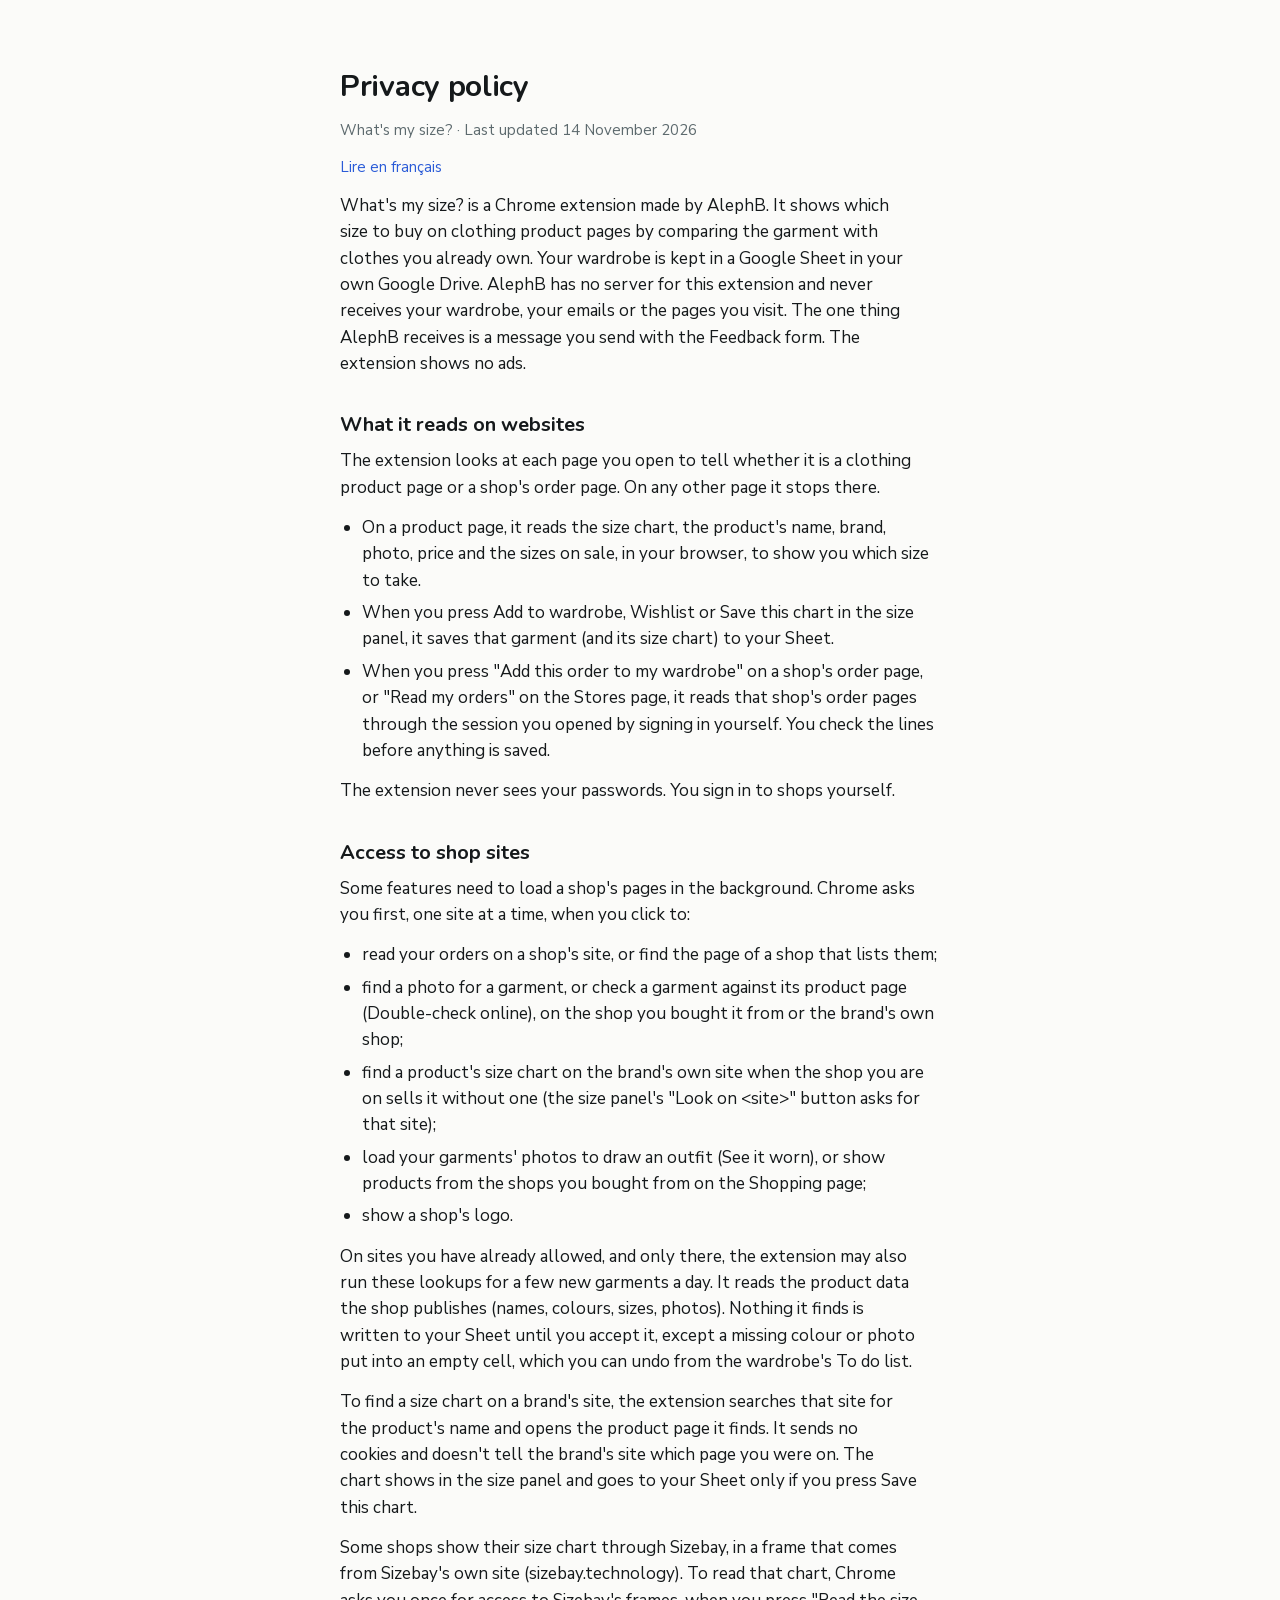
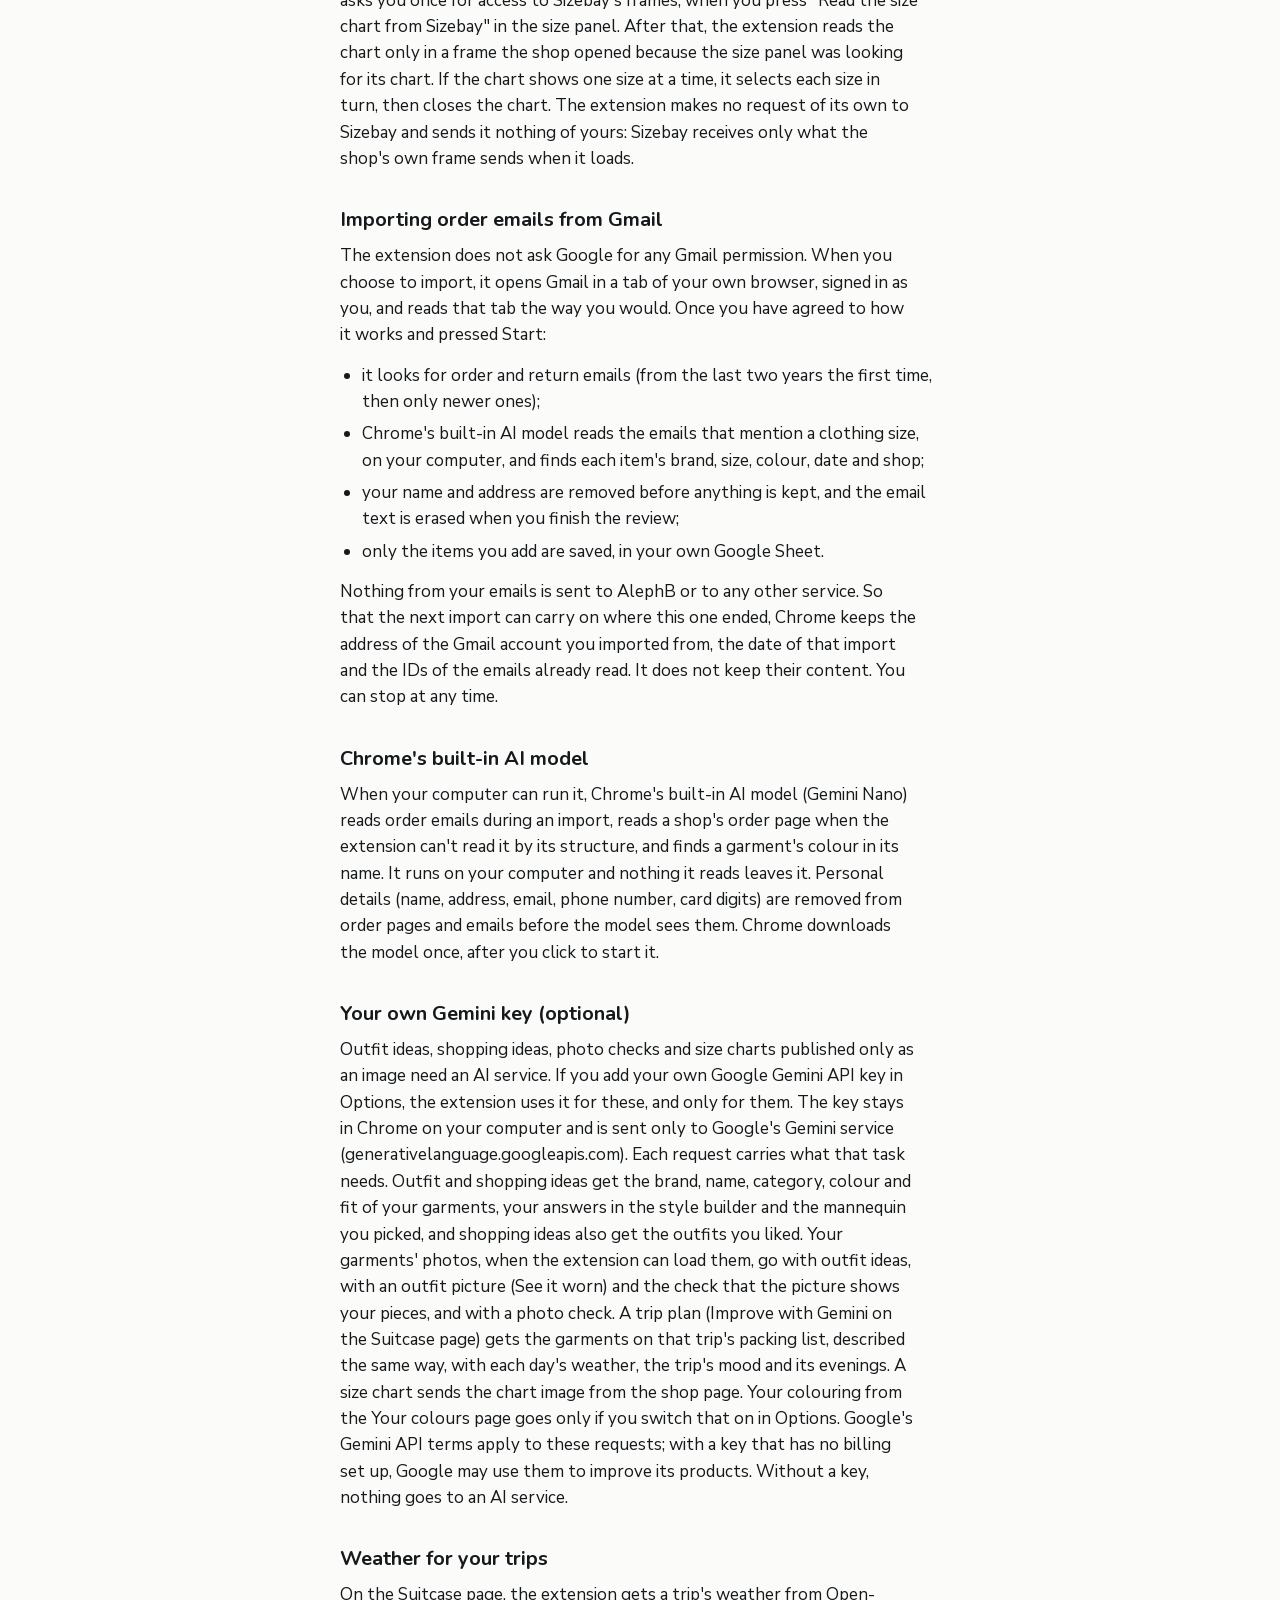
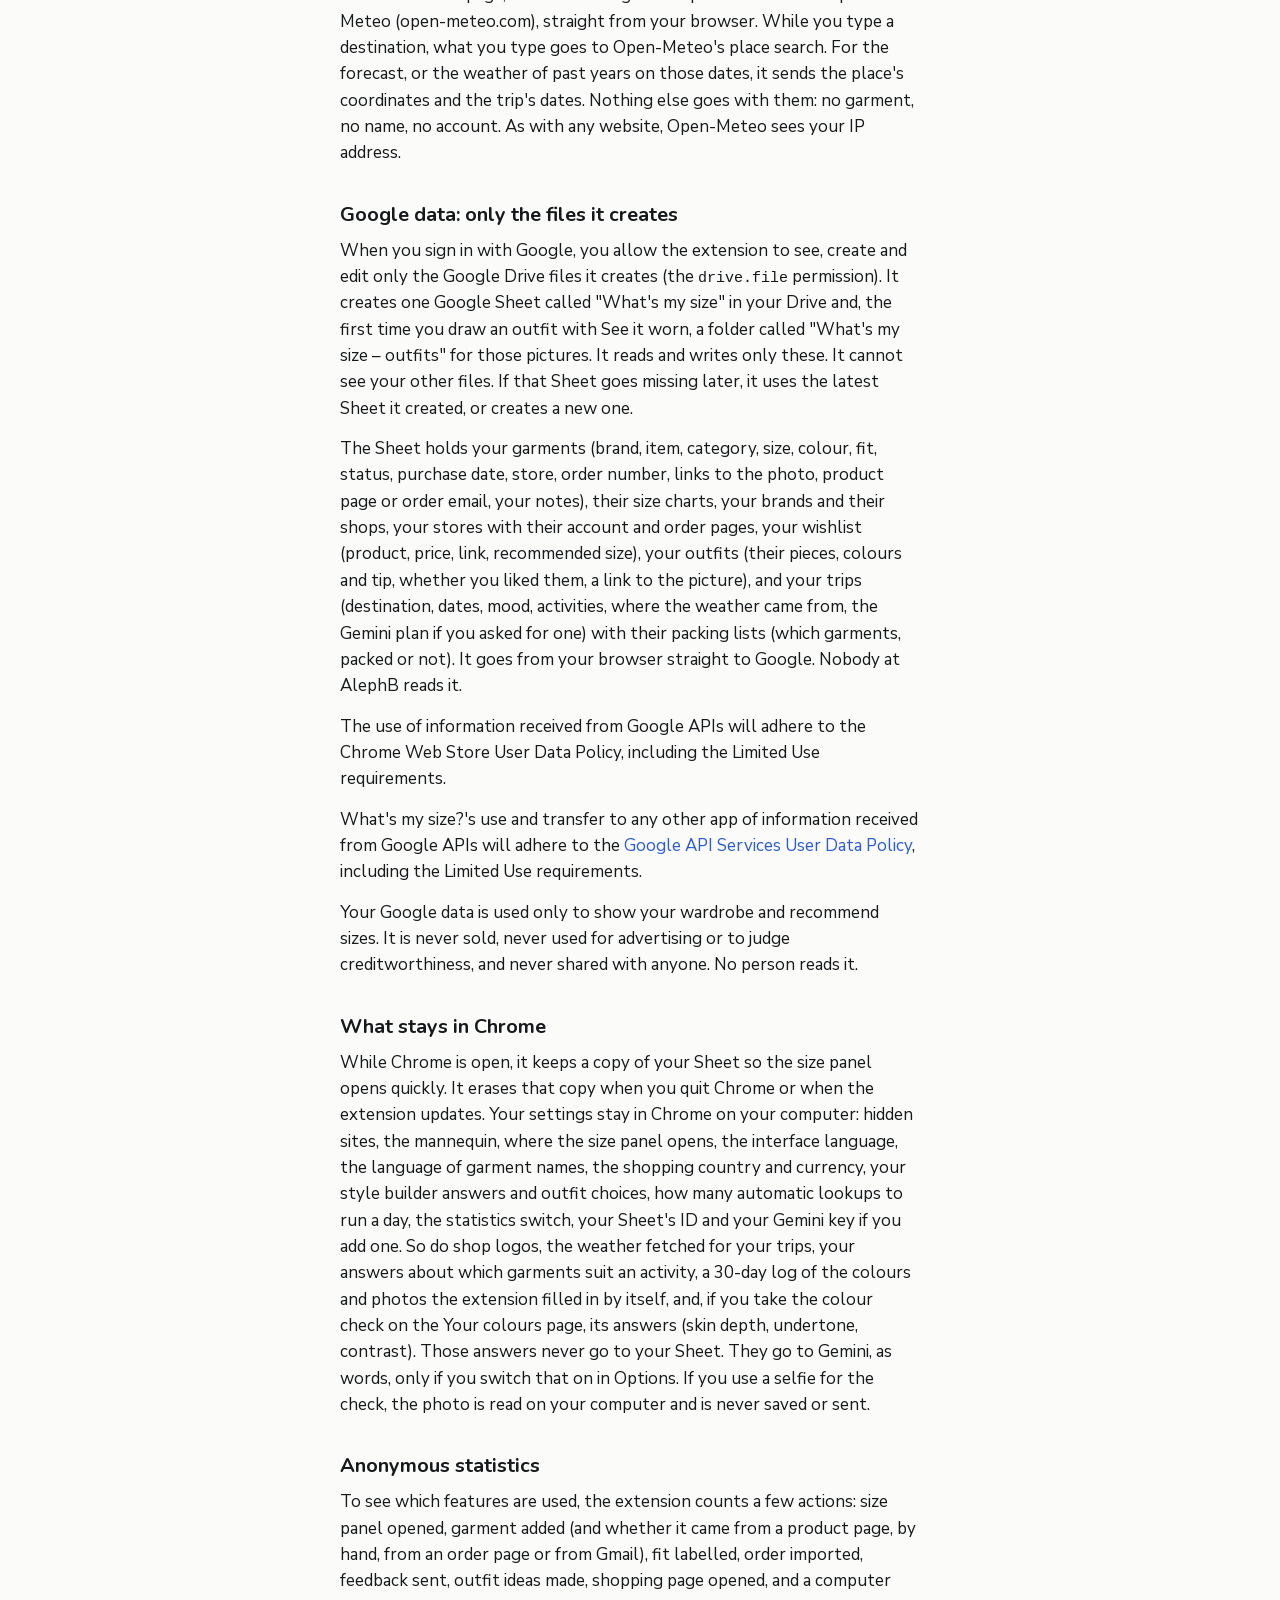
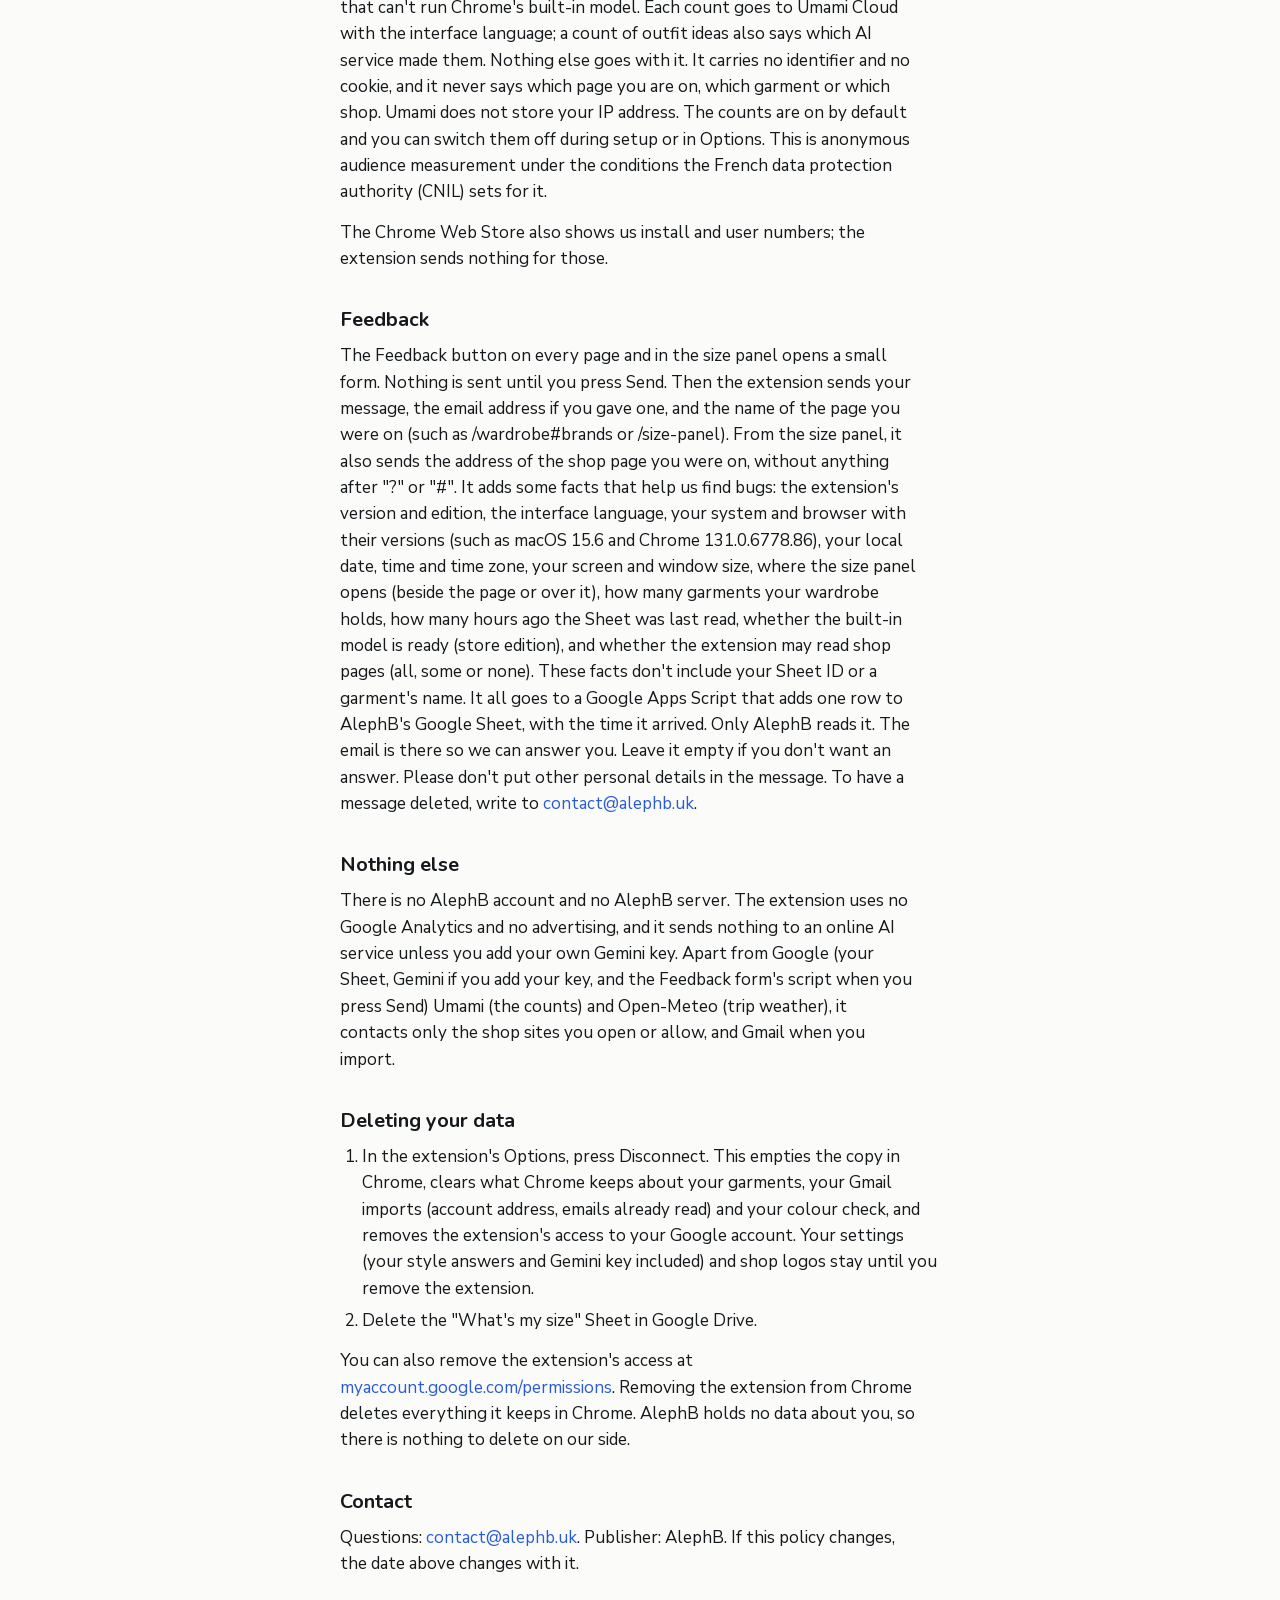
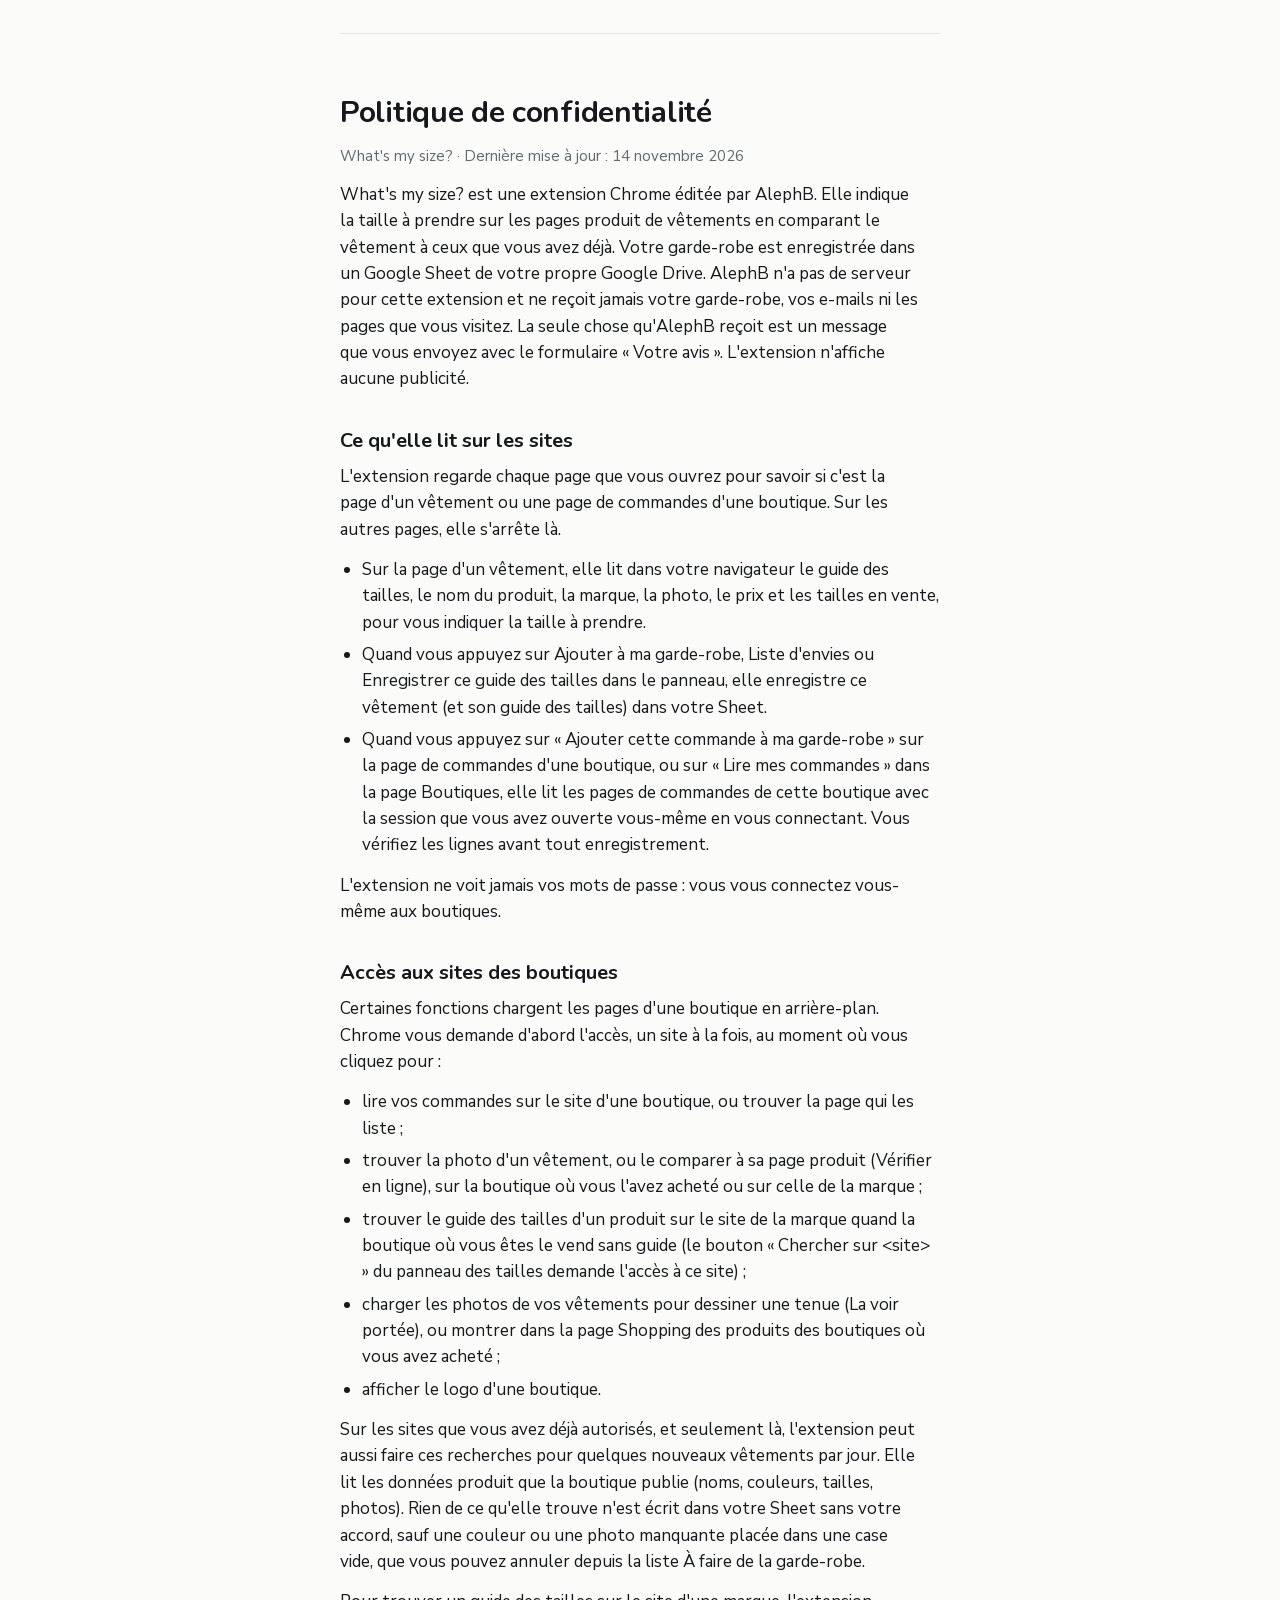
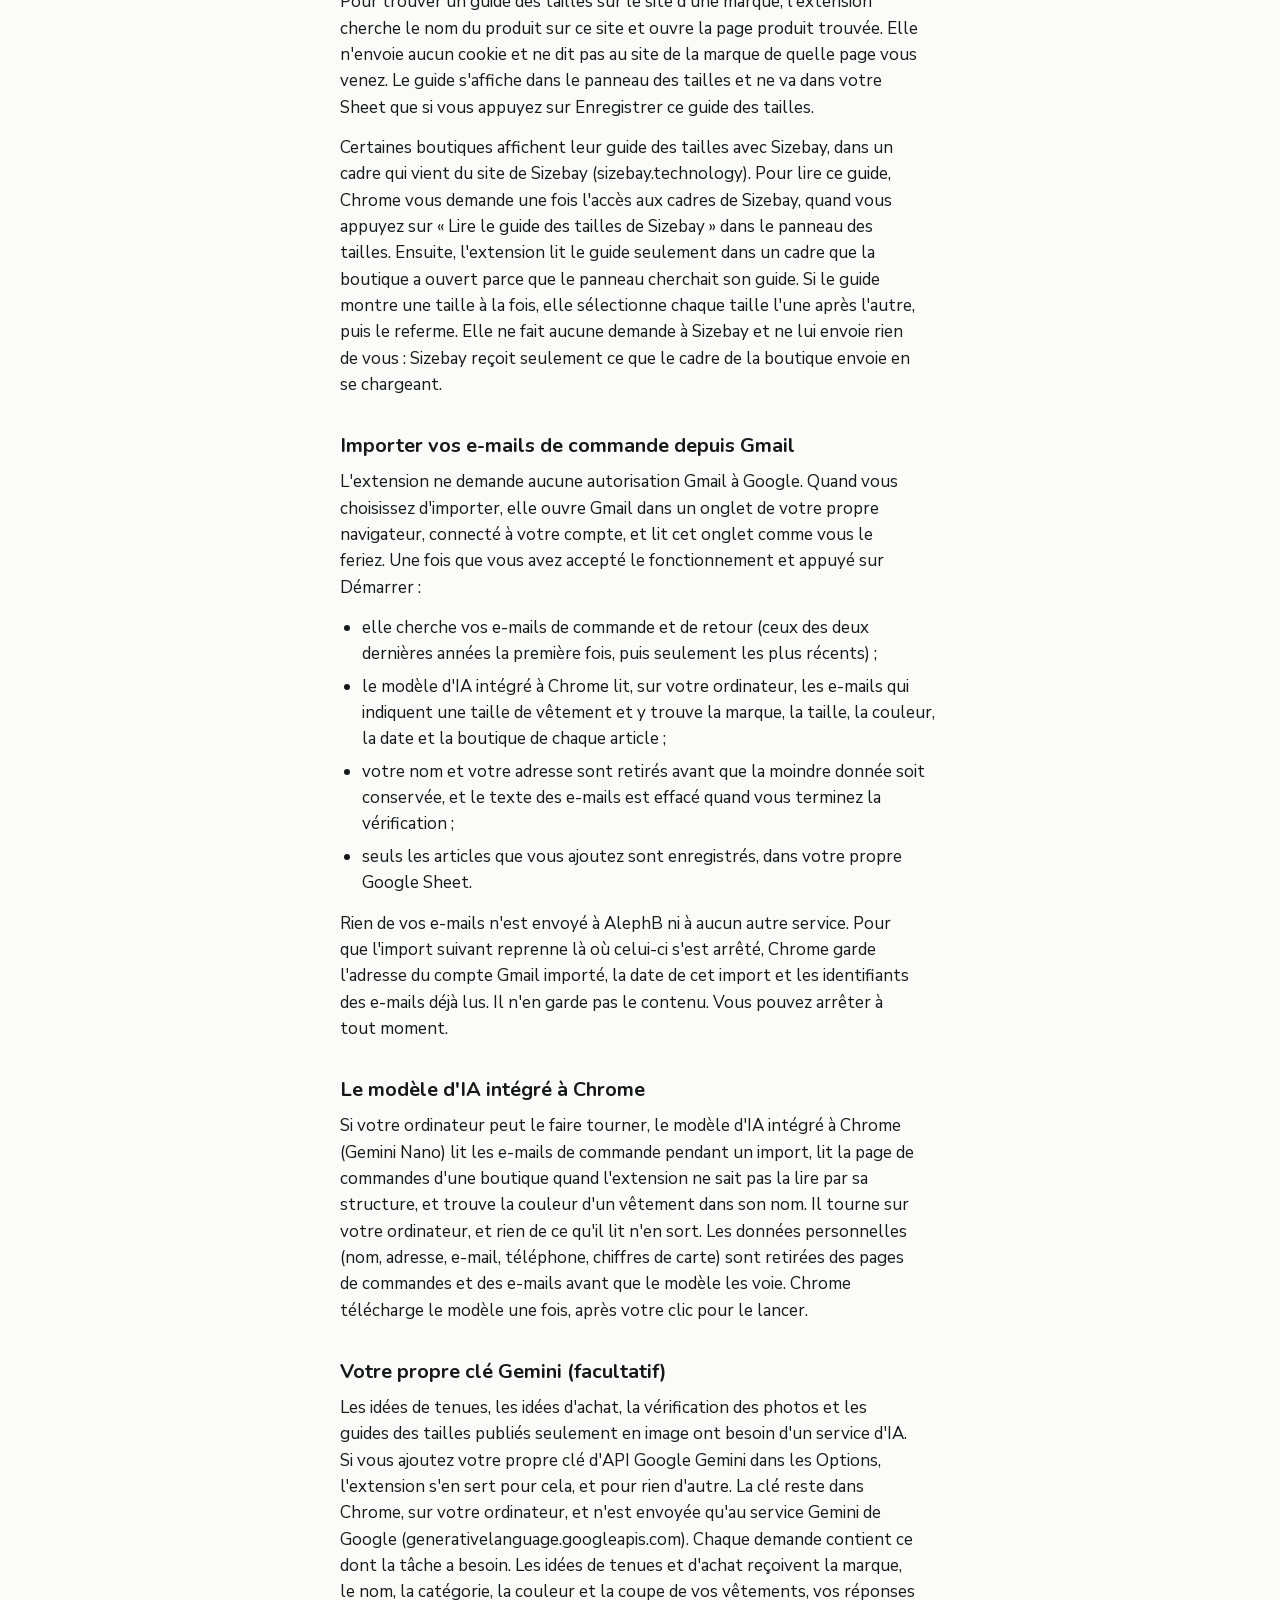
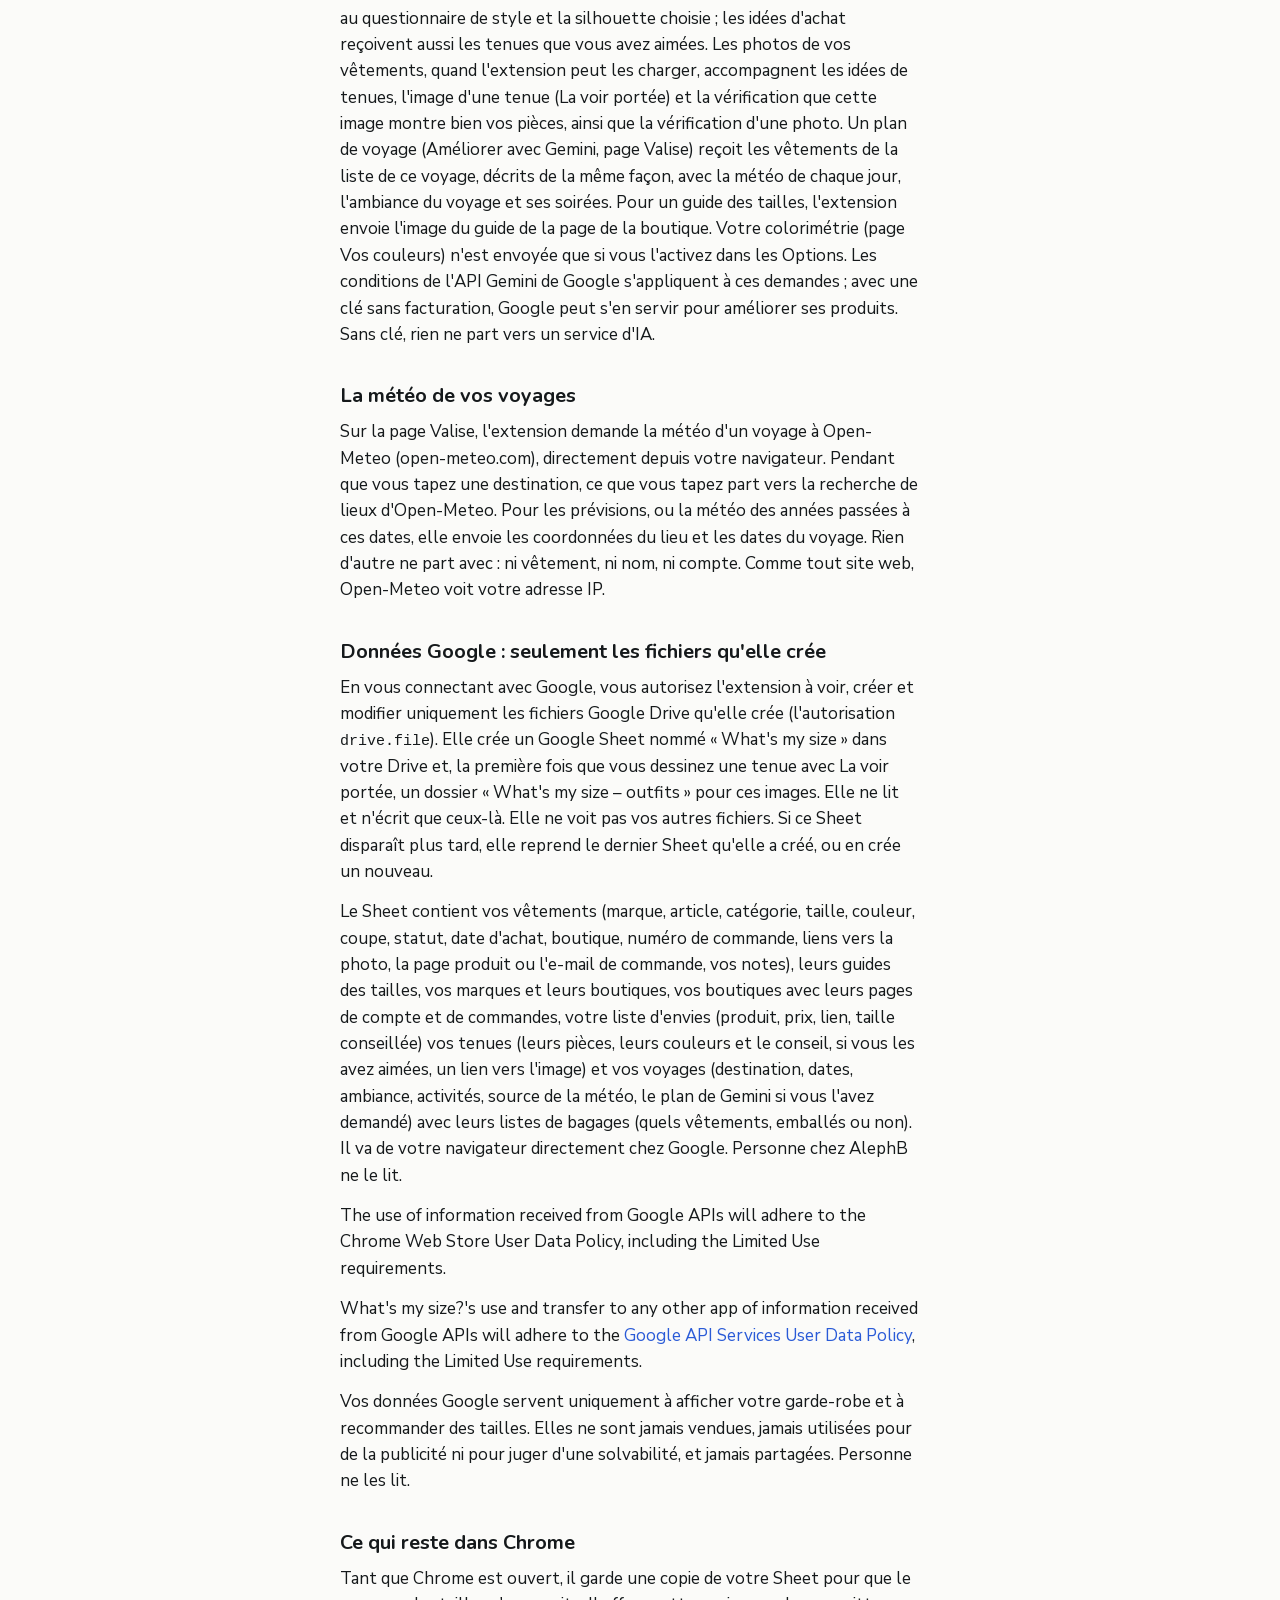
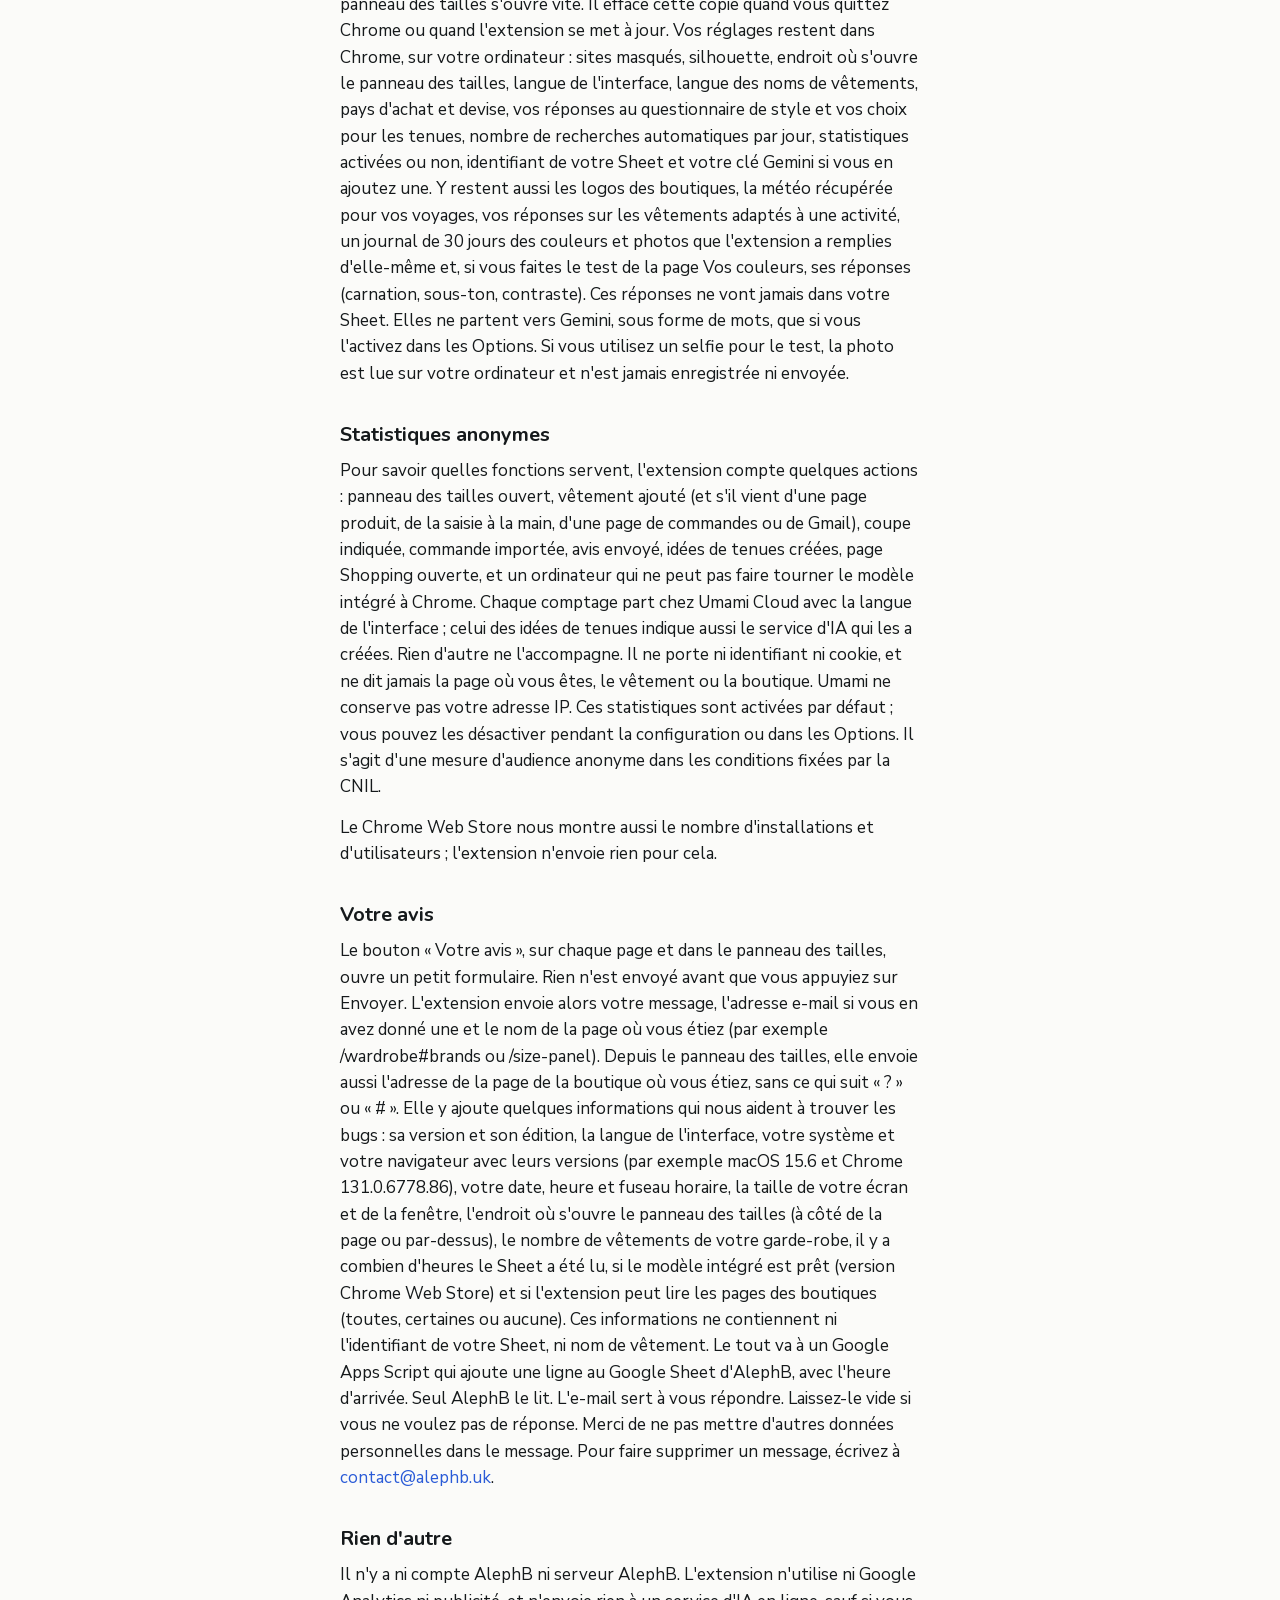
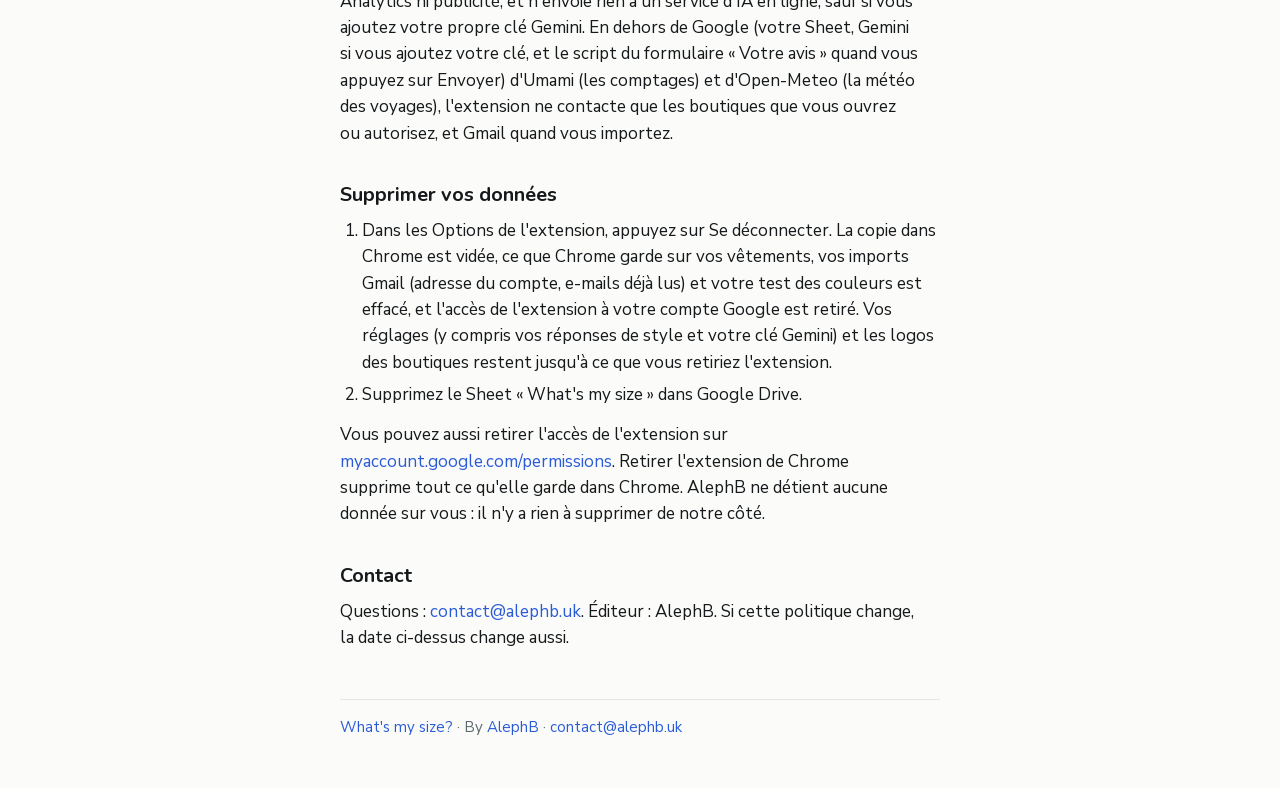
==== commit d725d68a: "Privacy: Sizebay size charts read in Sizebay's frame on the panel's click, nothing sent to Sizebay (" ====
--- a/privacy.html
+++ b/privacy.html
@@ -55,6 +55,7 @@
   </ul>
   <p>On sites you have already allowed, and only there, the extension may also run these lookups for a few new garments a day. It reads the product data the shop publishes (names, colours, sizes, photos). Nothing it finds is written to your Sheet until you accept it, except a missing colour or photo put into an empty cell, which you can undo from the wardrobe's To do list.</p>
   <p>To find a size chart on a brand's site, the extension searches that site for the product's name and opens the product page it finds. It sends no cookies and doesn't tell the brand's site which page you were on. The chart shows in the size panel and goes to your Sheet only if you press Save this chart.</p>
+  <p>Some shops show their size chart through Sizebay, in a frame that comes from Sizebay's own site (sizebay.technology). To read that chart, Chrome asks you once for access to Sizebay's frames, when you press "Read the size chart from Sizebay" in the size panel. After that, the extension reads the chart only in a frame the shop opened because the size panel was looking for its chart. If the chart shows one size at a time, it selects each size in turn, then closes the chart. The extension makes no request of its own to Sizebay and sends it nothing of yours: Sizebay receives only what the shop's own frame sends when it loads.</p>
 
   <h2>Importing order emails from Gmail</h2>
   <p>The extension does not ask Google for any Gmail permission. When you choose to import, it opens Gmail in a tab of your own browser, signed in as you, and reads that tab the way you would. Once you have agreed to how it works and pressed Start:</p>
@@ -133,6 +134,7 @@
   </ul>
   <p>Sur les sites que vous avez déjà autorisés, et seulement là, l'extension peut aussi faire ces recherches pour quelques nouveaux vêtements par jour. Elle lit les données produit que la boutique publie (noms, couleurs, tailles, photos). Rien de ce qu'elle trouve n'est écrit dans votre Sheet sans votre accord, sauf une couleur ou une photo manquante placée dans une case vide, que vous pouvez annuler depuis la liste À faire de la garde-robe.</p>
   <p>Pour trouver un guide des tailles sur le site d'une marque, l'extension cherche le nom du produit sur ce site et ouvre la page produit trouvée. Elle n'envoie aucun cookie et ne dit pas au site de la marque de quelle page vous venez. Le guide s'affiche dans le panneau des tailles et ne va dans votre Sheet que si vous appuyez sur Enregistrer ce guide des tailles.</p>
+  <p>Certaines boutiques affichent leur guide des tailles avec Sizebay, dans un cadre qui vient du site de Sizebay (sizebay.technology). Pour lire ce guide, Chrome vous demande une fois l'accès aux cadres de Sizebay, quand vous appuyez sur « Lire le guide des tailles de Sizebay » dans le panneau des tailles. Ensuite, l'extension lit le guide seulement dans un cadre que la boutique a ouvert parce que le panneau cherchait son guide. Si le guide montre une taille à la fois, elle sélectionne chaque taille l'une après l'autre, puis le referme. Elle ne fait aucune demande à Sizebay et ne lui envoie rien de vous : Sizebay reçoit seulement ce que le cadre de la boutique envoie en se chargeant.</p>
 
   <h2>Importer vos e-mails de commande depuis Gmail</h2>
   <p>L'extension ne demande aucune autorisation Gmail à Google. Quand vous choisissez d'importer, elle ouvre Gmail dans un onglet de votre propre navigateur, connecté à votre compte, et lit cet onglet comme vous le feriez. Une fois que vous avez accepté le fonctionnement et appuyé sur Démarrer :</p>
